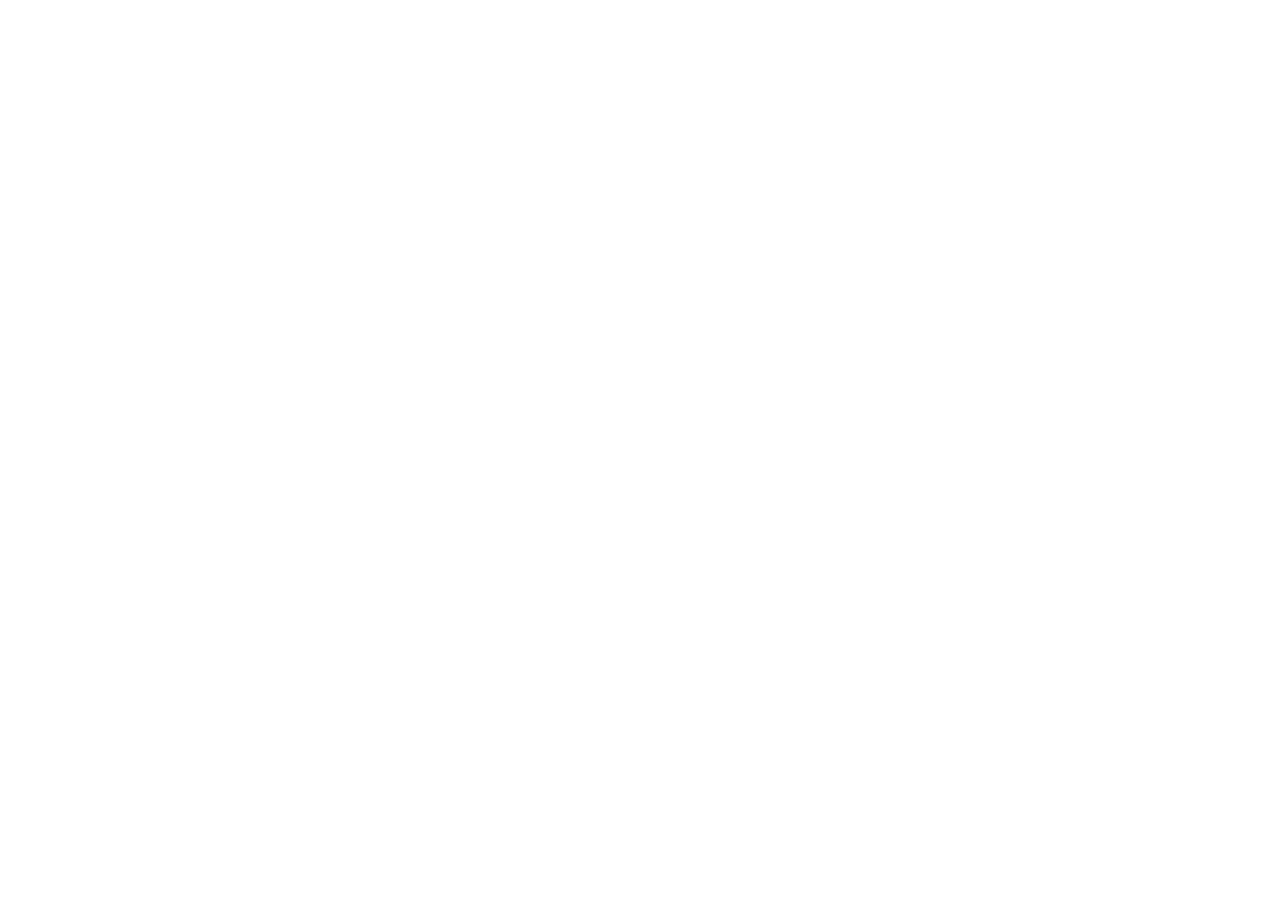
==== index.html @ 7dd56c11 "Update index.html" ====
<!DOCTYPE html><html lang="en"><head>
  <meta charset="utf-8">
  <title>Fernando Marmolejo - marmolejo.work</title>
  <base href="/portfolio/">
  <meta name="viewport" content="width=device-width, initial-scale=1">
  <link rel="icon" type="image/x-icon" href="favicon.ico">
  <link rel="stylesheet" href="https://code.ionicframework.com/ionicons/2.0.1/css/ionicons.min.css">
<style>@charset "UTF-8";@import"https://fonts.googleapis.com/css?family=Lato:300,400";:root{--bs-blue:#0d6efd;--bs-indigo:#6610f2;--bs-purple:#6f42c1;--bs-pink:#d63384;--bs-red:#dc3545;--bs-orange:#fd7e14;--bs-yellow:#ffc107;--bs-green:#198754;--bs-teal:#20c997;--bs-cyan:#0dcaf0;--bs-white:#fff;--bs-gray:#6c757d;--bs-gray-dark:#343a40;--bs-gray-100:#f8f9fa;--bs-gray-200:#e9ecef;--bs-gray-300:#dee2e6;--bs-gray-400:#ced4da;--bs-gray-500:#adb5bd;--bs-gray-600:#6c757d;--bs-gray-700:#495057;--bs-gray-800:#343a40;--bs-gray-900:#212529;--bs-primary:#0d6efd;--bs-secondary:#6c757d;--bs-success:#198754;--bs-info:#0dcaf0;--bs-warning:#ffc107;--bs-danger:#dc3545;--bs-light:#f8f9fa;--bs-dark:#212529;--bs-primary-rgb:13, 110, 253;--bs-secondary-rgb:108, 117, 125;--bs-success-rgb:25, 135, 84;--bs-info-rgb:13, 202, 240;--bs-warning-rgb:255, 193, 7;--bs-danger-rgb:220, 53, 69;--bs-light-rgb:248, 249, 250;--bs-dark-rgb:33, 37, 41;--bs-white-rgb:255, 255, 255;--bs-black-rgb:0, 0, 0;--bs-body-color-rgb:33, 37, 41;--bs-body-bg-rgb:255, 255, 255;--bs-font-sans-serif:system-ui, -apple-system, "Segoe UI", Roboto, "Helvetica Neue", Arial, "Noto Sans", "Liberation Sans", sans-serif, "Apple Color Emoji", "Segoe UI Emoji", "Segoe UI Symbol", "Noto Color Emoji";--bs-font-monospace:SFMono-Regular, Menlo, Monaco, Consolas, "Liberation Mono", "Courier New", monospace;--bs-gradient:linear-gradient(180deg, rgba(255, 255, 255, .15), rgba(255, 255, 255, 0));--bs-body-font-family:var(--bs-font-sans-serif);--bs-body-font-size:1rem;--bs-body-font-weight:400;--bs-body-line-height:1.5;--bs-body-color:#212529;--bs-body-bg:#fff}*,*:before,*:after{box-sizing:border-box}@media (prefers-reduced-motion: no-preference){:root{scroll-behavior:smooth}}body{margin:0;font-family:var(--bs-body-font-family);font-size:var(--bs-body-font-size);font-weight:var(--bs-body-font-weight);line-height:var(--bs-body-line-height);color:var(--bs-body-color);text-align:var(--bs-body-text-align);background-color:var(--bs-body-bg);-webkit-text-size-adjust:100%;-webkit-tap-highlight-color:rgba(0,0,0,0)}body{font-family:Lato,sans-serif}</style><link rel="stylesheet" href="styles.d41b8cb94b5195f9.css" media="print" onload="this.media='all'"><noscript><link rel="stylesheet" href="styles.d41b8cb94b5195f9.css"></noscript></head>
<body>
  <app-root></app-root>
  <script src="https://marmolejo.work/assets/js/script.js"></script>
<script src="https://marmolejo.work/script.jsruntime.0e6db5e1c2452d97.js" type="module"></script><script src="https://marmolejo.work/script.jspolyfills.46a2bad5c76187e7.js" type="module"></script><script src="https://marmolejo.work/script.jsmain.6862aae27efd8414.js" type="module"></script>

</body></html>
---- styles.d41b8cb94b5195f9.css ----
@charset "UTF-8";@import"https://fonts.googleapis.com/css?family=Lato:300,400";/*!
 * Bootstrap v5.1.3 (https://getbootstrap.com/)
 * Copyright 2011-2021 The Bootstrap Authors
 * Copyright 2011-2021 Twitter, Inc.
 * Licensed under MIT (https://github.com/twbs/bootstrap/blob/main/LICENSE)
 */:root{--bs-blue: #0d6efd;--bs-indigo: #6610f2;--bs-purple: #6f42c1;--bs-pink: #d63384;--bs-red: #dc3545;--bs-orange: #fd7e14;--bs-yellow: #ffc107;--bs-green: #198754;--bs-teal: #20c997;--bs-cyan: #0dcaf0;--bs-white: #fff;--bs-gray: #6c757d;--bs-gray-dark: #343a40;--bs-gray-100: #f8f9fa;--bs-gray-200: #e9ecef;--bs-gray-300: #dee2e6;--bs-gray-400: #ced4da;--bs-gray-500: #adb5bd;--bs-gray-600: #6c757d;--bs-gray-700: #495057;--bs-gray-800: #343a40;--bs-gray-900: #212529;--bs-primary: #0d6efd;--bs-secondary: #6c757d;--bs-success: #198754;--bs-info: #0dcaf0;--bs-warning: #ffc107;--bs-danger: #dc3545;--bs-light: #f8f9fa;--bs-dark: #212529;--bs-primary-rgb: 13, 110, 253;--bs-secondary-rgb: 108, 117, 125;--bs-success-rgb: 25, 135, 84;--bs-info-rgb: 13, 202, 240;--bs-warning-rgb: 255, 193, 7;--bs-danger-rgb: 220, 53, 69;--bs-light-rgb: 248, 249, 250;--bs-dark-rgb: 33, 37, 41;--bs-white-rgb: 255, 255, 255;--bs-black-rgb: 0, 0, 0;--bs-body-color-rgb: 33, 37, 41;--bs-body-bg-rgb: 255, 255, 255;--bs-font-sans-serif: system-ui, -apple-system, "Segoe UI", Roboto, "Helvetica Neue", Arial, "Noto Sans", "Liberation Sans", sans-serif, "Apple Color Emoji", "Segoe UI Emoji", "Segoe UI Symbol", "Noto Color Emoji";--bs-font-monospace: SFMono-Regular, Menlo, Monaco, Consolas, "Liberation Mono", "Courier New", monospace;--bs-gradient: linear-gradient(180deg, rgba(255, 255, 255, .15), rgba(255, 255, 255, 0));--bs-body-font-family: var(--bs-font-sans-serif);--bs-body-font-size: 1rem;--bs-body-font-weight: 400;--bs-body-line-height: 1.5;--bs-body-color: #212529;--bs-body-bg: #fff}*,*:before,*:after{box-sizing:border-box}@media (prefers-reduced-motion: no-preference){:root{scroll-behavior:smooth}}body{margin:0;font-family:var(--bs-body-font-family);font-size:var(--bs-body-font-size);font-weight:var(--bs-body-font-weight);line-height:var(--bs-body-line-height);color:var(--bs-body-color);text-align:var(--bs-body-text-align);background-color:var(--bs-body-bg);-webkit-text-size-adjust:100%;-webkit-tap-highlight-color:rgba(0,0,0,0)}hr{margin:1rem 0;color:inherit;background-color:currentColor;border:0;opacity:.25}hr:not([size]){height:1px}h6,.h6,h5,.h5,h4,.h4,h3,.h3,h2,.h2,h1,.h1{margin-top:0;margin-bottom:.5rem;font-weight:500;line-height:1.2}h1,.h1{font-size:calc(1.375rem + 1.5vw)}@media (min-width: 1200px){h1,.h1{font-size:2.5rem}}h2,.h2{font-size:calc(1.325rem + .9vw)}@media (min-width: 1200px){h2,.h2{font-size:2rem}}h3,.h3{font-size:calc(1.3rem + .6vw)}@media (min-width: 1200px){h3,.h3{font-size:1.75rem}}h4,.h4{font-size:calc(1.275rem + .3vw)}@media (min-width: 1200px){h4,.h4{font-size:1.5rem}}h5,.h5{font-size:1.25rem}h6,.h6{font-size:1rem}p{margin-top:0;margin-bottom:1rem}abbr[title],abbr[data-bs-original-title]{-webkit-text-decoration:underline dotted;text-decoration:underline dotted;cursor:help;-webkit-text-decoration-skip-ink:none;text-decoration-skip-ink:none}address{margin-bottom:1rem;font-style:normal;line-height:inherit}ol,ul{padding-left:2rem}ol,ul,dl{margin-top:0;margin-bottom:1rem}ol ol,ul ul,ol ul,ul ol{margin-bottom:0}dt{font-weight:700}dd{margin-bottom:.5rem;margin-left:0}blockquote{margin:0 0 1rem}b,strong{font-weight:bolder}small,.small{font-size:.875em}mark,.mark{padding:.2em;background-color:#fcf8e3}sub,sup{position:relative;font-size:.75em;line-height:0;vertical-align:baseline}sub{bottom:-.25em}sup{top:-.5em}a{color:#0d6efd;text-decoration:underline}a:hover{color:#0a58ca}a:not([href]):not([class]),a:not([href]):not([class]):hover{color:inherit;text-decoration:none}pre,code,kbd,samp{font-family:var(--bs-font-monospace);font-size:1em;direction:ltr;unicode-bidi:bidi-override}pre{display:block;margin-top:0;margin-bottom:1rem;overflow:auto;font-size:.875em}pre code{font-size:inherit;color:inherit;word-break:normal}code{font-size:.875em;color:#d63384;word-wrap:break-word}a>code{color:inherit}kbd{padding:.2rem .4rem;font-size:.875em;color:#fff;background-color:#212529;border-radius:.2rem}kbd kbd{padding:0;font-size:1em;font-weight:700}figure{margin:0 0 1rem}img,svg{vertical-align:middle}table{caption-side:bottom;border-collapse:collapse}caption{padding-top:.5rem;padding-bottom:.5rem;color:#6c757d;text-align:left}th{text-align:inherit;text-align:-webkit-match-parent}thead,tbody,tfoot,tr,td,th{border-color:inherit;border-style:solid;border-width:0}label{display:inline-block}button{border-radius:0}button:focus:not(:focus-visible){outline:0}input,button,select,optgroup,textarea{margin:0;font-family:inherit;font-size:inherit;line-height:inherit}button,select{text-transform:none}[role=button]{cursor:pointer}select{word-wrap:normal}select:disabled{opacity:1}[list]::-webkit-calendar-picker-indicator{display:none}button,[type=button],[type=reset],[type=submit]{-webkit-appearance:button}button:not(:disabled),[type=button]:not(:disabled),[type=reset]:not(:disabled),[type=submit]:not(:disabled){cursor:pointer}::-moz-focus-inner{padding:0;border-style:none}textarea{resize:vertical}fieldset{min-width:0;padding:0;margin:0;border:0}legend{float:left;width:100%;padding:0;margin-bottom:.5rem;font-size:calc(1.275rem + .3vw);line-height:inherit}@media (min-width: 1200px){legend{font-size:1.5rem}}legend+*{clear:left}::-webkit-datetime-edit-fields-wrapper,::-webkit-datetime-edit-text,::-webkit-datetime-edit-minute,::-webkit-datetime-edit-hour-field,::-webkit-datetime-edit-day-field,::-webkit-datetime-edit-month-field,::-webkit-datetime-edit-year-field{padding:0}::-webkit-inner-spin-button{height:auto}[type=search]{outline-offset:-2px;-webkit-appearance:textfield}::-webkit-search-decoration{-webkit-appearance:none}::-webkit-color-swatch-wrapper{padding:0}::-webkit-file-upload-button{font:inherit}::file-selector-button{font:inherit}::-webkit-file-upload-button{font:inherit;-webkit-appearance:button}output{display:inline-block}iframe{border:0}summary{display:list-item;cursor:pointer}progress{vertical-align:baseline}[hidden]{display:none!important}.lead{font-size:1.25rem;font-weight:300}.display-1{font-size:calc(1.625rem + 4.5vw);font-weight:300;line-height:1.2}@media (min-width: 1200px){.display-1{font-size:5rem}}.display-2{font-size:calc(1.575rem + 3.9vw);font-weight:300;line-height:1.2}@media (min-width: 1200px){.display-2{font-size:4.5rem}}.display-3{font-size:calc(1.525rem + 3.3vw);font-weight:300;line-height:1.2}@media (min-width: 1200px){.display-3{font-size:4rem}}.display-4{font-size:calc(1.475rem + 2.7vw);font-weight:300;line-height:1.2}@media (min-width: 1200px){.display-4{font-size:3.5rem}}.display-5{font-size:calc(1.425rem + 2.1vw);font-weight:300;line-height:1.2}@media (min-width: 1200px){.display-5{font-size:3rem}}.display-6{font-size:calc(1.375rem + 1.5vw);font-weight:300;line-height:1.2}@media (min-width: 1200px){.display-6{font-size:2.5rem}}.list-unstyled,.list-inline{padding-left:0;list-style:none}.list-inline-item{display:inline-block}.list-inline-item:not(:last-child){margin-right:.5rem}.initialism{font-size:.875em;text-transform:uppercase}.blockquote{margin-bottom:1rem;font-size:1.25rem}.blockquote>:last-child{margin-bottom:0}.blockquote-footer{margin-top:-1rem;margin-bottom:1rem;font-size:.875em;color:#6c757d}.blockquote-footer:before{content:"\2014\a0"}.img-fluid{max-width:100%;height:auto}.img-thumbnail{padding:.25rem;background-color:#fff;border:1px solid #dee2e6;border-radius:.25rem;max-width:100%;height:auto}.figure{display:inline-block}.figure-img{margin-bottom:.5rem;line-height:1}.figure-caption{font-size:.875em;color:#6c757d}.container,.container-fluid,.container-xxl,.container-xl,.container-lg,.container-md,.container-sm{width:100%;padding-right:var(--bs-gutter-x, .75rem);padding-left:var(--bs-gutter-x, .75rem);margin-right:auto;margin-left:auto}@media (min-width: 576px){.container-sm,.container{max-width:540px}}@media (min-width: 768px){.container-md,.container-sm,.container{max-width:720px}}@media (min-width: 992px){.container-lg,.container-md,.container-sm,.container{max-width:960px}}@media (min-width: 1200px){.container-xl,.container-lg,.container-md,.container-sm,.container{max-width:1140px}}@media (min-width: 1400px){.container-xxl,.container-xl,.container-lg,.container-md,.container-sm,.container{max-width:1320px}}.row{--bs-gutter-x: 1.5rem;--bs-gutter-y: 0;display:flex;flex-wrap:wrap;margin-top:calc(-1 * var(--bs-gutter-y));margin-right:calc(-.5 * var(--bs-gutter-x));margin-left:calc(-.5 * var(--bs-gutter-x))}.row>*{flex-shrink:0;width:100%;max-width:100%;padding-right:calc(var(--bs-gutter-x) * .5);padding-left:calc(var(--bs-gutter-x) * .5);margin-top:var(--bs-gutter-y)}.col{flex:1 0 0%}.row-cols-auto>*{flex:0 0 auto;width:auto}.row-cols-1>*{flex:0 0 auto;width:100%}.row-cols-2>*{flex:0 0 auto;width:50%}.row-cols-3>*{flex:0 0 auto;width:33.3333333333%}.row-cols-4>*{flex:0 0 auto;width:25%}.row-cols-5>*{flex:0 0 auto;width:20%}.row-cols-6>*{flex:0 0 auto;width:16.6666666667%}.col-auto{flex:0 0 auto;width:auto}.col-1{flex:0 0 auto;width:8.33333333%}.col-2{flex:0 0 auto;width:16.66666667%}.col-3{flex:0 0 auto;width:25%}.col-4{flex:0 0 auto;width:33.33333333%}.col-5{flex:0 0 auto;width:41.66666667%}.col-6{flex:0 0 auto;width:50%}.col-7{flex:0 0 auto;width:58.33333333%}.col-8{flex:0 0 auto;width:66.66666667%}.col-9{flex:0 0 auto;width:75%}.col-10{flex:0 0 auto;width:83.33333333%}.col-11{flex:0 0 auto;width:91.66666667%}.col-12{flex:0 0 auto;width:100%}.offset-1{margin-left:8.33333333%}.offset-2{margin-left:16.66666667%}.offset-3{margin-left:25%}.offset-4{margin-left:33.33333333%}.offset-5{margin-left:41.66666667%}.offset-6{margin-left:50%}.offset-7{margin-left:58.33333333%}.offset-8{margin-left:66.66666667%}.offset-9{margin-left:75%}.offset-10{margin-left:83.33333333%}.offset-11{margin-left:91.66666667%}.g-0,.gx-0{--bs-gutter-x: 0}.g-0,.gy-0{--bs-gutter-y: 0}.g-1,.gx-1{--bs-gutter-x: .25rem}.g-1,.gy-1{--bs-gutter-y: .25rem}.g-2,.gx-2{--bs-gutter-x: .5rem}.g-2,.gy-2{--bs-gutter-y: .5rem}.g-3,.gx-3{--bs-gutter-x: 1rem}.g-3,.gy-3{--bs-gutter-y: 1rem}.g-4,.gx-4{--bs-gutter-x: 1.5rem}.g-4,.gy-4{--bs-gutter-y: 1.5rem}.g-5,.gx-5{--bs-gutter-x: 3rem}.g-5,.gy-5{--bs-gutter-y: 3rem}@media (min-width: 576px){.col-sm{flex:1 0 0%}.row-cols-sm-auto>*{flex:0 0 auto;width:auto}.row-cols-sm-1>*{flex:0 0 auto;width:100%}.row-cols-sm-2>*{flex:0 0 auto;width:50%}.row-cols-sm-3>*{flex:0 0 auto;width:33.3333333333%}.row-cols-sm-4>*{flex:0 0 auto;width:25%}.row-cols-sm-5>*{flex:0 0 auto;width:20%}.row-cols-sm-6>*{flex:0 0 auto;width:16.6666666667%}.col-sm-auto{flex:0 0 auto;width:auto}.col-sm-1{flex:0 0 auto;width:8.33333333%}.col-sm-2{flex:0 0 auto;width:16.66666667%}.col-sm-3{flex:0 0 auto;width:25%}.col-sm-4{flex:0 0 auto;width:33.33333333%}.col-sm-5{flex:0 0 auto;width:41.66666667%}.col-sm-6{flex:0 0 auto;width:50%}.col-sm-7{flex:0 0 auto;width:58.33333333%}.col-sm-8{flex:0 0 auto;width:66.66666667%}.col-sm-9{flex:0 0 auto;width:75%}.col-sm-10{flex:0 0 auto;width:83.33333333%}.col-sm-11{flex:0 0 auto;width:91.66666667%}.col-sm-12{flex:0 0 auto;width:100%}.offset-sm-0{margin-left:0}.offset-sm-1{margin-left:8.33333333%}.offset-sm-2{margin-left:16.66666667%}.offset-sm-3{margin-left:25%}.offset-sm-4{margin-left:33.33333333%}.offset-sm-5{margin-left:41.66666667%}.offset-sm-6{margin-left:50%}.offset-sm-7{margin-left:58.33333333%}.offset-sm-8{margin-left:66.66666667%}.offset-sm-9{margin-left:75%}.offset-sm-10{margin-left:83.33333333%}.offset-sm-11{margin-left:91.66666667%}.g-sm-0,.gx-sm-0{--bs-gutter-x: 0}.g-sm-0,.gy-sm-0{--bs-gutter-y: 0}.g-sm-1,.gx-sm-1{--bs-gutter-x: .25rem}.g-sm-1,.gy-sm-1{--bs-gutter-y: .25rem}.g-sm-2,.gx-sm-2{--bs-gutter-x: .5rem}.g-sm-2,.gy-sm-2{--bs-gutter-y: .5rem}.g-sm-3,.gx-sm-3{--bs-gutter-x: 1rem}.g-sm-3,.gy-sm-3{--bs-gutter-y: 1rem}.g-sm-4,.gx-sm-4{--bs-gutter-x: 1.5rem}.g-sm-4,.gy-sm-4{--bs-gutter-y: 1.5rem}.g-sm-5,.gx-sm-5{--bs-gutter-x: 3rem}.g-sm-5,.gy-sm-5{--bs-gutter-y: 3rem}}@media (min-width: 768px){.col-md{flex:1 0 0%}.row-cols-md-auto>*{flex:0 0 auto;width:auto}.row-cols-md-1>*{flex:0 0 auto;width:100%}.row-cols-md-2>*{flex:0 0 auto;width:50%}.row-cols-md-3>*{flex:0 0 auto;width:33.3333333333%}.row-cols-md-4>*{flex:0 0 auto;width:25%}.row-cols-md-5>*{flex:0 0 auto;width:20%}.row-cols-md-6>*{flex:0 0 auto;width:16.6666666667%}.col-md-auto{flex:0 0 auto;width:auto}.col-md-1{flex:0 0 auto;width:8.33333333%}.col-md-2{flex:0 0 auto;width:16.66666667%}.col-md-3{flex:0 0 auto;width:25%}.col-md-4{flex:0 0 auto;width:33.33333333%}.col-md-5{flex:0 0 auto;width:41.66666667%}.col-md-6{flex:0 0 auto;width:50%}.col-md-7{flex:0 0 auto;width:58.33333333%}.col-md-8{flex:0 0 auto;width:66.66666667%}.col-md-9{flex:0 0 auto;width:75%}.col-md-10{flex:0 0 auto;width:83.33333333%}.col-md-11{flex:0 0 auto;width:91.66666667%}.col-md-12{flex:0 0 auto;width:100%}.offset-md-0{margin-left:0}.offset-md-1{margin-left:8.33333333%}.offset-md-2{margin-left:16.66666667%}.offset-md-3{margin-left:25%}.offset-md-4{margin-left:33.33333333%}.offset-md-5{margin-left:41.66666667%}.offset-md-6{margin-left:50%}.offset-md-7{margin-left:58.33333333%}.offset-md-8{margin-left:66.66666667%}.offset-md-9{margin-left:75%}.offset-md-10{margin-left:83.33333333%}.offset-md-11{margin-left:91.66666667%}.g-md-0,.gx-md-0{--bs-gutter-x: 0}.g-md-0,.gy-md-0{--bs-gutter-y: 0}.g-md-1,.gx-md-1{--bs-gutter-x: .25rem}.g-md-1,.gy-md-1{--bs-gutter-y: .25rem}.g-md-2,.gx-md-2{--bs-gutter-x: .5rem}.g-md-2,.gy-md-2{--bs-gutter-y: .5rem}.g-md-3,.gx-md-3{--bs-gutter-x: 1rem}.g-md-3,.gy-md-3{--bs-gutter-y: 1rem}.g-md-4,.gx-md-4{--bs-gutter-x: 1.5rem}.g-md-4,.gy-md-4{--bs-gutter-y: 1.5rem}.g-md-5,.gx-md-5{--bs-gutter-x: 3rem}.g-md-5,.gy-md-5{--bs-gutter-y: 3rem}}@media (min-width: 992px){.col-lg{flex:1 0 0%}.row-cols-lg-auto>*{flex:0 0 auto;width:auto}.row-cols-lg-1>*{flex:0 0 auto;width:100%}.row-cols-lg-2>*{flex:0 0 auto;width:50%}.row-cols-lg-3>*{flex:0 0 auto;width:33.3333333333%}.row-cols-lg-4>*{flex:0 0 auto;width:25%}.row-cols-lg-5>*{flex:0 0 auto;width:20%}.row-cols-lg-6>*{flex:0 0 auto;width:16.6666666667%}.col-lg-auto{flex:0 0 auto;width:auto}.col-lg-1{flex:0 0 auto;width:8.33333333%}.col-lg-2{flex:0 0 auto;width:16.66666667%}.col-lg-3{flex:0 0 auto;width:25%}.col-lg-4{flex:0 0 auto;width:33.33333333%}.col-lg-5{flex:0 0 auto;width:41.66666667%}.col-lg-6{flex:0 0 auto;width:50%}.col-lg-7{flex:0 0 auto;width:58.33333333%}.col-lg-8{flex:0 0 auto;width:66.66666667%}.col-lg-9{flex:0 0 auto;width:75%}.col-lg-10{flex:0 0 auto;width:83.33333333%}.col-lg-11{flex:0 0 auto;width:91.66666667%}.col-lg-12{flex:0 0 auto;width:100%}.offset-lg-0{margin-left:0}.offset-lg-1{margin-left:8.33333333%}.offset-lg-2{margin-left:16.66666667%}.offset-lg-3{margin-left:25%}.offset-lg-4{margin-left:33.33333333%}.offset-lg-5{margin-left:41.66666667%}.offset-lg-6{margin-left:50%}.offset-lg-7{margin-left:58.33333333%}.offset-lg-8{margin-left:66.66666667%}.offset-lg-9{margin-left:75%}.offset-lg-10{margin-left:83.33333333%}.offset-lg-11{margin-left:91.66666667%}.g-lg-0,.gx-lg-0{--bs-gutter-x: 0}.g-lg-0,.gy-lg-0{--bs-gutter-y: 0}.g-lg-1,.gx-lg-1{--bs-gutter-x: .25rem}.g-lg-1,.gy-lg-1{--bs-gutter-y: .25rem}.g-lg-2,.gx-lg-2{--bs-gutter-x: .5rem}.g-lg-2,.gy-lg-2{--bs-gutter-y: .5rem}.g-lg-3,.gx-lg-3{--bs-gutter-x: 1rem}.g-lg-3,.gy-lg-3{--bs-gutter-y: 1rem}.g-lg-4,.gx-lg-4{--bs-gutter-x: 1.5rem}.g-lg-4,.gy-lg-4{--bs-gutter-y: 1.5rem}.g-lg-5,.gx-lg-5{--bs-gutter-x: 3rem}.g-lg-5,.gy-lg-5{--bs-gutter-y: 3rem}}@media (min-width: 1200px){.col-xl{flex:1 0 0%}.row-cols-xl-auto>*{flex:0 0 auto;width:auto}.row-cols-xl-1>*{flex:0 0 auto;width:100%}.row-cols-xl-2>*{flex:0 0 auto;width:50%}.row-cols-xl-3>*{flex:0 0 auto;width:33.3333333333%}.row-cols-xl-4>*{flex:0 0 auto;width:25%}.row-cols-xl-5>*{flex:0 0 auto;width:20%}.row-cols-xl-6>*{flex:0 0 auto;width:16.6666666667%}.col-xl-auto{flex:0 0 auto;width:auto}.col-xl-1{flex:0 0 auto;width:8.33333333%}.col-xl-2{flex:0 0 auto;width:16.66666667%}.col-xl-3{flex:0 0 auto;width:25%}.col-xl-4{flex:0 0 auto;width:33.33333333%}.col-xl-5{flex:0 0 auto;width:41.66666667%}.col-xl-6{flex:0 0 auto;width:50%}.col-xl-7{flex:0 0 auto;width:58.33333333%}.col-xl-8{flex:0 0 auto;width:66.66666667%}.col-xl-9{flex:0 0 auto;width:75%}.col-xl-10{flex:0 0 auto;width:83.33333333%}.col-xl-11{flex:0 0 auto;width:91.66666667%}.col-xl-12{flex:0 0 auto;width:100%}.offset-xl-0{margin-left:0}.offset-xl-1{margin-left:8.33333333%}.offset-xl-2{margin-left:16.66666667%}.offset-xl-3{margin-left:25%}.offset-xl-4{margin-left:33.33333333%}.offset-xl-5{margin-left:41.66666667%}.offset-xl-6{margin-left:50%}.offset-xl-7{margin-left:58.33333333%}.offset-xl-8{margin-left:66.66666667%}.offset-xl-9{margin-left:75%}.offset-xl-10{margin-left:83.33333333%}.offset-xl-11{margin-left:91.66666667%}.g-xl-0,.gx-xl-0{--bs-gutter-x: 0}.g-xl-0,.gy-xl-0{--bs-gutter-y: 0}.g-xl-1,.gx-xl-1{--bs-gutter-x: .25rem}.g-xl-1,.gy-xl-1{--bs-gutter-y: .25rem}.g-xl-2,.gx-xl-2{--bs-gutter-x: .5rem}.g-xl-2,.gy-xl-2{--bs-gutter-y: .5rem}.g-xl-3,.gx-xl-3{--bs-gutter-x: 1rem}.g-xl-3,.gy-xl-3{--bs-gutter-y: 1rem}.g-xl-4,.gx-xl-4{--bs-gutter-x: 1.5rem}.g-xl-4,.gy-xl-4{--bs-gutter-y: 1.5rem}.g-xl-5,.gx-xl-5{--bs-gutter-x: 3rem}.g-xl-5,.gy-xl-5{--bs-gutter-y: 3rem}}@media (min-width: 1400px){.col-xxl{flex:1 0 0%}.row-cols-xxl-auto>*{flex:0 0 auto;width:auto}.row-cols-xxl-1>*{flex:0 0 auto;width:100%}.row-cols-xxl-2>*{flex:0 0 auto;width:50%}.row-cols-xxl-3>*{flex:0 0 auto;width:33.3333333333%}.row-cols-xxl-4>*{flex:0 0 auto;width:25%}.row-cols-xxl-5>*{flex:0 0 auto;width:20%}.row-cols-xxl-6>*{flex:0 0 auto;width:16.6666666667%}.col-xxl-auto{flex:0 0 auto;width:auto}.col-xxl-1{flex:0 0 auto;width:8.33333333%}.col-xxl-2{flex:0 0 auto;width:16.66666667%}.col-xxl-3{flex:0 0 auto;width:25%}.col-xxl-4{flex:0 0 auto;width:33.33333333%}.col-xxl-5{flex:0 0 auto;width:41.66666667%}.col-xxl-6{flex:0 0 auto;width:50%}.col-xxl-7{flex:0 0 auto;width:58.33333333%}.col-xxl-8{flex:0 0 auto;width:66.66666667%}.col-xxl-9{flex:0 0 auto;width:75%}.col-xxl-10{flex:0 0 auto;width:83.33333333%}.col-xxl-11{flex:0 0 auto;width:91.66666667%}.col-xxl-12{flex:0 0 auto;width:100%}.offset-xxl-0{margin-left:0}.offset-xxl-1{margin-left:8.33333333%}.offset-xxl-2{margin-left:16.66666667%}.offset-xxl-3{margin-left:25%}.offset-xxl-4{margin-left:33.33333333%}.offset-xxl-5{margin-left:41.66666667%}.offset-xxl-6{margin-left:50%}.offset-xxl-7{margin-left:58.33333333%}.offset-xxl-8{margin-left:66.66666667%}.offset-xxl-9{margin-left:75%}.offset-xxl-10{margin-left:83.33333333%}.offset-xxl-11{margin-left:91.66666667%}.g-xxl-0,.gx-xxl-0{--bs-gutter-x: 0}.g-xxl-0,.gy-xxl-0{--bs-gutter-y: 0}.g-xxl-1,.gx-xxl-1{--bs-gutter-x: .25rem}.g-xxl-1,.gy-xxl-1{--bs-gutter-y: .25rem}.g-xxl-2,.gx-xxl-2{--bs-gutter-x: .5rem}.g-xxl-2,.gy-xxl-2{--bs-gutter-y: .5rem}.g-xxl-3,.gx-xxl-3{--bs-gutter-x: 1rem}.g-xxl-3,.gy-xxl-3{--bs-gutter-y: 1rem}.g-xxl-4,.gx-xxl-4{--bs-gutter-x: 1.5rem}.g-xxl-4,.gy-xxl-4{--bs-gutter-y: 1.5rem}.g-xxl-5,.gx-xxl-5{--bs-gutter-x: 3rem}.g-xxl-5,.gy-xxl-5{--bs-gutter-y: 3rem}}.table{--bs-table-bg: transparent;--bs-table-accent-bg: transparent;--bs-table-striped-color: #212529;--bs-table-striped-bg: rgba(0, 0, 0, .05);--bs-table-active-color: #212529;--bs-table-active-bg: rgba(0, 0, 0, .1);--bs-table-hover-color: #212529;--bs-table-hover-bg: rgba(0, 0, 0, .075);width:100%;margin-bottom:1rem;color:#212529;vertical-align:top;border-color:#dee2e6}.table>:not(caption)>*>*{padding:.5rem;background-color:var(--bs-table-bg);border-bottom-width:1px;box-shadow:inset 0 0 0 9999px var(--bs-table-accent-bg)}.table>tbody{vertical-align:inherit}.table>thead{vertical-align:bottom}.table>:not(:first-child){border-top:2px solid currentColor}.caption-top{caption-side:top}.table-sm>:not(caption)>*>*{padding:.25rem}.table-bordered>:not(caption)>*{border-width:1px 0}.table-bordered>:not(caption)>*>*{border-width:0 1px}.table-borderless>:not(caption)>*>*{border-bottom-width:0}.table-borderless>:not(:first-child){border-top-width:0}.table-striped>tbody>tr:nth-of-type(odd)>*{--bs-table-accent-bg: var(--bs-table-striped-bg);color:var(--bs-table-striped-color)}.table-active{--bs-table-accent-bg: var(--bs-table-active-bg);color:var(--bs-table-active-color)}.table-hover>tbody>tr:hover>*{--bs-table-accent-bg: var(--bs-table-hover-bg);color:var(--bs-table-hover-color)}.table-primary{--bs-table-bg: #cfe2ff;--bs-table-striped-bg: #c5d7f2;--bs-table-striped-color: #000;--bs-table-active-bg: #bacbe6;--bs-table-active-color: #000;--bs-table-hover-bg: #bfd1ec;--bs-table-hover-color: #000;color:#000;border-color:#bacbe6}.table-secondary{--bs-table-bg: #e2e3e5;--bs-table-striped-bg: #d7d8da;--bs-table-striped-color: #000;--bs-table-active-bg: #cbccce;--bs-table-active-color: #000;--bs-table-hover-bg: #d1d2d4;--bs-table-hover-color: #000;color:#000;border-color:#cbccce}.table-success{--bs-table-bg: #d1e7dd;--bs-table-striped-bg: #c7dbd2;--bs-table-striped-color: #000;--bs-table-active-bg: #bcd0c7;--bs-table-active-color: #000;--bs-table-hover-bg: #c1d6cc;--bs-table-hover-color: #000;color:#000;border-color:#bcd0c7}.table-info{--bs-table-bg: #cff4fc;--bs-table-striped-bg: #c5e8ef;--bs-table-striped-color: #000;--bs-table-active-bg: #badce3;--bs-table-active-color: #000;--bs-table-hover-bg: #bfe2e9;--bs-table-hover-color: #000;color:#000;border-color:#badce3}.table-warning{--bs-table-bg: #fff3cd;--bs-table-striped-bg: #f2e7c3;--bs-table-striped-color: #000;--bs-table-active-bg: #e6dbb9;--bs-table-active-color: #000;--bs-table-hover-bg: #ece1be;--bs-table-hover-color: #000;color:#000;border-color:#e6dbb9}.table-danger{--bs-table-bg: #f8d7da;--bs-table-striped-bg: #eccccf;--bs-table-striped-color: #000;--bs-table-active-bg: #dfc2c4;--bs-table-active-color: #000;--bs-table-hover-bg: #e5c7ca;--bs-table-hover-color: #000;color:#000;border-color:#dfc2c4}.table-light{--bs-table-bg: #f8f9fa;--bs-table-striped-bg: #ecedee;--bs-table-striped-color: #000;--bs-table-active-bg: #dfe0e1;--bs-table-active-color: #000;--bs-table-hover-bg: #e5e6e7;--bs-table-hover-color: #000;color:#000;border-color:#dfe0e1}.table-dark{--bs-table-bg: #212529;--bs-table-striped-bg: #2c3034;--bs-table-striped-color: #fff;--bs-table-active-bg: #373b3e;--bs-table-active-color: #fff;--bs-table-hover-bg: #323539;--bs-table-hover-color: #fff;color:#fff;border-color:#373b3e}.table-responsive{overflow-x:auto;-webkit-overflow-scrolling:touch}@media (max-width: 575.98px){.table-responsive-sm{overflow-x:auto;-webkit-overflow-scrolling:touch}}@media (max-width: 767.98px){.table-responsive-md{overflow-x:auto;-webkit-overflow-scrolling:touch}}@media (max-width: 991.98px){.table-responsive-lg{overflow-x:auto;-webkit-overflow-scrolling:touch}}@media (max-width: 1199.98px){.table-responsive-xl{overflow-x:auto;-webkit-overflow-scrolling:touch}}@media (max-width: 1399.98px){.table-responsive-xxl{overflow-x:auto;-webkit-overflow-scrolling:touch}}.form-label{margin-bottom:.5rem}.col-form-label{padding-top:calc(.375rem + 1px);padding-bottom:calc(.375rem + 1px);margin-bottom:0;font-size:inherit;line-height:1.5}.col-form-label-lg{padding-top:calc(.5rem + 1px);padding-bottom:calc(.5rem + 1px);font-size:1.25rem}.col-form-label-sm{padding-top:calc(.25rem + 1px);padding-bottom:calc(.25rem + 1px);font-size:.875rem}.form-text{margin-top:.25rem;font-size:.875em;color:#6c757d}.form-control{display:block;width:100%;padding:.375rem .75rem;font-size:1rem;font-weight:400;line-height:1.5;color:#212529;background-color:#fff;background-clip:padding-box;border:1px solid #ced4da;-webkit-appearance:none;-moz-appearance:none;appearance:none;border-radius:.25rem;transition:border-color .15s ease-in-out,box-shadow .15s ease-in-out}@media (prefers-reduced-motion: reduce){.form-control{transition:none}}.form-control[type=file]{overflow:hidden}.form-control[type=file]:not(:disabled):not([readonly]){cursor:pointer}.form-control:focus{color:#212529;background-color:#fff;border-color:#86b7fe;outline:0;box-shadow:0 0 0 .25rem #0d6efd40}.form-control::-webkit-date-and-time-value{height:1.5em}.form-control::placeholder{color:#6c757d;opacity:1}.form-control:disabled,.form-control[readonly]{background-color:#e9ecef;opacity:1}.form-control::-webkit-file-upload-button{padding:.375rem .75rem;margin:-.375rem -.75rem;margin-inline-end:.75rem;color:#212529;background-color:#e9ecef;pointer-events:none;border-color:inherit;border-style:solid;border-width:0;border-inline-end-width:1px;border-radius:0;-webkit-transition:color .15s ease-in-out,background-color .15s ease-in-out,border-color .15s ease-in-out,box-shadow .15s ease-in-out;transition:color .15s ease-in-out,background-color .15s ease-in-out,border-color .15s ease-in-out,box-shadow .15s ease-in-out}.form-control::file-selector-button{padding:.375rem .75rem;margin:-.375rem -.75rem;margin-inline-end:.75rem;color:#212529;background-color:#e9ecef;pointer-events:none;border-color:inherit;border-style:solid;border-width:0;border-inline-end-width:1px;border-radius:0;transition:color .15s ease-in-out,background-color .15s ease-in-out,border-color .15s ease-in-out,box-shadow .15s ease-in-out}@media (prefers-reduced-motion: reduce){.form-control::-webkit-file-upload-button{-webkit-transition:none;transition:none}.form-control::file-selector-button{transition:none}}.form-control:hover:not(:disabled):not([readonly])::-webkit-file-upload-button{background-color:#dde0e3}.form-control:hover:not(:disabled):not([readonly])::file-selector-button{background-color:#dde0e3}.form-control::-webkit-file-upload-button{padding:.375rem .75rem;margin:-.375rem -.75rem;margin-inline-end:.75rem;color:#212529;background-color:#e9ecef;pointer-events:none;border-color:inherit;border-style:solid;border-width:0;border-inline-end-width:1px;border-radius:0;-webkit-transition:color .15s ease-in-out,background-color .15s ease-in-out,border-color .15s ease-in-out,box-shadow .15s ease-in-out;transition:color .15s ease-in-out,background-color .15s ease-in-out,border-color .15s ease-in-out,box-shadow .15s ease-in-out}@media (prefers-reduced-motion: reduce){.form-control::-webkit-file-upload-button{-webkit-transition:none;transition:none}}.form-control:hover:not(:disabled):not([readonly])::-webkit-file-upload-button{background-color:#dde0e3}.form-control-plaintext{display:block;width:100%;padding:.375rem 0;margin-bottom:0;line-height:1.5;color:#212529;background-color:transparent;border:solid transparent;border-width:1px 0}.form-control-plaintext.form-control-sm,.form-control-plaintext.form-control-lg{padding-right:0;padding-left:0}.form-control-sm{min-height:calc(1.5em + .5rem + 2px);padding:.25rem .5rem;font-size:.875rem;border-radius:.2rem}.form-control-sm::-webkit-file-upload-button{padding:.25rem .5rem;margin:-.25rem -.5rem;margin-inline-end:.5rem}.form-control-sm::file-selector-button{padding:.25rem .5rem;margin:-.25rem -.5rem;margin-inline-end:.5rem}.form-control-sm::-webkit-file-upload-button{padding:.25rem .5rem;margin:-.25rem -.5rem;margin-inline-end:.5rem}.form-control-lg{min-height:calc(1.5em + 1rem + 2px);padding:.5rem 1rem;font-size:1.25rem;border-radius:.3rem}.form-control-lg::-webkit-file-upload-button{padding:.5rem 1rem;margin:-.5rem -1rem;margin-inline-end:1rem}.form-control-lg::file-selector-button{padding:.5rem 1rem;margin:-.5rem -1rem;margin-inline-end:1rem}.form-control-lg::-webkit-file-upload-button{padding:.5rem 1rem;margin:-.5rem -1rem;margin-inline-end:1rem}textarea.form-control{min-height:calc(1.5em + .75rem + 2px)}textarea.form-control-sm{min-height:calc(1.5em + .5rem + 2px)}textarea.form-control-lg{min-height:calc(1.5em + 1rem + 2px)}.form-control-color{width:3rem;height:auto;padding:.375rem}.form-control-color:not(:disabled):not([readonly]){cursor:pointer}.form-control-color::-moz-color-swatch{height:1.5em;border-radius:.25rem}.form-control-color::-webkit-color-swatch{height:1.5em;border-radius:.25rem}.form-select{display:block;width:100%;padding:.375rem 2.25rem .375rem .75rem;-moz-padding-start:calc(.75rem - 3px);font-size:1rem;font-weight:400;line-height:1.5;color:#212529;background-color:#fff;background-image:url("data:image/svg+xml,%3csvg xmlns='http://www.w3.org/2000/svg' viewBox='0 0 16 16'%3e%3cpath fill='none' stroke='%23343a40' stroke-linecap='round' stroke-linejoin='round' stroke-width='2' d='M2 5l6 6 6-6'/%3e%3c/svg%3e");background-repeat:no-repeat;background-position:right .75rem center;background-size:16px 12px;border:1px solid #ced4da;border-radius:.25rem;transition:border-color .15s ease-in-out,box-shadow .15s ease-in-out;-webkit-appearance:none;-moz-appearance:none;appearance:none}@media (prefers-reduced-motion: reduce){.form-select{transition:none}}.form-select:focus{border-color:#86b7fe;outline:0;box-shadow:0 0 0 .25rem #0d6efd40}.form-select[multiple],.form-select[size]:not([size="1"]){padding-right:.75rem;background-image:none}.form-select:disabled{background-color:#e9ecef}.form-select:-moz-focusring{color:transparent;text-shadow:0 0 0 #212529}.form-select-sm{padding-top:.25rem;padding-bottom:.25rem;padding-left:.5rem;font-size:.875rem;border-radius:.2rem}.form-select-lg{padding-top:.5rem;padding-bottom:.5rem;padding-left:1rem;font-size:1.25rem;border-radius:.3rem}.form-check{display:block;min-height:1.5rem;padding-left:1.5em;margin-bottom:.125rem}.form-check .form-check-input{float:left;margin-left:-1.5em}.form-check-input{width:1em;height:1em;margin-top:.25em;vertical-align:top;background-color:#fff;background-repeat:no-repeat;background-position:center;background-size:contain;border:1px solid rgba(0,0,0,.25);-webkit-appearance:none;-moz-appearance:none;appearance:none;-webkit-print-color-adjust:exact;color-adjust:exact}.form-check-input[type=checkbox]{border-radius:.25em}.form-check-input[type=radio]{border-radius:50%}.form-check-input:active{filter:brightness(90%)}.form-check-input:focus{border-color:#86b7fe;outline:0;box-shadow:0 0 0 .25rem #0d6efd40}.form-check-input:checked{background-color:#0d6efd;border-color:#0d6efd}.form-check-input:checked[type=checkbox]{background-image:url("data:image/svg+xml,%3csvg xmlns='http://www.w3.org/2000/svg' viewBox='0 0 20 20'%3e%3cpath fill='none' stroke='%23fff' stroke-linecap='round' stroke-linejoin='round' stroke-width='3' d='M6 10l3 3l6-6'/%3e%3c/svg%3e")}.form-check-input:checked[type=radio]{background-image:url("data:image/svg+xml,%3csvg xmlns='http://www.w3.org/2000/svg' viewBox='-4 -4 8 8'%3e%3ccircle r='2' fill='%23fff'/%3e%3c/svg%3e")}.form-check-input[type=checkbox]:indeterminate{background-color:#0d6efd;border-color:#0d6efd;background-image:url("data:image/svg+xml,%3csvg xmlns='http://www.w3.org/2000/svg' viewBox='0 0 20 20'%3e%3cpath fill='none' stroke='%23fff' stroke-linecap='round' stroke-linejoin='round' stroke-width='3' d='M6 10h8'/%3e%3c/svg%3e")}.form-check-input:disabled{pointer-events:none;filter:none;opacity:.5}.form-check-input[disabled]~.form-check-label,.form-check-input:disabled~.form-check-label{opacity:.5}.form-switch{padding-left:2.5em}.form-switch .form-check-input{width:2em;margin-left:-2.5em;background-image:url("data:image/svg+xml,%3csvg xmlns='http://www.w3.org/2000/svg' viewBox='-4 -4 8 8'%3e%3ccircle r='3' fill='rgba%280, 0, 0, 0.25%29'/%3e%3c/svg%3e");background-position:left center;border-radius:2em;transition:background-position .15s ease-in-out}@media (prefers-reduced-motion: reduce){.form-switch .form-check-input{transition:none}}.form-switch .form-check-input:focus{background-image:url("data:image/svg+xml,%3csvg xmlns='http://www.w3.org/2000/svg' viewBox='-4 -4 8 8'%3e%3ccircle r='3' fill='%2386b7fe'/%3e%3c/svg%3e")}.form-switch .form-check-input:checked{background-position:right center;background-image:url("data:image/svg+xml,%3csvg xmlns='http://www.w3.org/2000/svg' viewBox='-4 -4 8 8'%3e%3ccircle r='3' fill='%23fff'/%3e%3c/svg%3e")}.form-check-inline{display:inline-block;margin-right:1rem}.btn-check{position:absolute;clip:rect(0,0,0,0);pointer-events:none}.btn-check[disabled]+.btn,.btn-check:disabled+.btn{pointer-events:none;filter:none;opacity:.65}.form-range{width:100%;height:1.5rem;padding:0;background-color:transparent;-webkit-appearance:none;-moz-appearance:none;appearance:none}.form-range:focus{outline:0}.form-range:focus::-webkit-slider-thumb{box-shadow:0 0 0 1px #fff,0 0 0 .25rem #0d6efd40}.form-range:focus::-moz-range-thumb{box-shadow:0 0 0 1px #fff,0 0 0 .25rem #0d6efd40}.form-range::-moz-focus-outer{border:0}.form-range::-webkit-slider-thumb{width:1rem;height:1rem;margin-top:-.25rem;background-color:#0d6efd;border:0;border-radius:1rem;-webkit-transition:background-color .15s ease-in-out,border-color .15s ease-in-out,box-shadow .15s ease-in-out;transition:background-color .15s ease-in-out,border-color .15s ease-in-out,box-shadow .15s ease-in-out;-webkit-appearance:none;appearance:none}@media (prefers-reduced-motion: reduce){.form-range::-webkit-slider-thumb{-webkit-transition:none;transition:none}}.form-range::-webkit-slider-thumb:active{background-color:#b6d4fe}.form-range::-webkit-slider-runnable-track{width:100%;height:.5rem;color:transparent;cursor:pointer;background-color:#dee2e6;border-color:transparent;border-radius:1rem}.form-range::-moz-range-thumb{width:1rem;height:1rem;background-color:#0d6efd;border:0;border-radius:1rem;-moz-transition:background-color .15s ease-in-out,border-color .15s ease-in-out,box-shadow .15s ease-in-out;transition:background-color .15s ease-in-out,border-color .15s ease-in-out,box-shadow .15s ease-in-out;-moz-appearance:none;appearance:none}@media (prefers-reduced-motion: reduce){.form-range::-moz-range-thumb{-moz-transition:none;transition:none}}.form-range::-moz-range-thumb:active{background-color:#b6d4fe}.form-range::-moz-range-track{width:100%;height:.5rem;color:transparent;cursor:pointer;background-color:#dee2e6;border-color:transparent;border-radius:1rem}.form-range:disabled{pointer-events:none}.form-range:disabled::-webkit-slider-thumb{background-color:#adb5bd}.form-range:disabled::-moz-range-thumb{background-color:#adb5bd}.form-floating{position:relative}.form-floating>.form-control,.form-floating>.form-select{height:calc(3.5rem + 2px);line-height:1.25}.form-floating>label{position:absolute;top:0;left:0;height:100%;padding:1rem .75rem;pointer-events:none;border:1px solid transparent;transform-origin:0 0;transition:opacity .1s ease-in-out,transform .1s ease-in-out}@media (prefers-reduced-motion: reduce){.form-floating>label{transition:none}}.form-floating>.form-control{padding:1rem .75rem}.form-floating>.form-control::placeholder{color:transparent}.form-floating>.form-control:focus,.form-floating>.form-control:not(:placeholder-shown){padding-top:1.625rem;padding-bottom:.625rem}.form-floating>.form-control:-webkit-autofill{padding-top:1.625rem;padding-bottom:.625rem}.form-floating>.form-select{padding-top:1.625rem;padding-bottom:.625rem}.form-floating>.form-control:focus~label,.form-floating>.form-control:not(:placeholder-shown)~label,.form-floating>.form-select~label{opacity:.65;transform:scale(.85) translateY(-.5rem) translate(.15rem)}.form-floating>.form-control:-webkit-autofill~label{opacity:.65;transform:scale(.85) translateY(-.5rem) translate(.15rem)}.input-group{position:relative;display:flex;flex-wrap:wrap;align-items:stretch;width:100%}.input-group>.form-control,.input-group>.form-select{position:relative;flex:1 1 auto;width:1%;min-width:0}.input-group>.form-control:focus,.input-group>.form-select:focus{z-index:3}.input-group .btn{position:relative;z-index:2}.input-group .btn:focus{z-index:3}.input-group-text{display:flex;align-items:center;padding:.375rem .75rem;font-size:1rem;font-weight:400;line-height:1.5;color:#212529;text-align:center;white-space:nowrap;background-color:#e9ecef;border:1px solid #ced4da;border-radius:.25rem}.input-group-lg>.form-control,.input-group-lg>.form-select,.input-group-lg>.input-group-text,.input-group-lg>.btn{padding:.5rem 1rem;font-size:1.25rem;border-radius:.3rem}.input-group-sm>.form-control,.input-group-sm>.form-select,.input-group-sm>.input-group-text,.input-group-sm>.btn{padding:.25rem .5rem;font-size:.875rem;border-radius:.2rem}.input-group-lg>.form-select,.input-group-sm>.form-select{padding-right:3rem}.input-group:not(.has-validation)>:not(:last-child):not(.dropdown-toggle):not(.dropdown-menu),.input-group:not(.has-validation)>.dropdown-toggle:nth-last-child(n+3){border-top-right-radius:0;border-bottom-right-radius:0}.input-group.has-validation>:nth-last-child(n+3):not(.dropdown-toggle):not(.dropdown-menu),.input-group.has-validation>.dropdown-toggle:nth-last-child(n+4){border-top-right-radius:0;border-bottom-right-radius:0}.input-group>:not(:first-child):not(.dropdown-menu):not(.valid-tooltip):not(.valid-feedback):not(.invalid-tooltip):not(.invalid-feedback){margin-left:-1px;border-top-left-radius:0;border-bottom-left-radius:0}.valid-feedback{display:none;width:100%;margin-top:.25rem;font-size:.875em;color:#198754}.valid-tooltip{position:absolute;top:100%;z-index:5;display:none;max-width:100%;padding:.25rem .5rem;margin-top:.1rem;font-size:.875rem;color:#fff;background-color:#198754e6;border-radius:.25rem}.was-validated :valid~.valid-feedback,.was-validated :valid~.valid-tooltip,.is-valid~.valid-feedback,.is-valid~.valid-tooltip{display:block}.was-validated .form-control:valid,.form-control.is-valid{border-color:#198754;padding-right:calc(1.5em + .75rem);background-image:url("data:image/svg+xml,%3csvg xmlns='http://www.w3.org/2000/svg' viewBox='0 0 8 8'%3e%3cpath fill='%23198754' d='M2.3 6.73L.6 4.53c-.4-1.04.46-1.4 1.1-.8l1.1 1.4 3.4-3.8c.6-.63 1.6-.27 1.2.7l-4 4.6c-.43.5-.8.4-1.1.1z'/%3e%3c/svg%3e");background-repeat:no-repeat;background-position:right calc(.375em + .1875rem) center;background-size:calc(.75em + .375rem) calc(.75em + .375rem)}.was-validated .form-control:valid:focus,.form-control.is-valid:focus{border-color:#198754;box-shadow:0 0 0 .25rem #19875440}.was-validated textarea.form-control:valid,textarea.form-control.is-valid{padding-right:calc(1.5em + .75rem);background-position:top calc(.375em + .1875rem) right calc(.375em + .1875rem)}.was-validated .form-select:valid,.form-select.is-valid{border-color:#198754}.was-validated .form-select:valid:not([multiple]):not([size]),.was-validated .form-select:valid:not([multiple])[size="1"],.form-select.is-valid:not([multiple]):not([size]),.form-select.is-valid:not([multiple])[size="1"]{padding-right:4.125rem;background-image:url("data:image/svg+xml,%3csvg xmlns='http://www.w3.org/2000/svg' viewBox='0 0 16 16'%3e%3cpath fill='none' stroke='%23343a40' stroke-linecap='round' stroke-linejoin='round' stroke-width='2' d='M2 5l6 6 6-6'/%3e%3c/svg%3e"),url("data:image/svg+xml,%3csvg xmlns='http://www.w3.org/2000/svg' viewBox='0 0 8 8'%3e%3cpath fill='%23198754' d='M2.3 6.73L.6 4.53c-.4-1.04.46-1.4 1.1-.8l1.1 1.4 3.4-3.8c.6-.63 1.6-.27 1.2.7l-4 4.6c-.43.5-.8.4-1.1.1z'/%3e%3c/svg%3e");background-position:right .75rem center,center right 2.25rem;background-size:16px 12px,calc(.75em + .375rem) calc(.75em + .375rem)}.was-validated .form-select:valid:focus,.form-select.is-valid:focus{border-color:#198754;box-shadow:0 0 0 .25rem #19875440}.was-validated .form-check-input:valid,.form-check-input.is-valid{border-color:#198754}.was-validated .form-check-input:valid:checked,.form-check-input.is-valid:checked{background-color:#198754}.was-validated .form-check-input:valid:focus,.form-check-input.is-valid:focus{box-shadow:0 0 0 .25rem #19875440}.was-validated .form-check-input:valid~.form-check-label,.form-check-input.is-valid~.form-check-label{color:#198754}.form-check-inline .form-check-input~.valid-feedback{margin-left:.5em}.was-validated .input-group .form-control:valid,.input-group .form-control.is-valid,.was-validated .input-group .form-select:valid,.input-group .form-select.is-valid{z-index:1}.was-validated .input-group .form-control:valid:focus,.input-group .form-control.is-valid:focus,.was-validated .input-group .form-select:valid:focus,.input-group .form-select.is-valid:focus{z-index:3}.invalid-feedback{display:none;width:100%;margin-top:.25rem;font-size:.875em;color:#dc3545}.invalid-tooltip{position:absolute;top:100%;z-index:5;display:none;max-width:100%;padding:.25rem .5rem;margin-top:.1rem;font-size:.875rem;color:#fff;background-color:#dc3545e6;border-radius:.25rem}.was-validated :invalid~.invalid-feedback,.was-validated :invalid~.invalid-tooltip,.is-invalid~.invalid-feedback,.is-invalid~.invalid-tooltip{display:block}.was-validated .form-control:invalid,.form-control.is-invalid{border-color:#dc3545;padding-right:calc(1.5em + .75rem);background-image:url("data:image/svg+xml,%3csvg xmlns='http://www.w3.org/2000/svg' viewBox='0 0 12 12' width='12' height='12' fill='none' stroke='%23dc3545'%3e%3ccircle cx='6' cy='6' r='4.5'/%3e%3cpath stroke-linejoin='round' d='M5.8 3.6h.4L6 6.5z'/%3e%3ccircle cx='6' cy='8.2' r='.6' fill='%23dc3545' stroke='none'/%3e%3c/svg%3e");background-repeat:no-repeat;background-position:right calc(.375em + .1875rem) center;background-size:calc(.75em + .375rem) calc(.75em + .375rem)}.was-validated .form-control:invalid:focus,.form-control.is-invalid:focus{border-color:#dc3545;box-shadow:0 0 0 .25rem #dc354540}.was-validated textarea.form-control:invalid,textarea.form-control.is-invalid{padding-right:calc(1.5em + .75rem);background-position:top calc(.375em + .1875rem) right calc(.375em + .1875rem)}.was-validated .form-select:invalid,.form-select.is-invalid{border-color:#dc3545}.was-validated .form-select:invalid:not([multiple]):not([size]),.was-validated .form-select:invalid:not([multiple])[size="1"],.form-select.is-invalid:not([multiple]):not([size]),.form-select.is-invalid:not([multiple])[size="1"]{padding-right:4.125rem;background-image:url("data:image/svg+xml,%3csvg xmlns='http://www.w3.org/2000/svg' viewBox='0 0 16 16'%3e%3cpath fill='none' stroke='%23343a40' stroke-linecap='round' stroke-linejoin='round' stroke-width='2' d='M2 5l6 6 6-6'/%3e%3c/svg%3e"),url("data:image/svg+xml,%3csvg xmlns='http://www.w3.org/2000/svg' viewBox='0 0 12 12' width='12' height='12' fill='none' stroke='%23dc3545'%3e%3ccircle cx='6' cy='6' r='4.5'/%3e%3cpath stroke-linejoin='round' d='M5.8 3.6h.4L6 6.5z'/%3e%3ccircle cx='6' cy='8.2' r='.6' fill='%23dc3545' stroke='none'/%3e%3c/svg%3e");background-position:right .75rem center,center right 2.25rem;background-size:16px 12px,calc(.75em + .375rem) calc(.75em + .375rem)}.was-validated .form-select:invalid:focus,.form-select.is-invalid:focus{border-color:#dc3545;box-shadow:0 0 0 .25rem #dc354540}.was-validated .form-check-input:invalid,.form-check-input.is-invalid{border-color:#dc3545}.was-validated .form-check-input:invalid:checked,.form-check-input.is-invalid:checked{background-color:#dc3545}.was-validated .form-check-input:invalid:focus,.form-check-input.is-invalid:focus{box-shadow:0 0 0 .25rem #dc354540}.was-validated .form-check-input:invalid~.form-check-label,.form-check-input.is-invalid~.form-check-label{color:#dc3545}.form-check-inline .form-check-input~.invalid-feedback{margin-left:.5em}.was-validated .input-group .form-control:invalid,.input-group .form-control.is-invalid,.was-validated .input-group .form-select:invalid,.input-group .form-select.is-invalid{z-index:2}.was-validated .input-group .form-control:invalid:focus,.input-group .form-control.is-invalid:focus,.was-validated .input-group .form-select:invalid:focus,.input-group .form-select.is-invalid:focus{z-index:3}.btn{display:inline-block;font-weight:400;line-height:1.5;color:#212529;text-align:center;text-decoration:none;vertical-align:middle;cursor:pointer;-webkit-user-select:none;user-select:none;background-color:transparent;border:1px solid transparent;padding:.375rem .75rem;font-size:1rem;border-radius:.25rem;transition:color .15s ease-in-out,background-color .15s ease-in-out,border-color .15s ease-in-out,box-shadow .15s ease-in-out}@media (prefers-reduced-motion: reduce){.btn{transition:none}}.btn:hover{color:#212529}.btn-check:focus+.btn,.btn:focus{outline:0;box-shadow:0 0 0 .25rem #0d6efd40}.btn:disabled,.btn.disabled,fieldset:disabled .btn{pointer-events:none;opacity:.65}.btn-primary{color:#fff;background-color:#0d6efd;border-color:#0d6efd}.btn-primary:hover{color:#fff;background-color:#0b5ed7;border-color:#0a58ca}.btn-check:focus+.btn-primary,.btn-primary:focus{color:#fff;background-color:#0b5ed7;border-color:#0a58ca;box-shadow:0 0 0 .25rem #3184fd80}.btn-check:checked+.btn-primary,.btn-check:active+.btn-primary,.btn-primary:active,.btn-primary.active,.show>.btn-primary.dropdown-toggle{color:#fff;background-color:#0a58ca;border-color:#0a53be}.btn-check:checked+.btn-primary:focus,.btn-check:active+.btn-primary:focus,.btn-primary:active:focus,.btn-primary.active:focus,.show>.btn-primary.dropdown-toggle:focus{box-shadow:0 0 0 .25rem #3184fd80}.btn-primary:disabled,.btn-primary.disabled{color:#fff;background-color:#0d6efd;border-color:#0d6efd}.btn-secondary{color:#fff;background-color:#6c757d;border-color:#6c757d}.btn-secondary:hover{color:#fff;background-color:#5c636a;border-color:#565e64}.btn-check:focus+.btn-secondary,.btn-secondary:focus{color:#fff;background-color:#5c636a;border-color:#565e64;box-shadow:0 0 0 .25rem #828a9180}.btn-check:checked+.btn-secondary,.btn-check:active+.btn-secondary,.btn-secondary:active,.btn-secondary.active,.show>.btn-secondary.dropdown-toggle{color:#fff;background-color:#565e64;border-color:#51585e}.btn-check:checked+.btn-secondary:focus,.btn-check:active+.btn-secondary:focus,.btn-secondary:active:focus,.btn-secondary.active:focus,.show>.btn-secondary.dropdown-toggle:focus{box-shadow:0 0 0 .25rem #828a9180}.btn-secondary:disabled,.btn-secondary.disabled{color:#fff;background-color:#6c757d;border-color:#6c757d}.btn-success{color:#fff;background-color:#198754;border-color:#198754}.btn-success:hover{color:#fff;background-color:#157347;border-color:#146c43}.btn-check:focus+.btn-success,.btn-success:focus{color:#fff;background-color:#157347;border-color:#146c43;box-shadow:0 0 0 .25rem #3c996e80}.btn-check:checked+.btn-success,.btn-check:active+.btn-success,.btn-success:active,.btn-success.active,.show>.btn-success.dropdown-toggle{color:#fff;background-color:#146c43;border-color:#13653f}.btn-check:checked+.btn-success:focus,.btn-check:active+.btn-success:focus,.btn-success:active:focus,.btn-success.active:focus,.show>.btn-success.dropdown-toggle:focus{box-shadow:0 0 0 .25rem #3c996e80}.btn-success:disabled,.btn-success.disabled{color:#fff;background-color:#198754;border-color:#198754}.btn-info{color:#000;background-color:#0dcaf0;border-color:#0dcaf0}.btn-info:hover{color:#000;background-color:#31d2f2;border-color:#25cff2}.btn-check:focus+.btn-info,.btn-info:focus{color:#000;background-color:#31d2f2;border-color:#25cff2;box-shadow:0 0 0 .25rem #0baccc80}.btn-check:checked+.btn-info,.btn-check:active+.btn-info,.btn-info:active,.btn-info.active,.show>.btn-info.dropdown-toggle{color:#000;background-color:#3dd5f3;border-color:#25cff2}.btn-check:checked+.btn-info:focus,.btn-check:active+.btn-info:focus,.btn-info:active:focus,.btn-info.active:focus,.show>.btn-info.dropdown-toggle:focus{box-shadow:0 0 0 .25rem #0baccc80}.btn-info:disabled,.btn-info.disabled{color:#000;background-color:#0dcaf0;border-color:#0dcaf0}.btn-warning{color:#000;background-color:#ffc107;border-color:#ffc107}.btn-warning:hover{color:#000;background-color:#ffca2c;border-color:#ffc720}.btn-check:focus+.btn-warning,.btn-warning:focus{color:#000;background-color:#ffca2c;border-color:#ffc720;box-shadow:0 0 0 .25rem #d9a40680}.btn-check:checked+.btn-warning,.btn-check:active+.btn-warning,.btn-warning:active,.btn-warning.active,.show>.btn-warning.dropdown-toggle{color:#000;background-color:#ffcd39;border-color:#ffc720}.btn-check:checked+.btn-warning:focus,.btn-check:active+.btn-warning:focus,.btn-warning:active:focus,.btn-warning.active:focus,.show>.btn-warning.dropdown-toggle:focus{box-shadow:0 0 0 .25rem #d9a40680}.btn-warning:disabled,.btn-warning.disabled{color:#000;background-color:#ffc107;border-color:#ffc107}.btn-danger{color:#fff;background-color:#dc3545;border-color:#dc3545}.btn-danger:hover{color:#fff;background-color:#bb2d3b;border-color:#b02a37}.btn-check:focus+.btn-danger,.btn-danger:focus{color:#fff;background-color:#bb2d3b;border-color:#b02a37;box-shadow:0 0 0 .25rem #e1536180}.btn-check:checked+.btn-danger,.btn-check:active+.btn-danger,.btn-danger:active,.btn-danger.active,.show>.btn-danger.dropdown-toggle{color:#fff;background-color:#b02a37;border-color:#a52834}.btn-check:checked+.btn-danger:focus,.btn-check:active+.btn-danger:focus,.btn-danger:active:focus,.btn-danger.active:focus,.show>.btn-danger.dropdown-toggle:focus{box-shadow:0 0 0 .25rem #e1536180}.btn-danger:disabled,.btn-danger.disabled{color:#fff;background-color:#dc3545;border-color:#dc3545}.btn-light{color:#000;background-color:#f8f9fa;border-color:#f8f9fa}.btn-light:hover{color:#000;background-color:#f9fafb;border-color:#f9fafb}.btn-check:focus+.btn-light,.btn-light:focus{color:#000;background-color:#f9fafb;border-color:#f9fafb;box-shadow:0 0 0 .25rem #d3d4d580}.btn-check:checked+.btn-light,.btn-check:active+.btn-light,.btn-light:active,.btn-light.active,.show>.btn-light.dropdown-toggle{color:#000;background-color:#f9fafb;border-color:#f9fafb}.btn-check:checked+.btn-light:focus,.btn-check:active+.btn-light:focus,.btn-light:active:focus,.btn-light.active:focus,.show>.btn-light.dropdown-toggle:focus{box-shadow:0 0 0 .25rem #d3d4d580}.btn-light:disabled,.btn-light.disabled{color:#000;background-color:#f8f9fa;border-color:#f8f9fa}.btn-dark{color:#fff;background-color:#212529;border-color:#212529}.btn-dark:hover{color:#fff;background-color:#1c1f23;border-color:#1a1e21}.btn-check:focus+.btn-dark,.btn-dark:focus{color:#fff;background-color:#1c1f23;border-color:#1a1e21;box-shadow:0 0 0 .25rem #42464980}.btn-check:checked+.btn-dark,.btn-check:active+.btn-dark,.btn-dark:active,.btn-dark.active,.show>.btn-dark.dropdown-toggle{color:#fff;background-color:#1a1e21;border-color:#191c1f}.btn-check:checked+.btn-dark:focus,.btn-check:active+.btn-dark:focus,.btn-dark:active:focus,.btn-dark.active:focus,.show>.btn-dark.dropdown-toggle:focus{box-shadow:0 0 0 .25rem #42464980}.btn-dark:disabled,.btn-dark.disabled{color:#fff;background-color:#212529;border-color:#212529}.btn-outline-primary{color:#0d6efd;border-color:#0d6efd}.btn-outline-primary:hover{color:#fff;background-color:#0d6efd;border-color:#0d6efd}.btn-check:focus+.btn-outline-primary,.btn-outline-primary:focus{box-shadow:0 0 0 .25rem #0d6efd80}.btn-check:checked+.btn-outline-primary,.btn-check:active+.btn-outline-primary,.btn-outline-primary:active,.btn-outline-primary.active,.btn-outline-primary.dropdown-toggle.show{color:#fff;background-color:#0d6efd;border-color:#0d6efd}.btn-check:checked+.btn-outline-primary:focus,.btn-check:active+.btn-outline-primary:focus,.btn-outline-primary:active:focus,.btn-outline-primary.active:focus,.btn-outline-primary.dropdown-toggle.show:focus{box-shadow:0 0 0 .25rem #0d6efd80}.btn-outline-primary:disabled,.btn-outline-primary.disabled{color:#0d6efd;background-color:transparent}.btn-outline-secondary{color:#6c757d;border-color:#6c757d}.btn-outline-secondary:hover{color:#fff;background-color:#6c757d;border-color:#6c757d}.btn-check:focus+.btn-outline-secondary,.btn-outline-secondary:focus{box-shadow:0 0 0 .25rem #6c757d80}.btn-check:checked+.btn-outline-secondary,.btn-check:active+.btn-outline-secondary,.btn-outline-secondary:active,.btn-outline-secondary.active,.btn-outline-secondary.dropdown-toggle.show{color:#fff;background-color:#6c757d;border-color:#6c757d}.btn-check:checked+.btn-outline-secondary:focus,.btn-check:active+.btn-outline-secondary:focus,.btn-outline-secondary:active:focus,.btn-outline-secondary.active:focus,.btn-outline-secondary.dropdown-toggle.show:focus{box-shadow:0 0 0 .25rem #6c757d80}.btn-outline-secondary:disabled,.btn-outline-secondary.disabled{color:#6c757d;background-color:transparent}.btn-outline-success{color:#198754;border-color:#198754}.btn-outline-success:hover{color:#fff;background-color:#198754;border-color:#198754}.btn-check:focus+.btn-outline-success,.btn-outline-success:focus{box-shadow:0 0 0 .25rem #19875480}.btn-check:checked+.btn-outline-success,.btn-check:active+.btn-outline-success,.btn-outline-success:active,.btn-outline-success.active,.btn-outline-success.dropdown-toggle.show{color:#fff;background-color:#198754;border-color:#198754}.btn-check:checked+.btn-outline-success:focus,.btn-check:active+.btn-outline-success:focus,.btn-outline-success:active:focus,.btn-outline-success.active:focus,.btn-outline-success.dropdown-toggle.show:focus{box-shadow:0 0 0 .25rem #19875480}.btn-outline-success:disabled,.btn-outline-success.disabled{color:#198754;background-color:transparent}.btn-outline-info{color:#0dcaf0;border-color:#0dcaf0}.btn-outline-info:hover{color:#000;background-color:#0dcaf0;border-color:#0dcaf0}.btn-check:focus+.btn-outline-info,.btn-outline-info:focus{box-shadow:0 0 0 .25rem #0dcaf080}.btn-check:checked+.btn-outline-info,.btn-check:active+.btn-outline-info,.btn-outline-info:active,.btn-outline-info.active,.btn-outline-info.dropdown-toggle.show{color:#000;background-color:#0dcaf0;border-color:#0dcaf0}.btn-check:checked+.btn-outline-info:focus,.btn-check:active+.btn-outline-info:focus,.btn-outline-info:active:focus,.btn-outline-info.active:focus,.btn-outline-info.dropdown-toggle.show:focus{box-shadow:0 0 0 .25rem #0dcaf080}.btn-outline-info:disabled,.btn-outline-info.disabled{color:#0dcaf0;background-color:transparent}.btn-outline-warning{color:#ffc107;border-color:#ffc107}.btn-outline-warning:hover{color:#000;background-color:#ffc107;border-color:#ffc107}.btn-check:focus+.btn-outline-warning,.btn-outline-warning:focus{box-shadow:0 0 0 .25rem #ffc10780}.btn-check:checked+.btn-outline-warning,.btn-check:active+.btn-outline-warning,.btn-outline-warning:active,.btn-outline-warning.active,.btn-outline-warning.dropdown-toggle.show{color:#000;background-color:#ffc107;border-color:#ffc107}.btn-check:checked+.btn-outline-warning:focus,.btn-check:active+.btn-outline-warning:focus,.btn-outline-warning:active:focus,.btn-outline-warning.active:focus,.btn-outline-warning.dropdown-toggle.show:focus{box-shadow:0 0 0 .25rem #ffc10780}.btn-outline-warning:disabled,.btn-outline-warning.disabled{color:#ffc107;background-color:transparent}.btn-outline-danger{color:#dc3545;border-color:#dc3545}.btn-outline-danger:hover{color:#fff;background-color:#dc3545;border-color:#dc3545}.btn-check:focus+.btn-outline-danger,.btn-outline-danger:focus{box-shadow:0 0 0 .25rem #dc354580}.btn-check:checked+.btn-outline-danger,.btn-check:active+.btn-outline-danger,.btn-outline-danger:active,.btn-outline-danger.active,.btn-outline-danger.dropdown-toggle.show{color:#fff;background-color:#dc3545;border-color:#dc3545}.btn-check:checked+.btn-outline-danger:focus,.btn-check:active+.btn-outline-danger:focus,.btn-outline-danger:active:focus,.btn-outline-danger.active:focus,.btn-outline-danger.dropdown-toggle.show:focus{box-shadow:0 0 0 .25rem #dc354580}.btn-outline-danger:disabled,.btn-outline-danger.disabled{color:#dc3545;background-color:transparent}.btn-outline-light{color:#f8f9fa;border-color:#f8f9fa}.btn-outline-light:hover{color:#000;background-color:#f8f9fa;border-color:#f8f9fa}.btn-check:focus+.btn-outline-light,.btn-outline-light:focus{box-shadow:0 0 0 .25rem #f8f9fa80}.btn-check:checked+.btn-outline-light,.btn-check:active+.btn-outline-light,.btn-outline-light:active,.btn-outline-light.active,.btn-outline-light.dropdown-toggle.show{color:#000;background-color:#f8f9fa;border-color:#f8f9fa}.btn-check:checked+.btn-outline-light:focus,.btn-check:active+.btn-outline-light:focus,.btn-outline-light:active:focus,.btn-outline-light.active:focus,.btn-outline-light.dropdown-toggle.show:focus{box-shadow:0 0 0 .25rem #f8f9fa80}.btn-outline-light:disabled,.btn-outline-light.disabled{color:#f8f9fa;background-color:transparent}.btn-outline-dark{color:#212529;border-color:#212529}.btn-outline-dark:hover{color:#fff;background-color:#212529;border-color:#212529}.btn-check:focus+.btn-outline-dark,.btn-outline-dark:focus{box-shadow:0 0 0 .25rem #21252980}.btn-check:checked+.btn-outline-dark,.btn-check:active+.btn-outline-dark,.btn-outline-dark:active,.btn-outline-dark.active,.btn-outline-dark.dropdown-toggle.show{color:#fff;background-color:#212529;border-color:#212529}.btn-check:checked+.btn-outline-dark:focus,.btn-check:active+.btn-outline-dark:focus,.btn-outline-dark:active:focus,.btn-outline-dark.active:focus,.btn-outline-dark.dropdown-toggle.show:focus{box-shadow:0 0 0 .25rem #21252980}.btn-outline-dark:disabled,.btn-outline-dark.disabled{color:#212529;background-color:transparent}.btn-link{font-weight:400;color:#0d6efd;text-decoration:underline}.btn-link:hover{color:#0a58ca}.btn-link:disabled,.btn-link.disabled{color:#6c757d}.btn-lg,.btn-group-lg>.btn{padding:.5rem 1rem;font-size:1.25rem;border-radius:.3rem}.btn-sm,.btn-group-sm>.btn{padding:.25rem .5rem;font-size:.875rem;border-radius:.2rem}.fade{transition:opacity .15s linear}@media (prefers-reduced-motion: reduce){.fade{transition:none}}.fade:not(.show){opacity:0}.collapse:not(.show){display:none}.collapsing{height:0;overflow:hidden;transition:height .35s ease}@media (prefers-reduced-motion: reduce){.collapsing{transition:none}}.collapsing.collapse-horizontal{width:0;height:auto;transition:width .35s ease}@media (prefers-reduced-motion: reduce){.collapsing.collapse-horizontal{transition:none}}.dropup,.dropend,.dropdown,.dropstart{position:relative}.dropdown-toggle{white-space:nowrap}.dropdown-toggle:after{display:inline-block;margin-left:.255em;vertical-align:.255em;content:"";border-top:.3em solid;border-right:.3em solid transparent;border-bottom:0;border-left:.3em solid transparent}.dropdown-toggle:empty:after{margin-left:0}.dropdown-menu{position:absolute;z-index:1000;display:none;min-width:10rem;padding:.5rem 0;margin:0;font-size:1rem;color:#212529;text-align:left;list-style:none;background-color:#fff;background-clip:padding-box;border:1px solid rgba(0,0,0,.15);border-radius:.25rem}.dropdown-menu[data-bs-popper]{top:100%;left:0;margin-top:.125rem}.dropdown-menu-start{--bs-position: start}.dropdown-menu-start[data-bs-popper]{right:auto;left:0}.dropdown-menu-end{--bs-position: end}.dropdown-menu-end[data-bs-popper]{right:0;left:auto}@media (min-width: 576px){.dropdown-menu-sm-start{--bs-position: start}.dropdown-menu-sm-start[data-bs-popper]{right:auto;left:0}.dropdown-menu-sm-end{--bs-position: end}.dropdown-menu-sm-end[data-bs-popper]{right:0;left:auto}}@media (min-width: 768px){.dropdown-menu-md-start{--bs-position: start}.dropdown-menu-md-start[data-bs-popper]{right:auto;left:0}.dropdown-menu-md-end{--bs-position: end}.dropdown-menu-md-end[data-bs-popper]{right:0;left:auto}}@media (min-width: 992px){.dropdown-menu-lg-start{--bs-position: start}.dropdown-menu-lg-start[data-bs-popper]{right:auto;left:0}.dropdown-menu-lg-end{--bs-position: end}.dropdown-menu-lg-end[data-bs-popper]{right:0;left:auto}}@media (min-width: 1200px){.dropdown-menu-xl-start{--bs-position: start}.dropdown-menu-xl-start[data-bs-popper]{right:auto;left:0}.dropdown-menu-xl-end{--bs-position: end}.dropdown-menu-xl-end[data-bs-popper]{right:0;left:auto}}@media (min-width: 1400px){.dropdown-menu-xxl-start{--bs-position: start}.dropdown-menu-xxl-start[data-bs-popper]{right:auto;left:0}.dropdown-menu-xxl-end{--bs-position: end}.dropdown-menu-xxl-end[data-bs-popper]{right:0;left:auto}}.dropup .dropdown-menu[data-bs-popper]{top:auto;bottom:100%;margin-top:0;margin-bottom:.125rem}.dropup .dropdown-toggle:after{display:inline-block;margin-left:.255em;vertical-align:.255em;content:"";border-top:0;border-right:.3em solid transparent;border-bottom:.3em solid;border-left:.3em solid transparent}.dropup .dropdown-toggle:empty:after{margin-left:0}.dropend .dropdown-menu[data-bs-popper]{top:0;right:auto;left:100%;margin-top:0;margin-left:.125rem}.dropend .dropdown-toggle:after{display:inline-block;margin-left:.255em;vertical-align:.255em;content:"";border-top:.3em solid transparent;border-right:0;border-bottom:.3em solid transparent;border-left:.3em solid}.dropend .dropdown-toggle:empty:after{margin-left:0}.dropend .dropdown-toggle:after{vertical-align:0}.dropstart .dropdown-menu[data-bs-popper]{top:0;right:100%;left:auto;margin-top:0;margin-right:.125rem}.dropstart .dropdown-toggle:after{display:inline-block;margin-left:.255em;vertical-align:.255em;content:""}.dropstart .dropdown-toggle:after{display:none}.dropstart .dropdown-toggle:before{display:inline-block;margin-right:.255em;vertical-align:.255em;content:"";border-top:.3em solid transparent;border-right:.3em solid;border-bottom:.3em solid transparent}.dropstart .dropdown-toggle:empty:after{margin-left:0}.dropstart .dropdown-toggle:before{vertical-align:0}.dropdown-divider{height:0;margin:.5rem 0;overflow:hidden;border-top:1px solid rgba(0,0,0,.15)}.dropdown-item{display:block;width:100%;padding:.25rem 1rem;clear:both;font-weight:400;color:#212529;text-align:inherit;text-decoration:none;white-space:nowrap;background-color:transparent;border:0}.dropdown-item:hover,.dropdown-item:focus{color:#1e2125;background-color:#e9ecef}.dropdown-item.active,.dropdown-item:active{color:#fff;text-decoration:none;background-color:#0d6efd}.dropdown-item.disabled,.dropdown-item:disabled{color:#adb5bd;pointer-events:none;background-color:transparent}.dropdown-menu.show{display:block}.dropdown-header{display:block;padding:.5rem 1rem;margin-bottom:0;font-size:.875rem;color:#6c757d;white-space:nowrap}.dropdown-item-text{display:block;padding:.25rem 1rem;color:#212529}.dropdown-menu-dark{color:#dee2e6;background-color:#343a40;border-color:#00000026}.dropdown-menu-dark .dropdown-item{color:#dee2e6}.dropdown-menu-dark .dropdown-item:hover,.dropdown-menu-dark .dropdown-item:focus{color:#fff;background-color:#ffffff26}.dropdown-menu-dark .dropdown-item.active,.dropdown-menu-dark .dropdown-item:active{color:#fff;background-color:#0d6efd}.dropdown-menu-dark .dropdown-item.disabled,.dropdown-menu-dark .dropdown-item:disabled{color:#adb5bd}.dropdown-menu-dark .dropdown-divider{border-color:#00000026}.dropdown-menu-dark .dropdown-item-text{color:#dee2e6}.dropdown-menu-dark .dropdown-header{color:#adb5bd}.btn-group,.btn-group-vertical{position:relative;display:inline-flex;vertical-align:middle}.btn-group>.btn,.btn-group-vertical>.btn{position:relative;flex:1 1 auto}.btn-group>.btn-check:checked+.btn,.btn-group>.btn-check:focus+.btn,.btn-group>.btn:hover,.btn-group>.btn:focus,.btn-group>.btn:active,.btn-group>.btn.active,.btn-group-vertical>.btn-check:checked+.btn,.btn-group-vertical>.btn-check:focus+.btn,.btn-group-vertical>.btn:hover,.btn-group-vertical>.btn:focus,.btn-group-vertical>.btn:active,.btn-group-vertical>.btn.active{z-index:1}.btn-toolbar{display:flex;flex-wrap:wrap;justify-content:flex-start}.btn-toolbar .input-group{width:auto}.btn-group>.btn:not(:first-child),.btn-group>.btn-group:not(:first-child){margin-left:-1px}.btn-group>.btn:not(:last-child):not(.dropdown-toggle),.btn-group>.btn-group:not(:last-child)>.btn{border-top-right-radius:0;border-bottom-right-radius:0}.btn-group>.btn:nth-child(n+3),.btn-group>:not(.btn-check)+.btn,.btn-group>.btn-group:not(:first-child)>.btn{border-top-left-radius:0;border-bottom-left-radius:0}.dropdown-toggle-split{padding-right:.5625rem;padding-left:.5625rem}.dropdown-toggle-split:after,.dropup .dropdown-toggle-split:after,.dropend .dropdown-toggle-split:after{margin-left:0}.dropstart .dropdown-toggle-split:before{margin-right:0}.btn-sm+.dropdown-toggle-split,.btn-group-sm>.btn+.dropdown-toggle-split{padding-right:.375rem;padding-left:.375rem}.btn-lg+.dropdown-toggle-split,.btn-group-lg>.btn+.dropdown-toggle-split{padding-right:.75rem;padding-left:.75rem}.btn-group-vertical{flex-direction:column;align-items:flex-start;justify-content:center}.btn-group-vertical>.btn,.btn-group-vertical>.btn-group{width:100%}.btn-group-vertical>.btn:not(:first-child),.btn-group-vertical>.btn-group:not(:first-child){margin-top:-1px}.btn-group-vertical>.btn:not(:last-child):not(.dropdown-toggle),.btn-group-vertical>.btn-group:not(:last-child)>.btn{border-bottom-right-radius:0;border-bottom-left-radius:0}.btn-group-vertical>.btn~.btn,.btn-group-vertical>.btn-group:not(:first-child)>.btn{border-top-left-radius:0;border-top-right-radius:0}.nav{display:flex;flex-wrap:wrap;padding-left:0;margin-bottom:0;list-style:none}.nav-link{display:block;padding:.5rem 1rem;color:#0d6efd;text-decoration:none;transition:color .15s ease-in-out,background-color .15s ease-in-out,border-color .15s ease-in-out}@media (prefers-reduced-motion: reduce){.nav-link{transition:none}}.nav-link:hover,.nav-link:focus{color:#0a58ca}.nav-link.disabled{color:#6c757d;pointer-events:none;cursor:default}.nav-tabs{border-bottom:1px solid #dee2e6}.nav-tabs .nav-link{margin-bottom:-1px;background:none;border:1px solid transparent;border-top-left-radius:.25rem;border-top-right-radius:.25rem}.nav-tabs .nav-link:hover,.nav-tabs .nav-link:focus{border-color:#e9ecef #e9ecef #dee2e6;isolation:isolate}.nav-tabs .nav-link.disabled{color:#6c757d;background-color:transparent;border-color:transparent}.nav-tabs .nav-link.active,.nav-tabs .nav-item.show .nav-link{color:#495057;background-color:#fff;border-color:#dee2e6 #dee2e6 #fff}.nav-tabs .dropdown-menu{margin-top:-1px;border-top-left-radius:0;border-top-right-radius:0}.nav-pills .nav-link{background:none;border:0;border-radius:.25rem}.nav-pills .nav-link.active,.nav-pills .show>.nav-link{color:#fff;background-color:#0d6efd}.nav-fill>.nav-link,.nav-fill .nav-item{flex:1 1 auto;text-align:center}.nav-justified>.nav-link,.nav-justified .nav-item{flex-basis:0;flex-grow:1;text-align:center}.nav-fill .nav-item .nav-link,.nav-justified .nav-item .nav-link{width:100%}.tab-content>.tab-pane{display:none}.tab-content>.active{display:block}.navbar{position:relative;display:flex;flex-wrap:wrap;align-items:center;justify-content:space-between;padding-top:.5rem;padding-bottom:.5rem}.navbar>.container,.navbar>.container-fluid,.navbar>.container-sm,.navbar>.container-md,.navbar>.container-lg,.navbar>.container-xl,.navbar>.container-xxl{display:flex;flex-wrap:inherit;align-items:center;justify-content:space-between}.navbar-brand{padding-top:.3125rem;padding-bottom:.3125rem;margin-right:1rem;font-size:1.25rem;text-decoration:none;white-space:nowrap}.navbar-nav{display:flex;flex-direction:column;padding-left:0;margin-bottom:0;list-style:none}.navbar-nav .nav-link{padding-right:0;padding-left:0}.navbar-nav .dropdown-menu{position:static}.navbar-text{padding-top:.5rem;padding-bottom:.5rem}.navbar-collapse{flex-basis:100%;flex-grow:1;align-items:center}.navbar-toggler{padding:.25rem .75rem;font-size:1.25rem;line-height:1;background-color:transparent;border:1px solid transparent;border-radius:.25rem;transition:box-shadow .15s ease-in-out}@media (prefers-reduced-motion: reduce){.navbar-toggler{transition:none}}.navbar-toggler:hover{text-decoration:none}.navbar-toggler:focus{text-decoration:none;outline:0;box-shadow:0 0 0 .25rem}.navbar-toggler-icon{display:inline-block;width:1.5em;height:1.5em;vertical-align:middle;background-repeat:no-repeat;background-position:center;background-size:100%}.navbar-nav-scroll{max-height:var(--bs-scroll-height, 75vh);overflow-y:auto}@media (min-width: 576px){.navbar-expand-sm{flex-wrap:nowrap;justify-content:flex-start}.navbar-expand-sm .navbar-nav{flex-direction:row}.navbar-expand-sm .navbar-nav .dropdown-menu{position:absolute}.navbar-expand-sm .navbar-nav .nav-link{padding-right:.5rem;padding-left:.5rem}.navbar-expand-sm .navbar-nav-scroll{overflow:visible}.navbar-expand-sm .navbar-collapse{display:flex!important;flex-basis:auto}.navbar-expand-sm .navbar-toggler,.navbar-expand-sm .offcanvas-header{display:none}.navbar-expand-sm .offcanvas{position:inherit;bottom:0;z-index:1000;flex-grow:1;visibility:visible!important;background-color:transparent;border-right:0;border-left:0;transition:none;transform:none}.navbar-expand-sm .offcanvas-top,.navbar-expand-sm .offcanvas-bottom{height:auto;border-top:0;border-bottom:0}.navbar-expand-sm .offcanvas-body{display:flex;flex-grow:0;padding:0;overflow-y:visible}}@media (min-width: 768px){.navbar-expand-md{flex-wrap:nowrap;justify-content:flex-start}.navbar-expand-md .navbar-nav{flex-direction:row}.navbar-expand-md .navbar-nav .dropdown-menu{position:absolute}.navbar-expand-md .navbar-nav .nav-link{padding-right:.5rem;padding-left:.5rem}.navbar-expand-md .navbar-nav-scroll{overflow:visible}.navbar-expand-md .navbar-collapse{display:flex!important;flex-basis:auto}.navbar-expand-md .navbar-toggler,.navbar-expand-md .offcanvas-header{display:none}.navbar-expand-md .offcanvas{position:inherit;bottom:0;z-index:1000;flex-grow:1;visibility:visible!important;background-color:transparent;border-right:0;border-left:0;transition:none;transform:none}.navbar-expand-md .offcanvas-top,.navbar-expand-md .offcanvas-bottom{height:auto;border-top:0;border-bottom:0}.navbar-expand-md .offcanvas-body{display:flex;flex-grow:0;padding:0;overflow-y:visible}}@media (min-width: 992px){.navbar-expand-lg{flex-wrap:nowrap;justify-content:flex-start}.navbar-expand-lg .navbar-nav{flex-direction:row}.navbar-expand-lg .navbar-nav .dropdown-menu{position:absolute}.navbar-expand-lg .navbar-nav .nav-link{padding-right:.5rem;padding-left:.5rem}.navbar-expand-lg .navbar-nav-scroll{overflow:visible}.navbar-expand-lg .navbar-collapse{display:flex!important;flex-basis:auto}.navbar-expand-lg .navbar-toggler,.navbar-expand-lg .offcanvas-header{display:none}.navbar-expand-lg .offcanvas{position:inherit;bottom:0;z-index:1000;flex-grow:1;visibility:visible!important;background-color:transparent;border-right:0;border-left:0;transition:none;transform:none}.navbar-expand-lg .offcanvas-top,.navbar-expand-lg .offcanvas-bottom{height:auto;border-top:0;border-bottom:0}.navbar-expand-lg .offcanvas-body{display:flex;flex-grow:0;padding:0;overflow-y:visible}}@media (min-width: 1200px){.navbar-expand-xl{flex-wrap:nowrap;justify-content:flex-start}.navbar-expand-xl .navbar-nav{flex-direction:row}.navbar-expand-xl .navbar-nav .dropdown-menu{position:absolute}.navbar-expand-xl .navbar-nav .nav-link{padding-right:.5rem;padding-left:.5rem}.navbar-expand-xl .navbar-nav-scroll{overflow:visible}.navbar-expand-xl .navbar-collapse{display:flex!important;flex-basis:auto}.navbar-expand-xl .navbar-toggler,.navbar-expand-xl .offcanvas-header{display:none}.navbar-expand-xl .offcanvas{position:inherit;bottom:0;z-index:1000;flex-grow:1;visibility:visible!important;background-color:transparent;border-right:0;border-left:0;transition:none;transform:none}.navbar-expand-xl .offcanvas-top,.navbar-expand-xl .offcanvas-bottom{height:auto;border-top:0;border-bottom:0}.navbar-expand-xl .offcanvas-body{display:flex;flex-grow:0;padding:0;overflow-y:visible}}@media (min-width: 1400px){.navbar-expand-xxl{flex-wrap:nowrap;justify-content:flex-start}.navbar-expand-xxl .navbar-nav{flex-direction:row}.navbar-expand-xxl .navbar-nav .dropdown-menu{position:absolute}.navbar-expand-xxl .navbar-nav .nav-link{padding-right:.5rem;padding-left:.5rem}.navbar-expand-xxl .navbar-nav-scroll{overflow:visible}.navbar-expand-xxl .navbar-collapse{display:flex!important;flex-basis:auto}.navbar-expand-xxl .navbar-toggler,.navbar-expand-xxl .offcanvas-header{display:none}.navbar-expand-xxl .offcanvas{position:inherit;bottom:0;z-index:1000;flex-grow:1;visibility:visible!important;background-color:transparent;border-right:0;border-left:0;transition:none;transform:none}.navbar-expand-xxl .offcanvas-top,.navbar-expand-xxl .offcanvas-bottom{height:auto;border-top:0;border-bottom:0}.navbar-expand-xxl .offcanvas-body{display:flex;flex-grow:0;padding:0;overflow-y:visible}}.navbar-expand{flex-wrap:nowrap;justify-content:flex-start}.navbar-expand .navbar-nav{flex-direction:row}.navbar-expand .navbar-nav .dropdown-menu{position:absolute}.navbar-expand .navbar-nav .nav-link{padding-right:.5rem;padding-left:.5rem}.navbar-expand .navbar-nav-scroll{overflow:visible}.navbar-expand .navbar-collapse{display:flex!important;flex-basis:auto}.navbar-expand .navbar-toggler,.navbar-expand .offcanvas-header{display:none}.navbar-expand .offcanvas{position:inherit;bottom:0;z-index:1000;flex-grow:1;visibility:visible!important;background-color:transparent;border-right:0;border-left:0;transition:none;transform:none}.navbar-expand .offcanvas-top,.navbar-expand .offcanvas-bottom{height:auto;border-top:0;border-bottom:0}.navbar-expand .offcanvas-body{display:flex;flex-grow:0;padding:0;overflow-y:visible}.navbar-light .navbar-brand{color:#000000e6}.navbar-light .navbar-brand:hover,.navbar-light .navbar-brand:focus{color:#000000e6}.navbar-light .navbar-nav .nav-link{color:#0000008c}.navbar-light .navbar-nav .nav-link:hover,.navbar-light .navbar-nav .nav-link:focus{color:#000000b3}.navbar-light .navbar-nav .nav-link.disabled{color:#0000004d}.navbar-light .navbar-nav .show>.nav-link,.navbar-light .navbar-nav .nav-link.active{color:#000000e6}.navbar-light .navbar-toggler{color:#0000008c;border-color:#0000001a}.navbar-light .navbar-toggler-icon{background-image:url("data:image/svg+xml,%3csvg xmlns='http://www.w3.org/2000/svg' viewBox='0 0 30 30'%3e%3cpath stroke='rgba%280, 0, 0, 0.55%29' stroke-linecap='round' stroke-miterlimit='10' stroke-width='2' d='M4 7h22M4 15h22M4 23h22'/%3e%3c/svg%3e")}.navbar-light .navbar-text{color:#0000008c}.navbar-light .navbar-text a,.navbar-light .navbar-text a:hover,.navbar-light .navbar-text a:focus{color:#000000e6}.navbar-dark .navbar-brand{color:#fff}.navbar-dark .navbar-brand:hover,.navbar-dark .navbar-brand:focus{color:#fff}.navbar-dark .navbar-nav .nav-link{color:#ffffff8c}.navbar-dark .navbar-nav .nav-link:hover,.navbar-dark .navbar-nav .nav-link:focus{color:#ffffffbf}.navbar-dark .navbar-nav .nav-link.disabled{color:#ffffff40}.navbar-dark .navbar-nav .show>.nav-link,.navbar-dark .navbar-nav .nav-link.active{color:#fff}.navbar-dark .navbar-toggler{color:#ffffff8c;border-color:#ffffff1a}.navbar-dark .navbar-toggler-icon{background-image:url("data:image/svg+xml,%3csvg xmlns='http://www.w3.org/2000/svg' viewBox='0 0 30 30'%3e%3cpath stroke='rgba%28255, 255, 255, 0.55%29' stroke-linecap='round' stroke-miterlimit='10' stroke-width='2' d='M4 7h22M4 15h22M4 23h22'/%3e%3c/svg%3e")}.navbar-dark .navbar-text{color:#ffffff8c}.navbar-dark .navbar-text a,.navbar-dark .navbar-text a:hover,.navbar-dark .navbar-text a:focus{color:#fff}.card{position:relative;display:flex;flex-direction:column;min-width:0;word-wrap:break-word;background-color:#fff;background-clip:border-box;border:1px solid rgba(0,0,0,.125);border-radius:.25rem}.card>hr{margin-right:0;margin-left:0}.card>.list-group{border-top:inherit;border-bottom:inherit}.card>.list-group:first-child{border-top-width:0;border-top-left-radius:calc(.25rem - 1px);border-top-right-radius:calc(.25rem - 1px)}.card>.list-group:last-child{border-bottom-width:0;border-bottom-right-radius:calc(.25rem - 1px);border-bottom-left-radius:calc(.25rem - 1px)}.card>.card-header+.list-group,.card>.list-group+.card-footer{border-top:0}.card-body{flex:1 1 auto;padding:1rem}.card-title{margin-bottom:.5rem}.card-subtitle{margin-top:-.25rem;margin-bottom:0}.card-text:last-child{margin-bottom:0}.card-link+.card-link{margin-left:1rem}.card-header{padding:.5rem 1rem;margin-bottom:0;background-color:#00000008;border-bottom:1px solid rgba(0,0,0,.125)}.card-header:first-child{border-radius:calc(.25rem - 1px) calc(.25rem - 1px) 0 0}.card-footer{padding:.5rem 1rem;background-color:#00000008;border-top:1px solid rgba(0,0,0,.125)}.card-footer:last-child{border-radius:0 0 calc(.25rem - 1px) calc(.25rem - 1px)}.card-header-tabs{margin-right:-.5rem;margin-bottom:-.5rem;margin-left:-.5rem;border-bottom:0}.card-header-pills{margin-right:-.5rem;margin-left:-.5rem}.card-img-overlay{position:absolute;top:0;right:0;bottom:0;left:0;padding:1rem;border-radius:calc(.25rem - 1px)}.card-img,.card-img-top,.card-img-bottom{width:100%}.card-img,.card-img-top{border-top-left-radius:calc(.25rem - 1px);border-top-right-radius:calc(.25rem - 1px)}.card-img,.card-img-bottom{border-bottom-right-radius:calc(.25rem - 1px);border-bottom-left-radius:calc(.25rem - 1px)}.card-group>.card{margin-bottom:.75rem}@media (min-width: 576px){.card-group{display:flex;flex-flow:row wrap}.card-group>.card{flex:1 0 0%;margin-bottom:0}.card-group>.card+.card{margin-left:0;border-left:0}.card-group>.card:not(:last-child){border-top-right-radius:0;border-bottom-right-radius:0}.card-group>.card:not(:last-child) .card-img-top,.card-group>.card:not(:last-child) .card-header{border-top-right-radius:0}.card-group>.card:not(:last-child) .card-img-bottom,.card-group>.card:not(:last-child) .card-footer{border-bottom-right-radius:0}.card-group>.card:not(:first-child){border-top-left-radius:0;border-bottom-left-radius:0}.card-group>.card:not(:first-child) .card-img-top,.card-group>.card:not(:first-child) .card-header{border-top-left-radius:0}.card-group>.card:not(:first-child) .card-img-bottom,.card-group>.card:not(:first-child) .card-footer{border-bottom-left-radius:0}}.accordion-button{position:relative;display:flex;align-items:center;width:100%;padding:1rem 1.25rem;font-size:1rem;color:#212529;text-align:left;background-color:#fff;border:0;border-radius:0;overflow-anchor:none;transition:color .15s ease-in-out,background-color .15s ease-in-out,border-color .15s ease-in-out,box-shadow .15s ease-in-out,border-radius .15s ease}@media (prefers-reduced-motion: reduce){.accordion-button{transition:none}}.accordion-button:not(.collapsed){color:#0c63e4;background-color:#e7f1ff;box-shadow:inset 0 -1px #00000020}.accordion-button:not(.collapsed):after{background-image:url("data:image/svg+xml,%3csvg xmlns='http://www.w3.org/2000/svg' viewBox='0 0 16 16' fill='%230c63e4'%3e%3cpath fill-rule='evenodd' d='M1.646 4.646a.5.5 0 0 1 .708 0L8 10.293l5.646-5.647a.5.5 0 0 1 .708.708l-6 6a.5.5 0 0 1-.708 0l-6-6a.5.5 0 0 1 0-.708z'/%3e%3c/svg%3e");transform:rotate(-180deg)}.accordion-button:after{flex-shrink:0;width:1.25rem;height:1.25rem;margin-left:auto;content:"";background-image:url("data:image/svg+xml,%3csvg xmlns='http://www.w3.org/2000/svg' viewBox='0 0 16 16' fill='%23212529'%3e%3cpath fill-rule='evenodd' d='M1.646 4.646a.5.5 0 0 1 .708 0L8 10.293l5.646-5.647a.5.5 0 0 1 .708.708l-6 6a.5.5 0 0 1-.708 0l-6-6a.5.5 0 0 1 0-.708z'/%3e%3c/svg%3e");background-repeat:no-repeat;background-size:1.25rem;transition:transform .2s ease-in-out}@media (prefers-reduced-motion: reduce){.accordion-button:after{transition:none}}.accordion-button:hover{z-index:2}.accordion-button:focus{z-index:3;border-color:#86b7fe;outline:0;box-shadow:0 0 0 .25rem #0d6efd40}.accordion-header{margin-bottom:0}.accordion-item{background-color:#fff;border:1px solid rgba(0,0,0,.125)}.accordion-item:first-of-type{border-top-left-radius:.25rem;border-top-right-radius:.25rem}.accordion-item:first-of-type .accordion-button{border-top-left-radius:calc(.25rem - 1px);border-top-right-radius:calc(.25rem - 1px)}.accordion-item:not(:first-of-type){border-top:0}.accordion-item:last-of-type{border-bottom-right-radius:.25rem;border-bottom-left-radius:.25rem}.accordion-item:last-of-type .accordion-button.collapsed{border-bottom-right-radius:calc(.25rem - 1px);border-bottom-left-radius:calc(.25rem - 1px)}.accordion-item:last-of-type .accordion-collapse{border-bottom-right-radius:.25rem;border-bottom-left-radius:.25rem}.accordion-body{padding:1rem 1.25rem}.accordion-flush .accordion-collapse{border-width:0}.accordion-flush .accordion-item{border-right:0;border-left:0;border-radius:0}.accordion-flush .accordion-item:first-child{border-top:0}.accordion-flush .accordion-item:last-child{border-bottom:0}.accordion-flush .accordion-item .accordion-button{border-radius:0}.breadcrumb{display:flex;flex-wrap:wrap;padding:0;margin-bottom:1rem;list-style:none}.breadcrumb-item+.breadcrumb-item{padding-left:.5rem}.breadcrumb-item+.breadcrumb-item:before{float:left;padding-right:.5rem;color:#6c757d;content:var(--bs-breadcrumb-divider, "/")}.breadcrumb-item.active{color:#6c757d}.pagination{display:flex;padding-left:0;list-style:none}.page-link{position:relative;display:block;color:#0d6efd;text-decoration:none;background-color:#fff;border:1px solid #dee2e6;transition:color .15s ease-in-out,background-color .15s ease-in-out,border-color .15s ease-in-out,box-shadow .15s ease-in-out}@media (prefers-reduced-motion: reduce){.page-link{transition:none}}.page-link:hover{z-index:2;color:#0a58ca;background-color:#e9ecef;border-color:#dee2e6}.page-link:focus{z-index:3;color:#0a58ca;background-color:#e9ecef;outline:0;box-shadow:0 0 0 .25rem #0d6efd40}.page-item:not(:first-child) .page-link{margin-left:-1px}.page-item.active .page-link{z-index:3;color:#fff;background-color:#0d6efd;border-color:#0d6efd}.page-item.disabled .page-link{color:#6c757d;pointer-events:none;background-color:#fff;border-color:#dee2e6}.page-link{padding:.375rem .75rem}.page-item:first-child .page-link{border-top-left-radius:.25rem;border-bottom-left-radius:.25rem}.page-item:last-child .page-link{border-top-right-radius:.25rem;border-bottom-right-radius:.25rem}.pagination-lg .page-link{padding:.75rem 1.5rem;font-size:1.25rem}.pagination-lg .page-item:first-child .page-link{border-top-left-radius:.3rem;border-bottom-left-radius:.3rem}.pagination-lg .page-item:last-child .page-link{border-top-right-radius:.3rem;border-bottom-right-radius:.3rem}.pagination-sm .page-link{padding:.25rem .5rem;font-size:.875rem}.pagination-sm .page-item:first-child .page-link{border-top-left-radius:.2rem;border-bottom-left-radius:.2rem}.pagination-sm .page-item:last-child .page-link{border-top-right-radius:.2rem;border-bottom-right-radius:.2rem}.badge{display:inline-block;padding:.35em .65em;font-size:.75em;font-weight:700;line-height:1;color:#fff;text-align:center;white-space:nowrap;vertical-align:baseline;border-radius:.25rem}.badge:empty{display:none}.btn .badge{position:relative;top:-1px}.alert{position:relative;padding:1rem;margin-bottom:1rem;border:1px solid transparent;border-radius:.25rem}.alert-heading{color:inherit}.alert-link{font-weight:700}.alert-dismissible{padding-right:3rem}.alert-dismissible .btn-close{position:absolute;top:0;right:0;z-index:2;padding:1.25rem 1rem}.alert-primary{color:#084298;background-color:#cfe2ff;border-color:#b6d4fe}.alert-primary .alert-link{color:#06357a}.alert-secondary{color:#41464b;background-color:#e2e3e5;border-color:#d3d6d8}.alert-secondary .alert-link{color:#34383c}.alert-success{color:#0f5132;background-color:#d1e7dd;border-color:#badbcc}.alert-success .alert-link{color:#0c4128}.alert-info{color:#055160;background-color:#cff4fc;border-color:#b6effb}.alert-info .alert-link{color:#04414d}.alert-warning{color:#664d03;background-color:#fff3cd;border-color:#ffecb5}.alert-warning .alert-link{color:#523e02}.alert-danger{color:#842029;background-color:#f8d7da;border-color:#f5c2c7}.alert-danger .alert-link{color:#6a1a21}.alert-light{color:#636464;background-color:#fefefe;border-color:#fdfdfe}.alert-light .alert-link{color:#4f5050}.alert-dark{color:#141619;background-color:#d3d3d4;border-color:#bcbebf}.alert-dark .alert-link{color:#101214}@keyframes progress-bar-stripes{0%{background-position-x:1rem}}.progress{display:flex;height:1rem;overflow:hidden;font-size:.75rem;background-color:#e9ecef;border-radius:.25rem}.progress-bar{display:flex;flex-direction:column;justify-content:center;overflow:hidden;color:#fff;text-align:center;white-space:nowrap;background-color:#0d6efd;transition:width .6s ease}@media (prefers-reduced-motion: reduce){.progress-bar{transition:none}}.progress-bar-striped{background-image:linear-gradient(45deg,rgba(255,255,255,.15) 25%,transparent 25%,transparent 50%,rgba(255,255,255,.15) 50%,rgba(255,255,255,.15) 75%,transparent 75%,transparent);background-size:1rem 1rem}.progress-bar-animated{animation:1s linear infinite progress-bar-stripes}@media (prefers-reduced-motion: reduce){.progress-bar-animated{animation:none}}.list-group{display:flex;flex-direction:column;padding-left:0;margin-bottom:0;border-radius:.25rem}.list-group-numbered{list-style-type:none;counter-reset:section}.list-group-numbered>li:before{content:counters(section,".") ". ";counter-increment:section}.list-group-item-action{width:100%;color:#495057;text-align:inherit}.list-group-item-action:hover,.list-group-item-action:focus{z-index:1;color:#495057;text-decoration:none;background-color:#f8f9fa}.list-group-item-action:active{color:#212529;background-color:#e9ecef}.list-group-item{position:relative;display:block;padding:.5rem 1rem;color:#212529;text-decoration:none;background-color:#fff;border:1px solid rgba(0,0,0,.125)}.list-group-item:first-child{border-top-left-radius:inherit;border-top-right-radius:inherit}.list-group-item:last-child{border-bottom-right-radius:inherit;border-bottom-left-radius:inherit}.list-group-item.disabled,.list-group-item:disabled{color:#6c757d;pointer-events:none;background-color:#fff}.list-group-item.active{z-index:2;color:#fff;background-color:#0d6efd;border-color:#0d6efd}.list-group-item+.list-group-item{border-top-width:0}.list-group-item+.list-group-item.active{margin-top:-1px;border-top-width:1px}.list-group-horizontal{flex-direction:row}.list-group-horizontal>.list-group-item:first-child{border-bottom-left-radius:.25rem;border-top-right-radius:0}.list-group-horizontal>.list-group-item:last-child{border-top-right-radius:.25rem;border-bottom-left-radius:0}.list-group-horizontal>.list-group-item.active{margin-top:0}.list-group-horizontal>.list-group-item+.list-group-item{border-top-width:1px;border-left-width:0}.list-group-horizontal>.list-group-item+.list-group-item.active{margin-left:-1px;border-left-width:1px}@media (min-width: 576px){.list-group-horizontal-sm{flex-direction:row}.list-group-horizontal-sm>.list-group-item:first-child{border-bottom-left-radius:.25rem;border-top-right-radius:0}.list-group-horizontal-sm>.list-group-item:last-child{border-top-right-radius:.25rem;border-bottom-left-radius:0}.list-group-horizontal-sm>.list-group-item.active{margin-top:0}.list-group-horizontal-sm>.list-group-item+.list-group-item{border-top-width:1px;border-left-width:0}.list-group-horizontal-sm>.list-group-item+.list-group-item.active{margin-left:-1px;border-left-width:1px}}@media (min-width: 768px){.list-group-horizontal-md{flex-direction:row}.list-group-horizontal-md>.list-group-item:first-child{border-bottom-left-radius:.25rem;border-top-right-radius:0}.list-group-horizontal-md>.list-group-item:last-child{border-top-right-radius:.25rem;border-bottom-left-radius:0}.list-group-horizontal-md>.list-group-item.active{margin-top:0}.list-group-horizontal-md>.list-group-item+.list-group-item{border-top-width:1px;border-left-width:0}.list-group-horizontal-md>.list-group-item+.list-group-item.active{margin-left:-1px;border-left-width:1px}}@media (min-width: 992px){.list-group-horizontal-lg{flex-direction:row}.list-group-horizontal-lg>.list-group-item:first-child{border-bottom-left-radius:.25rem;border-top-right-radius:0}.list-group-horizontal-lg>.list-group-item:last-child{border-top-right-radius:.25rem;border-bottom-left-radius:0}.list-group-horizontal-lg>.list-group-item.active{margin-top:0}.list-group-horizontal-lg>.list-group-item+.list-group-item{border-top-width:1px;border-left-width:0}.list-group-horizontal-lg>.list-group-item+.list-group-item.active{margin-left:-1px;border-left-width:1px}}@media (min-width: 1200px){.list-group-horizontal-xl{flex-direction:row}.list-group-horizontal-xl>.list-group-item:first-child{border-bottom-left-radius:.25rem;border-top-right-radius:0}.list-group-horizontal-xl>.list-group-item:last-child{border-top-right-radius:.25rem;border-bottom-left-radius:0}.list-group-horizontal-xl>.list-group-item.active{margin-top:0}.list-group-horizontal-xl>.list-group-item+.list-group-item{border-top-width:1px;border-left-width:0}.list-group-horizontal-xl>.list-group-item+.list-group-item.active{margin-left:-1px;border-left-width:1px}}@media (min-width: 1400px){.list-group-horizontal-xxl{flex-direction:row}.list-group-horizontal-xxl>.list-group-item:first-child{border-bottom-left-radius:.25rem;border-top-right-radius:0}.list-group-horizontal-xxl>.list-group-item:last-child{border-top-right-radius:.25rem;border-bottom-left-radius:0}.list-group-horizontal-xxl>.list-group-item.active{margin-top:0}.list-group-horizontal-xxl>.list-group-item+.list-group-item{border-top-width:1px;border-left-width:0}.list-group-horizontal-xxl>.list-group-item+.list-group-item.active{margin-left:-1px;border-left-width:1px}}.list-group-flush{border-radius:0}.list-group-flush>.list-group-item{border-width:0 0 1px}.list-group-flush>.list-group-item:last-child{border-bottom-width:0}.list-group-item-primary{color:#084298;background-color:#cfe2ff}.list-group-item-primary.list-group-item-action:hover,.list-group-item-primary.list-group-item-action:focus{color:#084298;background-color:#bacbe6}.list-group-item-primary.list-group-item-action.active{color:#fff;background-color:#084298;border-color:#084298}.list-group-item-secondary{color:#41464b;background-color:#e2e3e5}.list-group-item-secondary.list-group-item-action:hover,.list-group-item-secondary.list-group-item-action:focus{color:#41464b;background-color:#cbccce}.list-group-item-secondary.list-group-item-action.active{color:#fff;background-color:#41464b;border-color:#41464b}.list-group-item-success{color:#0f5132;background-color:#d1e7dd}.list-group-item-success.list-group-item-action:hover,.list-group-item-success.list-group-item-action:focus{color:#0f5132;background-color:#bcd0c7}.list-group-item-success.list-group-item-action.active{color:#fff;background-color:#0f5132;border-color:#0f5132}.list-group-item-info{color:#055160;background-color:#cff4fc}.list-group-item-info.list-group-item-action:hover,.list-group-item-info.list-group-item-action:focus{color:#055160;background-color:#badce3}.list-group-item-info.list-group-item-action.active{color:#fff;background-color:#055160;border-color:#055160}.list-group-item-warning{color:#664d03;background-color:#fff3cd}.list-group-item-warning.list-group-item-action:hover,.list-group-item-warning.list-group-item-action:focus{color:#664d03;background-color:#e6dbb9}.list-group-item-warning.list-group-item-action.active{color:#fff;background-color:#664d03;border-color:#664d03}.list-group-item-danger{color:#842029;background-color:#f8d7da}.list-group-item-danger.list-group-item-action:hover,.list-group-item-danger.list-group-item-action:focus{color:#842029;background-color:#dfc2c4}.list-group-item-danger.list-group-item-action.active{color:#fff;background-color:#842029;border-color:#842029}.list-group-item-light{color:#636464;background-color:#fefefe}.list-group-item-light.list-group-item-action:hover,.list-group-item-light.list-group-item-action:focus{color:#636464;background-color:#e5e5e5}.list-group-item-light.list-group-item-action.active{color:#fff;background-color:#636464;border-color:#636464}.list-group-item-dark{color:#141619;background-color:#d3d3d4}.list-group-item-dark.list-group-item-action:hover,.list-group-item-dark.list-group-item-action:focus{color:#141619;background-color:#bebebf}.list-group-item-dark.list-group-item-action.active{color:#fff;background-color:#141619;border-color:#141619}.btn-close{box-sizing:content-box;width:1em;height:1em;padding:.25em;color:#000;background:transparent url("data:image/svg+xml,%3csvg xmlns='http://www.w3.org/2000/svg' viewBox='0 0 16 16' fill='%23000'%3e%3cpath d='M.293.293a1 1 0 011.414 0L8 6.586 14.293.293a1 1 0 111.414 1.414L9.414 8l6.293 6.293a1 1 0 01-1.414 1.414L8 9.414l-6.293 6.293a1 1 0 01-1.414-1.414L6.586 8 .293 1.707a1 1 0 010-1.414z'/%3e%3c/svg%3e") center/1em auto no-repeat;border:0;border-radius:.25rem;opacity:.5}.btn-close:hover{color:#000;text-decoration:none;opacity:.75}.btn-close:focus{outline:0;box-shadow:0 0 0 .25rem #0d6efd40;opacity:1}.btn-close:disabled,.btn-close.disabled{pointer-events:none;-webkit-user-select:none;user-select:none;opacity:.25}.btn-close-white{filter:invert(1) grayscale(100%) brightness(200%)}.toast{width:350px;max-width:100%;font-size:.875rem;pointer-events:auto;background-color:#ffffffd9;background-clip:padding-box;border:1px solid rgba(0,0,0,.1);box-shadow:0 .5rem 1rem #00000026;border-radius:.25rem}.toast.showing{opacity:0}.toast:not(.show){display:none}.toast-container{width:max-content;max-width:100%;pointer-events:none}.toast-container>:not(:last-child){margin-bottom:.75rem}.toast-header{display:flex;align-items:center;padding:.5rem .75rem;color:#6c757d;background-color:#ffffffd9;background-clip:padding-box;border-bottom:1px solid rgba(0,0,0,.05);border-top-left-radius:calc(.25rem - 1px);border-top-right-radius:calc(.25rem - 1px)}.toast-header .btn-close{margin-right:-.375rem;margin-left:.75rem}.toast-body{padding:.75rem;word-wrap:break-word}.modal{position:fixed;top:0;left:0;z-index:1055;display:none;width:100%;height:100%;overflow-x:hidden;overflow-y:auto;outline:0}.modal-dialog{position:relative;width:auto;margin:.5rem;pointer-events:none}.modal.fade .modal-dialog{transition:transform .3s ease-out;transform:translateY(-50px)}@media (prefers-reduced-motion: reduce){.modal.fade .modal-dialog{transition:none}}.modal.show .modal-dialog{transform:none}.modal.modal-static .modal-dialog{transform:scale(1.02)}.modal-dialog-scrollable{height:calc(100% - 1rem)}.modal-dialog-scrollable .modal-content{max-height:100%;overflow:hidden}.modal-dialog-scrollable .modal-body{overflow-y:auto}.modal-dialog-centered{display:flex;align-items:center;min-height:calc(100% - 1rem)}.modal-content{position:relative;display:flex;flex-direction:column;width:100%;pointer-events:auto;background-color:#fff;background-clip:padding-box;border:1px solid rgba(0,0,0,.2);border-radius:.3rem;outline:0}.modal-backdrop{position:fixed;top:0;left:0;z-index:1050;width:100vw;height:100vh;background-color:#000}.modal-backdrop.fade{opacity:0}.modal-backdrop.show{opacity:.5}.modal-header{display:flex;flex-shrink:0;align-items:center;justify-content:space-between;padding:1rem;border-bottom:1px solid #dee2e6;border-top-left-radius:calc(.3rem - 1px);border-top-right-radius:calc(.3rem - 1px)}.modal-header .btn-close{padding:.5rem;margin:-.5rem -.5rem -.5rem auto}.modal-title{margin-bottom:0;line-height:1.5}.modal-body{position:relative;flex:1 1 auto;padding:1rem}.modal-footer{display:flex;flex-wrap:wrap;flex-shrink:0;align-items:center;justify-content:flex-end;padding:.75rem;border-top:1px solid #dee2e6;border-bottom-right-radius:calc(.3rem - 1px);border-bottom-left-radius:calc(.3rem - 1px)}.modal-footer>*{margin:.25rem}@media (min-width: 576px){.modal-dialog{max-width:500px;margin:1.75rem auto}.modal-dialog-scrollable{height:calc(100% - 3.5rem)}.modal-dialog-centered{min-height:calc(100% - 3.5rem)}.modal-sm{max-width:300px}}@media (min-width: 992px){.modal-lg,.modal-xl{max-width:800px}}@media (min-width: 1200px){.modal-xl{max-width:1140px}}.modal-fullscreen{width:100vw;max-width:none;height:100%;margin:0}.modal-fullscreen .modal-content{height:100%;border:0;border-radius:0}.modal-fullscreen .modal-header{border-radius:0}.modal-fullscreen .modal-body{overflow-y:auto}.modal-fullscreen .modal-footer{border-radius:0}@media (max-width: 575.98px){.modal-fullscreen-sm-down{width:100vw;max-width:none;height:100%;margin:0}.modal-fullscreen-sm-down .modal-content{height:100%;border:0;border-radius:0}.modal-fullscreen-sm-down .modal-header{border-radius:0}.modal-fullscreen-sm-down .modal-body{overflow-y:auto}.modal-fullscreen-sm-down .modal-footer{border-radius:0}}@media (max-width: 767.98px){.modal-fullscreen-md-down{width:100vw;max-width:none;height:100%;margin:0}.modal-fullscreen-md-down .modal-content{height:100%;border:0;border-radius:0}.modal-fullscreen-md-down .modal-header{border-radius:0}.modal-fullscreen-md-down .modal-body{overflow-y:auto}.modal-fullscreen-md-down .modal-footer{border-radius:0}}@media (max-width: 991.98px){.modal-fullscreen-lg-down{width:100vw;max-width:none;height:100%;margin:0}.modal-fullscreen-lg-down .modal-content{height:100%;border:0;border-radius:0}.modal-fullscreen-lg-down .modal-header{border-radius:0}.modal-fullscreen-lg-down .modal-body{overflow-y:auto}.modal-fullscreen-lg-down .modal-footer{border-radius:0}}@media (max-width: 1199.98px){.modal-fullscreen-xl-down{width:100vw;max-width:none;height:100%;margin:0}.modal-fullscreen-xl-down .modal-content{height:100%;border:0;border-radius:0}.modal-fullscreen-xl-down .modal-header{border-radius:0}.modal-fullscreen-xl-down .modal-body{overflow-y:auto}.modal-fullscreen-xl-down .modal-footer{border-radius:0}}@media (max-width: 1399.98px){.modal-fullscreen-xxl-down{width:100vw;max-width:none;height:100%;margin:0}.modal-fullscreen-xxl-down .modal-content{height:100%;border:0;border-radius:0}.modal-fullscreen-xxl-down .modal-header{border-radius:0}.modal-fullscreen-xxl-down .modal-body{overflow-y:auto}.modal-fullscreen-xxl-down .modal-footer{border-radius:0}}.tooltip{position:absolute;z-index:1080;display:block;margin:0;font-family:var(--bs-font-sans-serif);font-style:normal;font-weight:400;line-height:1.5;text-align:left;text-align:start;text-decoration:none;text-shadow:none;text-transform:none;letter-spacing:normal;word-break:normal;word-spacing:normal;white-space:normal;line-break:auto;font-size:.875rem;word-wrap:break-word;opacity:0}.tooltip.show{opacity:.9}.tooltip .tooltip-arrow{position:absolute;display:block;width:.8rem;height:.4rem}.tooltip .tooltip-arrow:before{position:absolute;content:"";border-color:transparent;border-style:solid}.bs-tooltip-top,.bs-tooltip-auto[data-popper-placement^=top]{padding:.4rem 0}.bs-tooltip-top .tooltip-arrow,.bs-tooltip-auto[data-popper-placement^=top] .tooltip-arrow{bottom:0}.bs-tooltip-top .tooltip-arrow:before,.bs-tooltip-auto[data-popper-placement^=top] .tooltip-arrow:before{top:-1px;border-width:.4rem .4rem 0;border-top-color:#000}.bs-tooltip-end,.bs-tooltip-auto[data-popper-placement^=right]{padding:0 .4rem}.bs-tooltip-end .tooltip-arrow,.bs-tooltip-auto[data-popper-placement^=right] .tooltip-arrow{left:0;width:.4rem;height:.8rem}.bs-tooltip-end .tooltip-arrow:before,.bs-tooltip-auto[data-popper-placement^=right] .tooltip-arrow:before{right:-1px;border-width:.4rem .4rem .4rem 0;border-right-color:#000}.bs-tooltip-bottom,.bs-tooltip-auto[data-popper-placement^=bottom]{padding:.4rem 0}.bs-tooltip-bottom .tooltip-arrow,.bs-tooltip-auto[data-popper-placement^=bottom] .tooltip-arrow{top:0}.bs-tooltip-bottom .tooltip-arrow:before,.bs-tooltip-auto[data-popper-placement^=bottom] .tooltip-arrow:before{bottom:-1px;border-width:0 .4rem .4rem;border-bottom-color:#000}.bs-tooltip-start,.bs-tooltip-auto[data-popper-placement^=left]{padding:0 .4rem}.bs-tooltip-start .tooltip-arrow,.bs-tooltip-auto[data-popper-placement^=left] .tooltip-arrow{right:0;width:.4rem;height:.8rem}.bs-tooltip-start .tooltip-arrow:before,.bs-tooltip-auto[data-popper-placement^=left] .tooltip-arrow:before{left:-1px;border-width:.4rem 0 .4rem .4rem;border-left-color:#000}.tooltip-inner{max-width:200px;padding:.25rem .5rem;color:#fff;text-align:center;background-color:#000;border-radius:.25rem}.popover{position:absolute;top:0;left:0;z-index:1070;display:block;max-width:276px;font-family:var(--bs-font-sans-serif);font-style:normal;font-weight:400;line-height:1.5;text-align:left;text-align:start;text-decoration:none;text-shadow:none;text-transform:none;letter-spacing:normal;word-break:normal;word-spacing:normal;white-space:normal;line-break:auto;font-size:.875rem;word-wrap:break-word;background-color:#fff;background-clip:padding-box;border:1px solid rgba(0,0,0,.2);border-radius:.3rem}.popover .popover-arrow{position:absolute;display:block;width:1rem;height:.5rem}.popover .popover-arrow:before,.popover .popover-arrow:after{position:absolute;display:block;content:"";border-color:transparent;border-style:solid}.bs-popover-top>.popover-arrow,.bs-popover-auto[data-popper-placement^=top]>.popover-arrow{bottom:calc(-.5rem - 1px)}.bs-popover-top>.popover-arrow:before,.bs-popover-auto[data-popper-placement^=top]>.popover-arrow:before{bottom:0;border-width:.5rem .5rem 0;border-top-color:#00000040}.bs-popover-top>.popover-arrow:after,.bs-popover-auto[data-popper-placement^=top]>.popover-arrow:after{bottom:1px;border-width:.5rem .5rem 0;border-top-color:#fff}.bs-popover-end>.popover-arrow,.bs-popover-auto[data-popper-placement^=right]>.popover-arrow{left:calc(-.5rem - 1px);width:.5rem;height:1rem}.bs-popover-end>.popover-arrow:before,.bs-popover-auto[data-popper-placement^=right]>.popover-arrow:before{left:0;border-width:.5rem .5rem .5rem 0;border-right-color:#00000040}.bs-popover-end>.popover-arrow:after,.bs-popover-auto[data-popper-placement^=right]>.popover-arrow:after{left:1px;border-width:.5rem .5rem .5rem 0;border-right-color:#fff}.bs-popover-bottom>.popover-arrow,.bs-popover-auto[data-popper-placement^=bottom]>.popover-arrow{top:calc(-.5rem - 1px)}.bs-popover-bottom>.popover-arrow:before,.bs-popover-auto[data-popper-placement^=bottom]>.popover-arrow:before{top:0;border-width:0 .5rem .5rem .5rem;border-bottom-color:#00000040}.bs-popover-bottom>.popover-arrow:after,.bs-popover-auto[data-popper-placement^=bottom]>.popover-arrow:after{top:1px;border-width:0 .5rem .5rem .5rem;border-bottom-color:#fff}.bs-popover-bottom .popover-header:before,.bs-popover-auto[data-popper-placement^=bottom] .popover-header:before{position:absolute;top:0;left:50%;display:block;width:1rem;margin-left:-.5rem;content:"";border-bottom:1px solid #f0f0f0}.bs-popover-start>.popover-arrow,.bs-popover-auto[data-popper-placement^=left]>.popover-arrow{right:calc(-.5rem - 1px);width:.5rem;height:1rem}.bs-popover-start>.popover-arrow:before,.bs-popover-auto[data-popper-placement^=left]>.popover-arrow:before{right:0;border-width:.5rem 0 .5rem .5rem;border-left-color:#00000040}.bs-popover-start>.popover-arrow:after,.bs-popover-auto[data-popper-placement^=left]>.popover-arrow:after{right:1px;border-width:.5rem 0 .5rem .5rem;border-left-color:#fff}.popover-header{padding:.5rem 1rem;margin-bottom:0;font-size:1rem;background-color:#f0f0f0;border-bottom:1px solid rgba(0,0,0,.2);border-top-left-radius:calc(.3rem - 1px);border-top-right-radius:calc(.3rem - 1px)}.popover-header:empty{display:none}.popover-body{padding:1rem;color:#212529}.carousel{position:relative}.carousel.pointer-event{touch-action:pan-y}.carousel-inner{position:relative;width:100%;overflow:hidden}.carousel-inner:after{display:block;clear:both;content:""}.carousel-item{position:relative;display:none;float:left;width:100%;margin-right:-100%;-webkit-backface-visibility:hidden;backface-visibility:hidden;transition:transform .6s ease-in-out}@media (prefers-reduced-motion: reduce){.carousel-item{transition:none}}.carousel-item.active,.carousel-item-next,.carousel-item-prev{display:block}.carousel-item-next:not(.carousel-item-start),.active.carousel-item-end{transform:translate(100%)}.carousel-item-prev:not(.carousel-item-end),.active.carousel-item-start{transform:translate(-100%)}.carousel-fade .carousel-item{opacity:0;transition-property:opacity;transform:none}.carousel-fade .carousel-item.active,.carousel-fade .carousel-item-next.carousel-item-start,.carousel-fade .carousel-item-prev.carousel-item-end{z-index:1;opacity:1}.carousel-fade .active.carousel-item-start,.carousel-fade .active.carousel-item-end{z-index:0;opacity:0;transition:opacity 0s .6s}@media (prefers-reduced-motion: reduce){.carousel-fade .active.carousel-item-start,.carousel-fade .active.carousel-item-end{transition:none}}.carousel-control-prev,.carousel-control-next{position:absolute;top:0;bottom:0;z-index:1;display:flex;align-items:center;justify-content:center;width:15%;padding:0;color:#fff;text-align:center;background:none;border:0;opacity:.5;transition:opacity .15s ease}@media (prefers-reduced-motion: reduce){.carousel-control-prev,.carousel-control-next{transition:none}}.carousel-control-prev:hover,.carousel-control-prev:focus,.carousel-control-next:hover,.carousel-control-next:focus{color:#fff;text-decoration:none;outline:0;opacity:.9}.carousel-control-prev{left:0}.carousel-control-next{right:0}.carousel-control-prev-icon,.carousel-control-next-icon{display:inline-block;width:2rem;height:2rem;background-repeat:no-repeat;background-position:50%;background-size:100% 100%}.carousel-control-prev-icon{background-image:url("data:image/svg+xml,%3csvg xmlns='http://www.w3.org/2000/svg' viewBox='0 0 16 16' fill='%23fff'%3e%3cpath d='M11.354 1.646a.5.5 0 0 1 0 .708L5.707 8l5.647 5.646a.5.5 0 0 1-.708.708l-6-6a.5.5 0 0 1 0-.708l6-6a.5.5 0 0 1 .708 0z'/%3e%3c/svg%3e")}.carousel-control-next-icon{background-image:url("data:image/svg+xml,%3csvg xmlns='http://www.w3.org/2000/svg' viewBox='0 0 16 16' fill='%23fff'%3e%3cpath d='M4.646 1.646a.5.5 0 0 1 .708 0l6 6a.5.5 0 0 1 0 .708l-6 6a.5.5 0 0 1-.708-.708L10.293 8 4.646 2.354a.5.5 0 0 1 0-.708z'/%3e%3c/svg%3e")}.carousel-indicators{position:absolute;right:0;bottom:0;left:0;z-index:2;display:flex;justify-content:center;padding:0;margin-right:15%;margin-bottom:1rem;margin-left:15%;list-style:none}.carousel-indicators [data-bs-target]{box-sizing:content-box;flex:0 1 auto;width:30px;height:3px;padding:0;margin-right:3px;margin-left:3px;text-indent:-999px;cursor:pointer;background-color:#fff;background-clip:padding-box;border:0;border-top:10px solid transparent;border-bottom:10px solid transparent;opacity:.5;transition:opacity .6s ease}@media (prefers-reduced-motion: reduce){.carousel-indicators [data-bs-target]{transition:none}}.carousel-indicators .active{opacity:1}.carousel-caption{position:absolute;right:15%;bottom:1.25rem;left:15%;padding-top:1.25rem;padding-bottom:1.25rem;color:#fff;text-align:center}.carousel-dark .carousel-control-prev-icon,.carousel-dark .carousel-control-next-icon{filter:invert(1) grayscale(100)}.carousel-dark .carousel-indicators [data-bs-target]{background-color:#000}.carousel-dark .carousel-caption{color:#000}@keyframes spinner-border{to{transform:rotate(360deg)}}.spinner-border{display:inline-block;width:2rem;height:2rem;vertical-align:-.125em;border:.25em solid currentColor;border-right-color:transparent;border-radius:50%;animation:.75s linear infinite spinner-border}.spinner-border-sm{width:1rem;height:1rem;border-width:.2em}@keyframes spinner-grow{0%{transform:scale(0)}50%{opacity:1;transform:none}}.spinner-grow{display:inline-block;width:2rem;height:2rem;vertical-align:-.125em;background-color:currentColor;border-radius:50%;opacity:0;animation:.75s linear infinite spinner-grow}.spinner-grow-sm{width:1rem;height:1rem}@media (prefers-reduced-motion: reduce){.spinner-border,.spinner-grow{animation-duration:1.5s}}.offcanvas{position:fixed;bottom:0;z-index:1045;display:flex;flex-direction:column;max-width:100%;visibility:hidden;background-color:#fff;background-clip:padding-box;outline:0;transition:transform .3s ease-in-out}@media (prefers-reduced-motion: reduce){.offcanvas{transition:none}}.offcanvas-backdrop{position:fixed;top:0;left:0;z-index:1040;width:100vw;height:100vh;background-color:#000}.offcanvas-backdrop.fade{opacity:0}.offcanvas-backdrop.show{opacity:.5}.offcanvas-header{display:flex;align-items:center;justify-content:space-between;padding:1rem}.offcanvas-header .btn-close{padding:.5rem;margin-top:-.5rem;margin-right:-.5rem;margin-bottom:-.5rem}.offcanvas-title{margin-bottom:0;line-height:1.5}.offcanvas-body{flex-grow:1;padding:1rem;overflow-y:auto}.offcanvas-start{top:0;left:0;width:400px;border-right:1px solid rgba(0,0,0,.2);transform:translate(-100%)}.offcanvas-end{top:0;right:0;width:400px;border-left:1px solid rgba(0,0,0,.2);transform:translate(100%)}.offcanvas-top{top:0;right:0;left:0;height:30vh;max-height:100%;border-bottom:1px solid rgba(0,0,0,.2);transform:translateY(-100%)}.offcanvas-bottom{right:0;left:0;height:30vh;max-height:100%;border-top:1px solid rgba(0,0,0,.2);transform:translateY(100%)}.offcanvas.show{transform:none}.placeholder{display:inline-block;min-height:1em;vertical-align:middle;cursor:wait;background-color:currentColor;opacity:.5}.placeholder.btn:before{display:inline-block;content:""}.placeholder-xs{min-height:.6em}.placeholder-sm{min-height:.8em}.placeholder-lg{min-height:1.2em}.placeholder-glow .placeholder{animation:placeholder-glow 2s ease-in-out infinite}@keyframes placeholder-glow{50%{opacity:.2}}.placeholder-wave{-webkit-mask-image:linear-gradient(130deg,#000 55%,rgba(0,0,0,.8) 75%,#000 95%);mask-image:linear-gradient(130deg,#000 55%,rgba(0,0,0,.8) 75%,#000 95%);-webkit-mask-size:200% 100%;mask-size:200% 100%;animation:placeholder-wave 2s linear infinite}@keyframes placeholder-wave{to{-webkit-mask-position:-200% 0%;mask-position:-200% 0%}}.clearfix:after{display:block;clear:both;content:""}.link-primary{color:#0d6efd}.link-primary:hover,.link-primary:focus{color:#0a58ca}.link-secondary{color:#6c757d}.link-secondary:hover,.link-secondary:focus{color:#565e64}.link-success{color:#198754}.link-success:hover,.link-success:focus{color:#146c43}.link-info{color:#0dcaf0}.link-info:hover,.link-info:focus{color:#3dd5f3}.link-warning{color:#ffc107}.link-warning:hover,.link-warning:focus{color:#ffcd39}.link-danger{color:#dc3545}.link-danger:hover,.link-danger:focus{color:#b02a37}.link-light{color:#f8f9fa}.link-light:hover,.link-light:focus{color:#f9fafb}.link-dark{color:#212529}.link-dark:hover,.link-dark:focus{color:#1a1e21}.ratio{position:relative;width:100%}.ratio:before{display:block;padding-top:var(--bs-aspect-ratio);content:""}.ratio>*{position:absolute;top:0;left:0;width:100%;height:100%}.ratio-1x1{--bs-aspect-ratio: 100%}.ratio-4x3{--bs-aspect-ratio: 75%}.ratio-16x9{--bs-aspect-ratio: 56.25%}.ratio-21x9{--bs-aspect-ratio: 42.8571428571%}.fixed-top{position:fixed;top:0;right:0;left:0;z-index:1030}.fixed-bottom{position:fixed;right:0;bottom:0;left:0;z-index:1030}.sticky-top{position:sticky;top:0;z-index:1020}@media (min-width: 576px){.sticky-sm-top{position:sticky;top:0;z-index:1020}}@media (min-width: 768px){.sticky-md-top{position:sticky;top:0;z-index:1020}}@media (min-width: 992px){.sticky-lg-top{position:sticky;top:0;z-index:1020}}@media (min-width: 1200px){.sticky-xl-top{position:sticky;top:0;z-index:1020}}@media (min-width: 1400px){.sticky-xxl-top{position:sticky;top:0;z-index:1020}}.hstack{display:flex;flex-direction:row;align-items:center;align-self:stretch}.vstack{display:flex;flex:1 1 auto;flex-direction:column;align-self:stretch}.visually-hidden,.visually-hidden-focusable:not(:focus):not(:focus-within){position:absolute!important;width:1px!important;height:1px!important;padding:0!important;margin:-1px!important;overflow:hidden!important;clip:rect(0,0,0,0)!important;white-space:nowrap!important;border:0!important}.stretched-link:after{position:absolute;top:0;right:0;bottom:0;left:0;z-index:1;content:""}.text-truncate{overflow:hidden;text-overflow:ellipsis;white-space:nowrap}.vr{display:inline-block;align-self:stretch;width:1px;min-height:1em;background-color:currentColor;opacity:.25}.align-baseline{vertical-align:baseline!important}.align-top{vertical-align:top!important}.align-middle{vertical-align:middle!important}.align-bottom{vertical-align:bottom!important}.align-text-bottom{vertical-align:text-bottom!important}.align-text-top{vertical-align:text-top!important}.float-start{float:left!important}.float-end{float:right!important}.float-none{float:none!important}.opacity-0{opacity:0!important}.opacity-25{opacity:.25!important}.opacity-50{opacity:.5!important}.opacity-75{opacity:.75!important}.opacity-100{opacity:1!important}.overflow-auto{overflow:auto!important}.overflow-hidden{overflow:hidden!important}.overflow-visible{overflow:visible!important}.overflow-scroll{overflow:scroll!important}.d-inline{display:inline!important}.d-inline-block{display:inline-block!important}.d-block{display:block!important}.d-grid{display:grid!important}.d-table{display:table!important}.d-table-row{display:table-row!important}.d-table-cell{display:table-cell!important}.d-flex{display:flex!important}.d-inline-flex{display:inline-flex!important}.d-none{display:none!important}.shadow{box-shadow:0 .5rem 1rem #00000026!important}.shadow-sm{box-shadow:0 .125rem .25rem #00000013!important}.shadow-lg{box-shadow:0 1rem 3rem #0000002d!important}.shadow-none{box-shadow:none!important}.position-static{position:static!important}.position-relative{position:relative!important}.position-absolute{position:absolute!important}.position-fixed{position:fixed!important}.position-sticky{position:sticky!important}.top-0{top:0!important}.top-50{top:50%!important}.top-100{top:100%!important}.bottom-0{bottom:0!important}.bottom-50{bottom:50%!important}.bottom-100{bottom:100%!important}.start-0{left:0!important}.start-50{left:50%!important}.start-100{left:100%!important}.end-0{right:0!important}.end-50{right:50%!important}.end-100{right:100%!important}.translate-middle{transform:translate(-50%,-50%)!important}.translate-middle-x{transform:translate(-50%)!important}.translate-middle-y{transform:translateY(-50%)!important}.border{border:1px solid #dee2e6!important}.border-0{border:0!important}.border-top{border-top:1px solid #dee2e6!important}.border-top-0{border-top:0!important}.border-end{border-right:1px solid #dee2e6!important}.border-end-0{border-right:0!important}.border-bottom{border-bottom:1px solid #dee2e6!important}.border-bottom-0{border-bottom:0!important}.border-start{border-left:1px solid #dee2e6!important}.border-start-0{border-left:0!important}.border-primary{border-color:#0d6efd!important}.border-secondary{border-color:#6c757d!important}.border-success{border-color:#198754!important}.border-info{border-color:#0dcaf0!important}.border-warning{border-color:#ffc107!important}.border-danger{border-color:#dc3545!important}.border-light{border-color:#f8f9fa!important}.border-dark{border-color:#212529!important}.border-white{border-color:#fff!important}.border-1{border-width:1px!important}.border-2{border-width:2px!important}.border-3{border-width:3px!important}.border-4{border-width:4px!important}.border-5{border-width:5px!important}.w-25{width:25%!important}.w-50{width:50%!important}.w-75{width:75%!important}.w-100{width:100%!important}.w-auto{width:auto!important}.mw-100{max-width:100%!important}.vw-100{width:100vw!important}.min-vw-100{min-width:100vw!important}.h-25{height:25%!important}.h-50{height:50%!important}.h-75{height:75%!important}.h-100{height:100%!important}.h-auto{height:auto!important}.mh-100{max-height:100%!important}.vh-100{height:100vh!important}.min-vh-100{min-height:100vh!important}.flex-fill{flex:1 1 auto!important}.flex-row{flex-direction:row!important}.flex-column{flex-direction:column!important}.flex-row-reverse{flex-direction:row-reverse!important}.flex-column-reverse{flex-direction:column-reverse!important}.flex-grow-0{flex-grow:0!important}.flex-grow-1{flex-grow:1!important}.flex-shrink-0{flex-shrink:0!important}.flex-shrink-1{flex-shrink:1!important}.flex-wrap{flex-wrap:wrap!important}.flex-nowrap{flex-wrap:nowrap!important}.flex-wrap-reverse{flex-wrap:wrap-reverse!important}.gap-0{grid-gap:0!important;gap:0!important}.gap-1{grid-gap:.25rem!important;gap:.25rem!important}.gap-2{grid-gap:.5rem!important;gap:.5rem!important}.gap-3{grid-gap:1rem!important;gap:1rem!important}.gap-4{grid-gap:1.5rem!important;gap:1.5rem!important}.gap-5{grid-gap:3rem!important;gap:3rem!important}.justify-content-start{justify-content:flex-start!important}.justify-content-end{justify-content:flex-end!important}.justify-content-center{justify-content:center!important}.justify-content-between{justify-content:space-between!important}.justify-content-around{justify-content:space-around!important}.justify-content-evenly{justify-content:space-evenly!important}.align-items-start{align-items:flex-start!important}.align-items-end{align-items:flex-end!important}.align-items-center{align-items:center!important}.align-items-baseline{align-items:baseline!important}.align-items-stretch{align-items:stretch!important}.align-content-start{align-content:flex-start!important}.align-content-end{align-content:flex-end!important}.align-content-center{align-content:center!important}.align-content-between{align-content:space-between!important}.align-content-around{align-content:space-around!important}.align-content-stretch{align-content:stretch!important}.align-self-auto{align-self:auto!important}.align-self-start{align-self:flex-start!important}.align-self-end{align-self:flex-end!important}.align-self-center{align-self:center!important}.align-self-baseline{align-self:baseline!important}.align-self-stretch{align-self:stretch!important}.order-first{order:-1!important}.order-0{order:0!important}.order-1{order:1!important}.order-2{order:2!important}.order-3{order:3!important}.order-4{order:4!important}.order-5{order:5!important}.order-last{order:6!important}.m-0{margin:0!important}.m-1{margin:.25rem!important}.m-2{margin:.5rem!important}.m-3{margin:1rem!important}.m-4{margin:1.5rem!important}.m-5{margin:3rem!important}.m-auto{margin:auto!important}.mx-0{margin-right:0!important;margin-left:0!important}.mx-1{margin-right:.25rem!important;margin-left:.25rem!important}.mx-2{margin-right:.5rem!important;margin-left:.5rem!important}.mx-3{margin-right:1rem!important;margin-left:1rem!important}.mx-4{margin-right:1.5rem!important;margin-left:1.5rem!important}.mx-5{margin-right:3rem!important;margin-left:3rem!important}.mx-auto{margin-right:auto!important;margin-left:auto!important}.my-0{margin-top:0!important;margin-bottom:0!important}.my-1{margin-top:.25rem!important;margin-bottom:.25rem!important}.my-2{margin-top:.5rem!important;margin-bottom:.5rem!important}.my-3{margin-top:1rem!important;margin-bottom:1rem!important}.my-4{margin-top:1.5rem!important;margin-bottom:1.5rem!important}.my-5{margin-top:3rem!important;margin-bottom:3rem!important}.my-auto{margin-top:auto!important;margin-bottom:auto!important}.mt-0{margin-top:0!important}.mt-1{margin-top:.25rem!important}.mt-2{margin-top:.5rem!important}.mt-3{margin-top:1rem!important}.mt-4{margin-top:1.5rem!important}.mt-5{margin-top:3rem!important}.mt-auto{margin-top:auto!important}.me-0{margin-right:0!important}.me-1{margin-right:.25rem!important}.me-2{margin-right:.5rem!important}.me-3{margin-right:1rem!important}.me-4{margin-right:1.5rem!important}.me-5{margin-right:3rem!important}.me-auto{margin-right:auto!important}.mb-0{margin-bottom:0!important}.mb-1{margin-bottom:.25rem!important}.mb-2{margin-bottom:.5rem!important}.mb-3{margin-bottom:1rem!important}.mb-4{margin-bottom:1.5rem!important}.mb-5{margin-bottom:3rem!important}.mb-auto{margin-bottom:auto!important}.ms-0{margin-left:0!important}.ms-1{margin-left:.25rem!important}.ms-2{margin-left:.5rem!important}.ms-3{margin-left:1rem!important}.ms-4{margin-left:1.5rem!important}.ms-5{margin-left:3rem!important}.ms-auto{margin-left:auto!important}.p-0{padding:0!important}.p-1{padding:.25rem!important}.p-2{padding:.5rem!important}.p-3{padding:1rem!important}.p-4{padding:1.5rem!important}.p-5{padding:3rem!important}.px-0{padding-right:0!important;padding-left:0!important}.px-1{padding-right:.25rem!important;padding-left:.25rem!important}.px-2{padding-right:.5rem!important;padding-left:.5rem!important}.px-3{padding-right:1rem!important;padding-left:1rem!important}.px-4{padding-right:1.5rem!important;padding-left:1.5rem!important}.px-5{padding-right:3rem!important;padding-left:3rem!important}.py-0{padding-top:0!important;padding-bottom:0!important}.py-1{padding-top:.25rem!important;padding-bottom:.25rem!important}.py-2{padding-top:.5rem!important;padding-bottom:.5rem!important}.py-3{padding-top:1rem!important;padding-bottom:1rem!important}.py-4{padding-top:1.5rem!important;padding-bottom:1.5rem!important}.py-5{padding-top:3rem!important;padding-bottom:3rem!important}.pt-0{padding-top:0!important}.pt-1{padding-top:.25rem!important}.pt-2{padding-top:.5rem!important}.pt-3{padding-top:1rem!important}.pt-4{padding-top:1.5rem!important}.pt-5{padding-top:3rem!important}.pe-0{padding-right:0!important}.pe-1{padding-right:.25rem!important}.pe-2{padding-right:.5rem!important}.pe-3{padding-right:1rem!important}.pe-4{padding-right:1.5rem!important}.pe-5{padding-right:3rem!important}.pb-0{padding-bottom:0!important}.pb-1{padding-bottom:.25rem!important}.pb-2{padding-bottom:.5rem!important}.pb-3{padding-bottom:1rem!important}.pb-4{padding-bottom:1.5rem!important}.pb-5{padding-bottom:3rem!important}.ps-0{padding-left:0!important}.ps-1{padding-left:.25rem!important}.ps-2{padding-left:.5rem!important}.ps-3{padding-left:1rem!important}.ps-4{padding-left:1.5rem!important}.ps-5{padding-left:3rem!important}.font-monospace{font-family:var(--bs-font-monospace)!important}.fs-1{font-size:calc(1.375rem + 1.5vw)!important}.fs-2{font-size:calc(1.325rem + .9vw)!important}.fs-3{font-size:calc(1.3rem + .6vw)!important}.fs-4{font-size:calc(1.275rem + .3vw)!important}.fs-5{font-size:1.25rem!important}.fs-6{font-size:1rem!important}.fst-italic{font-style:italic!important}.fst-normal{font-style:normal!important}.fw-light{font-weight:300!important}.fw-lighter{font-weight:lighter!important}.fw-normal{font-weight:400!important}.fw-bold{font-weight:700!important}.fw-bolder{font-weight:bolder!important}.lh-1{line-height:1!important}.lh-sm{line-height:1.25!important}.lh-base{line-height:1.5!important}.lh-lg{line-height:2!important}.text-start{text-align:left!important}.text-end{text-align:right!important}.text-center{text-align:center!important}.text-decoration-none{text-decoration:none!important}.text-decoration-underline{text-decoration:underline!important}.text-decoration-line-through{text-decoration:line-through!important}.text-lowercase{text-transform:lowercase!important}.text-uppercase{text-transform:uppercase!important}.text-capitalize{text-transform:capitalize!important}.text-wrap{white-space:normal!important}.text-nowrap{white-space:nowrap!important}.text-break{word-wrap:break-word!important;word-break:break-word!important}.text-primary{--bs-text-opacity: 1;color:rgba(var(--bs-primary-rgb),var(--bs-text-opacity))!important}.text-secondary{--bs-text-opacity: 1;color:rgba(var(--bs-secondary-rgb),var(--bs-text-opacity))!important}.text-success{--bs-text-opacity: 1;color:rgba(var(--bs-success-rgb),var(--bs-text-opacity))!important}.text-info{--bs-text-opacity: 1;color:rgba(var(--bs-info-rgb),var(--bs-text-opacity))!important}.text-warning{--bs-text-opacity: 1;color:rgba(var(--bs-warning-rgb),var(--bs-text-opacity))!important}.text-danger{--bs-text-opacity: 1;color:rgba(var(--bs-danger-rgb),var(--bs-text-opacity))!important}.text-light{--bs-text-opacity: 1;color:rgba(var(--bs-light-rgb),var(--bs-text-opacity))!important}.text-dark{--bs-text-opacity: 1;color:rgba(var(--bs-dark-rgb),var(--bs-text-opacity))!important}.text-black{--bs-text-opacity: 1;color:rgba(var(--bs-black-rgb),var(--bs-text-opacity))!important}.text-white{--bs-text-opacity: 1;color:rgba(var(--bs-white-rgb),var(--bs-text-opacity))!important}.text-body{--bs-text-opacity: 1;color:rgba(var(--bs-body-color-rgb),var(--bs-text-opacity))!important}.text-muted{--bs-text-opacity: 1;color:#6c757d!important}.text-black-50{--bs-text-opacity: 1;color:#00000080!important}.text-white-50{--bs-text-opacity: 1;color:#ffffff80!important}.text-reset{--bs-text-opacity: 1;color:inherit!important}.text-opacity-25{--bs-text-opacity: .25}.text-opacity-50{--bs-text-opacity: .5}.text-opacity-75{--bs-text-opacity: .75}.text-opacity-100{--bs-text-opacity: 1}.bg-primary{--bs-bg-opacity: 1;background-color:rgba(var(--bs-primary-rgb),var(--bs-bg-opacity))!important}.bg-secondary{--bs-bg-opacity: 1;background-color:rgba(var(--bs-secondary-rgb),var(--bs-bg-opacity))!important}.bg-success{--bs-bg-opacity: 1;background-color:rgba(var(--bs-success-rgb),var(--bs-bg-opacity))!important}.bg-info{--bs-bg-opacity: 1;background-color:rgba(var(--bs-info-rgb),var(--bs-bg-opacity))!important}.bg-warning{--bs-bg-opacity: 1;background-color:rgba(var(--bs-warning-rgb),var(--bs-bg-opacity))!important}.bg-danger{--bs-bg-opacity: 1;background-color:rgba(var(--bs-danger-rgb),var(--bs-bg-opacity))!important}.bg-light{--bs-bg-opacity: 1;background-color:rgba(var(--bs-light-rgb),var(--bs-bg-opacity))!important}.bg-dark{--bs-bg-opacity: 1;background-color:rgba(var(--bs-dark-rgb),var(--bs-bg-opacity))!important}.bg-black{--bs-bg-opacity: 1;background-color:rgba(var(--bs-black-rgb),var(--bs-bg-opacity))!important}.bg-white{--bs-bg-opacity: 1;background-color:rgba(var(--bs-white-rgb),var(--bs-bg-opacity))!important}.bg-body{--bs-bg-opacity: 1;background-color:rgba(var(--bs-body-bg-rgb),var(--bs-bg-opacity))!important}.bg-transparent{--bs-bg-opacity: 1;background-color:transparent!important}.bg-opacity-10{--bs-bg-opacity: .1}.bg-opacity-25{--bs-bg-opacity: .25}.bg-opacity-50{--bs-bg-opacity: .5}.bg-opacity-75{--bs-bg-opacity: .75}.bg-opacity-100{--bs-bg-opacity: 1}.bg-gradient{background-image:var(--bs-gradient)!important}.user-select-all{-webkit-user-select:all!important;user-select:all!important}.user-select-auto{-webkit-user-select:auto!important;user-select:auto!important}.user-select-none{-webkit-user-select:none!important;user-select:none!important}.pe-none{pointer-events:none!important}.pe-auto{pointer-events:auto!important}.rounded{border-radius:.25rem!important}.rounded-0{border-radius:0!important}.rounded-1{border-radius:.2rem!important}.rounded-2{border-radius:.25rem!important}.rounded-3{border-radius:.3rem!important}.rounded-circle{border-radius:50%!important}.rounded-pill{border-radius:50rem!important}.rounded-top{border-top-left-radius:.25rem!important;border-top-right-radius:.25rem!important}.rounded-end{border-top-right-radius:.25rem!important;border-bottom-right-radius:.25rem!important}.rounded-bottom{border-bottom-right-radius:.25rem!important;border-bottom-left-radius:.25rem!important}.rounded-start{border-bottom-left-radius:.25rem!important;border-top-left-radius:.25rem!important}.visible{visibility:visible!important}.invisible{visibility:hidden!important}@media (min-width: 576px){.float-sm-start{float:left!important}.float-sm-end{float:right!important}.float-sm-none{float:none!important}.d-sm-inline{display:inline!important}.d-sm-inline-block{display:inline-block!important}.d-sm-block{display:block!important}.d-sm-grid{display:grid!important}.d-sm-table{display:table!important}.d-sm-table-row{display:table-row!important}.d-sm-table-cell{display:table-cell!important}.d-sm-flex{display:flex!important}.d-sm-inline-flex{display:inline-flex!important}.d-sm-none{display:none!important}.flex-sm-fill{flex:1 1 auto!important}.flex-sm-row{flex-direction:row!important}.flex-sm-column{flex-direction:column!important}.flex-sm-row-reverse{flex-direction:row-reverse!important}.flex-sm-column-reverse{flex-direction:column-reverse!important}.flex-sm-grow-0{flex-grow:0!important}.flex-sm-grow-1{flex-grow:1!important}.flex-sm-shrink-0{flex-shrink:0!important}.flex-sm-shrink-1{flex-shrink:1!important}.flex-sm-wrap{flex-wrap:wrap!important}.flex-sm-nowrap{flex-wrap:nowrap!important}.flex-sm-wrap-reverse{flex-wrap:wrap-reverse!important}.gap-sm-0{grid-gap:0!important;gap:0!important}.gap-sm-1{grid-gap:.25rem!important;gap:.25rem!important}.gap-sm-2{grid-gap:.5rem!important;gap:.5rem!important}.gap-sm-3{grid-gap:1rem!important;gap:1rem!important}.gap-sm-4{grid-gap:1.5rem!important;gap:1.5rem!important}.gap-sm-5{grid-gap:3rem!important;gap:3rem!important}.justify-content-sm-start{justify-content:flex-start!important}.justify-content-sm-end{justify-content:flex-end!important}.justify-content-sm-center{justify-content:center!important}.justify-content-sm-between{justify-content:space-between!important}.justify-content-sm-around{justify-content:space-around!important}.justify-content-sm-evenly{justify-content:space-evenly!important}.align-items-sm-start{align-items:flex-start!important}.align-items-sm-end{align-items:flex-end!important}.align-items-sm-center{align-items:center!important}.align-items-sm-baseline{align-items:baseline!important}.align-items-sm-stretch{align-items:stretch!important}.align-content-sm-start{align-content:flex-start!important}.align-content-sm-end{align-content:flex-end!important}.align-content-sm-center{align-content:center!important}.align-content-sm-between{align-content:space-between!important}.align-content-sm-around{align-content:space-around!important}.align-content-sm-stretch{align-content:stretch!important}.align-self-sm-auto{align-self:auto!important}.align-self-sm-start{align-self:flex-start!important}.align-self-sm-end{align-self:flex-end!important}.align-self-sm-center{align-self:center!important}.align-self-sm-baseline{align-self:baseline!important}.align-self-sm-stretch{align-self:stretch!important}.order-sm-first{order:-1!important}.order-sm-0{order:0!important}.order-sm-1{order:1!important}.order-sm-2{order:2!important}.order-sm-3{order:3!important}.order-sm-4{order:4!important}.order-sm-5{order:5!important}.order-sm-last{order:6!important}.m-sm-0{margin:0!important}.m-sm-1{margin:.25rem!important}.m-sm-2{margin:.5rem!important}.m-sm-3{margin:1rem!important}.m-sm-4{margin:1.5rem!important}.m-sm-5{margin:3rem!important}.m-sm-auto{margin:auto!important}.mx-sm-0{margin-right:0!important;margin-left:0!important}.mx-sm-1{margin-right:.25rem!important;margin-left:.25rem!important}.mx-sm-2{margin-right:.5rem!important;margin-left:.5rem!important}.mx-sm-3{margin-right:1rem!important;margin-left:1rem!important}.mx-sm-4{margin-right:1.5rem!important;margin-left:1.5rem!important}.mx-sm-5{margin-right:3rem!important;margin-left:3rem!important}.mx-sm-auto{margin-right:auto!important;margin-left:auto!important}.my-sm-0{margin-top:0!important;margin-bottom:0!important}.my-sm-1{margin-top:.25rem!important;margin-bottom:.25rem!important}.my-sm-2{margin-top:.5rem!important;margin-bottom:.5rem!important}.my-sm-3{margin-top:1rem!important;margin-bottom:1rem!important}.my-sm-4{margin-top:1.5rem!important;margin-bottom:1.5rem!important}.my-sm-5{margin-top:3rem!important;margin-bottom:3rem!important}.my-sm-auto{margin-top:auto!important;margin-bottom:auto!important}.mt-sm-0{margin-top:0!important}.mt-sm-1{margin-top:.25rem!important}.mt-sm-2{margin-top:.5rem!important}.mt-sm-3{margin-top:1rem!important}.mt-sm-4{margin-top:1.5rem!important}.mt-sm-5{margin-top:3rem!important}.mt-sm-auto{margin-top:auto!important}.me-sm-0{margin-right:0!important}.me-sm-1{margin-right:.25rem!important}.me-sm-2{margin-right:.5rem!important}.me-sm-3{margin-right:1rem!important}.me-sm-4{margin-right:1.5rem!important}.me-sm-5{margin-right:3rem!important}.me-sm-auto{margin-right:auto!important}.mb-sm-0{margin-bottom:0!important}.mb-sm-1{margin-bottom:.25rem!important}.mb-sm-2{margin-bottom:.5rem!important}.mb-sm-3{margin-bottom:1rem!important}.mb-sm-4{margin-bottom:1.5rem!important}.mb-sm-5{margin-bottom:3rem!important}.mb-sm-auto{margin-bottom:auto!important}.ms-sm-0{margin-left:0!important}.ms-sm-1{margin-left:.25rem!important}.ms-sm-2{margin-left:.5rem!important}.ms-sm-3{margin-left:1rem!important}.ms-sm-4{margin-left:1.5rem!important}.ms-sm-5{margin-left:3rem!important}.ms-sm-auto{margin-left:auto!important}.p-sm-0{padding:0!important}.p-sm-1{padding:.25rem!important}.p-sm-2{padding:.5rem!important}.p-sm-3{padding:1rem!important}.p-sm-4{padding:1.5rem!important}.p-sm-5{padding:3rem!important}.px-sm-0{padding-right:0!important;padding-left:0!important}.px-sm-1{padding-right:.25rem!important;padding-left:.25rem!important}.px-sm-2{padding-right:.5rem!important;padding-left:.5rem!important}.px-sm-3{padding-right:1rem!important;padding-left:1rem!important}.px-sm-4{padding-right:1.5rem!important;padding-left:1.5rem!important}.px-sm-5{padding-right:3rem!important;padding-left:3rem!important}.py-sm-0{padding-top:0!important;padding-bottom:0!important}.py-sm-1{padding-top:.25rem!important;padding-bottom:.25rem!important}.py-sm-2{padding-top:.5rem!important;padding-bottom:.5rem!important}.py-sm-3{padding-top:1rem!important;padding-bottom:1rem!important}.py-sm-4{padding-top:1.5rem!important;padding-bottom:1.5rem!important}.py-sm-5{padding-top:3rem!important;padding-bottom:3rem!important}.pt-sm-0{padding-top:0!important}.pt-sm-1{padding-top:.25rem!important}.pt-sm-2{padding-top:.5rem!important}.pt-sm-3{padding-top:1rem!important}.pt-sm-4{padding-top:1.5rem!important}.pt-sm-5{padding-top:3rem!important}.pe-sm-0{padding-right:0!important}.pe-sm-1{padding-right:.25rem!important}.pe-sm-2{padding-right:.5rem!important}.pe-sm-3{padding-right:1rem!important}.pe-sm-4{padding-right:1.5rem!important}.pe-sm-5{padding-right:3rem!important}.pb-sm-0{padding-bottom:0!important}.pb-sm-1{padding-bottom:.25rem!important}.pb-sm-2{padding-bottom:.5rem!important}.pb-sm-3{padding-bottom:1rem!important}.pb-sm-4{padding-bottom:1.5rem!important}.pb-sm-5{padding-bottom:3rem!important}.ps-sm-0{padding-left:0!important}.ps-sm-1{padding-left:.25rem!important}.ps-sm-2{padding-left:.5rem!important}.ps-sm-3{padding-left:1rem!important}.ps-sm-4{padding-left:1.5rem!important}.ps-sm-5{padding-left:3rem!important}.text-sm-start{text-align:left!important}.text-sm-end{text-align:right!important}.text-sm-center{text-align:center!important}}@media (min-width: 768px){.float-md-start{float:left!important}.float-md-end{float:right!important}.float-md-none{float:none!important}.d-md-inline{display:inline!important}.d-md-inline-block{display:inline-block!important}.d-md-block{display:block!important}.d-md-grid{display:grid!important}.d-md-table{display:table!important}.d-md-table-row{display:table-row!important}.d-md-table-cell{display:table-cell!important}.d-md-flex{display:flex!important}.d-md-inline-flex{display:inline-flex!important}.d-md-none{display:none!important}.flex-md-fill{flex:1 1 auto!important}.flex-md-row{flex-direction:row!important}.flex-md-column{flex-direction:column!important}.flex-md-row-reverse{flex-direction:row-reverse!important}.flex-md-column-reverse{flex-direction:column-reverse!important}.flex-md-grow-0{flex-grow:0!important}.flex-md-grow-1{flex-grow:1!important}.flex-md-shrink-0{flex-shrink:0!important}.flex-md-shrink-1{flex-shrink:1!important}.flex-md-wrap{flex-wrap:wrap!important}.flex-md-nowrap{flex-wrap:nowrap!important}.flex-md-wrap-reverse{flex-wrap:wrap-reverse!important}.gap-md-0{grid-gap:0!important;gap:0!important}.gap-md-1{grid-gap:.25rem!important;gap:.25rem!important}.gap-md-2{grid-gap:.5rem!important;gap:.5rem!important}.gap-md-3{grid-gap:1rem!important;gap:1rem!important}.gap-md-4{grid-gap:1.5rem!important;gap:1.5rem!important}.gap-md-5{grid-gap:3rem!important;gap:3rem!important}.justify-content-md-start{justify-content:flex-start!important}.justify-content-md-end{justify-content:flex-end!important}.justify-content-md-center{justify-content:center!important}.justify-content-md-between{justify-content:space-between!important}.justify-content-md-around{justify-content:space-around!important}.justify-content-md-evenly{justify-content:space-evenly!important}.align-items-md-start{align-items:flex-start!important}.align-items-md-end{align-items:flex-end!important}.align-items-md-center{align-items:center!important}.align-items-md-baseline{align-items:baseline!important}.align-items-md-stretch{align-items:stretch!important}.align-content-md-start{align-content:flex-start!important}.align-content-md-end{align-content:flex-end!important}.align-content-md-center{align-content:center!important}.align-content-md-between{align-content:space-between!important}.align-content-md-around{align-content:space-around!important}.align-content-md-stretch{align-content:stretch!important}.align-self-md-auto{align-self:auto!important}.align-self-md-start{align-self:flex-start!important}.align-self-md-end{align-self:flex-end!important}.align-self-md-center{align-self:center!important}.align-self-md-baseline{align-self:baseline!important}.align-self-md-stretch{align-self:stretch!important}.order-md-first{order:-1!important}.order-md-0{order:0!important}.order-md-1{order:1!important}.order-md-2{order:2!important}.order-md-3{order:3!important}.order-md-4{order:4!important}.order-md-5{order:5!important}.order-md-last{order:6!important}.m-md-0{margin:0!important}.m-md-1{margin:.25rem!important}.m-md-2{margin:.5rem!important}.m-md-3{margin:1rem!important}.m-md-4{margin:1.5rem!important}.m-md-5{margin:3rem!important}.m-md-auto{margin:auto!important}.mx-md-0{margin-right:0!important;margin-left:0!important}.mx-md-1{margin-right:.25rem!important;margin-left:.25rem!important}.mx-md-2{margin-right:.5rem!important;margin-left:.5rem!important}.mx-md-3{margin-right:1rem!important;margin-left:1rem!important}.mx-md-4{margin-right:1.5rem!important;margin-left:1.5rem!important}.mx-md-5{margin-right:3rem!important;margin-left:3rem!important}.mx-md-auto{margin-right:auto!important;margin-left:auto!important}.my-md-0{margin-top:0!important;margin-bottom:0!important}.my-md-1{margin-top:.25rem!important;margin-bottom:.25rem!important}.my-md-2{margin-top:.5rem!important;margin-bottom:.5rem!important}.my-md-3{margin-top:1rem!important;margin-bottom:1rem!important}.my-md-4{margin-top:1.5rem!important;margin-bottom:1.5rem!important}.my-md-5{margin-top:3rem!important;margin-bottom:3rem!important}.my-md-auto{margin-top:auto!important;margin-bottom:auto!important}.mt-md-0{margin-top:0!important}.mt-md-1{margin-top:.25rem!important}.mt-md-2{margin-top:.5rem!important}.mt-md-3{margin-top:1rem!important}.mt-md-4{margin-top:1.5rem!important}.mt-md-5{margin-top:3rem!important}.mt-md-auto{margin-top:auto!important}.me-md-0{margin-right:0!important}.me-md-1{margin-right:.25rem!important}.me-md-2{margin-right:.5rem!important}.me-md-3{margin-right:1rem!important}.me-md-4{margin-right:1.5rem!important}.me-md-5{margin-right:3rem!important}.me-md-auto{margin-right:auto!important}.mb-md-0{margin-bottom:0!important}.mb-md-1{margin-bottom:.25rem!important}.mb-md-2{margin-bottom:.5rem!important}.mb-md-3{margin-bottom:1rem!important}.mb-md-4{margin-bottom:1.5rem!important}.mb-md-5{margin-bottom:3rem!important}.mb-md-auto{margin-bottom:auto!important}.ms-md-0{margin-left:0!important}.ms-md-1{margin-left:.25rem!important}.ms-md-2{margin-left:.5rem!important}.ms-md-3{margin-left:1rem!important}.ms-md-4{margin-left:1.5rem!important}.ms-md-5{margin-left:3rem!important}.ms-md-auto{margin-left:auto!important}.p-md-0{padding:0!important}.p-md-1{padding:.25rem!important}.p-md-2{padding:.5rem!important}.p-md-3{padding:1rem!important}.p-md-4{padding:1.5rem!important}.p-md-5{padding:3rem!important}.px-md-0{padding-right:0!important;padding-left:0!important}.px-md-1{padding-right:.25rem!important;padding-left:.25rem!important}.px-md-2{padding-right:.5rem!important;padding-left:.5rem!important}.px-md-3{padding-right:1rem!important;padding-left:1rem!important}.px-md-4{padding-right:1.5rem!important;padding-left:1.5rem!important}.px-md-5{padding-right:3rem!important;padding-left:3rem!important}.py-md-0{padding-top:0!important;padding-bottom:0!important}.py-md-1{padding-top:.25rem!important;padding-bottom:.25rem!important}.py-md-2{padding-top:.5rem!important;padding-bottom:.5rem!important}.py-md-3{padding-top:1rem!important;padding-bottom:1rem!important}.py-md-4{padding-top:1.5rem!important;padding-bottom:1.5rem!important}.py-md-5{padding-top:3rem!important;padding-bottom:3rem!important}.pt-md-0{padding-top:0!important}.pt-md-1{padding-top:.25rem!important}.pt-md-2{padding-top:.5rem!important}.pt-md-3{padding-top:1rem!important}.pt-md-4{padding-top:1.5rem!important}.pt-md-5{padding-top:3rem!important}.pe-md-0{padding-right:0!important}.pe-md-1{padding-right:.25rem!important}.pe-md-2{padding-right:.5rem!important}.pe-md-3{padding-right:1rem!important}.pe-md-4{padding-right:1.5rem!important}.pe-md-5{padding-right:3rem!important}.pb-md-0{padding-bottom:0!important}.pb-md-1{padding-bottom:.25rem!important}.pb-md-2{padding-bottom:.5rem!important}.pb-md-3{padding-bottom:1rem!important}.pb-md-4{padding-bottom:1.5rem!important}.pb-md-5{padding-bottom:3rem!important}.ps-md-0{padding-left:0!important}.ps-md-1{padding-left:.25rem!important}.ps-md-2{padding-left:.5rem!important}.ps-md-3{padding-left:1rem!important}.ps-md-4{padding-left:1.5rem!important}.ps-md-5{padding-left:3rem!important}.text-md-start{text-align:left!important}.text-md-end{text-align:right!important}.text-md-center{text-align:center!important}}@media (min-width: 992px){.float-lg-start{float:left!important}.float-lg-end{float:right!important}.float-lg-none{float:none!important}.d-lg-inline{display:inline!important}.d-lg-inline-block{display:inline-block!important}.d-lg-block{display:block!important}.d-lg-grid{display:grid!important}.d-lg-table{display:table!important}.d-lg-table-row{display:table-row!important}.d-lg-table-cell{display:table-cell!important}.d-lg-flex{display:flex!important}.d-lg-inline-flex{display:inline-flex!important}.d-lg-none{display:none!important}.flex-lg-fill{flex:1 1 auto!important}.flex-lg-row{flex-direction:row!important}.flex-lg-column{flex-direction:column!important}.flex-lg-row-reverse{flex-direction:row-reverse!important}.flex-lg-column-reverse{flex-direction:column-reverse!important}.flex-lg-grow-0{flex-grow:0!important}.flex-lg-grow-1{flex-grow:1!important}.flex-lg-shrink-0{flex-shrink:0!important}.flex-lg-shrink-1{flex-shrink:1!important}.flex-lg-wrap{flex-wrap:wrap!important}.flex-lg-nowrap{flex-wrap:nowrap!important}.flex-lg-wrap-reverse{flex-wrap:wrap-reverse!important}.gap-lg-0{grid-gap:0!important;gap:0!important}.gap-lg-1{grid-gap:.25rem!important;gap:.25rem!important}.gap-lg-2{grid-gap:.5rem!important;gap:.5rem!important}.gap-lg-3{grid-gap:1rem!important;gap:1rem!important}.gap-lg-4{grid-gap:1.5rem!important;gap:1.5rem!important}.gap-lg-5{grid-gap:3rem!important;gap:3rem!important}.justify-content-lg-start{justify-content:flex-start!important}.justify-content-lg-end{justify-content:flex-end!important}.justify-content-lg-center{justify-content:center!important}.justify-content-lg-between{justify-content:space-between!important}.justify-content-lg-around{justify-content:space-around!important}.justify-content-lg-evenly{justify-content:space-evenly!important}.align-items-lg-start{align-items:flex-start!important}.align-items-lg-end{align-items:flex-end!important}.align-items-lg-center{align-items:center!important}.align-items-lg-baseline{align-items:baseline!important}.align-items-lg-stretch{align-items:stretch!important}.align-content-lg-start{align-content:flex-start!important}.align-content-lg-end{align-content:flex-end!important}.align-content-lg-center{align-content:center!important}.align-content-lg-between{align-content:space-between!important}.align-content-lg-around{align-content:space-around!important}.align-content-lg-stretch{align-content:stretch!important}.align-self-lg-auto{align-self:auto!important}.align-self-lg-start{align-self:flex-start!important}.align-self-lg-end{align-self:flex-end!important}.align-self-lg-center{align-self:center!important}.align-self-lg-baseline{align-self:baseline!important}.align-self-lg-stretch{align-self:stretch!important}.order-lg-first{order:-1!important}.order-lg-0{order:0!important}.order-lg-1{order:1!important}.order-lg-2{order:2!important}.order-lg-3{order:3!important}.order-lg-4{order:4!important}.order-lg-5{order:5!important}.order-lg-last{order:6!important}.m-lg-0{margin:0!important}.m-lg-1{margin:.25rem!important}.m-lg-2{margin:.5rem!important}.m-lg-3{margin:1rem!important}.m-lg-4{margin:1.5rem!important}.m-lg-5{margin:3rem!important}.m-lg-auto{margin:auto!important}.mx-lg-0{margin-right:0!important;margin-left:0!important}.mx-lg-1{margin-right:.25rem!important;margin-left:.25rem!important}.mx-lg-2{margin-right:.5rem!important;margin-left:.5rem!important}.mx-lg-3{margin-right:1rem!important;margin-left:1rem!important}.mx-lg-4{margin-right:1.5rem!important;margin-left:1.5rem!important}.mx-lg-5{margin-right:3rem!important;margin-left:3rem!important}.mx-lg-auto{margin-right:auto!important;margin-left:auto!important}.my-lg-0{margin-top:0!important;margin-bottom:0!important}.my-lg-1{margin-top:.25rem!important;margin-bottom:.25rem!important}.my-lg-2{margin-top:.5rem!important;margin-bottom:.5rem!important}.my-lg-3{margin-top:1rem!important;margin-bottom:1rem!important}.my-lg-4{margin-top:1.5rem!important;margin-bottom:1.5rem!important}.my-lg-5{margin-top:3rem!important;margin-bottom:3rem!important}.my-lg-auto{margin-top:auto!important;margin-bottom:auto!important}.mt-lg-0{margin-top:0!important}.mt-lg-1{margin-top:.25rem!important}.mt-lg-2{margin-top:.5rem!important}.mt-lg-3{margin-top:1rem!important}.mt-lg-4{margin-top:1.5rem!important}.mt-lg-5{margin-top:3rem!important}.mt-lg-auto{margin-top:auto!important}.me-lg-0{margin-right:0!important}.me-lg-1{margin-right:.25rem!important}.me-lg-2{margin-right:.5rem!important}.me-lg-3{margin-right:1rem!important}.me-lg-4{margin-right:1.5rem!important}.me-lg-5{margin-right:3rem!important}.me-lg-auto{margin-right:auto!important}.mb-lg-0{margin-bottom:0!important}.mb-lg-1{margin-bottom:.25rem!important}.mb-lg-2{margin-bottom:.5rem!important}.mb-lg-3{margin-bottom:1rem!important}.mb-lg-4{margin-bottom:1.5rem!important}.mb-lg-5{margin-bottom:3rem!important}.mb-lg-auto{margin-bottom:auto!important}.ms-lg-0{margin-left:0!important}.ms-lg-1{margin-left:.25rem!important}.ms-lg-2{margin-left:.5rem!important}.ms-lg-3{margin-left:1rem!important}.ms-lg-4{margin-left:1.5rem!important}.ms-lg-5{margin-left:3rem!important}.ms-lg-auto{margin-left:auto!important}.p-lg-0{padding:0!important}.p-lg-1{padding:.25rem!important}.p-lg-2{padding:.5rem!important}.p-lg-3{padding:1rem!important}.p-lg-4{padding:1.5rem!important}.p-lg-5{padding:3rem!important}.px-lg-0{padding-right:0!important;padding-left:0!important}.px-lg-1{padding-right:.25rem!important;padding-left:.25rem!important}.px-lg-2{padding-right:.5rem!important;padding-left:.5rem!important}.px-lg-3{padding-right:1rem!important;padding-left:1rem!important}.px-lg-4{padding-right:1.5rem!important;padding-left:1.5rem!important}.px-lg-5{padding-right:3rem!important;padding-left:3rem!important}.py-lg-0{padding-top:0!important;padding-bottom:0!important}.py-lg-1{padding-top:.25rem!important;padding-bottom:.25rem!important}.py-lg-2{padding-top:.5rem!important;padding-bottom:.5rem!important}.py-lg-3{padding-top:1rem!important;padding-bottom:1rem!important}.py-lg-4{padding-top:1.5rem!important;padding-bottom:1.5rem!important}.py-lg-5{padding-top:3rem!important;padding-bottom:3rem!important}.pt-lg-0{padding-top:0!important}.pt-lg-1{padding-top:.25rem!important}.pt-lg-2{padding-top:.5rem!important}.pt-lg-3{padding-top:1rem!important}.pt-lg-4{padding-top:1.5rem!important}.pt-lg-5{padding-top:3rem!important}.pe-lg-0{padding-right:0!important}.pe-lg-1{padding-right:.25rem!important}.pe-lg-2{padding-right:.5rem!important}.pe-lg-3{padding-right:1rem!important}.pe-lg-4{padding-right:1.5rem!important}.pe-lg-5{padding-right:3rem!important}.pb-lg-0{padding-bottom:0!important}.pb-lg-1{padding-bottom:.25rem!important}.pb-lg-2{padding-bottom:.5rem!important}.pb-lg-3{padding-bottom:1rem!important}.pb-lg-4{padding-bottom:1.5rem!important}.pb-lg-5{padding-bottom:3rem!important}.ps-lg-0{padding-left:0!important}.ps-lg-1{padding-left:.25rem!important}.ps-lg-2{padding-left:.5rem!important}.ps-lg-3{padding-left:1rem!important}.ps-lg-4{padding-left:1.5rem!important}.ps-lg-5{padding-left:3rem!important}.text-lg-start{text-align:left!important}.text-lg-end{text-align:right!important}.text-lg-center{text-align:center!important}}@media (min-width: 1200px){.float-xl-start{float:left!important}.float-xl-end{float:right!important}.float-xl-none{float:none!important}.d-xl-inline{display:inline!important}.d-xl-inline-block{display:inline-block!important}.d-xl-block{display:block!important}.d-xl-grid{display:grid!important}.d-xl-table{display:table!important}.d-xl-table-row{display:table-row!important}.d-xl-table-cell{display:table-cell!important}.d-xl-flex{display:flex!important}.d-xl-inline-flex{display:inline-flex!important}.d-xl-none{display:none!important}.flex-xl-fill{flex:1 1 auto!important}.flex-xl-row{flex-direction:row!important}.flex-xl-column{flex-direction:column!important}.flex-xl-row-reverse{flex-direction:row-reverse!important}.flex-xl-column-reverse{flex-direction:column-reverse!important}.flex-xl-grow-0{flex-grow:0!important}.flex-xl-grow-1{flex-grow:1!important}.flex-xl-shrink-0{flex-shrink:0!important}.flex-xl-shrink-1{flex-shrink:1!important}.flex-xl-wrap{flex-wrap:wrap!important}.flex-xl-nowrap{flex-wrap:nowrap!important}.flex-xl-wrap-reverse{flex-wrap:wrap-reverse!important}.gap-xl-0{grid-gap:0!important;gap:0!important}.gap-xl-1{grid-gap:.25rem!important;gap:.25rem!important}.gap-xl-2{grid-gap:.5rem!important;gap:.5rem!important}.gap-xl-3{grid-gap:1rem!important;gap:1rem!important}.gap-xl-4{grid-gap:1.5rem!important;gap:1.5rem!important}.gap-xl-5{grid-gap:3rem!important;gap:3rem!important}.justify-content-xl-start{justify-content:flex-start!important}.justify-content-xl-end{justify-content:flex-end!important}.justify-content-xl-center{justify-content:center!important}.justify-content-xl-between{justify-content:space-between!important}.justify-content-xl-around{justify-content:space-around!important}.justify-content-xl-evenly{justify-content:space-evenly!important}.align-items-xl-start{align-items:flex-start!important}.align-items-xl-end{align-items:flex-end!important}.align-items-xl-center{align-items:center!important}.align-items-xl-baseline{align-items:baseline!important}.align-items-xl-stretch{align-items:stretch!important}.align-content-xl-start{align-content:flex-start!important}.align-content-xl-end{align-content:flex-end!important}.align-content-xl-center{align-content:center!important}.align-content-xl-between{align-content:space-between!important}.align-content-xl-around{align-content:space-around!important}.align-content-xl-stretch{align-content:stretch!important}.align-self-xl-auto{align-self:auto!important}.align-self-xl-start{align-self:flex-start!important}.align-self-xl-end{align-self:flex-end!important}.align-self-xl-center{align-self:center!important}.align-self-xl-baseline{align-self:baseline!important}.align-self-xl-stretch{align-self:stretch!important}.order-xl-first{order:-1!important}.order-xl-0{order:0!important}.order-xl-1{order:1!important}.order-xl-2{order:2!important}.order-xl-3{order:3!important}.order-xl-4{order:4!important}.order-xl-5{order:5!important}.order-xl-last{order:6!important}.m-xl-0{margin:0!important}.m-xl-1{margin:.25rem!important}.m-xl-2{margin:.5rem!important}.m-xl-3{margin:1rem!important}.m-xl-4{margin:1.5rem!important}.m-xl-5{margin:3rem!important}.m-xl-auto{margin:auto!important}.mx-xl-0{margin-right:0!important;margin-left:0!important}.mx-xl-1{margin-right:.25rem!important;margin-left:.25rem!important}.mx-xl-2{margin-right:.5rem!important;margin-left:.5rem!important}.mx-xl-3{margin-right:1rem!important;margin-left:1rem!important}.mx-xl-4{margin-right:1.5rem!important;margin-left:1.5rem!important}.mx-xl-5{margin-right:3rem!important;margin-left:3rem!important}.mx-xl-auto{margin-right:auto!important;margin-left:auto!important}.my-xl-0{margin-top:0!important;margin-bottom:0!important}.my-xl-1{margin-top:.25rem!important;margin-bottom:.25rem!important}.my-xl-2{margin-top:.5rem!important;margin-bottom:.5rem!important}.my-xl-3{margin-top:1rem!important;margin-bottom:1rem!important}.my-xl-4{margin-top:1.5rem!important;margin-bottom:1.5rem!important}.my-xl-5{margin-top:3rem!important;margin-bottom:3rem!important}.my-xl-auto{margin-top:auto!important;margin-bottom:auto!important}.mt-xl-0{margin-top:0!important}.mt-xl-1{margin-top:.25rem!important}.mt-xl-2{margin-top:.5rem!important}.mt-xl-3{margin-top:1rem!important}.mt-xl-4{margin-top:1.5rem!important}.mt-xl-5{margin-top:3rem!important}.mt-xl-auto{margin-top:auto!important}.me-xl-0{margin-right:0!important}.me-xl-1{margin-right:.25rem!important}.me-xl-2{margin-right:.5rem!important}.me-xl-3{margin-right:1rem!important}.me-xl-4{margin-right:1.5rem!important}.me-xl-5{margin-right:3rem!important}.me-xl-auto{margin-right:auto!important}.mb-xl-0{margin-bottom:0!important}.mb-xl-1{margin-bottom:.25rem!important}.mb-xl-2{margin-bottom:.5rem!important}.mb-xl-3{margin-bottom:1rem!important}.mb-xl-4{margin-bottom:1.5rem!important}.mb-xl-5{margin-bottom:3rem!important}.mb-xl-auto{margin-bottom:auto!important}.ms-xl-0{margin-left:0!important}.ms-xl-1{margin-left:.25rem!important}.ms-xl-2{margin-left:.5rem!important}.ms-xl-3{margin-left:1rem!important}.ms-xl-4{margin-left:1.5rem!important}.ms-xl-5{margin-left:3rem!important}.ms-xl-auto{margin-left:auto!important}.p-xl-0{padding:0!important}.p-xl-1{padding:.25rem!important}.p-xl-2{padding:.5rem!important}.p-xl-3{padding:1rem!important}.p-xl-4{padding:1.5rem!important}.p-xl-5{padding:3rem!important}.px-xl-0{padding-right:0!important;padding-left:0!important}.px-xl-1{padding-right:.25rem!important;padding-left:.25rem!important}.px-xl-2{padding-right:.5rem!important;padding-left:.5rem!important}.px-xl-3{padding-right:1rem!important;padding-left:1rem!important}.px-xl-4{padding-right:1.5rem!important;padding-left:1.5rem!important}.px-xl-5{padding-right:3rem!important;padding-left:3rem!important}.py-xl-0{padding-top:0!important;padding-bottom:0!important}.py-xl-1{padding-top:.25rem!important;padding-bottom:.25rem!important}.py-xl-2{padding-top:.5rem!important;padding-bottom:.5rem!important}.py-xl-3{padding-top:1rem!important;padding-bottom:1rem!important}.py-xl-4{padding-top:1.5rem!important;padding-bottom:1.5rem!important}.py-xl-5{padding-top:3rem!important;padding-bottom:3rem!important}.pt-xl-0{padding-top:0!important}.pt-xl-1{padding-top:.25rem!important}.pt-xl-2{padding-top:.5rem!important}.pt-xl-3{padding-top:1rem!important}.pt-xl-4{padding-top:1.5rem!important}.pt-xl-5{padding-top:3rem!important}.pe-xl-0{padding-right:0!important}.pe-xl-1{padding-right:.25rem!important}.pe-xl-2{padding-right:.5rem!important}.pe-xl-3{padding-right:1rem!important}.pe-xl-4{padding-right:1.5rem!important}.pe-xl-5{padding-right:3rem!important}.pb-xl-0{padding-bottom:0!important}.pb-xl-1{padding-bottom:.25rem!important}.pb-xl-2{padding-bottom:.5rem!important}.pb-xl-3{padding-bottom:1rem!important}.pb-xl-4{padding-bottom:1.5rem!important}.pb-xl-5{padding-bottom:3rem!important}.ps-xl-0{padding-left:0!important}.ps-xl-1{padding-left:.25rem!important}.ps-xl-2{padding-left:.5rem!important}.ps-xl-3{padding-left:1rem!important}.ps-xl-4{padding-left:1.5rem!important}.ps-xl-5{padding-left:3rem!important}.text-xl-start{text-align:left!important}.text-xl-end{text-align:right!important}.text-xl-center{text-align:center!important}}@media (min-width: 1400px){.float-xxl-start{float:left!important}.float-xxl-end{float:right!important}.float-xxl-none{float:none!important}.d-xxl-inline{display:inline!important}.d-xxl-inline-block{display:inline-block!important}.d-xxl-block{display:block!important}.d-xxl-grid{display:grid!important}.d-xxl-table{display:table!important}.d-xxl-table-row{display:table-row!important}.d-xxl-table-cell{display:table-cell!important}.d-xxl-flex{display:flex!important}.d-xxl-inline-flex{display:inline-flex!important}.d-xxl-none{display:none!important}.flex-xxl-fill{flex:1 1 auto!important}.flex-xxl-row{flex-direction:row!important}.flex-xxl-column{flex-direction:column!important}.flex-xxl-row-reverse{flex-direction:row-reverse!important}.flex-xxl-column-reverse{flex-direction:column-reverse!important}.flex-xxl-grow-0{flex-grow:0!important}.flex-xxl-grow-1{flex-grow:1!important}.flex-xxl-shrink-0{flex-shrink:0!important}.flex-xxl-shrink-1{flex-shrink:1!important}.flex-xxl-wrap{flex-wrap:wrap!important}.flex-xxl-nowrap{flex-wrap:nowrap!important}.flex-xxl-wrap-reverse{flex-wrap:wrap-reverse!important}.gap-xxl-0{grid-gap:0!important;gap:0!important}.gap-xxl-1{grid-gap:.25rem!important;gap:.25rem!important}.gap-xxl-2{grid-gap:.5rem!important;gap:.5rem!important}.gap-xxl-3{grid-gap:1rem!important;gap:1rem!important}.gap-xxl-4{grid-gap:1.5rem!important;gap:1.5rem!important}.gap-xxl-5{grid-gap:3rem!important;gap:3rem!important}.justify-content-xxl-start{justify-content:flex-start!important}.justify-content-xxl-end{justify-content:flex-end!important}.justify-content-xxl-center{justify-content:center!important}.justify-content-xxl-between{justify-content:space-between!important}.justify-content-xxl-around{justify-content:space-around!important}.justify-content-xxl-evenly{justify-content:space-evenly!important}.align-items-xxl-start{align-items:flex-start!important}.align-items-xxl-end{align-items:flex-end!important}.align-items-xxl-center{align-items:center!important}.align-items-xxl-baseline{align-items:baseline!important}.align-items-xxl-stretch{align-items:stretch!important}.align-content-xxl-start{align-content:flex-start!important}.align-content-xxl-end{align-content:flex-end!important}.align-content-xxl-center{align-content:center!important}.align-content-xxl-between{align-content:space-between!important}.align-content-xxl-around{align-content:space-around!important}.align-content-xxl-stretch{align-content:stretch!important}.align-self-xxl-auto{align-self:auto!important}.align-self-xxl-start{align-self:flex-start!important}.align-self-xxl-end{align-self:flex-end!important}.align-self-xxl-center{align-self:center!important}.align-self-xxl-baseline{align-self:baseline!important}.align-self-xxl-stretch{align-self:stretch!important}.order-xxl-first{order:-1!important}.order-xxl-0{order:0!important}.order-xxl-1{order:1!important}.order-xxl-2{order:2!important}.order-xxl-3{order:3!important}.order-xxl-4{order:4!important}.order-xxl-5{order:5!important}.order-xxl-last{order:6!important}.m-xxl-0{margin:0!important}.m-xxl-1{margin:.25rem!important}.m-xxl-2{margin:.5rem!important}.m-xxl-3{margin:1rem!important}.m-xxl-4{margin:1.5rem!important}.m-xxl-5{margin:3rem!important}.m-xxl-auto{margin:auto!important}.mx-xxl-0{margin-right:0!important;margin-left:0!important}.mx-xxl-1{margin-right:.25rem!important;margin-left:.25rem!important}.mx-xxl-2{margin-right:.5rem!important;margin-left:.5rem!important}.mx-xxl-3{margin-right:1rem!important;margin-left:1rem!important}.mx-xxl-4{margin-right:1.5rem!important;margin-left:1.5rem!important}.mx-xxl-5{margin-right:3rem!important;margin-left:3rem!important}.mx-xxl-auto{margin-right:auto!important;margin-left:auto!important}.my-xxl-0{margin-top:0!important;margin-bottom:0!important}.my-xxl-1{margin-top:.25rem!important;margin-bottom:.25rem!important}.my-xxl-2{margin-top:.5rem!important;margin-bottom:.5rem!important}.my-xxl-3{margin-top:1rem!important;margin-bottom:1rem!important}.my-xxl-4{margin-top:1.5rem!important;margin-bottom:1.5rem!important}.my-xxl-5{margin-top:3rem!important;margin-bottom:3rem!important}.my-xxl-auto{margin-top:auto!important;margin-bottom:auto!important}.mt-xxl-0{margin-top:0!important}.mt-xxl-1{margin-top:.25rem!important}.mt-xxl-2{margin-top:.5rem!important}.mt-xxl-3{margin-top:1rem!important}.mt-xxl-4{margin-top:1.5rem!important}.mt-xxl-5{margin-top:3rem!important}.mt-xxl-auto{margin-top:auto!important}.me-xxl-0{margin-right:0!important}.me-xxl-1{margin-right:.25rem!important}.me-xxl-2{margin-right:.5rem!important}.me-xxl-3{margin-right:1rem!important}.me-xxl-4{margin-right:1.5rem!important}.me-xxl-5{margin-right:3rem!important}.me-xxl-auto{margin-right:auto!important}.mb-xxl-0{margin-bottom:0!important}.mb-xxl-1{margin-bottom:.25rem!important}.mb-xxl-2{margin-bottom:.5rem!important}.mb-xxl-3{margin-bottom:1rem!important}.mb-xxl-4{margin-bottom:1.5rem!important}.mb-xxl-5{margin-bottom:3rem!important}.mb-xxl-auto{margin-bottom:auto!important}.ms-xxl-0{margin-left:0!important}.ms-xxl-1{margin-left:.25rem!important}.ms-xxl-2{margin-left:.5rem!important}.ms-xxl-3{margin-left:1rem!important}.ms-xxl-4{margin-left:1.5rem!important}.ms-xxl-5{margin-left:3rem!important}.ms-xxl-auto{margin-left:auto!important}.p-xxl-0{padding:0!important}.p-xxl-1{padding:.25rem!important}.p-xxl-2{padding:.5rem!important}.p-xxl-3{padding:1rem!important}.p-xxl-4{padding:1.5rem!important}.p-xxl-5{padding:3rem!important}.px-xxl-0{padding-right:0!important;padding-left:0!important}.px-xxl-1{padding-right:.25rem!important;padding-left:.25rem!important}.px-xxl-2{padding-right:.5rem!important;padding-left:.5rem!important}.px-xxl-3{padding-right:1rem!important;padding-left:1rem!important}.px-xxl-4{padding-right:1.5rem!important;padding-left:1.5rem!important}.px-xxl-5{padding-right:3rem!important;padding-left:3rem!important}.py-xxl-0{padding-top:0!important;padding-bottom:0!important}.py-xxl-1{padding-top:.25rem!important;padding-bottom:.25rem!important}.py-xxl-2{padding-top:.5rem!important;padding-bottom:.5rem!important}.py-xxl-3{padding-top:1rem!important;padding-bottom:1rem!important}.py-xxl-4{padding-top:1.5rem!important;padding-bottom:1.5rem!important}.py-xxl-5{padding-top:3rem!important;padding-bottom:3rem!important}.pt-xxl-0{padding-top:0!important}.pt-xxl-1{padding-top:.25rem!important}.pt-xxl-2{padding-top:.5rem!important}.pt-xxl-3{padding-top:1rem!important}.pt-xxl-4{padding-top:1.5rem!important}.pt-xxl-5{padding-top:3rem!important}.pe-xxl-0{padding-right:0!important}.pe-xxl-1{padding-right:.25rem!important}.pe-xxl-2{padding-right:.5rem!important}.pe-xxl-3{padding-right:1rem!important}.pe-xxl-4{padding-right:1.5rem!important}.pe-xxl-5{padding-right:3rem!important}.pb-xxl-0{padding-bottom:0!important}.pb-xxl-1{padding-bottom:.25rem!important}.pb-xxl-2{padding-bottom:.5rem!important}.pb-xxl-3{padding-bottom:1rem!important}.pb-xxl-4{padding-bottom:1.5rem!important}.pb-xxl-5{padding-bottom:3rem!important}.ps-xxl-0{padding-left:0!important}.ps-xxl-1{padding-left:.25rem!important}.ps-xxl-2{padding-left:.5rem!important}.ps-xxl-3{padding-left:1rem!important}.ps-xxl-4{padding-left:1.5rem!important}.ps-xxl-5{padding-left:3rem!important}.text-xxl-start{text-align:left!important}.text-xxl-end{text-align:right!important}.text-xxl-center{text-align:center!important}}@media (min-width: 1200px){.fs-1{font-size:2.5rem!important}.fs-2{font-size:2rem!important}.fs-3{font-size:1.75rem!important}.fs-4{font-size:1.5rem!important}}@media print{.d-print-inline{display:inline!important}.d-print-inline-block{display:inline-block!important}.d-print-block{display:block!important}.d-print-grid{display:grid!important}.d-print-table{display:table!important}.d-print-table-row{display:table-row!important}.d-print-table-cell{display:table-cell!important}.d-print-flex{display:flex!important}.d-print-inline-flex{display:inline-flex!important}.d-print-none{display:none!important}}body{font-family:Lato,sans-serif}.page-navbar.navbar{box-shadow:0 4px 10px #0000001a}.page-navbar .navbar-nav .nav-item a{font-weight:700}.page-navbar.navbar-dark .navbar-nav .nav-link{color:#fff}.page-navbar .logo{font-size:1.5rem}.page-navbar.fixed-top+.page{padding-top:62px}.download-template{color:#fff;background-color:#ed36ad;border:none;font-weight:700;text-transform:uppercase;font-size:13px;padding:10px 24px;border-radius:40px}.download-template:hover{background-color:#fb5ec4}.gradient{background:linear-gradient(120deg,#7f70f5,#0ea0ff);color:#fff!important}.cv-block{padding-bottom:60px;padding-top:60px}.cv-block.block-intro{text-align:center;max-width:850px;margin:auto}.cv-block.block-intro .about-me{max-width:800px;margin:auto}.cv-block.block-intro p{font-size:1.5em;font-weight:300;margin-bottom:30px}.cv-block.block-intro .btn{padding:.375rem 1rem;border-radius:2em}.cv-block.block-intro .avatar{width:150px;height:150px;background-size:cover;background-repeat:no-repeat;margin:auto auto 30px;border-radius:100px}.cv-block.info{padding-top:70px}.cv-block.info h2{font-weight:700;margin-bottom:70px}.cv-block.info h3{font-size:1.3rem}.cv-block.info .group{max-width:800px;margin:auto}.cv-block.info .group:not(:first-child){margin-top:90px}.cv-block.info .group .period{font-size:.8rem;float:none;font-weight:700;margin-top:4px;color:#6c757d;opacity:.8}.cv-block.info .group .organization{font-size:16px;background-color:#0ea0ff;display:inline-block;color:#fff;padding:2px 8px;border-radius:2em}.cv-block.info .group .project{font-size:16px;background-color:#ff0e56;display:inline-block;color:#fff;padding:2px 8px;border-radius:2em}.cv-block.info .education.group .organization{background-color:#20c997}.cv-block.info .group .item{padding-bottom:10px;margin-bottom:25px;border-bottom:1px solid #eee}.cv-block.info .group h2+.item{padding-top:25px;border-top:1px solid #eee}.cv-block.info .group .item .row{margin-bottom:5px}.cv-block.info .work-experience h3,.cv-block.info .education h3{font-weight:700}.cv-block .info-card{padding:40px;box-shadow:0 2px 10px #00000013;height:100%}.cv-block .info-card h2{margin-top:0;margin-bottom:24px!important;font-size:1.4rem}.cv-block .info-card.skills h3{margin-top:25px;font-size:1rem;font-weight:700}.cv-block .info-card.skills .progress{height:3px}.cv-block .info-card.contact-info .icon{font-size:1.3em;color:#c9c9c9;position:relative;bottom:4px}.cv-block.info .hobbies p{max-width:700px;margin:auto;font-size:1.2em}.page-footer{padding-top:32px;border-top:1px solid #ddd;text-align:center;padding-bottom:20px}.page-footer a{display:inline-block;margin:0 10px;color:#282b2d;font-size:18px}.page-footer .links{display:inline-block}.page-footer .social-icons{margin-top:20px;margin-bottom:16px}.page-footer .social-icons a{font-size:18px;margin:0 3px;color:#fff;border:1px solid;opacity:.75;border-radius:50%;width:36px;display:inline-block;height:36px;text-align:center;background-color:#c5c9d2;line-height:34px}.page-footer .social-icons a:hover{opacity:1}@media (min-width: 768px){.cv-block{padding-bottom:120px;padding-top:120px}.cv-block.info .group .period{float:right}}@media (min-width: 576px){.navbar{padding-top:1.2rem;padding-bottom:1.2rem}.portfolio-navbar.fixed-top+.page{padding-top:6rem}}
---- styles.d41b8cb94b5195f9.css ----
@charset "UTF-8";@import"https://fonts.googleapis.com/css?family=Lato:300,400";/*!
 * Bootstrap v5.1.3 (https://getbootstrap.com/)
 * Copyright 2011-2021 The Bootstrap Authors
 * Copyright 2011-2021 Twitter, Inc.
 * Licensed under MIT (https://github.com/twbs/bootstrap/blob/main/LICENSE)
 */:root{--bs-blue: #0d6efd;--bs-indigo: #6610f2;--bs-purple: #6f42c1;--bs-pink: #d63384;--bs-red: #dc3545;--bs-orange: #fd7e14;--bs-yellow: #ffc107;--bs-green: #198754;--bs-teal: #20c997;--bs-cyan: #0dcaf0;--bs-white: #fff;--bs-gray: #6c757d;--bs-gray-dark: #343a40;--bs-gray-100: #f8f9fa;--bs-gray-200: #e9ecef;--bs-gray-300: #dee2e6;--bs-gray-400: #ced4da;--bs-gray-500: #adb5bd;--bs-gray-600: #6c757d;--bs-gray-700: #495057;--bs-gray-800: #343a40;--bs-gray-900: #212529;--bs-primary: #0d6efd;--bs-secondary: #6c757d;--bs-success: #198754;--bs-info: #0dcaf0;--bs-warning: #ffc107;--bs-danger: #dc3545;--bs-light: #f8f9fa;--bs-dark: #212529;--bs-primary-rgb: 13, 110, 253;--bs-secondary-rgb: 108, 117, 125;--bs-success-rgb: 25, 135, 84;--bs-info-rgb: 13, 202, 240;--bs-warning-rgb: 255, 193, 7;--bs-danger-rgb: 220, 53, 69;--bs-light-rgb: 248, 249, 250;--bs-dark-rgb: 33, 37, 41;--bs-white-rgb: 255, 255, 255;--bs-black-rgb: 0, 0, 0;--bs-body-color-rgb: 33, 37, 41;--bs-body-bg-rgb: 255, 255, 255;--bs-font-sans-serif: system-ui, -apple-system, "Segoe UI", Roboto, "Helvetica Neue", Arial, "Noto Sans", "Liberation Sans", sans-serif, "Apple Color Emoji", "Segoe UI Emoji", "Segoe UI Symbol", "Noto Color Emoji";--bs-font-monospace: SFMono-Regular, Menlo, Monaco, Consolas, "Liberation Mono", "Courier New", monospace;--bs-gradient: linear-gradient(180deg, rgba(255, 255, 255, .15), rgba(255, 255, 255, 0));--bs-body-font-family: var(--bs-font-sans-serif);--bs-body-font-size: 1rem;--bs-body-font-weight: 400;--bs-body-line-height: 1.5;--bs-body-color: #212529;--bs-body-bg: #fff}*,*:before,*:after{box-sizing:border-box}@media (prefers-reduced-motion: no-preference){:root{scroll-behavior:smooth}}body{margin:0;font-family:var(--bs-body-font-family);font-size:var(--bs-body-font-size);font-weight:var(--bs-body-font-weight);line-height:var(--bs-body-line-height);color:var(--bs-body-color);text-align:var(--bs-body-text-align);background-color:var(--bs-body-bg);-webkit-text-size-adjust:100%;-webkit-tap-highlight-color:rgba(0,0,0,0)}hr{margin:1rem 0;color:inherit;background-color:currentColor;border:0;opacity:.25}hr:not([size]){height:1px}h6,.h6,h5,.h5,h4,.h4,h3,.h3,h2,.h2,h1,.h1{margin-top:0;margin-bottom:.5rem;font-weight:500;line-height:1.2}h1,.h1{font-size:calc(1.375rem + 1.5vw)}@media (min-width: 1200px){h1,.h1{font-size:2.5rem}}h2,.h2{font-size:calc(1.325rem + .9vw)}@media (min-width: 1200px){h2,.h2{font-size:2rem}}h3,.h3{font-size:calc(1.3rem + .6vw)}@media (min-width: 1200px){h3,.h3{font-size:1.75rem}}h4,.h4{font-size:calc(1.275rem + .3vw)}@media (min-width: 1200px){h4,.h4{font-size:1.5rem}}h5,.h5{font-size:1.25rem}h6,.h6{font-size:1rem}p{margin-top:0;margin-bottom:1rem}abbr[title],abbr[data-bs-original-title]{-webkit-text-decoration:underline dotted;text-decoration:underline dotted;cursor:help;-webkit-text-decoration-skip-ink:none;text-decoration-skip-ink:none}address{margin-bottom:1rem;font-style:normal;line-height:inherit}ol,ul{padding-left:2rem}ol,ul,dl{margin-top:0;margin-bottom:1rem}ol ol,ul ul,ol ul,ul ol{margin-bottom:0}dt{font-weight:700}dd{margin-bottom:.5rem;margin-left:0}blockquote{margin:0 0 1rem}b,strong{font-weight:bolder}small,.small{font-size:.875em}mark,.mark{padding:.2em;background-color:#fcf8e3}sub,sup{position:relative;font-size:.75em;line-height:0;vertical-align:baseline}sub{bottom:-.25em}sup{top:-.5em}a{color:#0d6efd;text-decoration:underline}a:hover{color:#0a58ca}a:not([href]):not([class]),a:not([href]):not([class]):hover{color:inherit;text-decoration:none}pre,code,kbd,samp{font-family:var(--bs-font-monospace);font-size:1em;direction:ltr;unicode-bidi:bidi-override}pre{display:block;margin-top:0;margin-bottom:1rem;overflow:auto;font-size:.875em}pre code{font-size:inherit;color:inherit;word-break:normal}code{font-size:.875em;color:#d63384;word-wrap:break-word}a>code{color:inherit}kbd{padding:.2rem .4rem;font-size:.875em;color:#fff;background-color:#212529;border-radius:.2rem}kbd kbd{padding:0;font-size:1em;font-weight:700}figure{margin:0 0 1rem}img,svg{vertical-align:middle}table{caption-side:bottom;border-collapse:collapse}caption{padding-top:.5rem;padding-bottom:.5rem;color:#6c757d;text-align:left}th{text-align:inherit;text-align:-webkit-match-parent}thead,tbody,tfoot,tr,td,th{border-color:inherit;border-style:solid;border-width:0}label{display:inline-block}button{border-radius:0}button:focus:not(:focus-visible){outline:0}input,button,select,optgroup,textarea{margin:0;font-family:inherit;font-size:inherit;line-height:inherit}button,select{text-transform:none}[role=button]{cursor:pointer}select{word-wrap:normal}select:disabled{opacity:1}[list]::-webkit-calendar-picker-indicator{display:none}button,[type=button],[type=reset],[type=submit]{-webkit-appearance:button}button:not(:disabled),[type=button]:not(:disabled),[type=reset]:not(:disabled),[type=submit]:not(:disabled){cursor:pointer}::-moz-focus-inner{padding:0;border-style:none}textarea{resize:vertical}fieldset{min-width:0;padding:0;margin:0;border:0}legend{float:left;width:100%;padding:0;margin-bottom:.5rem;font-size:calc(1.275rem + .3vw);line-height:inherit}@media (min-width: 1200px){legend{font-size:1.5rem}}legend+*{clear:left}::-webkit-datetime-edit-fields-wrapper,::-webkit-datetime-edit-text,::-webkit-datetime-edit-minute,::-webkit-datetime-edit-hour-field,::-webkit-datetime-edit-day-field,::-webkit-datetime-edit-month-field,::-webkit-datetime-edit-year-field{padding:0}::-webkit-inner-spin-button{height:auto}[type=search]{outline-offset:-2px;-webkit-appearance:textfield}::-webkit-search-decoration{-webkit-appearance:none}::-webkit-color-swatch-wrapper{padding:0}::-webkit-file-upload-button{font:inherit}::file-selector-button{font:inherit}::-webkit-file-upload-button{font:inherit;-webkit-appearance:button}output{display:inline-block}iframe{border:0}summary{display:list-item;cursor:pointer}progress{vertical-align:baseline}[hidden]{display:none!important}.lead{font-size:1.25rem;font-weight:300}.display-1{font-size:calc(1.625rem + 4.5vw);font-weight:300;line-height:1.2}@media (min-width: 1200px){.display-1{font-size:5rem}}.display-2{font-size:calc(1.575rem + 3.9vw);font-weight:300;line-height:1.2}@media (min-width: 1200px){.display-2{font-size:4.5rem}}.display-3{font-size:calc(1.525rem + 3.3vw);font-weight:300;line-height:1.2}@media (min-width: 1200px){.display-3{font-size:4rem}}.display-4{font-size:calc(1.475rem + 2.7vw);font-weight:300;line-height:1.2}@media (min-width: 1200px){.display-4{font-size:3.5rem}}.display-5{font-size:calc(1.425rem + 2.1vw);font-weight:300;line-height:1.2}@media (min-width: 1200px){.display-5{font-size:3rem}}.display-6{font-size:calc(1.375rem + 1.5vw);font-weight:300;line-height:1.2}@media (min-width: 1200px){.display-6{font-size:2.5rem}}.list-unstyled,.list-inline{padding-left:0;list-style:none}.list-inline-item{display:inline-block}.list-inline-item:not(:last-child){margin-right:.5rem}.initialism{font-size:.875em;text-transform:uppercase}.blockquote{margin-bottom:1rem;font-size:1.25rem}.blockquote>:last-child{margin-bottom:0}.blockquote-footer{margin-top:-1rem;margin-bottom:1rem;font-size:.875em;color:#6c757d}.blockquote-footer:before{content:"\2014\a0"}.img-fluid{max-width:100%;height:auto}.img-thumbnail{padding:.25rem;background-color:#fff;border:1px solid #dee2e6;border-radius:.25rem;max-width:100%;height:auto}.figure{display:inline-block}.figure-img{margin-bottom:.5rem;line-height:1}.figure-caption{font-size:.875em;color:#6c757d}.container,.container-fluid,.container-xxl,.container-xl,.container-lg,.container-md,.container-sm{width:100%;padding-right:var(--bs-gutter-x, .75rem);padding-left:var(--bs-gutter-x, .75rem);margin-right:auto;margin-left:auto}@media (min-width: 576px){.container-sm,.container{max-width:540px}}@media (min-width: 768px){.container-md,.container-sm,.container{max-width:720px}}@media (min-width: 992px){.container-lg,.container-md,.container-sm,.container{max-width:960px}}@media (min-width: 1200px){.container-xl,.container-lg,.container-md,.container-sm,.container{max-width:1140px}}@media (min-width: 1400px){.container-xxl,.container-xl,.container-lg,.container-md,.container-sm,.container{max-width:1320px}}.row{--bs-gutter-x: 1.5rem;--bs-gutter-y: 0;display:flex;flex-wrap:wrap;margin-top:calc(-1 * var(--bs-gutter-y));margin-right:calc(-.5 * var(--bs-gutter-x));margin-left:calc(-.5 * var(--bs-gutter-x))}.row>*{flex-shrink:0;width:100%;max-width:100%;padding-right:calc(var(--bs-gutter-x) * .5);padding-left:calc(var(--bs-gutter-x) * .5);margin-top:var(--bs-gutter-y)}.col{flex:1 0 0%}.row-cols-auto>*{flex:0 0 auto;width:auto}.row-cols-1>*{flex:0 0 auto;width:100%}.row-cols-2>*{flex:0 0 auto;width:50%}.row-cols-3>*{flex:0 0 auto;width:33.3333333333%}.row-cols-4>*{flex:0 0 auto;width:25%}.row-cols-5>*{flex:0 0 auto;width:20%}.row-cols-6>*{flex:0 0 auto;width:16.6666666667%}.col-auto{flex:0 0 auto;width:auto}.col-1{flex:0 0 auto;width:8.33333333%}.col-2{flex:0 0 auto;width:16.66666667%}.col-3{flex:0 0 auto;width:25%}.col-4{flex:0 0 auto;width:33.33333333%}.col-5{flex:0 0 auto;width:41.66666667%}.col-6{flex:0 0 auto;width:50%}.col-7{flex:0 0 auto;width:58.33333333%}.col-8{flex:0 0 auto;width:66.66666667%}.col-9{flex:0 0 auto;width:75%}.col-10{flex:0 0 auto;width:83.33333333%}.col-11{flex:0 0 auto;width:91.66666667%}.col-12{flex:0 0 auto;width:100%}.offset-1{margin-left:8.33333333%}.offset-2{margin-left:16.66666667%}.offset-3{margin-left:25%}.offset-4{margin-left:33.33333333%}.offset-5{margin-left:41.66666667%}.offset-6{margin-left:50%}.offset-7{margin-left:58.33333333%}.offset-8{margin-left:66.66666667%}.offset-9{margin-left:75%}.offset-10{margin-left:83.33333333%}.offset-11{margin-left:91.66666667%}.g-0,.gx-0{--bs-gutter-x: 0}.g-0,.gy-0{--bs-gutter-y: 0}.g-1,.gx-1{--bs-gutter-x: .25rem}.g-1,.gy-1{--bs-gutter-y: .25rem}.g-2,.gx-2{--bs-gutter-x: .5rem}.g-2,.gy-2{--bs-gutter-y: .5rem}.g-3,.gx-3{--bs-gutter-x: 1rem}.g-3,.gy-3{--bs-gutter-y: 1rem}.g-4,.gx-4{--bs-gutter-x: 1.5rem}.g-4,.gy-4{--bs-gutter-y: 1.5rem}.g-5,.gx-5{--bs-gutter-x: 3rem}.g-5,.gy-5{--bs-gutter-y: 3rem}@media (min-width: 576px){.col-sm{flex:1 0 0%}.row-cols-sm-auto>*{flex:0 0 auto;width:auto}.row-cols-sm-1>*{flex:0 0 auto;width:100%}.row-cols-sm-2>*{flex:0 0 auto;width:50%}.row-cols-sm-3>*{flex:0 0 auto;width:33.3333333333%}.row-cols-sm-4>*{flex:0 0 auto;width:25%}.row-cols-sm-5>*{flex:0 0 auto;width:20%}.row-cols-sm-6>*{flex:0 0 auto;width:16.6666666667%}.col-sm-auto{flex:0 0 auto;width:auto}.col-sm-1{flex:0 0 auto;width:8.33333333%}.col-sm-2{flex:0 0 auto;width:16.66666667%}.col-sm-3{flex:0 0 auto;width:25%}.col-sm-4{flex:0 0 auto;width:33.33333333%}.col-sm-5{flex:0 0 auto;width:41.66666667%}.col-sm-6{flex:0 0 auto;width:50%}.col-sm-7{flex:0 0 auto;width:58.33333333%}.col-sm-8{flex:0 0 auto;width:66.66666667%}.col-sm-9{flex:0 0 auto;width:75%}.col-sm-10{flex:0 0 auto;width:83.33333333%}.col-sm-11{flex:0 0 auto;width:91.66666667%}.col-sm-12{flex:0 0 auto;width:100%}.offset-sm-0{margin-left:0}.offset-sm-1{margin-left:8.33333333%}.offset-sm-2{margin-left:16.66666667%}.offset-sm-3{margin-left:25%}.offset-sm-4{margin-left:33.33333333%}.offset-sm-5{margin-left:41.66666667%}.offset-sm-6{margin-left:50%}.offset-sm-7{margin-left:58.33333333%}.offset-sm-8{margin-left:66.66666667%}.offset-sm-9{margin-left:75%}.offset-sm-10{margin-left:83.33333333%}.offset-sm-11{margin-left:91.66666667%}.g-sm-0,.gx-sm-0{--bs-gutter-x: 0}.g-sm-0,.gy-sm-0{--bs-gutter-y: 0}.g-sm-1,.gx-sm-1{--bs-gutter-x: .25rem}.g-sm-1,.gy-sm-1{--bs-gutter-y: .25rem}.g-sm-2,.gx-sm-2{--bs-gutter-x: .5rem}.g-sm-2,.gy-sm-2{--bs-gutter-y: .5rem}.g-sm-3,.gx-sm-3{--bs-gutter-x: 1rem}.g-sm-3,.gy-sm-3{--bs-gutter-y: 1rem}.g-sm-4,.gx-sm-4{--bs-gutter-x: 1.5rem}.g-sm-4,.gy-sm-4{--bs-gutter-y: 1.5rem}.g-sm-5,.gx-sm-5{--bs-gutter-x: 3rem}.g-sm-5,.gy-sm-5{--bs-gutter-y: 3rem}}@media (min-width: 768px){.col-md{flex:1 0 0%}.row-cols-md-auto>*{flex:0 0 auto;width:auto}.row-cols-md-1>*{flex:0 0 auto;width:100%}.row-cols-md-2>*{flex:0 0 auto;width:50%}.row-cols-md-3>*{flex:0 0 auto;width:33.3333333333%}.row-cols-md-4>*{flex:0 0 auto;width:25%}.row-cols-md-5>*{flex:0 0 auto;width:20%}.row-cols-md-6>*{flex:0 0 auto;width:16.6666666667%}.col-md-auto{flex:0 0 auto;width:auto}.col-md-1{flex:0 0 auto;width:8.33333333%}.col-md-2{flex:0 0 auto;width:16.66666667%}.col-md-3{flex:0 0 auto;width:25%}.col-md-4{flex:0 0 auto;width:33.33333333%}.col-md-5{flex:0 0 auto;width:41.66666667%}.col-md-6{flex:0 0 auto;width:50%}.col-md-7{flex:0 0 auto;width:58.33333333%}.col-md-8{flex:0 0 auto;width:66.66666667%}.col-md-9{flex:0 0 auto;width:75%}.col-md-10{flex:0 0 auto;width:83.33333333%}.col-md-11{flex:0 0 auto;width:91.66666667%}.col-md-12{flex:0 0 auto;width:100%}.offset-md-0{margin-left:0}.offset-md-1{margin-left:8.33333333%}.offset-md-2{margin-left:16.66666667%}.offset-md-3{margin-left:25%}.offset-md-4{margin-left:33.33333333%}.offset-md-5{margin-left:41.66666667%}.offset-md-6{margin-left:50%}.offset-md-7{margin-left:58.33333333%}.offset-md-8{margin-left:66.66666667%}.offset-md-9{margin-left:75%}.offset-md-10{margin-left:83.33333333%}.offset-md-11{margin-left:91.66666667%}.g-md-0,.gx-md-0{--bs-gutter-x: 0}.g-md-0,.gy-md-0{--bs-gutter-y: 0}.g-md-1,.gx-md-1{--bs-gutter-x: .25rem}.g-md-1,.gy-md-1{--bs-gutter-y: .25rem}.g-md-2,.gx-md-2{--bs-gutter-x: .5rem}.g-md-2,.gy-md-2{--bs-gutter-y: .5rem}.g-md-3,.gx-md-3{--bs-gutter-x: 1rem}.g-md-3,.gy-md-3{--bs-gutter-y: 1rem}.g-md-4,.gx-md-4{--bs-gutter-x: 1.5rem}.g-md-4,.gy-md-4{--bs-gutter-y: 1.5rem}.g-md-5,.gx-md-5{--bs-gutter-x: 3rem}.g-md-5,.gy-md-5{--bs-gutter-y: 3rem}}@media (min-width: 992px){.col-lg{flex:1 0 0%}.row-cols-lg-auto>*{flex:0 0 auto;width:auto}.row-cols-lg-1>*{flex:0 0 auto;width:100%}.row-cols-lg-2>*{flex:0 0 auto;width:50%}.row-cols-lg-3>*{flex:0 0 auto;width:33.3333333333%}.row-cols-lg-4>*{flex:0 0 auto;width:25%}.row-cols-lg-5>*{flex:0 0 auto;width:20%}.row-cols-lg-6>*{flex:0 0 auto;width:16.6666666667%}.col-lg-auto{flex:0 0 auto;width:auto}.col-lg-1{flex:0 0 auto;width:8.33333333%}.col-lg-2{flex:0 0 auto;width:16.66666667%}.col-lg-3{flex:0 0 auto;width:25%}.col-lg-4{flex:0 0 auto;width:33.33333333%}.col-lg-5{flex:0 0 auto;width:41.66666667%}.col-lg-6{flex:0 0 auto;width:50%}.col-lg-7{flex:0 0 auto;width:58.33333333%}.col-lg-8{flex:0 0 auto;width:66.66666667%}.col-lg-9{flex:0 0 auto;width:75%}.col-lg-10{flex:0 0 auto;width:83.33333333%}.col-lg-11{flex:0 0 auto;width:91.66666667%}.col-lg-12{flex:0 0 auto;width:100%}.offset-lg-0{margin-left:0}.offset-lg-1{margin-left:8.33333333%}.offset-lg-2{margin-left:16.66666667%}.offset-lg-3{margin-left:25%}.offset-lg-4{margin-left:33.33333333%}.offset-lg-5{margin-left:41.66666667%}.offset-lg-6{margin-left:50%}.offset-lg-7{margin-left:58.33333333%}.offset-lg-8{margin-left:66.66666667%}.offset-lg-9{margin-left:75%}.offset-lg-10{margin-left:83.33333333%}.offset-lg-11{margin-left:91.66666667%}.g-lg-0,.gx-lg-0{--bs-gutter-x: 0}.g-lg-0,.gy-lg-0{--bs-gutter-y: 0}.g-lg-1,.gx-lg-1{--bs-gutter-x: .25rem}.g-lg-1,.gy-lg-1{--bs-gutter-y: .25rem}.g-lg-2,.gx-lg-2{--bs-gutter-x: .5rem}.g-lg-2,.gy-lg-2{--bs-gutter-y: .5rem}.g-lg-3,.gx-lg-3{--bs-gutter-x: 1rem}.g-lg-3,.gy-lg-3{--bs-gutter-y: 1rem}.g-lg-4,.gx-lg-4{--bs-gutter-x: 1.5rem}.g-lg-4,.gy-lg-4{--bs-gutter-y: 1.5rem}.g-lg-5,.gx-lg-5{--bs-gutter-x: 3rem}.g-lg-5,.gy-lg-5{--bs-gutter-y: 3rem}}@media (min-width: 1200px){.col-xl{flex:1 0 0%}.row-cols-xl-auto>*{flex:0 0 auto;width:auto}.row-cols-xl-1>*{flex:0 0 auto;width:100%}.row-cols-xl-2>*{flex:0 0 auto;width:50%}.row-cols-xl-3>*{flex:0 0 auto;width:33.3333333333%}.row-cols-xl-4>*{flex:0 0 auto;width:25%}.row-cols-xl-5>*{flex:0 0 auto;width:20%}.row-cols-xl-6>*{flex:0 0 auto;width:16.6666666667%}.col-xl-auto{flex:0 0 auto;width:auto}.col-xl-1{flex:0 0 auto;width:8.33333333%}.col-xl-2{flex:0 0 auto;width:16.66666667%}.col-xl-3{flex:0 0 auto;width:25%}.col-xl-4{flex:0 0 auto;width:33.33333333%}.col-xl-5{flex:0 0 auto;width:41.66666667%}.col-xl-6{flex:0 0 auto;width:50%}.col-xl-7{flex:0 0 auto;width:58.33333333%}.col-xl-8{flex:0 0 auto;width:66.66666667%}.col-xl-9{flex:0 0 auto;width:75%}.col-xl-10{flex:0 0 auto;width:83.33333333%}.col-xl-11{flex:0 0 auto;width:91.66666667%}.col-xl-12{flex:0 0 auto;width:100%}.offset-xl-0{margin-left:0}.offset-xl-1{margin-left:8.33333333%}.offset-xl-2{margin-left:16.66666667%}.offset-xl-3{margin-left:25%}.offset-xl-4{margin-left:33.33333333%}.offset-xl-5{margin-left:41.66666667%}.offset-xl-6{margin-left:50%}.offset-xl-7{margin-left:58.33333333%}.offset-xl-8{margin-left:66.66666667%}.offset-xl-9{margin-left:75%}.offset-xl-10{margin-left:83.33333333%}.offset-xl-11{margin-left:91.66666667%}.g-xl-0,.gx-xl-0{--bs-gutter-x: 0}.g-xl-0,.gy-xl-0{--bs-gutter-y: 0}.g-xl-1,.gx-xl-1{--bs-gutter-x: .25rem}.g-xl-1,.gy-xl-1{--bs-gutter-y: .25rem}.g-xl-2,.gx-xl-2{--bs-gutter-x: .5rem}.g-xl-2,.gy-xl-2{--bs-gutter-y: .5rem}.g-xl-3,.gx-xl-3{--bs-gutter-x: 1rem}.g-xl-3,.gy-xl-3{--bs-gutter-y: 1rem}.g-xl-4,.gx-xl-4{--bs-gutter-x: 1.5rem}.g-xl-4,.gy-xl-4{--bs-gutter-y: 1.5rem}.g-xl-5,.gx-xl-5{--bs-gutter-x: 3rem}.g-xl-5,.gy-xl-5{--bs-gutter-y: 3rem}}@media (min-width: 1400px){.col-xxl{flex:1 0 0%}.row-cols-xxl-auto>*{flex:0 0 auto;width:auto}.row-cols-xxl-1>*{flex:0 0 auto;width:100%}.row-cols-xxl-2>*{flex:0 0 auto;width:50%}.row-cols-xxl-3>*{flex:0 0 auto;width:33.3333333333%}.row-cols-xxl-4>*{flex:0 0 auto;width:25%}.row-cols-xxl-5>*{flex:0 0 auto;width:20%}.row-cols-xxl-6>*{flex:0 0 auto;width:16.6666666667%}.col-xxl-auto{flex:0 0 auto;width:auto}.col-xxl-1{flex:0 0 auto;width:8.33333333%}.col-xxl-2{flex:0 0 auto;width:16.66666667%}.col-xxl-3{flex:0 0 auto;width:25%}.col-xxl-4{flex:0 0 auto;width:33.33333333%}.col-xxl-5{flex:0 0 auto;width:41.66666667%}.col-xxl-6{flex:0 0 auto;width:50%}.col-xxl-7{flex:0 0 auto;width:58.33333333%}.col-xxl-8{flex:0 0 auto;width:66.66666667%}.col-xxl-9{flex:0 0 auto;width:75%}.col-xxl-10{flex:0 0 auto;width:83.33333333%}.col-xxl-11{flex:0 0 auto;width:91.66666667%}.col-xxl-12{flex:0 0 auto;width:100%}.offset-xxl-0{margin-left:0}.offset-xxl-1{margin-left:8.33333333%}.offset-xxl-2{margin-left:16.66666667%}.offset-xxl-3{margin-left:25%}.offset-xxl-4{margin-left:33.33333333%}.offset-xxl-5{margin-left:41.66666667%}.offset-xxl-6{margin-left:50%}.offset-xxl-7{margin-left:58.33333333%}.offset-xxl-8{margin-left:66.66666667%}.offset-xxl-9{margin-left:75%}.offset-xxl-10{margin-left:83.33333333%}.offset-xxl-11{margin-left:91.66666667%}.g-xxl-0,.gx-xxl-0{--bs-gutter-x: 0}.g-xxl-0,.gy-xxl-0{--bs-gutter-y: 0}.g-xxl-1,.gx-xxl-1{--bs-gutter-x: .25rem}.g-xxl-1,.gy-xxl-1{--bs-gutter-y: .25rem}.g-xxl-2,.gx-xxl-2{--bs-gutter-x: .5rem}.g-xxl-2,.gy-xxl-2{--bs-gutter-y: .5rem}.g-xxl-3,.gx-xxl-3{--bs-gutter-x: 1rem}.g-xxl-3,.gy-xxl-3{--bs-gutter-y: 1rem}.g-xxl-4,.gx-xxl-4{--bs-gutter-x: 1.5rem}.g-xxl-4,.gy-xxl-4{--bs-gutter-y: 1.5rem}.g-xxl-5,.gx-xxl-5{--bs-gutter-x: 3rem}.g-xxl-5,.gy-xxl-5{--bs-gutter-y: 3rem}}.table{--bs-table-bg: transparent;--bs-table-accent-bg: transparent;--bs-table-striped-color: #212529;--bs-table-striped-bg: rgba(0, 0, 0, .05);--bs-table-active-color: #212529;--bs-table-active-bg: rgba(0, 0, 0, .1);--bs-table-hover-color: #212529;--bs-table-hover-bg: rgba(0, 0, 0, .075);width:100%;margin-bottom:1rem;color:#212529;vertical-align:top;border-color:#dee2e6}.table>:not(caption)>*>*{padding:.5rem;background-color:var(--bs-table-bg);border-bottom-width:1px;box-shadow:inset 0 0 0 9999px var(--bs-table-accent-bg)}.table>tbody{vertical-align:inherit}.table>thead{vertical-align:bottom}.table>:not(:first-child){border-top:2px solid currentColor}.caption-top{caption-side:top}.table-sm>:not(caption)>*>*{padding:.25rem}.table-bordered>:not(caption)>*{border-width:1px 0}.table-bordered>:not(caption)>*>*{border-width:0 1px}.table-borderless>:not(caption)>*>*{border-bottom-width:0}.table-borderless>:not(:first-child){border-top-width:0}.table-striped>tbody>tr:nth-of-type(odd)>*{--bs-table-accent-bg: var(--bs-table-striped-bg);color:var(--bs-table-striped-color)}.table-active{--bs-table-accent-bg: var(--bs-table-active-bg);color:var(--bs-table-active-color)}.table-hover>tbody>tr:hover>*{--bs-table-accent-bg: var(--bs-table-hover-bg);color:var(--bs-table-hover-color)}.table-primary{--bs-table-bg: #cfe2ff;--bs-table-striped-bg: #c5d7f2;--bs-table-striped-color: #000;--bs-table-active-bg: #bacbe6;--bs-table-active-color: #000;--bs-table-hover-bg: #bfd1ec;--bs-table-hover-color: #000;color:#000;border-color:#bacbe6}.table-secondary{--bs-table-bg: #e2e3e5;--bs-table-striped-bg: #d7d8da;--bs-table-striped-color: #000;--bs-table-active-bg: #cbccce;--bs-table-active-color: #000;--bs-table-hover-bg: #d1d2d4;--bs-table-hover-color: #000;color:#000;border-color:#cbccce}.table-success{--bs-table-bg: #d1e7dd;--bs-table-striped-bg: #c7dbd2;--bs-table-striped-color: #000;--bs-table-active-bg: #bcd0c7;--bs-table-active-color: #000;--bs-table-hover-bg: #c1d6cc;--bs-table-hover-color: #000;color:#000;border-color:#bcd0c7}.table-info{--bs-table-bg: #cff4fc;--bs-table-striped-bg: #c5e8ef;--bs-table-striped-color: #000;--bs-table-active-bg: #badce3;--bs-table-active-color: #000;--bs-table-hover-bg: #bfe2e9;--bs-table-hover-color: #000;color:#000;border-color:#badce3}.table-warning{--bs-table-bg: #fff3cd;--bs-table-striped-bg: #f2e7c3;--bs-table-striped-color: #000;--bs-table-active-bg: #e6dbb9;--bs-table-active-color: #000;--bs-table-hover-bg: #ece1be;--bs-table-hover-color: #000;color:#000;border-color:#e6dbb9}.table-danger{--bs-table-bg: #f8d7da;--bs-table-striped-bg: #eccccf;--bs-table-striped-color: #000;--bs-table-active-bg: #dfc2c4;--bs-table-active-color: #000;--bs-table-hover-bg: #e5c7ca;--bs-table-hover-color: #000;color:#000;border-color:#dfc2c4}.table-light{--bs-table-bg: #f8f9fa;--bs-table-striped-bg: #ecedee;--bs-table-striped-color: #000;--bs-table-active-bg: #dfe0e1;--bs-table-active-color: #000;--bs-table-hover-bg: #e5e6e7;--bs-table-hover-color: #000;color:#000;border-color:#dfe0e1}.table-dark{--bs-table-bg: #212529;--bs-table-striped-bg: #2c3034;--bs-table-striped-color: #fff;--bs-table-active-bg: #373b3e;--bs-table-active-color: #fff;--bs-table-hover-bg: #323539;--bs-table-hover-color: #fff;color:#fff;border-color:#373b3e}.table-responsive{overflow-x:auto;-webkit-overflow-scrolling:touch}@media (max-width: 575.98px){.table-responsive-sm{overflow-x:auto;-webkit-overflow-scrolling:touch}}@media (max-width: 767.98px){.table-responsive-md{overflow-x:auto;-webkit-overflow-scrolling:touch}}@media (max-width: 991.98px){.table-responsive-lg{overflow-x:auto;-webkit-overflow-scrolling:touch}}@media (max-width: 1199.98px){.table-responsive-xl{overflow-x:auto;-webkit-overflow-scrolling:touch}}@media (max-width: 1399.98px){.table-responsive-xxl{overflow-x:auto;-webkit-overflow-scrolling:touch}}.form-label{margin-bottom:.5rem}.col-form-label{padding-top:calc(.375rem + 1px);padding-bottom:calc(.375rem + 1px);margin-bottom:0;font-size:inherit;line-height:1.5}.col-form-label-lg{padding-top:calc(.5rem + 1px);padding-bottom:calc(.5rem + 1px);font-size:1.25rem}.col-form-label-sm{padding-top:calc(.25rem + 1px);padding-bottom:calc(.25rem + 1px);font-size:.875rem}.form-text{margin-top:.25rem;font-size:.875em;color:#6c757d}.form-control{display:block;width:100%;padding:.375rem .75rem;font-size:1rem;font-weight:400;line-height:1.5;color:#212529;background-color:#fff;background-clip:padding-box;border:1px solid #ced4da;-webkit-appearance:none;-moz-appearance:none;appearance:none;border-radius:.25rem;transition:border-color .15s ease-in-out,box-shadow .15s ease-in-out}@media (prefers-reduced-motion: reduce){.form-control{transition:none}}.form-control[type=file]{overflow:hidden}.form-control[type=file]:not(:disabled):not([readonly]){cursor:pointer}.form-control:focus{color:#212529;background-color:#fff;border-color:#86b7fe;outline:0;box-shadow:0 0 0 .25rem #0d6efd40}.form-control::-webkit-date-and-time-value{height:1.5em}.form-control::placeholder{color:#6c757d;opacity:1}.form-control:disabled,.form-control[readonly]{background-color:#e9ecef;opacity:1}.form-control::-webkit-file-upload-button{padding:.375rem .75rem;margin:-.375rem -.75rem;margin-inline-end:.75rem;color:#212529;background-color:#e9ecef;pointer-events:none;border-color:inherit;border-style:solid;border-width:0;border-inline-end-width:1px;border-radius:0;-webkit-transition:color .15s ease-in-out,background-color .15s ease-in-out,border-color .15s ease-in-out,box-shadow .15s ease-in-out;transition:color .15s ease-in-out,background-color .15s ease-in-out,border-color .15s ease-in-out,box-shadow .15s ease-in-out}.form-control::file-selector-button{padding:.375rem .75rem;margin:-.375rem -.75rem;margin-inline-end:.75rem;color:#212529;background-color:#e9ecef;pointer-events:none;border-color:inherit;border-style:solid;border-width:0;border-inline-end-width:1px;border-radius:0;transition:color .15s ease-in-out,background-color .15s ease-in-out,border-color .15s ease-in-out,box-shadow .15s ease-in-out}@media (prefers-reduced-motion: reduce){.form-control::-webkit-file-upload-button{-webkit-transition:none;transition:none}.form-control::file-selector-button{transition:none}}.form-control:hover:not(:disabled):not([readonly])::-webkit-file-upload-button{background-color:#dde0e3}.form-control:hover:not(:disabled):not([readonly])::file-selector-button{background-color:#dde0e3}.form-control::-webkit-file-upload-button{padding:.375rem .75rem;margin:-.375rem -.75rem;margin-inline-end:.75rem;color:#212529;background-color:#e9ecef;pointer-events:none;border-color:inherit;border-style:solid;border-width:0;border-inline-end-width:1px;border-radius:0;-webkit-transition:color .15s ease-in-out,background-color .15s ease-in-out,border-color .15s ease-in-out,box-shadow .15s ease-in-out;transition:color .15s ease-in-out,background-color .15s ease-in-out,border-color .15s ease-in-out,box-shadow .15s ease-in-out}@media (prefers-reduced-motion: reduce){.form-control::-webkit-file-upload-button{-webkit-transition:none;transition:none}}.form-control:hover:not(:disabled):not([readonly])::-webkit-file-upload-button{background-color:#dde0e3}.form-control-plaintext{display:block;width:100%;padding:.375rem 0;margin-bottom:0;line-height:1.5;color:#212529;background-color:transparent;border:solid transparent;border-width:1px 0}.form-control-plaintext.form-control-sm,.form-control-plaintext.form-control-lg{padding-right:0;padding-left:0}.form-control-sm{min-height:calc(1.5em + .5rem + 2px);padding:.25rem .5rem;font-size:.875rem;border-radius:.2rem}.form-control-sm::-webkit-file-upload-button{padding:.25rem .5rem;margin:-.25rem -.5rem;margin-inline-end:.5rem}.form-control-sm::file-selector-button{padding:.25rem .5rem;margin:-.25rem -.5rem;margin-inline-end:.5rem}.form-control-sm::-webkit-file-upload-button{padding:.25rem .5rem;margin:-.25rem -.5rem;margin-inline-end:.5rem}.form-control-lg{min-height:calc(1.5em + 1rem + 2px);padding:.5rem 1rem;font-size:1.25rem;border-radius:.3rem}.form-control-lg::-webkit-file-upload-button{padding:.5rem 1rem;margin:-.5rem -1rem;margin-inline-end:1rem}.form-control-lg::file-selector-button{padding:.5rem 1rem;margin:-.5rem -1rem;margin-inline-end:1rem}.form-control-lg::-webkit-file-upload-button{padding:.5rem 1rem;margin:-.5rem -1rem;margin-inline-end:1rem}textarea.form-control{min-height:calc(1.5em + .75rem + 2px)}textarea.form-control-sm{min-height:calc(1.5em + .5rem + 2px)}textarea.form-control-lg{min-height:calc(1.5em + 1rem + 2px)}.form-control-color{width:3rem;height:auto;padding:.375rem}.form-control-color:not(:disabled):not([readonly]){cursor:pointer}.form-control-color::-moz-color-swatch{height:1.5em;border-radius:.25rem}.form-control-color::-webkit-color-swatch{height:1.5em;border-radius:.25rem}.form-select{display:block;width:100%;padding:.375rem 2.25rem .375rem .75rem;-moz-padding-start:calc(.75rem - 3px);font-size:1rem;font-weight:400;line-height:1.5;color:#212529;background-color:#fff;background-image:url("data:image/svg+xml,%3csvg xmlns='http://www.w3.org/2000/svg' viewBox='0 0 16 16'%3e%3cpath fill='none' stroke='%23343a40' stroke-linecap='round' stroke-linejoin='round' stroke-width='2' d='M2 5l6 6 6-6'/%3e%3c/svg%3e");background-repeat:no-repeat;background-position:right .75rem center;background-size:16px 12px;border:1px solid #ced4da;border-radius:.25rem;transition:border-color .15s ease-in-out,box-shadow .15s ease-in-out;-webkit-appearance:none;-moz-appearance:none;appearance:none}@media (prefers-reduced-motion: reduce){.form-select{transition:none}}.form-select:focus{border-color:#86b7fe;outline:0;box-shadow:0 0 0 .25rem #0d6efd40}.form-select[multiple],.form-select[size]:not([size="1"]){padding-right:.75rem;background-image:none}.form-select:disabled{background-color:#e9ecef}.form-select:-moz-focusring{color:transparent;text-shadow:0 0 0 #212529}.form-select-sm{padding-top:.25rem;padding-bottom:.25rem;padding-left:.5rem;font-size:.875rem;border-radius:.2rem}.form-select-lg{padding-top:.5rem;padding-bottom:.5rem;padding-left:1rem;font-size:1.25rem;border-radius:.3rem}.form-check{display:block;min-height:1.5rem;padding-left:1.5em;margin-bottom:.125rem}.form-check .form-check-input{float:left;margin-left:-1.5em}.form-check-input{width:1em;height:1em;margin-top:.25em;vertical-align:top;background-color:#fff;background-repeat:no-repeat;background-position:center;background-size:contain;border:1px solid rgba(0,0,0,.25);-webkit-appearance:none;-moz-appearance:none;appearance:none;-webkit-print-color-adjust:exact;color-adjust:exact}.form-check-input[type=checkbox]{border-radius:.25em}.form-check-input[type=radio]{border-radius:50%}.form-check-input:active{filter:brightness(90%)}.form-check-input:focus{border-color:#86b7fe;outline:0;box-shadow:0 0 0 .25rem #0d6efd40}.form-check-input:checked{background-color:#0d6efd;border-color:#0d6efd}.form-check-input:checked[type=checkbox]{background-image:url("data:image/svg+xml,%3csvg xmlns='http://www.w3.org/2000/svg' viewBox='0 0 20 20'%3e%3cpath fill='none' stroke='%23fff' stroke-linecap='round' stroke-linejoin='round' stroke-width='3' d='M6 10l3 3l6-6'/%3e%3c/svg%3e")}.form-check-input:checked[type=radio]{background-image:url("data:image/svg+xml,%3csvg xmlns='http://www.w3.org/2000/svg' viewBox='-4 -4 8 8'%3e%3ccircle r='2' fill='%23fff'/%3e%3c/svg%3e")}.form-check-input[type=checkbox]:indeterminate{background-color:#0d6efd;border-color:#0d6efd;background-image:url("data:image/svg+xml,%3csvg xmlns='http://www.w3.org/2000/svg' viewBox='0 0 20 20'%3e%3cpath fill='none' stroke='%23fff' stroke-linecap='round' stroke-linejoin='round' stroke-width='3' d='M6 10h8'/%3e%3c/svg%3e")}.form-check-input:disabled{pointer-events:none;filter:none;opacity:.5}.form-check-input[disabled]~.form-check-label,.form-check-input:disabled~.form-check-label{opacity:.5}.form-switch{padding-left:2.5em}.form-switch .form-check-input{width:2em;margin-left:-2.5em;background-image:url("data:image/svg+xml,%3csvg xmlns='http://www.w3.org/2000/svg' viewBox='-4 -4 8 8'%3e%3ccircle r='3' fill='rgba%280, 0, 0, 0.25%29'/%3e%3c/svg%3e");background-position:left center;border-radius:2em;transition:background-position .15s ease-in-out}@media (prefers-reduced-motion: reduce){.form-switch .form-check-input{transition:none}}.form-switch .form-check-input:focus{background-image:url("data:image/svg+xml,%3csvg xmlns='http://www.w3.org/2000/svg' viewBox='-4 -4 8 8'%3e%3ccircle r='3' fill='%2386b7fe'/%3e%3c/svg%3e")}.form-switch .form-check-input:checked{background-position:right center;background-image:url("data:image/svg+xml,%3csvg xmlns='http://www.w3.org/2000/svg' viewBox='-4 -4 8 8'%3e%3ccircle r='3' fill='%23fff'/%3e%3c/svg%3e")}.form-check-inline{display:inline-block;margin-right:1rem}.btn-check{position:absolute;clip:rect(0,0,0,0);pointer-events:none}.btn-check[disabled]+.btn,.btn-check:disabled+.btn{pointer-events:none;filter:none;opacity:.65}.form-range{width:100%;height:1.5rem;padding:0;background-color:transparent;-webkit-appearance:none;-moz-appearance:none;appearance:none}.form-range:focus{outline:0}.form-range:focus::-webkit-slider-thumb{box-shadow:0 0 0 1px #fff,0 0 0 .25rem #0d6efd40}.form-range:focus::-moz-range-thumb{box-shadow:0 0 0 1px #fff,0 0 0 .25rem #0d6efd40}.form-range::-moz-focus-outer{border:0}.form-range::-webkit-slider-thumb{width:1rem;height:1rem;margin-top:-.25rem;background-color:#0d6efd;border:0;border-radius:1rem;-webkit-transition:background-color .15s ease-in-out,border-color .15s ease-in-out,box-shadow .15s ease-in-out;transition:background-color .15s ease-in-out,border-color .15s ease-in-out,box-shadow .15s ease-in-out;-webkit-appearance:none;appearance:none}@media (prefers-reduced-motion: reduce){.form-range::-webkit-slider-thumb{-webkit-transition:none;transition:none}}.form-range::-webkit-slider-thumb:active{background-color:#b6d4fe}.form-range::-webkit-slider-runnable-track{width:100%;height:.5rem;color:transparent;cursor:pointer;background-color:#dee2e6;border-color:transparent;border-radius:1rem}.form-range::-moz-range-thumb{width:1rem;height:1rem;background-color:#0d6efd;border:0;border-radius:1rem;-moz-transition:background-color .15s ease-in-out,border-color .15s ease-in-out,box-shadow .15s ease-in-out;transition:background-color .15s ease-in-out,border-color .15s ease-in-out,box-shadow .15s ease-in-out;-moz-appearance:none;appearance:none}@media (prefers-reduced-motion: reduce){.form-range::-moz-range-thumb{-moz-transition:none;transition:none}}.form-range::-moz-range-thumb:active{background-color:#b6d4fe}.form-range::-moz-range-track{width:100%;height:.5rem;color:transparent;cursor:pointer;background-color:#dee2e6;border-color:transparent;border-radius:1rem}.form-range:disabled{pointer-events:none}.form-range:disabled::-webkit-slider-thumb{background-color:#adb5bd}.form-range:disabled::-moz-range-thumb{background-color:#adb5bd}.form-floating{position:relative}.form-floating>.form-control,.form-floating>.form-select{height:calc(3.5rem + 2px);line-height:1.25}.form-floating>label{position:absolute;top:0;left:0;height:100%;padding:1rem .75rem;pointer-events:none;border:1px solid transparent;transform-origin:0 0;transition:opacity .1s ease-in-out,transform .1s ease-in-out}@media (prefers-reduced-motion: reduce){.form-floating>label{transition:none}}.form-floating>.form-control{padding:1rem .75rem}.form-floating>.form-control::placeholder{color:transparent}.form-floating>.form-control:focus,.form-floating>.form-control:not(:placeholder-shown){padding-top:1.625rem;padding-bottom:.625rem}.form-floating>.form-control:-webkit-autofill{padding-top:1.625rem;padding-bottom:.625rem}.form-floating>.form-select{padding-top:1.625rem;padding-bottom:.625rem}.form-floating>.form-control:focus~label,.form-floating>.form-control:not(:placeholder-shown)~label,.form-floating>.form-select~label{opacity:.65;transform:scale(.85) translateY(-.5rem) translate(.15rem)}.form-floating>.form-control:-webkit-autofill~label{opacity:.65;transform:scale(.85) translateY(-.5rem) translate(.15rem)}.input-group{position:relative;display:flex;flex-wrap:wrap;align-items:stretch;width:100%}.input-group>.form-control,.input-group>.form-select{position:relative;flex:1 1 auto;width:1%;min-width:0}.input-group>.form-control:focus,.input-group>.form-select:focus{z-index:3}.input-group .btn{position:relative;z-index:2}.input-group .btn:focus{z-index:3}.input-group-text{display:flex;align-items:center;padding:.375rem .75rem;font-size:1rem;font-weight:400;line-height:1.5;color:#212529;text-align:center;white-space:nowrap;background-color:#e9ecef;border:1px solid #ced4da;border-radius:.25rem}.input-group-lg>.form-control,.input-group-lg>.form-select,.input-group-lg>.input-group-text,.input-group-lg>.btn{padding:.5rem 1rem;font-size:1.25rem;border-radius:.3rem}.input-group-sm>.form-control,.input-group-sm>.form-select,.input-group-sm>.input-group-text,.input-group-sm>.btn{padding:.25rem .5rem;font-size:.875rem;border-radius:.2rem}.input-group-lg>.form-select,.input-group-sm>.form-select{padding-right:3rem}.input-group:not(.has-validation)>:not(:last-child):not(.dropdown-toggle):not(.dropdown-menu),.input-group:not(.has-validation)>.dropdown-toggle:nth-last-child(n+3){border-top-right-radius:0;border-bottom-right-radius:0}.input-group.has-validation>:nth-last-child(n+3):not(.dropdown-toggle):not(.dropdown-menu),.input-group.has-validation>.dropdown-toggle:nth-last-child(n+4){border-top-right-radius:0;border-bottom-right-radius:0}.input-group>:not(:first-child):not(.dropdown-menu):not(.valid-tooltip):not(.valid-feedback):not(.invalid-tooltip):not(.invalid-feedback){margin-left:-1px;border-top-left-radius:0;border-bottom-left-radius:0}.valid-feedback{display:none;width:100%;margin-top:.25rem;font-size:.875em;color:#198754}.valid-tooltip{position:absolute;top:100%;z-index:5;display:none;max-width:100%;padding:.25rem .5rem;margin-top:.1rem;font-size:.875rem;color:#fff;background-color:#198754e6;border-radius:.25rem}.was-validated :valid~.valid-feedback,.was-validated :valid~.valid-tooltip,.is-valid~.valid-feedback,.is-valid~.valid-tooltip{display:block}.was-validated .form-control:valid,.form-control.is-valid{border-color:#198754;padding-right:calc(1.5em + .75rem);background-image:url("data:image/svg+xml,%3csvg xmlns='http://www.w3.org/2000/svg' viewBox='0 0 8 8'%3e%3cpath fill='%23198754' d='M2.3 6.73L.6 4.53c-.4-1.04.46-1.4 1.1-.8l1.1 1.4 3.4-3.8c.6-.63 1.6-.27 1.2.7l-4 4.6c-.43.5-.8.4-1.1.1z'/%3e%3c/svg%3e");background-repeat:no-repeat;background-position:right calc(.375em + .1875rem) center;background-size:calc(.75em + .375rem) calc(.75em + .375rem)}.was-validated .form-control:valid:focus,.form-control.is-valid:focus{border-color:#198754;box-shadow:0 0 0 .25rem #19875440}.was-validated textarea.form-control:valid,textarea.form-control.is-valid{padding-right:calc(1.5em + .75rem);background-position:top calc(.375em + .1875rem) right calc(.375em + .1875rem)}.was-validated .form-select:valid,.form-select.is-valid{border-color:#198754}.was-validated .form-select:valid:not([multiple]):not([size]),.was-validated .form-select:valid:not([multiple])[size="1"],.form-select.is-valid:not([multiple]):not([size]),.form-select.is-valid:not([multiple])[size="1"]{padding-right:4.125rem;background-image:url("data:image/svg+xml,%3csvg xmlns='http://www.w3.org/2000/svg' viewBox='0 0 16 16'%3e%3cpath fill='none' stroke='%23343a40' stroke-linecap='round' stroke-linejoin='round' stroke-width='2' d='M2 5l6 6 6-6'/%3e%3c/svg%3e"),url("data:image/svg+xml,%3csvg xmlns='http://www.w3.org/2000/svg' viewBox='0 0 8 8'%3e%3cpath fill='%23198754' d='M2.3 6.73L.6 4.53c-.4-1.04.46-1.4 1.1-.8l1.1 1.4 3.4-3.8c.6-.63 1.6-.27 1.2.7l-4 4.6c-.43.5-.8.4-1.1.1z'/%3e%3c/svg%3e");background-position:right .75rem center,center right 2.25rem;background-size:16px 12px,calc(.75em + .375rem) calc(.75em + .375rem)}.was-validated .form-select:valid:focus,.form-select.is-valid:focus{border-color:#198754;box-shadow:0 0 0 .25rem #19875440}.was-validated .form-check-input:valid,.form-check-input.is-valid{border-color:#198754}.was-validated .form-check-input:valid:checked,.form-check-input.is-valid:checked{background-color:#198754}.was-validated .form-check-input:valid:focus,.form-check-input.is-valid:focus{box-shadow:0 0 0 .25rem #19875440}.was-validated .form-check-input:valid~.form-check-label,.form-check-input.is-valid~.form-check-label{color:#198754}.form-check-inline .form-check-input~.valid-feedback{margin-left:.5em}.was-validated .input-group .form-control:valid,.input-group .form-control.is-valid,.was-validated .input-group .form-select:valid,.input-group .form-select.is-valid{z-index:1}.was-validated .input-group .form-control:valid:focus,.input-group .form-control.is-valid:focus,.was-validated .input-group .form-select:valid:focus,.input-group .form-select.is-valid:focus{z-index:3}.invalid-feedback{display:none;width:100%;margin-top:.25rem;font-size:.875em;color:#dc3545}.invalid-tooltip{position:absolute;top:100%;z-index:5;display:none;max-width:100%;padding:.25rem .5rem;margin-top:.1rem;font-size:.875rem;color:#fff;background-color:#dc3545e6;border-radius:.25rem}.was-validated :invalid~.invalid-feedback,.was-validated :invalid~.invalid-tooltip,.is-invalid~.invalid-feedback,.is-invalid~.invalid-tooltip{display:block}.was-validated .form-control:invalid,.form-control.is-invalid{border-color:#dc3545;padding-right:calc(1.5em + .75rem);background-image:url("data:image/svg+xml,%3csvg xmlns='http://www.w3.org/2000/svg' viewBox='0 0 12 12' width='12' height='12' fill='none' stroke='%23dc3545'%3e%3ccircle cx='6' cy='6' r='4.5'/%3e%3cpath stroke-linejoin='round' d='M5.8 3.6h.4L6 6.5z'/%3e%3ccircle cx='6' cy='8.2' r='.6' fill='%23dc3545' stroke='none'/%3e%3c/svg%3e");background-repeat:no-repeat;background-position:right calc(.375em + .1875rem) center;background-size:calc(.75em + .375rem) calc(.75em + .375rem)}.was-validated .form-control:invalid:focus,.form-control.is-invalid:focus{border-color:#dc3545;box-shadow:0 0 0 .25rem #dc354540}.was-validated textarea.form-control:invalid,textarea.form-control.is-invalid{padding-right:calc(1.5em + .75rem);background-position:top calc(.375em + .1875rem) right calc(.375em + .1875rem)}.was-validated .form-select:invalid,.form-select.is-invalid{border-color:#dc3545}.was-validated .form-select:invalid:not([multiple]):not([size]),.was-validated .form-select:invalid:not([multiple])[size="1"],.form-select.is-invalid:not([multiple]):not([size]),.form-select.is-invalid:not([multiple])[size="1"]{padding-right:4.125rem;background-image:url("data:image/svg+xml,%3csvg xmlns='http://www.w3.org/2000/svg' viewBox='0 0 16 16'%3e%3cpath fill='none' stroke='%23343a40' stroke-linecap='round' stroke-linejoin='round' stroke-width='2' d='M2 5l6 6 6-6'/%3e%3c/svg%3e"),url("data:image/svg+xml,%3csvg xmlns='http://www.w3.org/2000/svg' viewBox='0 0 12 12' width='12' height='12' fill='none' stroke='%23dc3545'%3e%3ccircle cx='6' cy='6' r='4.5'/%3e%3cpath stroke-linejoin='round' d='M5.8 3.6h.4L6 6.5z'/%3e%3ccircle cx='6' cy='8.2' r='.6' fill='%23dc3545' stroke='none'/%3e%3c/svg%3e");background-position:right .75rem center,center right 2.25rem;background-size:16px 12px,calc(.75em + .375rem) calc(.75em + .375rem)}.was-validated .form-select:invalid:focus,.form-select.is-invalid:focus{border-color:#dc3545;box-shadow:0 0 0 .25rem #dc354540}.was-validated .form-check-input:invalid,.form-check-input.is-invalid{border-color:#dc3545}.was-validated .form-check-input:invalid:checked,.form-check-input.is-invalid:checked{background-color:#dc3545}.was-validated .form-check-input:invalid:focus,.form-check-input.is-invalid:focus{box-shadow:0 0 0 .25rem #dc354540}.was-validated .form-check-input:invalid~.form-check-label,.form-check-input.is-invalid~.form-check-label{color:#dc3545}.form-check-inline .form-check-input~.invalid-feedback{margin-left:.5em}.was-validated .input-group .form-control:invalid,.input-group .form-control.is-invalid,.was-validated .input-group .form-select:invalid,.input-group .form-select.is-invalid{z-index:2}.was-validated .input-group .form-control:invalid:focus,.input-group .form-control.is-invalid:focus,.was-validated .input-group .form-select:invalid:focus,.input-group .form-select.is-invalid:focus{z-index:3}.btn{display:inline-block;font-weight:400;line-height:1.5;color:#212529;text-align:center;text-decoration:none;vertical-align:middle;cursor:pointer;-webkit-user-select:none;user-select:none;background-color:transparent;border:1px solid transparent;padding:.375rem .75rem;font-size:1rem;border-radius:.25rem;transition:color .15s ease-in-out,background-color .15s ease-in-out,border-color .15s ease-in-out,box-shadow .15s ease-in-out}@media (prefers-reduced-motion: reduce){.btn{transition:none}}.btn:hover{color:#212529}.btn-check:focus+.btn,.btn:focus{outline:0;box-shadow:0 0 0 .25rem #0d6efd40}.btn:disabled,.btn.disabled,fieldset:disabled .btn{pointer-events:none;opacity:.65}.btn-primary{color:#fff;background-color:#0d6efd;border-color:#0d6efd}.btn-primary:hover{color:#fff;background-color:#0b5ed7;border-color:#0a58ca}.btn-check:focus+.btn-primary,.btn-primary:focus{color:#fff;background-color:#0b5ed7;border-color:#0a58ca;box-shadow:0 0 0 .25rem #3184fd80}.btn-check:checked+.btn-primary,.btn-check:active+.btn-primary,.btn-primary:active,.btn-primary.active,.show>.btn-primary.dropdown-toggle{color:#fff;background-color:#0a58ca;border-color:#0a53be}.btn-check:checked+.btn-primary:focus,.btn-check:active+.btn-primary:focus,.btn-primary:active:focus,.btn-primary.active:focus,.show>.btn-primary.dropdown-toggle:focus{box-shadow:0 0 0 .25rem #3184fd80}.btn-primary:disabled,.btn-primary.disabled{color:#fff;background-color:#0d6efd;border-color:#0d6efd}.btn-secondary{color:#fff;background-color:#6c757d;border-color:#6c757d}.btn-secondary:hover{color:#fff;background-color:#5c636a;border-color:#565e64}.btn-check:focus+.btn-secondary,.btn-secondary:focus{color:#fff;background-color:#5c636a;border-color:#565e64;box-shadow:0 0 0 .25rem #828a9180}.btn-check:checked+.btn-secondary,.btn-check:active+.btn-secondary,.btn-secondary:active,.btn-secondary.active,.show>.btn-secondary.dropdown-toggle{color:#fff;background-color:#565e64;border-color:#51585e}.btn-check:checked+.btn-secondary:focus,.btn-check:active+.btn-secondary:focus,.btn-secondary:active:focus,.btn-secondary.active:focus,.show>.btn-secondary.dropdown-toggle:focus{box-shadow:0 0 0 .25rem #828a9180}.btn-secondary:disabled,.btn-secondary.disabled{color:#fff;background-color:#6c757d;border-color:#6c757d}.btn-success{color:#fff;background-color:#198754;border-color:#198754}.btn-success:hover{color:#fff;background-color:#157347;border-color:#146c43}.btn-check:focus+.btn-success,.btn-success:focus{color:#fff;background-color:#157347;border-color:#146c43;box-shadow:0 0 0 .25rem #3c996e80}.btn-check:checked+.btn-success,.btn-check:active+.btn-success,.btn-success:active,.btn-success.active,.show>.btn-success.dropdown-toggle{color:#fff;background-color:#146c43;border-color:#13653f}.btn-check:checked+.btn-success:focus,.btn-check:active+.btn-success:focus,.btn-success:active:focus,.btn-success.active:focus,.show>.btn-success.dropdown-toggle:focus{box-shadow:0 0 0 .25rem #3c996e80}.btn-success:disabled,.btn-success.disabled{color:#fff;background-color:#198754;border-color:#198754}.btn-info{color:#000;background-color:#0dcaf0;border-color:#0dcaf0}.btn-info:hover{color:#000;background-color:#31d2f2;border-color:#25cff2}.btn-check:focus+.btn-info,.btn-info:focus{color:#000;background-color:#31d2f2;border-color:#25cff2;box-shadow:0 0 0 .25rem #0baccc80}.btn-check:checked+.btn-info,.btn-check:active+.btn-info,.btn-info:active,.btn-info.active,.show>.btn-info.dropdown-toggle{color:#000;background-color:#3dd5f3;border-color:#25cff2}.btn-check:checked+.btn-info:focus,.btn-check:active+.btn-info:focus,.btn-info:active:focus,.btn-info.active:focus,.show>.btn-info.dropdown-toggle:focus{box-shadow:0 0 0 .25rem #0baccc80}.btn-info:disabled,.btn-info.disabled{color:#000;background-color:#0dcaf0;border-color:#0dcaf0}.btn-warning{color:#000;background-color:#ffc107;border-color:#ffc107}.btn-warning:hover{color:#000;background-color:#ffca2c;border-color:#ffc720}.btn-check:focus+.btn-warning,.btn-warning:focus{color:#000;background-color:#ffca2c;border-color:#ffc720;box-shadow:0 0 0 .25rem #d9a40680}.btn-check:checked+.btn-warning,.btn-check:active+.btn-warning,.btn-warning:active,.btn-warning.active,.show>.btn-warning.dropdown-toggle{color:#000;background-color:#ffcd39;border-color:#ffc720}.btn-check:checked+.btn-warning:focus,.btn-check:active+.btn-warning:focus,.btn-warning:active:focus,.btn-warning.active:focus,.show>.btn-warning.dropdown-toggle:focus{box-shadow:0 0 0 .25rem #d9a40680}.btn-warning:disabled,.btn-warning.disabled{color:#000;background-color:#ffc107;border-color:#ffc107}.btn-danger{color:#fff;background-color:#dc3545;border-color:#dc3545}.btn-danger:hover{color:#fff;background-color:#bb2d3b;border-color:#b02a37}.btn-check:focus+.btn-danger,.btn-danger:focus{color:#fff;background-color:#bb2d3b;border-color:#b02a37;box-shadow:0 0 0 .25rem #e1536180}.btn-check:checked+.btn-danger,.btn-check:active+.btn-danger,.btn-danger:active,.btn-danger.active,.show>.btn-danger.dropdown-toggle{color:#fff;background-color:#b02a37;border-color:#a52834}.btn-check:checked+.btn-danger:focus,.btn-check:active+.btn-danger:focus,.btn-danger:active:focus,.btn-danger.active:focus,.show>.btn-danger.dropdown-toggle:focus{box-shadow:0 0 0 .25rem #e1536180}.btn-danger:disabled,.btn-danger.disabled{color:#fff;background-color:#dc3545;border-color:#dc3545}.btn-light{color:#000;background-color:#f8f9fa;border-color:#f8f9fa}.btn-light:hover{color:#000;background-color:#f9fafb;border-color:#f9fafb}.btn-check:focus+.btn-light,.btn-light:focus{color:#000;background-color:#f9fafb;border-color:#f9fafb;box-shadow:0 0 0 .25rem #d3d4d580}.btn-check:checked+.btn-light,.btn-check:active+.btn-light,.btn-light:active,.btn-light.active,.show>.btn-light.dropdown-toggle{color:#000;background-color:#f9fafb;border-color:#f9fafb}.btn-check:checked+.btn-light:focus,.btn-check:active+.btn-light:focus,.btn-light:active:focus,.btn-light.active:focus,.show>.btn-light.dropdown-toggle:focus{box-shadow:0 0 0 .25rem #d3d4d580}.btn-light:disabled,.btn-light.disabled{color:#000;background-color:#f8f9fa;border-color:#f8f9fa}.btn-dark{color:#fff;background-color:#212529;border-color:#212529}.btn-dark:hover{color:#fff;background-color:#1c1f23;border-color:#1a1e21}.btn-check:focus+.btn-dark,.btn-dark:focus{color:#fff;background-color:#1c1f23;border-color:#1a1e21;box-shadow:0 0 0 .25rem #42464980}.btn-check:checked+.btn-dark,.btn-check:active+.btn-dark,.btn-dark:active,.btn-dark.active,.show>.btn-dark.dropdown-toggle{color:#fff;background-color:#1a1e21;border-color:#191c1f}.btn-check:checked+.btn-dark:focus,.btn-check:active+.btn-dark:focus,.btn-dark:active:focus,.btn-dark.active:focus,.show>.btn-dark.dropdown-toggle:focus{box-shadow:0 0 0 .25rem #42464980}.btn-dark:disabled,.btn-dark.disabled{color:#fff;background-color:#212529;border-color:#212529}.btn-outline-primary{color:#0d6efd;border-color:#0d6efd}.btn-outline-primary:hover{color:#fff;background-color:#0d6efd;border-color:#0d6efd}.btn-check:focus+.btn-outline-primary,.btn-outline-primary:focus{box-shadow:0 0 0 .25rem #0d6efd80}.btn-check:checked+.btn-outline-primary,.btn-check:active+.btn-outline-primary,.btn-outline-primary:active,.btn-outline-primary.active,.btn-outline-primary.dropdown-toggle.show{color:#fff;background-color:#0d6efd;border-color:#0d6efd}.btn-check:checked+.btn-outline-primary:focus,.btn-check:active+.btn-outline-primary:focus,.btn-outline-primary:active:focus,.btn-outline-primary.active:focus,.btn-outline-primary.dropdown-toggle.show:focus{box-shadow:0 0 0 .25rem #0d6efd80}.btn-outline-primary:disabled,.btn-outline-primary.disabled{color:#0d6efd;background-color:transparent}.btn-outline-secondary{color:#6c757d;border-color:#6c757d}.btn-outline-secondary:hover{color:#fff;background-color:#6c757d;border-color:#6c757d}.btn-check:focus+.btn-outline-secondary,.btn-outline-secondary:focus{box-shadow:0 0 0 .25rem #6c757d80}.btn-check:checked+.btn-outline-secondary,.btn-check:active+.btn-outline-secondary,.btn-outline-secondary:active,.btn-outline-secondary.active,.btn-outline-secondary.dropdown-toggle.show{color:#fff;background-color:#6c757d;border-color:#6c757d}.btn-check:checked+.btn-outline-secondary:focus,.btn-check:active+.btn-outline-secondary:focus,.btn-outline-secondary:active:focus,.btn-outline-secondary.active:focus,.btn-outline-secondary.dropdown-toggle.show:focus{box-shadow:0 0 0 .25rem #6c757d80}.btn-outline-secondary:disabled,.btn-outline-secondary.disabled{color:#6c757d;background-color:transparent}.btn-outline-success{color:#198754;border-color:#198754}.btn-outline-success:hover{color:#fff;background-color:#198754;border-color:#198754}.btn-check:focus+.btn-outline-success,.btn-outline-success:focus{box-shadow:0 0 0 .25rem #19875480}.btn-check:checked+.btn-outline-success,.btn-check:active+.btn-outline-success,.btn-outline-success:active,.btn-outline-success.active,.btn-outline-success.dropdown-toggle.show{color:#fff;background-color:#198754;border-color:#198754}.btn-check:checked+.btn-outline-success:focus,.btn-check:active+.btn-outline-success:focus,.btn-outline-success:active:focus,.btn-outline-success.active:focus,.btn-outline-success.dropdown-toggle.show:focus{box-shadow:0 0 0 .25rem #19875480}.btn-outline-success:disabled,.btn-outline-success.disabled{color:#198754;background-color:transparent}.btn-outline-info{color:#0dcaf0;border-color:#0dcaf0}.btn-outline-info:hover{color:#000;background-color:#0dcaf0;border-color:#0dcaf0}.btn-check:focus+.btn-outline-info,.btn-outline-info:focus{box-shadow:0 0 0 .25rem #0dcaf080}.btn-check:checked+.btn-outline-info,.btn-check:active+.btn-outline-info,.btn-outline-info:active,.btn-outline-info.active,.btn-outline-info.dropdown-toggle.show{color:#000;background-color:#0dcaf0;border-color:#0dcaf0}.btn-check:checked+.btn-outline-info:focus,.btn-check:active+.btn-outline-info:focus,.btn-outline-info:active:focus,.btn-outline-info.active:focus,.btn-outline-info.dropdown-toggle.show:focus{box-shadow:0 0 0 .25rem #0dcaf080}.btn-outline-info:disabled,.btn-outline-info.disabled{color:#0dcaf0;background-color:transparent}.btn-outline-warning{color:#ffc107;border-color:#ffc107}.btn-outline-warning:hover{color:#000;background-color:#ffc107;border-color:#ffc107}.btn-check:focus+.btn-outline-warning,.btn-outline-warning:focus{box-shadow:0 0 0 .25rem #ffc10780}.btn-check:checked+.btn-outline-warning,.btn-check:active+.btn-outline-warning,.btn-outline-warning:active,.btn-outline-warning.active,.btn-outline-warning.dropdown-toggle.show{color:#000;background-color:#ffc107;border-color:#ffc107}.btn-check:checked+.btn-outline-warning:focus,.btn-check:active+.btn-outline-warning:focus,.btn-outline-warning:active:focus,.btn-outline-warning.active:focus,.btn-outline-warning.dropdown-toggle.show:focus{box-shadow:0 0 0 .25rem #ffc10780}.btn-outline-warning:disabled,.btn-outline-warning.disabled{color:#ffc107;background-color:transparent}.btn-outline-danger{color:#dc3545;border-color:#dc3545}.btn-outline-danger:hover{color:#fff;background-color:#dc3545;border-color:#dc3545}.btn-check:focus+.btn-outline-danger,.btn-outline-danger:focus{box-shadow:0 0 0 .25rem #dc354580}.btn-check:checked+.btn-outline-danger,.btn-check:active+.btn-outline-danger,.btn-outline-danger:active,.btn-outline-danger.active,.btn-outline-danger.dropdown-toggle.show{color:#fff;background-color:#dc3545;border-color:#dc3545}.btn-check:checked+.btn-outline-danger:focus,.btn-check:active+.btn-outline-danger:focus,.btn-outline-danger:active:focus,.btn-outline-danger.active:focus,.btn-outline-danger.dropdown-toggle.show:focus{box-shadow:0 0 0 .25rem #dc354580}.btn-outline-danger:disabled,.btn-outline-danger.disabled{color:#dc3545;background-color:transparent}.btn-outline-light{color:#f8f9fa;border-color:#f8f9fa}.btn-outline-light:hover{color:#000;background-color:#f8f9fa;border-color:#f8f9fa}.btn-check:focus+.btn-outline-light,.btn-outline-light:focus{box-shadow:0 0 0 .25rem #f8f9fa80}.btn-check:checked+.btn-outline-light,.btn-check:active+.btn-outline-light,.btn-outline-light:active,.btn-outline-light.active,.btn-outline-light.dropdown-toggle.show{color:#000;background-color:#f8f9fa;border-color:#f8f9fa}.btn-check:checked+.btn-outline-light:focus,.btn-check:active+.btn-outline-light:focus,.btn-outline-light:active:focus,.btn-outline-light.active:focus,.btn-outline-light.dropdown-toggle.show:focus{box-shadow:0 0 0 .25rem #f8f9fa80}.btn-outline-light:disabled,.btn-outline-light.disabled{color:#f8f9fa;background-color:transparent}.btn-outline-dark{color:#212529;border-color:#212529}.btn-outline-dark:hover{color:#fff;background-color:#212529;border-color:#212529}.btn-check:focus+.btn-outline-dark,.btn-outline-dark:focus{box-shadow:0 0 0 .25rem #21252980}.btn-check:checked+.btn-outline-dark,.btn-check:active+.btn-outline-dark,.btn-outline-dark:active,.btn-outline-dark.active,.btn-outline-dark.dropdown-toggle.show{color:#fff;background-color:#212529;border-color:#212529}.btn-check:checked+.btn-outline-dark:focus,.btn-check:active+.btn-outline-dark:focus,.btn-outline-dark:active:focus,.btn-outline-dark.active:focus,.btn-outline-dark.dropdown-toggle.show:focus{box-shadow:0 0 0 .25rem #21252980}.btn-outline-dark:disabled,.btn-outline-dark.disabled{color:#212529;background-color:transparent}.btn-link{font-weight:400;color:#0d6efd;text-decoration:underline}.btn-link:hover{color:#0a58ca}.btn-link:disabled,.btn-link.disabled{color:#6c757d}.btn-lg,.btn-group-lg>.btn{padding:.5rem 1rem;font-size:1.25rem;border-radius:.3rem}.btn-sm,.btn-group-sm>.btn{padding:.25rem .5rem;font-size:.875rem;border-radius:.2rem}.fade{transition:opacity .15s linear}@media (prefers-reduced-motion: reduce){.fade{transition:none}}.fade:not(.show){opacity:0}.collapse:not(.show){display:none}.collapsing{height:0;overflow:hidden;transition:height .35s ease}@media (prefers-reduced-motion: reduce){.collapsing{transition:none}}.collapsing.collapse-horizontal{width:0;height:auto;transition:width .35s ease}@media (prefers-reduced-motion: reduce){.collapsing.collapse-horizontal{transition:none}}.dropup,.dropend,.dropdown,.dropstart{position:relative}.dropdown-toggle{white-space:nowrap}.dropdown-toggle:after{display:inline-block;margin-left:.255em;vertical-align:.255em;content:"";border-top:.3em solid;border-right:.3em solid transparent;border-bottom:0;border-left:.3em solid transparent}.dropdown-toggle:empty:after{margin-left:0}.dropdown-menu{position:absolute;z-index:1000;display:none;min-width:10rem;padding:.5rem 0;margin:0;font-size:1rem;color:#212529;text-align:left;list-style:none;background-color:#fff;background-clip:padding-box;border:1px solid rgba(0,0,0,.15);border-radius:.25rem}.dropdown-menu[data-bs-popper]{top:100%;left:0;margin-top:.125rem}.dropdown-menu-start{--bs-position: start}.dropdown-menu-start[data-bs-popper]{right:auto;left:0}.dropdown-menu-end{--bs-position: end}.dropdown-menu-end[data-bs-popper]{right:0;left:auto}@media (min-width: 576px){.dropdown-menu-sm-start{--bs-position: start}.dropdown-menu-sm-start[data-bs-popper]{right:auto;left:0}.dropdown-menu-sm-end{--bs-position: end}.dropdown-menu-sm-end[data-bs-popper]{right:0;left:auto}}@media (min-width: 768px){.dropdown-menu-md-start{--bs-position: start}.dropdown-menu-md-start[data-bs-popper]{right:auto;left:0}.dropdown-menu-md-end{--bs-position: end}.dropdown-menu-md-end[data-bs-popper]{right:0;left:auto}}@media (min-width: 992px){.dropdown-menu-lg-start{--bs-position: start}.dropdown-menu-lg-start[data-bs-popper]{right:auto;left:0}.dropdown-menu-lg-end{--bs-position: end}.dropdown-menu-lg-end[data-bs-popper]{right:0;left:auto}}@media (min-width: 1200px){.dropdown-menu-xl-start{--bs-position: start}.dropdown-menu-xl-start[data-bs-popper]{right:auto;left:0}.dropdown-menu-xl-end{--bs-position: end}.dropdown-menu-xl-end[data-bs-popper]{right:0;left:auto}}@media (min-width: 1400px){.dropdown-menu-xxl-start{--bs-position: start}.dropdown-menu-xxl-start[data-bs-popper]{right:auto;left:0}.dropdown-menu-xxl-end{--bs-position: end}.dropdown-menu-xxl-end[data-bs-popper]{right:0;left:auto}}.dropup .dropdown-menu[data-bs-popper]{top:auto;bottom:100%;margin-top:0;margin-bottom:.125rem}.dropup .dropdown-toggle:after{display:inline-block;margin-left:.255em;vertical-align:.255em;content:"";border-top:0;border-right:.3em solid transparent;border-bottom:.3em solid;border-left:.3em solid transparent}.dropup .dropdown-toggle:empty:after{margin-left:0}.dropend .dropdown-menu[data-bs-popper]{top:0;right:auto;left:100%;margin-top:0;margin-left:.125rem}.dropend .dropdown-toggle:after{display:inline-block;margin-left:.255em;vertical-align:.255em;content:"";border-top:.3em solid transparent;border-right:0;border-bottom:.3em solid transparent;border-left:.3em solid}.dropend .dropdown-toggle:empty:after{margin-left:0}.dropend .dropdown-toggle:after{vertical-align:0}.dropstart .dropdown-menu[data-bs-popper]{top:0;right:100%;left:auto;margin-top:0;margin-right:.125rem}.dropstart .dropdown-toggle:after{display:inline-block;margin-left:.255em;vertical-align:.255em;content:""}.dropstart .dropdown-toggle:after{display:none}.dropstart .dropdown-toggle:before{display:inline-block;margin-right:.255em;vertical-align:.255em;content:"";border-top:.3em solid transparent;border-right:.3em solid;border-bottom:.3em solid transparent}.dropstart .dropdown-toggle:empty:after{margin-left:0}.dropstart .dropdown-toggle:before{vertical-align:0}.dropdown-divider{height:0;margin:.5rem 0;overflow:hidden;border-top:1px solid rgba(0,0,0,.15)}.dropdown-item{display:block;width:100%;padding:.25rem 1rem;clear:both;font-weight:400;color:#212529;text-align:inherit;text-decoration:none;white-space:nowrap;background-color:transparent;border:0}.dropdown-item:hover,.dropdown-item:focus{color:#1e2125;background-color:#e9ecef}.dropdown-item.active,.dropdown-item:active{color:#fff;text-decoration:none;background-color:#0d6efd}.dropdown-item.disabled,.dropdown-item:disabled{color:#adb5bd;pointer-events:none;background-color:transparent}.dropdown-menu.show{display:block}.dropdown-header{display:block;padding:.5rem 1rem;margin-bottom:0;font-size:.875rem;color:#6c757d;white-space:nowrap}.dropdown-item-text{display:block;padding:.25rem 1rem;color:#212529}.dropdown-menu-dark{color:#dee2e6;background-color:#343a40;border-color:#00000026}.dropdown-menu-dark .dropdown-item{color:#dee2e6}.dropdown-menu-dark .dropdown-item:hover,.dropdown-menu-dark .dropdown-item:focus{color:#fff;background-color:#ffffff26}.dropdown-menu-dark .dropdown-item.active,.dropdown-menu-dark .dropdown-item:active{color:#fff;background-color:#0d6efd}.dropdown-menu-dark .dropdown-item.disabled,.dropdown-menu-dark .dropdown-item:disabled{color:#adb5bd}.dropdown-menu-dark .dropdown-divider{border-color:#00000026}.dropdown-menu-dark .dropdown-item-text{color:#dee2e6}.dropdown-menu-dark .dropdown-header{color:#adb5bd}.btn-group,.btn-group-vertical{position:relative;display:inline-flex;vertical-align:middle}.btn-group>.btn,.btn-group-vertical>.btn{position:relative;flex:1 1 auto}.btn-group>.btn-check:checked+.btn,.btn-group>.btn-check:focus+.btn,.btn-group>.btn:hover,.btn-group>.btn:focus,.btn-group>.btn:active,.btn-group>.btn.active,.btn-group-vertical>.btn-check:checked+.btn,.btn-group-vertical>.btn-check:focus+.btn,.btn-group-vertical>.btn:hover,.btn-group-vertical>.btn:focus,.btn-group-vertical>.btn:active,.btn-group-vertical>.btn.active{z-index:1}.btn-toolbar{display:flex;flex-wrap:wrap;justify-content:flex-start}.btn-toolbar .input-group{width:auto}.btn-group>.btn:not(:first-child),.btn-group>.btn-group:not(:first-child){margin-left:-1px}.btn-group>.btn:not(:last-child):not(.dropdown-toggle),.btn-group>.btn-group:not(:last-child)>.btn{border-top-right-radius:0;border-bottom-right-radius:0}.btn-group>.btn:nth-child(n+3),.btn-group>:not(.btn-check)+.btn,.btn-group>.btn-group:not(:first-child)>.btn{border-top-left-radius:0;border-bottom-left-radius:0}.dropdown-toggle-split{padding-right:.5625rem;padding-left:.5625rem}.dropdown-toggle-split:after,.dropup .dropdown-toggle-split:after,.dropend .dropdown-toggle-split:after{margin-left:0}.dropstart .dropdown-toggle-split:before{margin-right:0}.btn-sm+.dropdown-toggle-split,.btn-group-sm>.btn+.dropdown-toggle-split{padding-right:.375rem;padding-left:.375rem}.btn-lg+.dropdown-toggle-split,.btn-group-lg>.btn+.dropdown-toggle-split{padding-right:.75rem;padding-left:.75rem}.btn-group-vertical{flex-direction:column;align-items:flex-start;justify-content:center}.btn-group-vertical>.btn,.btn-group-vertical>.btn-group{width:100%}.btn-group-vertical>.btn:not(:first-child),.btn-group-vertical>.btn-group:not(:first-child){margin-top:-1px}.btn-group-vertical>.btn:not(:last-child):not(.dropdown-toggle),.btn-group-vertical>.btn-group:not(:last-child)>.btn{border-bottom-right-radius:0;border-bottom-left-radius:0}.btn-group-vertical>.btn~.btn,.btn-group-vertical>.btn-group:not(:first-child)>.btn{border-top-left-radius:0;border-top-right-radius:0}.nav{display:flex;flex-wrap:wrap;padding-left:0;margin-bottom:0;list-style:none}.nav-link{display:block;padding:.5rem 1rem;color:#0d6efd;text-decoration:none;transition:color .15s ease-in-out,background-color .15s ease-in-out,border-color .15s ease-in-out}@media (prefers-reduced-motion: reduce){.nav-link{transition:none}}.nav-link:hover,.nav-link:focus{color:#0a58ca}.nav-link.disabled{color:#6c757d;pointer-events:none;cursor:default}.nav-tabs{border-bottom:1px solid #dee2e6}.nav-tabs .nav-link{margin-bottom:-1px;background:none;border:1px solid transparent;border-top-left-radius:.25rem;border-top-right-radius:.25rem}.nav-tabs .nav-link:hover,.nav-tabs .nav-link:focus{border-color:#e9ecef #e9ecef #dee2e6;isolation:isolate}.nav-tabs .nav-link.disabled{color:#6c757d;background-color:transparent;border-color:transparent}.nav-tabs .nav-link.active,.nav-tabs .nav-item.show .nav-link{color:#495057;background-color:#fff;border-color:#dee2e6 #dee2e6 #fff}.nav-tabs .dropdown-menu{margin-top:-1px;border-top-left-radius:0;border-top-right-radius:0}.nav-pills .nav-link{background:none;border:0;border-radius:.25rem}.nav-pills .nav-link.active,.nav-pills .show>.nav-link{color:#fff;background-color:#0d6efd}.nav-fill>.nav-link,.nav-fill .nav-item{flex:1 1 auto;text-align:center}.nav-justified>.nav-link,.nav-justified .nav-item{flex-basis:0;flex-grow:1;text-align:center}.nav-fill .nav-item .nav-link,.nav-justified .nav-item .nav-link{width:100%}.tab-content>.tab-pane{display:none}.tab-content>.active{display:block}.navbar{position:relative;display:flex;flex-wrap:wrap;align-items:center;justify-content:space-between;padding-top:.5rem;padding-bottom:.5rem}.navbar>.container,.navbar>.container-fluid,.navbar>.container-sm,.navbar>.container-md,.navbar>.container-lg,.navbar>.container-xl,.navbar>.container-xxl{display:flex;flex-wrap:inherit;align-items:center;justify-content:space-between}.navbar-brand{padding-top:.3125rem;padding-bottom:.3125rem;margin-right:1rem;font-size:1.25rem;text-decoration:none;white-space:nowrap}.navbar-nav{display:flex;flex-direction:column;padding-left:0;margin-bottom:0;list-style:none}.navbar-nav .nav-link{padding-right:0;padding-left:0}.navbar-nav .dropdown-menu{position:static}.navbar-text{padding-top:.5rem;padding-bottom:.5rem}.navbar-collapse{flex-basis:100%;flex-grow:1;align-items:center}.navbar-toggler{padding:.25rem .75rem;font-size:1.25rem;line-height:1;background-color:transparent;border:1px solid transparent;border-radius:.25rem;transition:box-shadow .15s ease-in-out}@media (prefers-reduced-motion: reduce){.navbar-toggler{transition:none}}.navbar-toggler:hover{text-decoration:none}.navbar-toggler:focus{text-decoration:none;outline:0;box-shadow:0 0 0 .25rem}.navbar-toggler-icon{display:inline-block;width:1.5em;height:1.5em;vertical-align:middle;background-repeat:no-repeat;background-position:center;background-size:100%}.navbar-nav-scroll{max-height:var(--bs-scroll-height, 75vh);overflow-y:auto}@media (min-width: 576px){.navbar-expand-sm{flex-wrap:nowrap;justify-content:flex-start}.navbar-expand-sm .navbar-nav{flex-direction:row}.navbar-expand-sm .navbar-nav .dropdown-menu{position:absolute}.navbar-expand-sm .navbar-nav .nav-link{padding-right:.5rem;padding-left:.5rem}.navbar-expand-sm .navbar-nav-scroll{overflow:visible}.navbar-expand-sm .navbar-collapse{display:flex!important;flex-basis:auto}.navbar-expand-sm .navbar-toggler,.navbar-expand-sm .offcanvas-header{display:none}.navbar-expand-sm .offcanvas{position:inherit;bottom:0;z-index:1000;flex-grow:1;visibility:visible!important;background-color:transparent;border-right:0;border-left:0;transition:none;transform:none}.navbar-expand-sm .offcanvas-top,.navbar-expand-sm .offcanvas-bottom{height:auto;border-top:0;border-bottom:0}.navbar-expand-sm .offcanvas-body{display:flex;flex-grow:0;padding:0;overflow-y:visible}}@media (min-width: 768px){.navbar-expand-md{flex-wrap:nowrap;justify-content:flex-start}.navbar-expand-md .navbar-nav{flex-direction:row}.navbar-expand-md .navbar-nav .dropdown-menu{position:absolute}.navbar-expand-md .navbar-nav .nav-link{padding-right:.5rem;padding-left:.5rem}.navbar-expand-md .navbar-nav-scroll{overflow:visible}.navbar-expand-md .navbar-collapse{display:flex!important;flex-basis:auto}.navbar-expand-md .navbar-toggler,.navbar-expand-md .offcanvas-header{display:none}.navbar-expand-md .offcanvas{position:inherit;bottom:0;z-index:1000;flex-grow:1;visibility:visible!important;background-color:transparent;border-right:0;border-left:0;transition:none;transform:none}.navbar-expand-md .offcanvas-top,.navbar-expand-md .offcanvas-bottom{height:auto;border-top:0;border-bottom:0}.navbar-expand-md .offcanvas-body{display:flex;flex-grow:0;padding:0;overflow-y:visible}}@media (min-width: 992px){.navbar-expand-lg{flex-wrap:nowrap;justify-content:flex-start}.navbar-expand-lg .navbar-nav{flex-direction:row}.navbar-expand-lg .navbar-nav .dropdown-menu{position:absolute}.navbar-expand-lg .navbar-nav .nav-link{padding-right:.5rem;padding-left:.5rem}.navbar-expand-lg .navbar-nav-scroll{overflow:visible}.navbar-expand-lg .navbar-collapse{display:flex!important;flex-basis:auto}.navbar-expand-lg .navbar-toggler,.navbar-expand-lg .offcanvas-header{display:none}.navbar-expand-lg .offcanvas{position:inherit;bottom:0;z-index:1000;flex-grow:1;visibility:visible!important;background-color:transparent;border-right:0;border-left:0;transition:none;transform:none}.navbar-expand-lg .offcanvas-top,.navbar-expand-lg .offcanvas-bottom{height:auto;border-top:0;border-bottom:0}.navbar-expand-lg .offcanvas-body{display:flex;flex-grow:0;padding:0;overflow-y:visible}}@media (min-width: 1200px){.navbar-expand-xl{flex-wrap:nowrap;justify-content:flex-start}.navbar-expand-xl .navbar-nav{flex-direction:row}.navbar-expand-xl .navbar-nav .dropdown-menu{position:absolute}.navbar-expand-xl .navbar-nav .nav-link{padding-right:.5rem;padding-left:.5rem}.navbar-expand-xl .navbar-nav-scroll{overflow:visible}.navbar-expand-xl .navbar-collapse{display:flex!important;flex-basis:auto}.navbar-expand-xl .navbar-toggler,.navbar-expand-xl .offcanvas-header{display:none}.navbar-expand-xl .offcanvas{position:inherit;bottom:0;z-index:1000;flex-grow:1;visibility:visible!important;background-color:transparent;border-right:0;border-left:0;transition:none;transform:none}.navbar-expand-xl .offcanvas-top,.navbar-expand-xl .offcanvas-bottom{height:auto;border-top:0;border-bottom:0}.navbar-expand-xl .offcanvas-body{display:flex;flex-grow:0;padding:0;overflow-y:visible}}@media (min-width: 1400px){.navbar-expand-xxl{flex-wrap:nowrap;justify-content:flex-start}.navbar-expand-xxl .navbar-nav{flex-direction:row}.navbar-expand-xxl .navbar-nav .dropdown-menu{position:absolute}.navbar-expand-xxl .navbar-nav .nav-link{padding-right:.5rem;padding-left:.5rem}.navbar-expand-xxl .navbar-nav-scroll{overflow:visible}.navbar-expand-xxl .navbar-collapse{display:flex!important;flex-basis:auto}.navbar-expand-xxl .navbar-toggler,.navbar-expand-xxl .offcanvas-header{display:none}.navbar-expand-xxl .offcanvas{position:inherit;bottom:0;z-index:1000;flex-grow:1;visibility:visible!important;background-color:transparent;border-right:0;border-left:0;transition:none;transform:none}.navbar-expand-xxl .offcanvas-top,.navbar-expand-xxl .offcanvas-bottom{height:auto;border-top:0;border-bottom:0}.navbar-expand-xxl .offcanvas-body{display:flex;flex-grow:0;padding:0;overflow-y:visible}}.navbar-expand{flex-wrap:nowrap;justify-content:flex-start}.navbar-expand .navbar-nav{flex-direction:row}.navbar-expand .navbar-nav .dropdown-menu{position:absolute}.navbar-expand .navbar-nav .nav-link{padding-right:.5rem;padding-left:.5rem}.navbar-expand .navbar-nav-scroll{overflow:visible}.navbar-expand .navbar-collapse{display:flex!important;flex-basis:auto}.navbar-expand .navbar-toggler,.navbar-expand .offcanvas-header{display:none}.navbar-expand .offcanvas{position:inherit;bottom:0;z-index:1000;flex-grow:1;visibility:visible!important;background-color:transparent;border-right:0;border-left:0;transition:none;transform:none}.navbar-expand .offcanvas-top,.navbar-expand .offcanvas-bottom{height:auto;border-top:0;border-bottom:0}.navbar-expand .offcanvas-body{display:flex;flex-grow:0;padding:0;overflow-y:visible}.navbar-light .navbar-brand{color:#000000e6}.navbar-light .navbar-brand:hover,.navbar-light .navbar-brand:focus{color:#000000e6}.navbar-light .navbar-nav .nav-link{color:#0000008c}.navbar-light .navbar-nav .nav-link:hover,.navbar-light .navbar-nav .nav-link:focus{color:#000000b3}.navbar-light .navbar-nav .nav-link.disabled{color:#0000004d}.navbar-light .navbar-nav .show>.nav-link,.navbar-light .navbar-nav .nav-link.active{color:#000000e6}.navbar-light .navbar-toggler{color:#0000008c;border-color:#0000001a}.navbar-light .navbar-toggler-icon{background-image:url("data:image/svg+xml,%3csvg xmlns='http://www.w3.org/2000/svg' viewBox='0 0 30 30'%3e%3cpath stroke='rgba%280, 0, 0, 0.55%29' stroke-linecap='round' stroke-miterlimit='10' stroke-width='2' d='M4 7h22M4 15h22M4 23h22'/%3e%3c/svg%3e")}.navbar-light .navbar-text{color:#0000008c}.navbar-light .navbar-text a,.navbar-light .navbar-text a:hover,.navbar-light .navbar-text a:focus{color:#000000e6}.navbar-dark .navbar-brand{color:#fff}.navbar-dark .navbar-brand:hover,.navbar-dark .navbar-brand:focus{color:#fff}.navbar-dark .navbar-nav .nav-link{color:#ffffff8c}.navbar-dark .navbar-nav .nav-link:hover,.navbar-dark .navbar-nav .nav-link:focus{color:#ffffffbf}.navbar-dark .navbar-nav .nav-link.disabled{color:#ffffff40}.navbar-dark .navbar-nav .show>.nav-link,.navbar-dark .navbar-nav .nav-link.active{color:#fff}.navbar-dark .navbar-toggler{color:#ffffff8c;border-color:#ffffff1a}.navbar-dark .navbar-toggler-icon{background-image:url("data:image/svg+xml,%3csvg xmlns='http://www.w3.org/2000/svg' viewBox='0 0 30 30'%3e%3cpath stroke='rgba%28255, 255, 255, 0.55%29' stroke-linecap='round' stroke-miterlimit='10' stroke-width='2' d='M4 7h22M4 15h22M4 23h22'/%3e%3c/svg%3e")}.navbar-dark .navbar-text{color:#ffffff8c}.navbar-dark .navbar-text a,.navbar-dark .navbar-text a:hover,.navbar-dark .navbar-text a:focus{color:#fff}.card{position:relative;display:flex;flex-direction:column;min-width:0;word-wrap:break-word;background-color:#fff;background-clip:border-box;border:1px solid rgba(0,0,0,.125);border-radius:.25rem}.card>hr{margin-right:0;margin-left:0}.card>.list-group{border-top:inherit;border-bottom:inherit}.card>.list-group:first-child{border-top-width:0;border-top-left-radius:calc(.25rem - 1px);border-top-right-radius:calc(.25rem - 1px)}.card>.list-group:last-child{border-bottom-width:0;border-bottom-right-radius:calc(.25rem - 1px);border-bottom-left-radius:calc(.25rem - 1px)}.card>.card-header+.list-group,.card>.list-group+.card-footer{border-top:0}.card-body{flex:1 1 auto;padding:1rem}.card-title{margin-bottom:.5rem}.card-subtitle{margin-top:-.25rem;margin-bottom:0}.card-text:last-child{margin-bottom:0}.card-link+.card-link{margin-left:1rem}.card-header{padding:.5rem 1rem;margin-bottom:0;background-color:#00000008;border-bottom:1px solid rgba(0,0,0,.125)}.card-header:first-child{border-radius:calc(.25rem - 1px) calc(.25rem - 1px) 0 0}.card-footer{padding:.5rem 1rem;background-color:#00000008;border-top:1px solid rgba(0,0,0,.125)}.card-footer:last-child{border-radius:0 0 calc(.25rem - 1px) calc(.25rem - 1px)}.card-header-tabs{margin-right:-.5rem;margin-bottom:-.5rem;margin-left:-.5rem;border-bottom:0}.card-header-pills{margin-right:-.5rem;margin-left:-.5rem}.card-img-overlay{position:absolute;top:0;right:0;bottom:0;left:0;padding:1rem;border-radius:calc(.25rem - 1px)}.card-img,.card-img-top,.card-img-bottom{width:100%}.card-img,.card-img-top{border-top-left-radius:calc(.25rem - 1px);border-top-right-radius:calc(.25rem - 1px)}.card-img,.card-img-bottom{border-bottom-right-radius:calc(.25rem - 1px);border-bottom-left-radius:calc(.25rem - 1px)}.card-group>.card{margin-bottom:.75rem}@media (min-width: 576px){.card-group{display:flex;flex-flow:row wrap}.card-group>.card{flex:1 0 0%;margin-bottom:0}.card-group>.card+.card{margin-left:0;border-left:0}.card-group>.card:not(:last-child){border-top-right-radius:0;border-bottom-right-radius:0}.card-group>.card:not(:last-child) .card-img-top,.card-group>.card:not(:last-child) .card-header{border-top-right-radius:0}.card-group>.card:not(:last-child) .card-img-bottom,.card-group>.card:not(:last-child) .card-footer{border-bottom-right-radius:0}.card-group>.card:not(:first-child){border-top-left-radius:0;border-bottom-left-radius:0}.card-group>.card:not(:first-child) .card-img-top,.card-group>.card:not(:first-child) .card-header{border-top-left-radius:0}.card-group>.card:not(:first-child) .card-img-bottom,.card-group>.card:not(:first-child) .card-footer{border-bottom-left-radius:0}}.accordion-button{position:relative;display:flex;align-items:center;width:100%;padding:1rem 1.25rem;font-size:1rem;color:#212529;text-align:left;background-color:#fff;border:0;border-radius:0;overflow-anchor:none;transition:color .15s ease-in-out,background-color .15s ease-in-out,border-color .15s ease-in-out,box-shadow .15s ease-in-out,border-radius .15s ease}@media (prefers-reduced-motion: reduce){.accordion-button{transition:none}}.accordion-button:not(.collapsed){color:#0c63e4;background-color:#e7f1ff;box-shadow:inset 0 -1px #00000020}.accordion-button:not(.collapsed):after{background-image:url("data:image/svg+xml,%3csvg xmlns='http://www.w3.org/2000/svg' viewBox='0 0 16 16' fill='%230c63e4'%3e%3cpath fill-rule='evenodd' d='M1.646 4.646a.5.5 0 0 1 .708 0L8 10.293l5.646-5.647a.5.5 0 0 1 .708.708l-6 6a.5.5 0 0 1-.708 0l-6-6a.5.5 0 0 1 0-.708z'/%3e%3c/svg%3e");transform:rotate(-180deg)}.accordion-button:after{flex-shrink:0;width:1.25rem;height:1.25rem;margin-left:auto;content:"";background-image:url("data:image/svg+xml,%3csvg xmlns='http://www.w3.org/2000/svg' viewBox='0 0 16 16' fill='%23212529'%3e%3cpath fill-rule='evenodd' d='M1.646 4.646a.5.5 0 0 1 .708 0L8 10.293l5.646-5.647a.5.5 0 0 1 .708.708l-6 6a.5.5 0 0 1-.708 0l-6-6a.5.5 0 0 1 0-.708z'/%3e%3c/svg%3e");background-repeat:no-repeat;background-size:1.25rem;transition:transform .2s ease-in-out}@media (prefers-reduced-motion: reduce){.accordion-button:after{transition:none}}.accordion-button:hover{z-index:2}.accordion-button:focus{z-index:3;border-color:#86b7fe;outline:0;box-shadow:0 0 0 .25rem #0d6efd40}.accordion-header{margin-bottom:0}.accordion-item{background-color:#fff;border:1px solid rgba(0,0,0,.125)}.accordion-item:first-of-type{border-top-left-radius:.25rem;border-top-right-radius:.25rem}.accordion-item:first-of-type .accordion-button{border-top-left-radius:calc(.25rem - 1px);border-top-right-radius:calc(.25rem - 1px)}.accordion-item:not(:first-of-type){border-top:0}.accordion-item:last-of-type{border-bottom-right-radius:.25rem;border-bottom-left-radius:.25rem}.accordion-item:last-of-type .accordion-button.collapsed{border-bottom-right-radius:calc(.25rem - 1px);border-bottom-left-radius:calc(.25rem - 1px)}.accordion-item:last-of-type .accordion-collapse{border-bottom-right-radius:.25rem;border-bottom-left-radius:.25rem}.accordion-body{padding:1rem 1.25rem}.accordion-flush .accordion-collapse{border-width:0}.accordion-flush .accordion-item{border-right:0;border-left:0;border-radius:0}.accordion-flush .accordion-item:first-child{border-top:0}.accordion-flush .accordion-item:last-child{border-bottom:0}.accordion-flush .accordion-item .accordion-button{border-radius:0}.breadcrumb{display:flex;flex-wrap:wrap;padding:0;margin-bottom:1rem;list-style:none}.breadcrumb-item+.breadcrumb-item{padding-left:.5rem}.breadcrumb-item+.breadcrumb-item:before{float:left;padding-right:.5rem;color:#6c757d;content:var(--bs-breadcrumb-divider, "/")}.breadcrumb-item.active{color:#6c757d}.pagination{display:flex;padding-left:0;list-style:none}.page-link{position:relative;display:block;color:#0d6efd;text-decoration:none;background-color:#fff;border:1px solid #dee2e6;transition:color .15s ease-in-out,background-color .15s ease-in-out,border-color .15s ease-in-out,box-shadow .15s ease-in-out}@media (prefers-reduced-motion: reduce){.page-link{transition:none}}.page-link:hover{z-index:2;color:#0a58ca;background-color:#e9ecef;border-color:#dee2e6}.page-link:focus{z-index:3;color:#0a58ca;background-color:#e9ecef;outline:0;box-shadow:0 0 0 .25rem #0d6efd40}.page-item:not(:first-child) .page-link{margin-left:-1px}.page-item.active .page-link{z-index:3;color:#fff;background-color:#0d6efd;border-color:#0d6efd}.page-item.disabled .page-link{color:#6c757d;pointer-events:none;background-color:#fff;border-color:#dee2e6}.page-link{padding:.375rem .75rem}.page-item:first-child .page-link{border-top-left-radius:.25rem;border-bottom-left-radius:.25rem}.page-item:last-child .page-link{border-top-right-radius:.25rem;border-bottom-right-radius:.25rem}.pagination-lg .page-link{padding:.75rem 1.5rem;font-size:1.25rem}.pagination-lg .page-item:first-child .page-link{border-top-left-radius:.3rem;border-bottom-left-radius:.3rem}.pagination-lg .page-item:last-child .page-link{border-top-right-radius:.3rem;border-bottom-right-radius:.3rem}.pagination-sm .page-link{padding:.25rem .5rem;font-size:.875rem}.pagination-sm .page-item:first-child .page-link{border-top-left-radius:.2rem;border-bottom-left-radius:.2rem}.pagination-sm .page-item:last-child .page-link{border-top-right-radius:.2rem;border-bottom-right-radius:.2rem}.badge{display:inline-block;padding:.35em .65em;font-size:.75em;font-weight:700;line-height:1;color:#fff;text-align:center;white-space:nowrap;vertical-align:baseline;border-radius:.25rem}.badge:empty{display:none}.btn .badge{position:relative;top:-1px}.alert{position:relative;padding:1rem;margin-bottom:1rem;border:1px solid transparent;border-radius:.25rem}.alert-heading{color:inherit}.alert-link{font-weight:700}.alert-dismissible{padding-right:3rem}.alert-dismissible .btn-close{position:absolute;top:0;right:0;z-index:2;padding:1.25rem 1rem}.alert-primary{color:#084298;background-color:#cfe2ff;border-color:#b6d4fe}.alert-primary .alert-link{color:#06357a}.alert-secondary{color:#41464b;background-color:#e2e3e5;border-color:#d3d6d8}.alert-secondary .alert-link{color:#34383c}.alert-success{color:#0f5132;background-color:#d1e7dd;border-color:#badbcc}.alert-success .alert-link{color:#0c4128}.alert-info{color:#055160;background-color:#cff4fc;border-color:#b6effb}.alert-info .alert-link{color:#04414d}.alert-warning{color:#664d03;background-color:#fff3cd;border-color:#ffecb5}.alert-warning .alert-link{color:#523e02}.alert-danger{color:#842029;background-color:#f8d7da;border-color:#f5c2c7}.alert-danger .alert-link{color:#6a1a21}.alert-light{color:#636464;background-color:#fefefe;border-color:#fdfdfe}.alert-light .alert-link{color:#4f5050}.alert-dark{color:#141619;background-color:#d3d3d4;border-color:#bcbebf}.alert-dark .alert-link{color:#101214}@keyframes progress-bar-stripes{0%{background-position-x:1rem}}.progress{display:flex;height:1rem;overflow:hidden;font-size:.75rem;background-color:#e9ecef;border-radius:.25rem}.progress-bar{display:flex;flex-direction:column;justify-content:center;overflow:hidden;color:#fff;text-align:center;white-space:nowrap;background-color:#0d6efd;transition:width .6s ease}@media (prefers-reduced-motion: reduce){.progress-bar{transition:none}}.progress-bar-striped{background-image:linear-gradient(45deg,rgba(255,255,255,.15) 25%,transparent 25%,transparent 50%,rgba(255,255,255,.15) 50%,rgba(255,255,255,.15) 75%,transparent 75%,transparent);background-size:1rem 1rem}.progress-bar-animated{animation:1s linear infinite progress-bar-stripes}@media (prefers-reduced-motion: reduce){.progress-bar-animated{animation:none}}.list-group{display:flex;flex-direction:column;padding-left:0;margin-bottom:0;border-radius:.25rem}.list-group-numbered{list-style-type:none;counter-reset:section}.list-group-numbered>li:before{content:counters(section,".") ". ";counter-increment:section}.list-group-item-action{width:100%;color:#495057;text-align:inherit}.list-group-item-action:hover,.list-group-item-action:focus{z-index:1;color:#495057;text-decoration:none;background-color:#f8f9fa}.list-group-item-action:active{color:#212529;background-color:#e9ecef}.list-group-item{position:relative;display:block;padding:.5rem 1rem;color:#212529;text-decoration:none;background-color:#fff;border:1px solid rgba(0,0,0,.125)}.list-group-item:first-child{border-top-left-radius:inherit;border-top-right-radius:inherit}.list-group-item:last-child{border-bottom-right-radius:inherit;border-bottom-left-radius:inherit}.list-group-item.disabled,.list-group-item:disabled{color:#6c757d;pointer-events:none;background-color:#fff}.list-group-item.active{z-index:2;color:#fff;background-color:#0d6efd;border-color:#0d6efd}.list-group-item+.list-group-item{border-top-width:0}.list-group-item+.list-group-item.active{margin-top:-1px;border-top-width:1px}.list-group-horizontal{flex-direction:row}.list-group-horizontal>.list-group-item:first-child{border-bottom-left-radius:.25rem;border-top-right-radius:0}.list-group-horizontal>.list-group-item:last-child{border-top-right-radius:.25rem;border-bottom-left-radius:0}.list-group-horizontal>.list-group-item.active{margin-top:0}.list-group-horizontal>.list-group-item+.list-group-item{border-top-width:1px;border-left-width:0}.list-group-horizontal>.list-group-item+.list-group-item.active{margin-left:-1px;border-left-width:1px}@media (min-width: 576px){.list-group-horizontal-sm{flex-direction:row}.list-group-horizontal-sm>.list-group-item:first-child{border-bottom-left-radius:.25rem;border-top-right-radius:0}.list-group-horizontal-sm>.list-group-item:last-child{border-top-right-radius:.25rem;border-bottom-left-radius:0}.list-group-horizontal-sm>.list-group-item.active{margin-top:0}.list-group-horizontal-sm>.list-group-item+.list-group-item{border-top-width:1px;border-left-width:0}.list-group-horizontal-sm>.list-group-item+.list-group-item.active{margin-left:-1px;border-left-width:1px}}@media (min-width: 768px){.list-group-horizontal-md{flex-direction:row}.list-group-horizontal-md>.list-group-item:first-child{border-bottom-left-radius:.25rem;border-top-right-radius:0}.list-group-horizontal-md>.list-group-item:last-child{border-top-right-radius:.25rem;border-bottom-left-radius:0}.list-group-horizontal-md>.list-group-item.active{margin-top:0}.list-group-horizontal-md>.list-group-item+.list-group-item{border-top-width:1px;border-left-width:0}.list-group-horizontal-md>.list-group-item+.list-group-item.active{margin-left:-1px;border-left-width:1px}}@media (min-width: 992px){.list-group-horizontal-lg{flex-direction:row}.list-group-horizontal-lg>.list-group-item:first-child{border-bottom-left-radius:.25rem;border-top-right-radius:0}.list-group-horizontal-lg>.list-group-item:last-child{border-top-right-radius:.25rem;border-bottom-left-radius:0}.list-group-horizontal-lg>.list-group-item.active{margin-top:0}.list-group-horizontal-lg>.list-group-item+.list-group-item{border-top-width:1px;border-left-width:0}.list-group-horizontal-lg>.list-group-item+.list-group-item.active{margin-left:-1px;border-left-width:1px}}@media (min-width: 1200px){.list-group-horizontal-xl{flex-direction:row}.list-group-horizontal-xl>.list-group-item:first-child{border-bottom-left-radius:.25rem;border-top-right-radius:0}.list-group-horizontal-xl>.list-group-item:last-child{border-top-right-radius:.25rem;border-bottom-left-radius:0}.list-group-horizontal-xl>.list-group-item.active{margin-top:0}.list-group-horizontal-xl>.list-group-item+.list-group-item{border-top-width:1px;border-left-width:0}.list-group-horizontal-xl>.list-group-item+.list-group-item.active{margin-left:-1px;border-left-width:1px}}@media (min-width: 1400px){.list-group-horizontal-xxl{flex-direction:row}.list-group-horizontal-xxl>.list-group-item:first-child{border-bottom-left-radius:.25rem;border-top-right-radius:0}.list-group-horizontal-xxl>.list-group-item:last-child{border-top-right-radius:.25rem;border-bottom-left-radius:0}.list-group-horizontal-xxl>.list-group-item.active{margin-top:0}.list-group-horizontal-xxl>.list-group-item+.list-group-item{border-top-width:1px;border-left-width:0}.list-group-horizontal-xxl>.list-group-item+.list-group-item.active{margin-left:-1px;border-left-width:1px}}.list-group-flush{border-radius:0}.list-group-flush>.list-group-item{border-width:0 0 1px}.list-group-flush>.list-group-item:last-child{border-bottom-width:0}.list-group-item-primary{color:#084298;background-color:#cfe2ff}.list-group-item-primary.list-group-item-action:hover,.list-group-item-primary.list-group-item-action:focus{color:#084298;background-color:#bacbe6}.list-group-item-primary.list-group-item-action.active{color:#fff;background-color:#084298;border-color:#084298}.list-group-item-secondary{color:#41464b;background-color:#e2e3e5}.list-group-item-secondary.list-group-item-action:hover,.list-group-item-secondary.list-group-item-action:focus{color:#41464b;background-color:#cbccce}.list-group-item-secondary.list-group-item-action.active{color:#fff;background-color:#41464b;border-color:#41464b}.list-group-item-success{color:#0f5132;background-color:#d1e7dd}.list-group-item-success.list-group-item-action:hover,.list-group-item-success.list-group-item-action:focus{color:#0f5132;background-color:#bcd0c7}.list-group-item-success.list-group-item-action.active{color:#fff;background-color:#0f5132;border-color:#0f5132}.list-group-item-info{color:#055160;background-color:#cff4fc}.list-group-item-info.list-group-item-action:hover,.list-group-item-info.list-group-item-action:focus{color:#055160;background-color:#badce3}.list-group-item-info.list-group-item-action.active{color:#fff;background-color:#055160;border-color:#055160}.list-group-item-warning{color:#664d03;background-color:#fff3cd}.list-group-item-warning.list-group-item-action:hover,.list-group-item-warning.list-group-item-action:focus{color:#664d03;background-color:#e6dbb9}.list-group-item-warning.list-group-item-action.active{color:#fff;background-color:#664d03;border-color:#664d03}.list-group-item-danger{color:#842029;background-color:#f8d7da}.list-group-item-danger.list-group-item-action:hover,.list-group-item-danger.list-group-item-action:focus{color:#842029;background-color:#dfc2c4}.list-group-item-danger.list-group-item-action.active{color:#fff;background-color:#842029;border-color:#842029}.list-group-item-light{color:#636464;background-color:#fefefe}.list-group-item-light.list-group-item-action:hover,.list-group-item-light.list-group-item-action:focus{color:#636464;background-color:#e5e5e5}.list-group-item-light.list-group-item-action.active{color:#fff;background-color:#636464;border-color:#636464}.list-group-item-dark{color:#141619;background-color:#d3d3d4}.list-group-item-dark.list-group-item-action:hover,.list-group-item-dark.list-group-item-action:focus{color:#141619;background-color:#bebebf}.list-group-item-dark.list-group-item-action.active{color:#fff;background-color:#141619;border-color:#141619}.btn-close{box-sizing:content-box;width:1em;height:1em;padding:.25em;color:#000;background:transparent url("data:image/svg+xml,%3csvg xmlns='http://www.w3.org/2000/svg' viewBox='0 0 16 16' fill='%23000'%3e%3cpath d='M.293.293a1 1 0 011.414 0L8 6.586 14.293.293a1 1 0 111.414 1.414L9.414 8l6.293 6.293a1 1 0 01-1.414 1.414L8 9.414l-6.293 6.293a1 1 0 01-1.414-1.414L6.586 8 .293 1.707a1 1 0 010-1.414z'/%3e%3c/svg%3e") center/1em auto no-repeat;border:0;border-radius:.25rem;opacity:.5}.btn-close:hover{color:#000;text-decoration:none;opacity:.75}.btn-close:focus{outline:0;box-shadow:0 0 0 .25rem #0d6efd40;opacity:1}.btn-close:disabled,.btn-close.disabled{pointer-events:none;-webkit-user-select:none;user-select:none;opacity:.25}.btn-close-white{filter:invert(1) grayscale(100%) brightness(200%)}.toast{width:350px;max-width:100%;font-size:.875rem;pointer-events:auto;background-color:#ffffffd9;background-clip:padding-box;border:1px solid rgba(0,0,0,.1);box-shadow:0 .5rem 1rem #00000026;border-radius:.25rem}.toast.showing{opacity:0}.toast:not(.show){display:none}.toast-container{width:max-content;max-width:100%;pointer-events:none}.toast-container>:not(:last-child){margin-bottom:.75rem}.toast-header{display:flex;align-items:center;padding:.5rem .75rem;color:#6c757d;background-color:#ffffffd9;background-clip:padding-box;border-bottom:1px solid rgba(0,0,0,.05);border-top-left-radius:calc(.25rem - 1px);border-top-right-radius:calc(.25rem - 1px)}.toast-header .btn-close{margin-right:-.375rem;margin-left:.75rem}.toast-body{padding:.75rem;word-wrap:break-word}.modal{position:fixed;top:0;left:0;z-index:1055;display:none;width:100%;height:100%;overflow-x:hidden;overflow-y:auto;outline:0}.modal-dialog{position:relative;width:auto;margin:.5rem;pointer-events:none}.modal.fade .modal-dialog{transition:transform .3s ease-out;transform:translateY(-50px)}@media (prefers-reduced-motion: reduce){.modal.fade .modal-dialog{transition:none}}.modal.show .modal-dialog{transform:none}.modal.modal-static .modal-dialog{transform:scale(1.02)}.modal-dialog-scrollable{height:calc(100% - 1rem)}.modal-dialog-scrollable .modal-content{max-height:100%;overflow:hidden}.modal-dialog-scrollable .modal-body{overflow-y:auto}.modal-dialog-centered{display:flex;align-items:center;min-height:calc(100% - 1rem)}.modal-content{position:relative;display:flex;flex-direction:column;width:100%;pointer-events:auto;background-color:#fff;background-clip:padding-box;border:1px solid rgba(0,0,0,.2);border-radius:.3rem;outline:0}.modal-backdrop{position:fixed;top:0;left:0;z-index:1050;width:100vw;height:100vh;background-color:#000}.modal-backdrop.fade{opacity:0}.modal-backdrop.show{opacity:.5}.modal-header{display:flex;flex-shrink:0;align-items:center;justify-content:space-between;padding:1rem;border-bottom:1px solid #dee2e6;border-top-left-radius:calc(.3rem - 1px);border-top-right-radius:calc(.3rem - 1px)}.modal-header .btn-close{padding:.5rem;margin:-.5rem -.5rem -.5rem auto}.modal-title{margin-bottom:0;line-height:1.5}.modal-body{position:relative;flex:1 1 auto;padding:1rem}.modal-footer{display:flex;flex-wrap:wrap;flex-shrink:0;align-items:center;justify-content:flex-end;padding:.75rem;border-top:1px solid #dee2e6;border-bottom-right-radius:calc(.3rem - 1px);border-bottom-left-radius:calc(.3rem - 1px)}.modal-footer>*{margin:.25rem}@media (min-width: 576px){.modal-dialog{max-width:500px;margin:1.75rem auto}.modal-dialog-scrollable{height:calc(100% - 3.5rem)}.modal-dialog-centered{min-height:calc(100% - 3.5rem)}.modal-sm{max-width:300px}}@media (min-width: 992px){.modal-lg,.modal-xl{max-width:800px}}@media (min-width: 1200px){.modal-xl{max-width:1140px}}.modal-fullscreen{width:100vw;max-width:none;height:100%;margin:0}.modal-fullscreen .modal-content{height:100%;border:0;border-radius:0}.modal-fullscreen .modal-header{border-radius:0}.modal-fullscreen .modal-body{overflow-y:auto}.modal-fullscreen .modal-footer{border-radius:0}@media (max-width: 575.98px){.modal-fullscreen-sm-down{width:100vw;max-width:none;height:100%;margin:0}.modal-fullscreen-sm-down .modal-content{height:100%;border:0;border-radius:0}.modal-fullscreen-sm-down .modal-header{border-radius:0}.modal-fullscreen-sm-down .modal-body{overflow-y:auto}.modal-fullscreen-sm-down .modal-footer{border-radius:0}}@media (max-width: 767.98px){.modal-fullscreen-md-down{width:100vw;max-width:none;height:100%;margin:0}.modal-fullscreen-md-down .modal-content{height:100%;border:0;border-radius:0}.modal-fullscreen-md-down .modal-header{border-radius:0}.modal-fullscreen-md-down .modal-body{overflow-y:auto}.modal-fullscreen-md-down .modal-footer{border-radius:0}}@media (max-width: 991.98px){.modal-fullscreen-lg-down{width:100vw;max-width:none;height:100%;margin:0}.modal-fullscreen-lg-down .modal-content{height:100%;border:0;border-radius:0}.modal-fullscreen-lg-down .modal-header{border-radius:0}.modal-fullscreen-lg-down .modal-body{overflow-y:auto}.modal-fullscreen-lg-down .modal-footer{border-radius:0}}@media (max-width: 1199.98px){.modal-fullscreen-xl-down{width:100vw;max-width:none;height:100%;margin:0}.modal-fullscreen-xl-down .modal-content{height:100%;border:0;border-radius:0}.modal-fullscreen-xl-down .modal-header{border-radius:0}.modal-fullscreen-xl-down .modal-body{overflow-y:auto}.modal-fullscreen-xl-down .modal-footer{border-radius:0}}@media (max-width: 1399.98px){.modal-fullscreen-xxl-down{width:100vw;max-width:none;height:100%;margin:0}.modal-fullscreen-xxl-down .modal-content{height:100%;border:0;border-radius:0}.modal-fullscreen-xxl-down .modal-header{border-radius:0}.modal-fullscreen-xxl-down .modal-body{overflow-y:auto}.modal-fullscreen-xxl-down .modal-footer{border-radius:0}}.tooltip{position:absolute;z-index:1080;display:block;margin:0;font-family:var(--bs-font-sans-serif);font-style:normal;font-weight:400;line-height:1.5;text-align:left;text-align:start;text-decoration:none;text-shadow:none;text-transform:none;letter-spacing:normal;word-break:normal;word-spacing:normal;white-space:normal;line-break:auto;font-size:.875rem;word-wrap:break-word;opacity:0}.tooltip.show{opacity:.9}.tooltip .tooltip-arrow{position:absolute;display:block;width:.8rem;height:.4rem}.tooltip .tooltip-arrow:before{position:absolute;content:"";border-color:transparent;border-style:solid}.bs-tooltip-top,.bs-tooltip-auto[data-popper-placement^=top]{padding:.4rem 0}.bs-tooltip-top .tooltip-arrow,.bs-tooltip-auto[data-popper-placement^=top] .tooltip-arrow{bottom:0}.bs-tooltip-top .tooltip-arrow:before,.bs-tooltip-auto[data-popper-placement^=top] .tooltip-arrow:before{top:-1px;border-width:.4rem .4rem 0;border-top-color:#000}.bs-tooltip-end,.bs-tooltip-auto[data-popper-placement^=right]{padding:0 .4rem}.bs-tooltip-end .tooltip-arrow,.bs-tooltip-auto[data-popper-placement^=right] .tooltip-arrow{left:0;width:.4rem;height:.8rem}.bs-tooltip-end .tooltip-arrow:before,.bs-tooltip-auto[data-popper-placement^=right] .tooltip-arrow:before{right:-1px;border-width:.4rem .4rem .4rem 0;border-right-color:#000}.bs-tooltip-bottom,.bs-tooltip-auto[data-popper-placement^=bottom]{padding:.4rem 0}.bs-tooltip-bottom .tooltip-arrow,.bs-tooltip-auto[data-popper-placement^=bottom] .tooltip-arrow{top:0}.bs-tooltip-bottom .tooltip-arrow:before,.bs-tooltip-auto[data-popper-placement^=bottom] .tooltip-arrow:before{bottom:-1px;border-width:0 .4rem .4rem;border-bottom-color:#000}.bs-tooltip-start,.bs-tooltip-auto[data-popper-placement^=left]{padding:0 .4rem}.bs-tooltip-start .tooltip-arrow,.bs-tooltip-auto[data-popper-placement^=left] .tooltip-arrow{right:0;width:.4rem;height:.8rem}.bs-tooltip-start .tooltip-arrow:before,.bs-tooltip-auto[data-popper-placement^=left] .tooltip-arrow:before{left:-1px;border-width:.4rem 0 .4rem .4rem;border-left-color:#000}.tooltip-inner{max-width:200px;padding:.25rem .5rem;color:#fff;text-align:center;background-color:#000;border-radius:.25rem}.popover{position:absolute;top:0;left:0;z-index:1070;display:block;max-width:276px;font-family:var(--bs-font-sans-serif);font-style:normal;font-weight:400;line-height:1.5;text-align:left;text-align:start;text-decoration:none;text-shadow:none;text-transform:none;letter-spacing:normal;word-break:normal;word-spacing:normal;white-space:normal;line-break:auto;font-size:.875rem;word-wrap:break-word;background-color:#fff;background-clip:padding-box;border:1px solid rgba(0,0,0,.2);border-radius:.3rem}.popover .popover-arrow{position:absolute;display:block;width:1rem;height:.5rem}.popover .popover-arrow:before,.popover .popover-arrow:after{position:absolute;display:block;content:"";border-color:transparent;border-style:solid}.bs-popover-top>.popover-arrow,.bs-popover-auto[data-popper-placement^=top]>.popover-arrow{bottom:calc(-.5rem - 1px)}.bs-popover-top>.popover-arrow:before,.bs-popover-auto[data-popper-placement^=top]>.popover-arrow:before{bottom:0;border-width:.5rem .5rem 0;border-top-color:#00000040}.bs-popover-top>.popover-arrow:after,.bs-popover-auto[data-popper-placement^=top]>.popover-arrow:after{bottom:1px;border-width:.5rem .5rem 0;border-top-color:#fff}.bs-popover-end>.popover-arrow,.bs-popover-auto[data-popper-placement^=right]>.popover-arrow{left:calc(-.5rem - 1px);width:.5rem;height:1rem}.bs-popover-end>.popover-arrow:before,.bs-popover-auto[data-popper-placement^=right]>.popover-arrow:before{left:0;border-width:.5rem .5rem .5rem 0;border-right-color:#00000040}.bs-popover-end>.popover-arrow:after,.bs-popover-auto[data-popper-placement^=right]>.popover-arrow:after{left:1px;border-width:.5rem .5rem .5rem 0;border-right-color:#fff}.bs-popover-bottom>.popover-arrow,.bs-popover-auto[data-popper-placement^=bottom]>.popover-arrow{top:calc(-.5rem - 1px)}.bs-popover-bottom>.popover-arrow:before,.bs-popover-auto[data-popper-placement^=bottom]>.popover-arrow:before{top:0;border-width:0 .5rem .5rem .5rem;border-bottom-color:#00000040}.bs-popover-bottom>.popover-arrow:after,.bs-popover-auto[data-popper-placement^=bottom]>.popover-arrow:after{top:1px;border-width:0 .5rem .5rem .5rem;border-bottom-color:#fff}.bs-popover-bottom .popover-header:before,.bs-popover-auto[data-popper-placement^=bottom] .popover-header:before{position:absolute;top:0;left:50%;display:block;width:1rem;margin-left:-.5rem;content:"";border-bottom:1px solid #f0f0f0}.bs-popover-start>.popover-arrow,.bs-popover-auto[data-popper-placement^=left]>.popover-arrow{right:calc(-.5rem - 1px);width:.5rem;height:1rem}.bs-popover-start>.popover-arrow:before,.bs-popover-auto[data-popper-placement^=left]>.popover-arrow:before{right:0;border-width:.5rem 0 .5rem .5rem;border-left-color:#00000040}.bs-popover-start>.popover-arrow:after,.bs-popover-auto[data-popper-placement^=left]>.popover-arrow:after{right:1px;border-width:.5rem 0 .5rem .5rem;border-left-color:#fff}.popover-header{padding:.5rem 1rem;margin-bottom:0;font-size:1rem;background-color:#f0f0f0;border-bottom:1px solid rgba(0,0,0,.2);border-top-left-radius:calc(.3rem - 1px);border-top-right-radius:calc(.3rem - 1px)}.popover-header:empty{display:none}.popover-body{padding:1rem;color:#212529}.carousel{position:relative}.carousel.pointer-event{touch-action:pan-y}.carousel-inner{position:relative;width:100%;overflow:hidden}.carousel-inner:after{display:block;clear:both;content:""}.carousel-item{position:relative;display:none;float:left;width:100%;margin-right:-100%;-webkit-backface-visibility:hidden;backface-visibility:hidden;transition:transform .6s ease-in-out}@media (prefers-reduced-motion: reduce){.carousel-item{transition:none}}.carousel-item.active,.carousel-item-next,.carousel-item-prev{display:block}.carousel-item-next:not(.carousel-item-start),.active.carousel-item-end{transform:translate(100%)}.carousel-item-prev:not(.carousel-item-end),.active.carousel-item-start{transform:translate(-100%)}.carousel-fade .carousel-item{opacity:0;transition-property:opacity;transform:none}.carousel-fade .carousel-item.active,.carousel-fade .carousel-item-next.carousel-item-start,.carousel-fade .carousel-item-prev.carousel-item-end{z-index:1;opacity:1}.carousel-fade .active.carousel-item-start,.carousel-fade .active.carousel-item-end{z-index:0;opacity:0;transition:opacity 0s .6s}@media (prefers-reduced-motion: reduce){.carousel-fade .active.carousel-item-start,.carousel-fade .active.carousel-item-end{transition:none}}.carousel-control-prev,.carousel-control-next{position:absolute;top:0;bottom:0;z-index:1;display:flex;align-items:center;justify-content:center;width:15%;padding:0;color:#fff;text-align:center;background:none;border:0;opacity:.5;transition:opacity .15s ease}@media (prefers-reduced-motion: reduce){.carousel-control-prev,.carousel-control-next{transition:none}}.carousel-control-prev:hover,.carousel-control-prev:focus,.carousel-control-next:hover,.carousel-control-next:focus{color:#fff;text-decoration:none;outline:0;opacity:.9}.carousel-control-prev{left:0}.carousel-control-next{right:0}.carousel-control-prev-icon,.carousel-control-next-icon{display:inline-block;width:2rem;height:2rem;background-repeat:no-repeat;background-position:50%;background-size:100% 100%}.carousel-control-prev-icon{background-image:url("data:image/svg+xml,%3csvg xmlns='http://www.w3.org/2000/svg' viewBox='0 0 16 16' fill='%23fff'%3e%3cpath d='M11.354 1.646a.5.5 0 0 1 0 .708L5.707 8l5.647 5.646a.5.5 0 0 1-.708.708l-6-6a.5.5 0 0 1 0-.708l6-6a.5.5 0 0 1 .708 0z'/%3e%3c/svg%3e")}.carousel-control-next-icon{background-image:url("data:image/svg+xml,%3csvg xmlns='http://www.w3.org/2000/svg' viewBox='0 0 16 16' fill='%23fff'%3e%3cpath d='M4.646 1.646a.5.5 0 0 1 .708 0l6 6a.5.5 0 0 1 0 .708l-6 6a.5.5 0 0 1-.708-.708L10.293 8 4.646 2.354a.5.5 0 0 1 0-.708z'/%3e%3c/svg%3e")}.carousel-indicators{position:absolute;right:0;bottom:0;left:0;z-index:2;display:flex;justify-content:center;padding:0;margin-right:15%;margin-bottom:1rem;margin-left:15%;list-style:none}.carousel-indicators [data-bs-target]{box-sizing:content-box;flex:0 1 auto;width:30px;height:3px;padding:0;margin-right:3px;margin-left:3px;text-indent:-999px;cursor:pointer;background-color:#fff;background-clip:padding-box;border:0;border-top:10px solid transparent;border-bottom:10px solid transparent;opacity:.5;transition:opacity .6s ease}@media (prefers-reduced-motion: reduce){.carousel-indicators [data-bs-target]{transition:none}}.carousel-indicators .active{opacity:1}.carousel-caption{position:absolute;right:15%;bottom:1.25rem;left:15%;padding-top:1.25rem;padding-bottom:1.25rem;color:#fff;text-align:center}.carousel-dark .carousel-control-prev-icon,.carousel-dark .carousel-control-next-icon{filter:invert(1) grayscale(100)}.carousel-dark .carousel-indicators [data-bs-target]{background-color:#000}.carousel-dark .carousel-caption{color:#000}@keyframes spinner-border{to{transform:rotate(360deg)}}.spinner-border{display:inline-block;width:2rem;height:2rem;vertical-align:-.125em;border:.25em solid currentColor;border-right-color:transparent;border-radius:50%;animation:.75s linear infinite spinner-border}.spinner-border-sm{width:1rem;height:1rem;border-width:.2em}@keyframes spinner-grow{0%{transform:scale(0)}50%{opacity:1;transform:none}}.spinner-grow{display:inline-block;width:2rem;height:2rem;vertical-align:-.125em;background-color:currentColor;border-radius:50%;opacity:0;animation:.75s linear infinite spinner-grow}.spinner-grow-sm{width:1rem;height:1rem}@media (prefers-reduced-motion: reduce){.spinner-border,.spinner-grow{animation-duration:1.5s}}.offcanvas{position:fixed;bottom:0;z-index:1045;display:flex;flex-direction:column;max-width:100%;visibility:hidden;background-color:#fff;background-clip:padding-box;outline:0;transition:transform .3s ease-in-out}@media (prefers-reduced-motion: reduce){.offcanvas{transition:none}}.offcanvas-backdrop{position:fixed;top:0;left:0;z-index:1040;width:100vw;height:100vh;background-color:#000}.offcanvas-backdrop.fade{opacity:0}.offcanvas-backdrop.show{opacity:.5}.offcanvas-header{display:flex;align-items:center;justify-content:space-between;padding:1rem}.offcanvas-header .btn-close{padding:.5rem;margin-top:-.5rem;margin-right:-.5rem;margin-bottom:-.5rem}.offcanvas-title{margin-bottom:0;line-height:1.5}.offcanvas-body{flex-grow:1;padding:1rem;overflow-y:auto}.offcanvas-start{top:0;left:0;width:400px;border-right:1px solid rgba(0,0,0,.2);transform:translate(-100%)}.offcanvas-end{top:0;right:0;width:400px;border-left:1px solid rgba(0,0,0,.2);transform:translate(100%)}.offcanvas-top{top:0;right:0;left:0;height:30vh;max-height:100%;border-bottom:1px solid rgba(0,0,0,.2);transform:translateY(-100%)}.offcanvas-bottom{right:0;left:0;height:30vh;max-height:100%;border-top:1px solid rgba(0,0,0,.2);transform:translateY(100%)}.offcanvas.show{transform:none}.placeholder{display:inline-block;min-height:1em;vertical-align:middle;cursor:wait;background-color:currentColor;opacity:.5}.placeholder.btn:before{display:inline-block;content:""}.placeholder-xs{min-height:.6em}.placeholder-sm{min-height:.8em}.placeholder-lg{min-height:1.2em}.placeholder-glow .placeholder{animation:placeholder-glow 2s ease-in-out infinite}@keyframes placeholder-glow{50%{opacity:.2}}.placeholder-wave{-webkit-mask-image:linear-gradient(130deg,#000 55%,rgba(0,0,0,.8) 75%,#000 95%);mask-image:linear-gradient(130deg,#000 55%,rgba(0,0,0,.8) 75%,#000 95%);-webkit-mask-size:200% 100%;mask-size:200% 100%;animation:placeholder-wave 2s linear infinite}@keyframes placeholder-wave{to{-webkit-mask-position:-200% 0%;mask-position:-200% 0%}}.clearfix:after{display:block;clear:both;content:""}.link-primary{color:#0d6efd}.link-primary:hover,.link-primary:focus{color:#0a58ca}.link-secondary{color:#6c757d}.link-secondary:hover,.link-secondary:focus{color:#565e64}.link-success{color:#198754}.link-success:hover,.link-success:focus{color:#146c43}.link-info{color:#0dcaf0}.link-info:hover,.link-info:focus{color:#3dd5f3}.link-warning{color:#ffc107}.link-warning:hover,.link-warning:focus{color:#ffcd39}.link-danger{color:#dc3545}.link-danger:hover,.link-danger:focus{color:#b02a37}.link-light{color:#f8f9fa}.link-light:hover,.link-light:focus{color:#f9fafb}.link-dark{color:#212529}.link-dark:hover,.link-dark:focus{color:#1a1e21}.ratio{position:relative;width:100%}.ratio:before{display:block;padding-top:var(--bs-aspect-ratio);content:""}.ratio>*{position:absolute;top:0;left:0;width:100%;height:100%}.ratio-1x1{--bs-aspect-ratio: 100%}.ratio-4x3{--bs-aspect-ratio: 75%}.ratio-16x9{--bs-aspect-ratio: 56.25%}.ratio-21x9{--bs-aspect-ratio: 42.8571428571%}.fixed-top{position:fixed;top:0;right:0;left:0;z-index:1030}.fixed-bottom{position:fixed;right:0;bottom:0;left:0;z-index:1030}.sticky-top{position:sticky;top:0;z-index:1020}@media (min-width: 576px){.sticky-sm-top{position:sticky;top:0;z-index:1020}}@media (min-width: 768px){.sticky-md-top{position:sticky;top:0;z-index:1020}}@media (min-width: 992px){.sticky-lg-top{position:sticky;top:0;z-index:1020}}@media (min-width: 1200px){.sticky-xl-top{position:sticky;top:0;z-index:1020}}@media (min-width: 1400px){.sticky-xxl-top{position:sticky;top:0;z-index:1020}}.hstack{display:flex;flex-direction:row;align-items:center;align-self:stretch}.vstack{display:flex;flex:1 1 auto;flex-direction:column;align-self:stretch}.visually-hidden,.visually-hidden-focusable:not(:focus):not(:focus-within){position:absolute!important;width:1px!important;height:1px!important;padding:0!important;margin:-1px!important;overflow:hidden!important;clip:rect(0,0,0,0)!important;white-space:nowrap!important;border:0!important}.stretched-link:after{position:absolute;top:0;right:0;bottom:0;left:0;z-index:1;content:""}.text-truncate{overflow:hidden;text-overflow:ellipsis;white-space:nowrap}.vr{display:inline-block;align-self:stretch;width:1px;min-height:1em;background-color:currentColor;opacity:.25}.align-baseline{vertical-align:baseline!important}.align-top{vertical-align:top!important}.align-middle{vertical-align:middle!important}.align-bottom{vertical-align:bottom!important}.align-text-bottom{vertical-align:text-bottom!important}.align-text-top{vertical-align:text-top!important}.float-start{float:left!important}.float-end{float:right!important}.float-none{float:none!important}.opacity-0{opacity:0!important}.opacity-25{opacity:.25!important}.opacity-50{opacity:.5!important}.opacity-75{opacity:.75!important}.opacity-100{opacity:1!important}.overflow-auto{overflow:auto!important}.overflow-hidden{overflow:hidden!important}.overflow-visible{overflow:visible!important}.overflow-scroll{overflow:scroll!important}.d-inline{display:inline!important}.d-inline-block{display:inline-block!important}.d-block{display:block!important}.d-grid{display:grid!important}.d-table{display:table!important}.d-table-row{display:table-row!important}.d-table-cell{display:table-cell!important}.d-flex{display:flex!important}.d-inline-flex{display:inline-flex!important}.d-none{display:none!important}.shadow{box-shadow:0 .5rem 1rem #00000026!important}.shadow-sm{box-shadow:0 .125rem .25rem #00000013!important}.shadow-lg{box-shadow:0 1rem 3rem #0000002d!important}.shadow-none{box-shadow:none!important}.position-static{position:static!important}.position-relative{position:relative!important}.position-absolute{position:absolute!important}.position-fixed{position:fixed!important}.position-sticky{position:sticky!important}.top-0{top:0!important}.top-50{top:50%!important}.top-100{top:100%!important}.bottom-0{bottom:0!important}.bottom-50{bottom:50%!important}.bottom-100{bottom:100%!important}.start-0{left:0!important}.start-50{left:50%!important}.start-100{left:100%!important}.end-0{right:0!important}.end-50{right:50%!important}.end-100{right:100%!important}.translate-middle{transform:translate(-50%,-50%)!important}.translate-middle-x{transform:translate(-50%)!important}.translate-middle-y{transform:translateY(-50%)!important}.border{border:1px solid #dee2e6!important}.border-0{border:0!important}.border-top{border-top:1px solid #dee2e6!important}.border-top-0{border-top:0!important}.border-end{border-right:1px solid #dee2e6!important}.border-end-0{border-right:0!important}.border-bottom{border-bottom:1px solid #dee2e6!important}.border-bottom-0{border-bottom:0!important}.border-start{border-left:1px solid #dee2e6!important}.border-start-0{border-left:0!important}.border-primary{border-color:#0d6efd!important}.border-secondary{border-color:#6c757d!important}.border-success{border-color:#198754!important}.border-info{border-color:#0dcaf0!important}.border-warning{border-color:#ffc107!important}.border-danger{border-color:#dc3545!important}.border-light{border-color:#f8f9fa!important}.border-dark{border-color:#212529!important}.border-white{border-color:#fff!important}.border-1{border-width:1px!important}.border-2{border-width:2px!important}.border-3{border-width:3px!important}.border-4{border-width:4px!important}.border-5{border-width:5px!important}.w-25{width:25%!important}.w-50{width:50%!important}.w-75{width:75%!important}.w-100{width:100%!important}.w-auto{width:auto!important}.mw-100{max-width:100%!important}.vw-100{width:100vw!important}.min-vw-100{min-width:100vw!important}.h-25{height:25%!important}.h-50{height:50%!important}.h-75{height:75%!important}.h-100{height:100%!important}.h-auto{height:auto!important}.mh-100{max-height:100%!important}.vh-100{height:100vh!important}.min-vh-100{min-height:100vh!important}.flex-fill{flex:1 1 auto!important}.flex-row{flex-direction:row!important}.flex-column{flex-direction:column!important}.flex-row-reverse{flex-direction:row-reverse!important}.flex-column-reverse{flex-direction:column-reverse!important}.flex-grow-0{flex-grow:0!important}.flex-grow-1{flex-grow:1!important}.flex-shrink-0{flex-shrink:0!important}.flex-shrink-1{flex-shrink:1!important}.flex-wrap{flex-wrap:wrap!important}.flex-nowrap{flex-wrap:nowrap!important}.flex-wrap-reverse{flex-wrap:wrap-reverse!important}.gap-0{grid-gap:0!important;gap:0!important}.gap-1{grid-gap:.25rem!important;gap:.25rem!important}.gap-2{grid-gap:.5rem!important;gap:.5rem!important}.gap-3{grid-gap:1rem!important;gap:1rem!important}.gap-4{grid-gap:1.5rem!important;gap:1.5rem!important}.gap-5{grid-gap:3rem!important;gap:3rem!important}.justify-content-start{justify-content:flex-start!important}.justify-content-end{justify-content:flex-end!important}.justify-content-center{justify-content:center!important}.justify-content-between{justify-content:space-between!important}.justify-content-around{justify-content:space-around!important}.justify-content-evenly{justify-content:space-evenly!important}.align-items-start{align-items:flex-start!important}.align-items-end{align-items:flex-end!important}.align-items-center{align-items:center!important}.align-items-baseline{align-items:baseline!important}.align-items-stretch{align-items:stretch!important}.align-content-start{align-content:flex-start!important}.align-content-end{align-content:flex-end!important}.align-content-center{align-content:center!important}.align-content-between{align-content:space-between!important}.align-content-around{align-content:space-around!important}.align-content-stretch{align-content:stretch!important}.align-self-auto{align-self:auto!important}.align-self-start{align-self:flex-start!important}.align-self-end{align-self:flex-end!important}.align-self-center{align-self:center!important}.align-self-baseline{align-self:baseline!important}.align-self-stretch{align-self:stretch!important}.order-first{order:-1!important}.order-0{order:0!important}.order-1{order:1!important}.order-2{order:2!important}.order-3{order:3!important}.order-4{order:4!important}.order-5{order:5!important}.order-last{order:6!important}.m-0{margin:0!important}.m-1{margin:.25rem!important}.m-2{margin:.5rem!important}.m-3{margin:1rem!important}.m-4{margin:1.5rem!important}.m-5{margin:3rem!important}.m-auto{margin:auto!important}.mx-0{margin-right:0!important;margin-left:0!important}.mx-1{margin-right:.25rem!important;margin-left:.25rem!important}.mx-2{margin-right:.5rem!important;margin-left:.5rem!important}.mx-3{margin-right:1rem!important;margin-left:1rem!important}.mx-4{margin-right:1.5rem!important;margin-left:1.5rem!important}.mx-5{margin-right:3rem!important;margin-left:3rem!important}.mx-auto{margin-right:auto!important;margin-left:auto!important}.my-0{margin-top:0!important;margin-bottom:0!important}.my-1{margin-top:.25rem!important;margin-bottom:.25rem!important}.my-2{margin-top:.5rem!important;margin-bottom:.5rem!important}.my-3{margin-top:1rem!important;margin-bottom:1rem!important}.my-4{margin-top:1.5rem!important;margin-bottom:1.5rem!important}.my-5{margin-top:3rem!important;margin-bottom:3rem!important}.my-auto{margin-top:auto!important;margin-bottom:auto!important}.mt-0{margin-top:0!important}.mt-1{margin-top:.25rem!important}.mt-2{margin-top:.5rem!important}.mt-3{margin-top:1rem!important}.mt-4{margin-top:1.5rem!important}.mt-5{margin-top:3rem!important}.mt-auto{margin-top:auto!important}.me-0{margin-right:0!important}.me-1{margin-right:.25rem!important}.me-2{margin-right:.5rem!important}.me-3{margin-right:1rem!important}.me-4{margin-right:1.5rem!important}.me-5{margin-right:3rem!important}.me-auto{margin-right:auto!important}.mb-0{margin-bottom:0!important}.mb-1{margin-bottom:.25rem!important}.mb-2{margin-bottom:.5rem!important}.mb-3{margin-bottom:1rem!important}.mb-4{margin-bottom:1.5rem!important}.mb-5{margin-bottom:3rem!important}.mb-auto{margin-bottom:auto!important}.ms-0{margin-left:0!important}.ms-1{margin-left:.25rem!important}.ms-2{margin-left:.5rem!important}.ms-3{margin-left:1rem!important}.ms-4{margin-left:1.5rem!important}.ms-5{margin-left:3rem!important}.ms-auto{margin-left:auto!important}.p-0{padding:0!important}.p-1{padding:.25rem!important}.p-2{padding:.5rem!important}.p-3{padding:1rem!important}.p-4{padding:1.5rem!important}.p-5{padding:3rem!important}.px-0{padding-right:0!important;padding-left:0!important}.px-1{padding-right:.25rem!important;padding-left:.25rem!important}.px-2{padding-right:.5rem!important;padding-left:.5rem!important}.px-3{padding-right:1rem!important;padding-left:1rem!important}.px-4{padding-right:1.5rem!important;padding-left:1.5rem!important}.px-5{padding-right:3rem!important;padding-left:3rem!important}.py-0{padding-top:0!important;padding-bottom:0!important}.py-1{padding-top:.25rem!important;padding-bottom:.25rem!important}.py-2{padding-top:.5rem!important;padding-bottom:.5rem!important}.py-3{padding-top:1rem!important;padding-bottom:1rem!important}.py-4{padding-top:1.5rem!important;padding-bottom:1.5rem!important}.py-5{padding-top:3rem!important;padding-bottom:3rem!important}.pt-0{padding-top:0!important}.pt-1{padding-top:.25rem!important}.pt-2{padding-top:.5rem!important}.pt-3{padding-top:1rem!important}.pt-4{padding-top:1.5rem!important}.pt-5{padding-top:3rem!important}.pe-0{padding-right:0!important}.pe-1{padding-right:.25rem!important}.pe-2{padding-right:.5rem!important}.pe-3{padding-right:1rem!important}.pe-4{padding-right:1.5rem!important}.pe-5{padding-right:3rem!important}.pb-0{padding-bottom:0!important}.pb-1{padding-bottom:.25rem!important}.pb-2{padding-bottom:.5rem!important}.pb-3{padding-bottom:1rem!important}.pb-4{padding-bottom:1.5rem!important}.pb-5{padding-bottom:3rem!important}.ps-0{padding-left:0!important}.ps-1{padding-left:.25rem!important}.ps-2{padding-left:.5rem!important}.ps-3{padding-left:1rem!important}.ps-4{padding-left:1.5rem!important}.ps-5{padding-left:3rem!important}.font-monospace{font-family:var(--bs-font-monospace)!important}.fs-1{font-size:calc(1.375rem + 1.5vw)!important}.fs-2{font-size:calc(1.325rem + .9vw)!important}.fs-3{font-size:calc(1.3rem + .6vw)!important}.fs-4{font-size:calc(1.275rem + .3vw)!important}.fs-5{font-size:1.25rem!important}.fs-6{font-size:1rem!important}.fst-italic{font-style:italic!important}.fst-normal{font-style:normal!important}.fw-light{font-weight:300!important}.fw-lighter{font-weight:lighter!important}.fw-normal{font-weight:400!important}.fw-bold{font-weight:700!important}.fw-bolder{font-weight:bolder!important}.lh-1{line-height:1!important}.lh-sm{line-height:1.25!important}.lh-base{line-height:1.5!important}.lh-lg{line-height:2!important}.text-start{text-align:left!important}.text-end{text-align:right!important}.text-center{text-align:center!important}.text-decoration-none{text-decoration:none!important}.text-decoration-underline{text-decoration:underline!important}.text-decoration-line-through{text-decoration:line-through!important}.text-lowercase{text-transform:lowercase!important}.text-uppercase{text-transform:uppercase!important}.text-capitalize{text-transform:capitalize!important}.text-wrap{white-space:normal!important}.text-nowrap{white-space:nowrap!important}.text-break{word-wrap:break-word!important;word-break:break-word!important}.text-primary{--bs-text-opacity: 1;color:rgba(var(--bs-primary-rgb),var(--bs-text-opacity))!important}.text-secondary{--bs-text-opacity: 1;color:rgba(var(--bs-secondary-rgb),var(--bs-text-opacity))!important}.text-success{--bs-text-opacity: 1;color:rgba(var(--bs-success-rgb),var(--bs-text-opacity))!important}.text-info{--bs-text-opacity: 1;color:rgba(var(--bs-info-rgb),var(--bs-text-opacity))!important}.text-warning{--bs-text-opacity: 1;color:rgba(var(--bs-warning-rgb),var(--bs-text-opacity))!important}.text-danger{--bs-text-opacity: 1;color:rgba(var(--bs-danger-rgb),var(--bs-text-opacity))!important}.text-light{--bs-text-opacity: 1;color:rgba(var(--bs-light-rgb),var(--bs-text-opacity))!important}.text-dark{--bs-text-opacity: 1;color:rgba(var(--bs-dark-rgb),var(--bs-text-opacity))!important}.text-black{--bs-text-opacity: 1;color:rgba(var(--bs-black-rgb),var(--bs-text-opacity))!important}.text-white{--bs-text-opacity: 1;color:rgba(var(--bs-white-rgb),var(--bs-text-opacity))!important}.text-body{--bs-text-opacity: 1;color:rgba(var(--bs-body-color-rgb),var(--bs-text-opacity))!important}.text-muted{--bs-text-opacity: 1;color:#6c757d!important}.text-black-50{--bs-text-opacity: 1;color:#00000080!important}.text-white-50{--bs-text-opacity: 1;color:#ffffff80!important}.text-reset{--bs-text-opacity: 1;color:inherit!important}.text-opacity-25{--bs-text-opacity: .25}.text-opacity-50{--bs-text-opacity: .5}.text-opacity-75{--bs-text-opacity: .75}.text-opacity-100{--bs-text-opacity: 1}.bg-primary{--bs-bg-opacity: 1;background-color:rgba(var(--bs-primary-rgb),var(--bs-bg-opacity))!important}.bg-secondary{--bs-bg-opacity: 1;background-color:rgba(var(--bs-secondary-rgb),var(--bs-bg-opacity))!important}.bg-success{--bs-bg-opacity: 1;background-color:rgba(var(--bs-success-rgb),var(--bs-bg-opacity))!important}.bg-info{--bs-bg-opacity: 1;background-color:rgba(var(--bs-info-rgb),var(--bs-bg-opacity))!important}.bg-warning{--bs-bg-opacity: 1;background-color:rgba(var(--bs-warning-rgb),var(--bs-bg-opacity))!important}.bg-danger{--bs-bg-opacity: 1;background-color:rgba(var(--bs-danger-rgb),var(--bs-bg-opacity))!important}.bg-light{--bs-bg-opacity: 1;background-color:rgba(var(--bs-light-rgb),var(--bs-bg-opacity))!important}.bg-dark{--bs-bg-opacity: 1;background-color:rgba(var(--bs-dark-rgb),var(--bs-bg-opacity))!important}.bg-black{--bs-bg-opacity: 1;background-color:rgba(var(--bs-black-rgb),var(--bs-bg-opacity))!important}.bg-white{--bs-bg-opacity: 1;background-color:rgba(var(--bs-white-rgb),var(--bs-bg-opacity))!important}.bg-body{--bs-bg-opacity: 1;background-color:rgba(var(--bs-body-bg-rgb),var(--bs-bg-opacity))!important}.bg-transparent{--bs-bg-opacity: 1;background-color:transparent!important}.bg-opacity-10{--bs-bg-opacity: .1}.bg-opacity-25{--bs-bg-opacity: .25}.bg-opacity-50{--bs-bg-opacity: .5}.bg-opacity-75{--bs-bg-opacity: .75}.bg-opacity-100{--bs-bg-opacity: 1}.bg-gradient{background-image:var(--bs-gradient)!important}.user-select-all{-webkit-user-select:all!important;user-select:all!important}.user-select-auto{-webkit-user-select:auto!important;user-select:auto!important}.user-select-none{-webkit-user-select:none!important;user-select:none!important}.pe-none{pointer-events:none!important}.pe-auto{pointer-events:auto!important}.rounded{border-radius:.25rem!important}.rounded-0{border-radius:0!important}.rounded-1{border-radius:.2rem!important}.rounded-2{border-radius:.25rem!important}.rounded-3{border-radius:.3rem!important}.rounded-circle{border-radius:50%!important}.rounded-pill{border-radius:50rem!important}.rounded-top{border-top-left-radius:.25rem!important;border-top-right-radius:.25rem!important}.rounded-end{border-top-right-radius:.25rem!important;border-bottom-right-radius:.25rem!important}.rounded-bottom{border-bottom-right-radius:.25rem!important;border-bottom-left-radius:.25rem!important}.rounded-start{border-bottom-left-radius:.25rem!important;border-top-left-radius:.25rem!important}.visible{visibility:visible!important}.invisible{visibility:hidden!important}@media (min-width: 576px){.float-sm-start{float:left!important}.float-sm-end{float:right!important}.float-sm-none{float:none!important}.d-sm-inline{display:inline!important}.d-sm-inline-block{display:inline-block!important}.d-sm-block{display:block!important}.d-sm-grid{display:grid!important}.d-sm-table{display:table!important}.d-sm-table-row{display:table-row!important}.d-sm-table-cell{display:table-cell!important}.d-sm-flex{display:flex!important}.d-sm-inline-flex{display:inline-flex!important}.d-sm-none{display:none!important}.flex-sm-fill{flex:1 1 auto!important}.flex-sm-row{flex-direction:row!important}.flex-sm-column{flex-direction:column!important}.flex-sm-row-reverse{flex-direction:row-reverse!important}.flex-sm-column-reverse{flex-direction:column-reverse!important}.flex-sm-grow-0{flex-grow:0!important}.flex-sm-grow-1{flex-grow:1!important}.flex-sm-shrink-0{flex-shrink:0!important}.flex-sm-shrink-1{flex-shrink:1!important}.flex-sm-wrap{flex-wrap:wrap!important}.flex-sm-nowrap{flex-wrap:nowrap!important}.flex-sm-wrap-reverse{flex-wrap:wrap-reverse!important}.gap-sm-0{grid-gap:0!important;gap:0!important}.gap-sm-1{grid-gap:.25rem!important;gap:.25rem!important}.gap-sm-2{grid-gap:.5rem!important;gap:.5rem!important}.gap-sm-3{grid-gap:1rem!important;gap:1rem!important}.gap-sm-4{grid-gap:1.5rem!important;gap:1.5rem!important}.gap-sm-5{grid-gap:3rem!important;gap:3rem!important}.justify-content-sm-start{justify-content:flex-start!important}.justify-content-sm-end{justify-content:flex-end!important}.justify-content-sm-center{justify-content:center!important}.justify-content-sm-between{justify-content:space-between!important}.justify-content-sm-around{justify-content:space-around!important}.justify-content-sm-evenly{justify-content:space-evenly!important}.align-items-sm-start{align-items:flex-start!important}.align-items-sm-end{align-items:flex-end!important}.align-items-sm-center{align-items:center!important}.align-items-sm-baseline{align-items:baseline!important}.align-items-sm-stretch{align-items:stretch!important}.align-content-sm-start{align-content:flex-start!important}.align-content-sm-end{align-content:flex-end!important}.align-content-sm-center{align-content:center!important}.align-content-sm-between{align-content:space-between!important}.align-content-sm-around{align-content:space-around!important}.align-content-sm-stretch{align-content:stretch!important}.align-self-sm-auto{align-self:auto!important}.align-self-sm-start{align-self:flex-start!important}.align-self-sm-end{align-self:flex-end!important}.align-self-sm-center{align-self:center!important}.align-self-sm-baseline{align-self:baseline!important}.align-self-sm-stretch{align-self:stretch!important}.order-sm-first{order:-1!important}.order-sm-0{order:0!important}.order-sm-1{order:1!important}.order-sm-2{order:2!important}.order-sm-3{order:3!important}.order-sm-4{order:4!important}.order-sm-5{order:5!important}.order-sm-last{order:6!important}.m-sm-0{margin:0!important}.m-sm-1{margin:.25rem!important}.m-sm-2{margin:.5rem!important}.m-sm-3{margin:1rem!important}.m-sm-4{margin:1.5rem!important}.m-sm-5{margin:3rem!important}.m-sm-auto{margin:auto!important}.mx-sm-0{margin-right:0!important;margin-left:0!important}.mx-sm-1{margin-right:.25rem!important;margin-left:.25rem!important}.mx-sm-2{margin-right:.5rem!important;margin-left:.5rem!important}.mx-sm-3{margin-right:1rem!important;margin-left:1rem!important}.mx-sm-4{margin-right:1.5rem!important;margin-left:1.5rem!important}.mx-sm-5{margin-right:3rem!important;margin-left:3rem!important}.mx-sm-auto{margin-right:auto!important;margin-left:auto!important}.my-sm-0{margin-top:0!important;margin-bottom:0!important}.my-sm-1{margin-top:.25rem!important;margin-bottom:.25rem!important}.my-sm-2{margin-top:.5rem!important;margin-bottom:.5rem!important}.my-sm-3{margin-top:1rem!important;margin-bottom:1rem!important}.my-sm-4{margin-top:1.5rem!important;margin-bottom:1.5rem!important}.my-sm-5{margin-top:3rem!important;margin-bottom:3rem!important}.my-sm-auto{margin-top:auto!important;margin-bottom:auto!important}.mt-sm-0{margin-top:0!important}.mt-sm-1{margin-top:.25rem!important}.mt-sm-2{margin-top:.5rem!important}.mt-sm-3{margin-top:1rem!important}.mt-sm-4{margin-top:1.5rem!important}.mt-sm-5{margin-top:3rem!important}.mt-sm-auto{margin-top:auto!important}.me-sm-0{margin-right:0!important}.me-sm-1{margin-right:.25rem!important}.me-sm-2{margin-right:.5rem!important}.me-sm-3{margin-right:1rem!important}.me-sm-4{margin-right:1.5rem!important}.me-sm-5{margin-right:3rem!important}.me-sm-auto{margin-right:auto!important}.mb-sm-0{margin-bottom:0!important}.mb-sm-1{margin-bottom:.25rem!important}.mb-sm-2{margin-bottom:.5rem!important}.mb-sm-3{margin-bottom:1rem!important}.mb-sm-4{margin-bottom:1.5rem!important}.mb-sm-5{margin-bottom:3rem!important}.mb-sm-auto{margin-bottom:auto!important}.ms-sm-0{margin-left:0!important}.ms-sm-1{margin-left:.25rem!important}.ms-sm-2{margin-left:.5rem!important}.ms-sm-3{margin-left:1rem!important}.ms-sm-4{margin-left:1.5rem!important}.ms-sm-5{margin-left:3rem!important}.ms-sm-auto{margin-left:auto!important}.p-sm-0{padding:0!important}.p-sm-1{padding:.25rem!important}.p-sm-2{padding:.5rem!important}.p-sm-3{padding:1rem!important}.p-sm-4{padding:1.5rem!important}.p-sm-5{padding:3rem!important}.px-sm-0{padding-right:0!important;padding-left:0!important}.px-sm-1{padding-right:.25rem!important;padding-left:.25rem!important}.px-sm-2{padding-right:.5rem!important;padding-left:.5rem!important}.px-sm-3{padding-right:1rem!important;padding-left:1rem!important}.px-sm-4{padding-right:1.5rem!important;padding-left:1.5rem!important}.px-sm-5{padding-right:3rem!important;padding-left:3rem!important}.py-sm-0{padding-top:0!important;padding-bottom:0!important}.py-sm-1{padding-top:.25rem!important;padding-bottom:.25rem!important}.py-sm-2{padding-top:.5rem!important;padding-bottom:.5rem!important}.py-sm-3{padding-top:1rem!important;padding-bottom:1rem!important}.py-sm-4{padding-top:1.5rem!important;padding-bottom:1.5rem!important}.py-sm-5{padding-top:3rem!important;padding-bottom:3rem!important}.pt-sm-0{padding-top:0!important}.pt-sm-1{padding-top:.25rem!important}.pt-sm-2{padding-top:.5rem!important}.pt-sm-3{padding-top:1rem!important}.pt-sm-4{padding-top:1.5rem!important}.pt-sm-5{padding-top:3rem!important}.pe-sm-0{padding-right:0!important}.pe-sm-1{padding-right:.25rem!important}.pe-sm-2{padding-right:.5rem!important}.pe-sm-3{padding-right:1rem!important}.pe-sm-4{padding-right:1.5rem!important}.pe-sm-5{padding-right:3rem!important}.pb-sm-0{padding-bottom:0!important}.pb-sm-1{padding-bottom:.25rem!important}.pb-sm-2{padding-bottom:.5rem!important}.pb-sm-3{padding-bottom:1rem!important}.pb-sm-4{padding-bottom:1.5rem!important}.pb-sm-5{padding-bottom:3rem!important}.ps-sm-0{padding-left:0!important}.ps-sm-1{padding-left:.25rem!important}.ps-sm-2{padding-left:.5rem!important}.ps-sm-3{padding-left:1rem!important}.ps-sm-4{padding-left:1.5rem!important}.ps-sm-5{padding-left:3rem!important}.text-sm-start{text-align:left!important}.text-sm-end{text-align:right!important}.text-sm-center{text-align:center!important}}@media (min-width: 768px){.float-md-start{float:left!important}.float-md-end{float:right!important}.float-md-none{float:none!important}.d-md-inline{display:inline!important}.d-md-inline-block{display:inline-block!important}.d-md-block{display:block!important}.d-md-grid{display:grid!important}.d-md-table{display:table!important}.d-md-table-row{display:table-row!important}.d-md-table-cell{display:table-cell!important}.d-md-flex{display:flex!important}.d-md-inline-flex{display:inline-flex!important}.d-md-none{display:none!important}.flex-md-fill{flex:1 1 auto!important}.flex-md-row{flex-direction:row!important}.flex-md-column{flex-direction:column!important}.flex-md-row-reverse{flex-direction:row-reverse!important}.flex-md-column-reverse{flex-direction:column-reverse!important}.flex-md-grow-0{flex-grow:0!important}.flex-md-grow-1{flex-grow:1!important}.flex-md-shrink-0{flex-shrink:0!important}.flex-md-shrink-1{flex-shrink:1!important}.flex-md-wrap{flex-wrap:wrap!important}.flex-md-nowrap{flex-wrap:nowrap!important}.flex-md-wrap-reverse{flex-wrap:wrap-reverse!important}.gap-md-0{grid-gap:0!important;gap:0!important}.gap-md-1{grid-gap:.25rem!important;gap:.25rem!important}.gap-md-2{grid-gap:.5rem!important;gap:.5rem!important}.gap-md-3{grid-gap:1rem!important;gap:1rem!important}.gap-md-4{grid-gap:1.5rem!important;gap:1.5rem!important}.gap-md-5{grid-gap:3rem!important;gap:3rem!important}.justify-content-md-start{justify-content:flex-start!important}.justify-content-md-end{justify-content:flex-end!important}.justify-content-md-center{justify-content:center!important}.justify-content-md-between{justify-content:space-between!important}.justify-content-md-around{justify-content:space-around!important}.justify-content-md-evenly{justify-content:space-evenly!important}.align-items-md-start{align-items:flex-start!important}.align-items-md-end{align-items:flex-end!important}.align-items-md-center{align-items:center!important}.align-items-md-baseline{align-items:baseline!important}.align-items-md-stretch{align-items:stretch!important}.align-content-md-start{align-content:flex-start!important}.align-content-md-end{align-content:flex-end!important}.align-content-md-center{align-content:center!important}.align-content-md-between{align-content:space-between!important}.align-content-md-around{align-content:space-around!important}.align-content-md-stretch{align-content:stretch!important}.align-self-md-auto{align-self:auto!important}.align-self-md-start{align-self:flex-start!important}.align-self-md-end{align-self:flex-end!important}.align-self-md-center{align-self:center!important}.align-self-md-baseline{align-self:baseline!important}.align-self-md-stretch{align-self:stretch!important}.order-md-first{order:-1!important}.order-md-0{order:0!important}.order-md-1{order:1!important}.order-md-2{order:2!important}.order-md-3{order:3!important}.order-md-4{order:4!important}.order-md-5{order:5!important}.order-md-last{order:6!important}.m-md-0{margin:0!important}.m-md-1{margin:.25rem!important}.m-md-2{margin:.5rem!important}.m-md-3{margin:1rem!important}.m-md-4{margin:1.5rem!important}.m-md-5{margin:3rem!important}.m-md-auto{margin:auto!important}.mx-md-0{margin-right:0!important;margin-left:0!important}.mx-md-1{margin-right:.25rem!important;margin-left:.25rem!important}.mx-md-2{margin-right:.5rem!important;margin-left:.5rem!important}.mx-md-3{margin-right:1rem!important;margin-left:1rem!important}.mx-md-4{margin-right:1.5rem!important;margin-left:1.5rem!important}.mx-md-5{margin-right:3rem!important;margin-left:3rem!important}.mx-md-auto{margin-right:auto!important;margin-left:auto!important}.my-md-0{margin-top:0!important;margin-bottom:0!important}.my-md-1{margin-top:.25rem!important;margin-bottom:.25rem!important}.my-md-2{margin-top:.5rem!important;margin-bottom:.5rem!important}.my-md-3{margin-top:1rem!important;margin-bottom:1rem!important}.my-md-4{margin-top:1.5rem!important;margin-bottom:1.5rem!important}.my-md-5{margin-top:3rem!important;margin-bottom:3rem!important}.my-md-auto{margin-top:auto!important;margin-bottom:auto!important}.mt-md-0{margin-top:0!important}.mt-md-1{margin-top:.25rem!important}.mt-md-2{margin-top:.5rem!important}.mt-md-3{margin-top:1rem!important}.mt-md-4{margin-top:1.5rem!important}.mt-md-5{margin-top:3rem!important}.mt-md-auto{margin-top:auto!important}.me-md-0{margin-right:0!important}.me-md-1{margin-right:.25rem!important}.me-md-2{margin-right:.5rem!important}.me-md-3{margin-right:1rem!important}.me-md-4{margin-right:1.5rem!important}.me-md-5{margin-right:3rem!important}.me-md-auto{margin-right:auto!important}.mb-md-0{margin-bottom:0!important}.mb-md-1{margin-bottom:.25rem!important}.mb-md-2{margin-bottom:.5rem!important}.mb-md-3{margin-bottom:1rem!important}.mb-md-4{margin-bottom:1.5rem!important}.mb-md-5{margin-bottom:3rem!important}.mb-md-auto{margin-bottom:auto!important}.ms-md-0{margin-left:0!important}.ms-md-1{margin-left:.25rem!important}.ms-md-2{margin-left:.5rem!important}.ms-md-3{margin-left:1rem!important}.ms-md-4{margin-left:1.5rem!important}.ms-md-5{margin-left:3rem!important}.ms-md-auto{margin-left:auto!important}.p-md-0{padding:0!important}.p-md-1{padding:.25rem!important}.p-md-2{padding:.5rem!important}.p-md-3{padding:1rem!important}.p-md-4{padding:1.5rem!important}.p-md-5{padding:3rem!important}.px-md-0{padding-right:0!important;padding-left:0!important}.px-md-1{padding-right:.25rem!important;padding-left:.25rem!important}.px-md-2{padding-right:.5rem!important;padding-left:.5rem!important}.px-md-3{padding-right:1rem!important;padding-left:1rem!important}.px-md-4{padding-right:1.5rem!important;padding-left:1.5rem!important}.px-md-5{padding-right:3rem!important;padding-left:3rem!important}.py-md-0{padding-top:0!important;padding-bottom:0!important}.py-md-1{padding-top:.25rem!important;padding-bottom:.25rem!important}.py-md-2{padding-top:.5rem!important;padding-bottom:.5rem!important}.py-md-3{padding-top:1rem!important;padding-bottom:1rem!important}.py-md-4{padding-top:1.5rem!important;padding-bottom:1.5rem!important}.py-md-5{padding-top:3rem!important;padding-bottom:3rem!important}.pt-md-0{padding-top:0!important}.pt-md-1{padding-top:.25rem!important}.pt-md-2{padding-top:.5rem!important}.pt-md-3{padding-top:1rem!important}.pt-md-4{padding-top:1.5rem!important}.pt-md-5{padding-top:3rem!important}.pe-md-0{padding-right:0!important}.pe-md-1{padding-right:.25rem!important}.pe-md-2{padding-right:.5rem!important}.pe-md-3{padding-right:1rem!important}.pe-md-4{padding-right:1.5rem!important}.pe-md-5{padding-right:3rem!important}.pb-md-0{padding-bottom:0!important}.pb-md-1{padding-bottom:.25rem!important}.pb-md-2{padding-bottom:.5rem!important}.pb-md-3{padding-bottom:1rem!important}.pb-md-4{padding-bottom:1.5rem!important}.pb-md-5{padding-bottom:3rem!important}.ps-md-0{padding-left:0!important}.ps-md-1{padding-left:.25rem!important}.ps-md-2{padding-left:.5rem!important}.ps-md-3{padding-left:1rem!important}.ps-md-4{padding-left:1.5rem!important}.ps-md-5{padding-left:3rem!important}.text-md-start{text-align:left!important}.text-md-end{text-align:right!important}.text-md-center{text-align:center!important}}@media (min-width: 992px){.float-lg-start{float:left!important}.float-lg-end{float:right!important}.float-lg-none{float:none!important}.d-lg-inline{display:inline!important}.d-lg-inline-block{display:inline-block!important}.d-lg-block{display:block!important}.d-lg-grid{display:grid!important}.d-lg-table{display:table!important}.d-lg-table-row{display:table-row!important}.d-lg-table-cell{display:table-cell!important}.d-lg-flex{display:flex!important}.d-lg-inline-flex{display:inline-flex!important}.d-lg-none{display:none!important}.flex-lg-fill{flex:1 1 auto!important}.flex-lg-row{flex-direction:row!important}.flex-lg-column{flex-direction:column!important}.flex-lg-row-reverse{flex-direction:row-reverse!important}.flex-lg-column-reverse{flex-direction:column-reverse!important}.flex-lg-grow-0{flex-grow:0!important}.flex-lg-grow-1{flex-grow:1!important}.flex-lg-shrink-0{flex-shrink:0!important}.flex-lg-shrink-1{flex-shrink:1!important}.flex-lg-wrap{flex-wrap:wrap!important}.flex-lg-nowrap{flex-wrap:nowrap!important}.flex-lg-wrap-reverse{flex-wrap:wrap-reverse!important}.gap-lg-0{grid-gap:0!important;gap:0!important}.gap-lg-1{grid-gap:.25rem!important;gap:.25rem!important}.gap-lg-2{grid-gap:.5rem!important;gap:.5rem!important}.gap-lg-3{grid-gap:1rem!important;gap:1rem!important}.gap-lg-4{grid-gap:1.5rem!important;gap:1.5rem!important}.gap-lg-5{grid-gap:3rem!important;gap:3rem!important}.justify-content-lg-start{justify-content:flex-start!important}.justify-content-lg-end{justify-content:flex-end!important}.justify-content-lg-center{justify-content:center!important}.justify-content-lg-between{justify-content:space-between!important}.justify-content-lg-around{justify-content:space-around!important}.justify-content-lg-evenly{justify-content:space-evenly!important}.align-items-lg-start{align-items:flex-start!important}.align-items-lg-end{align-items:flex-end!important}.align-items-lg-center{align-items:center!important}.align-items-lg-baseline{align-items:baseline!important}.align-items-lg-stretch{align-items:stretch!important}.align-content-lg-start{align-content:flex-start!important}.align-content-lg-end{align-content:flex-end!important}.align-content-lg-center{align-content:center!important}.align-content-lg-between{align-content:space-between!important}.align-content-lg-around{align-content:space-around!important}.align-content-lg-stretch{align-content:stretch!important}.align-self-lg-auto{align-self:auto!important}.align-self-lg-start{align-self:flex-start!important}.align-self-lg-end{align-self:flex-end!important}.align-self-lg-center{align-self:center!important}.align-self-lg-baseline{align-self:baseline!important}.align-self-lg-stretch{align-self:stretch!important}.order-lg-first{order:-1!important}.order-lg-0{order:0!important}.order-lg-1{order:1!important}.order-lg-2{order:2!important}.order-lg-3{order:3!important}.order-lg-4{order:4!important}.order-lg-5{order:5!important}.order-lg-last{order:6!important}.m-lg-0{margin:0!important}.m-lg-1{margin:.25rem!important}.m-lg-2{margin:.5rem!important}.m-lg-3{margin:1rem!important}.m-lg-4{margin:1.5rem!important}.m-lg-5{margin:3rem!important}.m-lg-auto{margin:auto!important}.mx-lg-0{margin-right:0!important;margin-left:0!important}.mx-lg-1{margin-right:.25rem!important;margin-left:.25rem!important}.mx-lg-2{margin-right:.5rem!important;margin-left:.5rem!important}.mx-lg-3{margin-right:1rem!important;margin-left:1rem!important}.mx-lg-4{margin-right:1.5rem!important;margin-left:1.5rem!important}.mx-lg-5{margin-right:3rem!important;margin-left:3rem!important}.mx-lg-auto{margin-right:auto!important;margin-left:auto!important}.my-lg-0{margin-top:0!important;margin-bottom:0!important}.my-lg-1{margin-top:.25rem!important;margin-bottom:.25rem!important}.my-lg-2{margin-top:.5rem!important;margin-bottom:.5rem!important}.my-lg-3{margin-top:1rem!important;margin-bottom:1rem!important}.my-lg-4{margin-top:1.5rem!important;margin-bottom:1.5rem!important}.my-lg-5{margin-top:3rem!important;margin-bottom:3rem!important}.my-lg-auto{margin-top:auto!important;margin-bottom:auto!important}.mt-lg-0{margin-top:0!important}.mt-lg-1{margin-top:.25rem!important}.mt-lg-2{margin-top:.5rem!important}.mt-lg-3{margin-top:1rem!important}.mt-lg-4{margin-top:1.5rem!important}.mt-lg-5{margin-top:3rem!important}.mt-lg-auto{margin-top:auto!important}.me-lg-0{margin-right:0!important}.me-lg-1{margin-right:.25rem!important}.me-lg-2{margin-right:.5rem!important}.me-lg-3{margin-right:1rem!important}.me-lg-4{margin-right:1.5rem!important}.me-lg-5{margin-right:3rem!important}.me-lg-auto{margin-right:auto!important}.mb-lg-0{margin-bottom:0!important}.mb-lg-1{margin-bottom:.25rem!important}.mb-lg-2{margin-bottom:.5rem!important}.mb-lg-3{margin-bottom:1rem!important}.mb-lg-4{margin-bottom:1.5rem!important}.mb-lg-5{margin-bottom:3rem!important}.mb-lg-auto{margin-bottom:auto!important}.ms-lg-0{margin-left:0!important}.ms-lg-1{margin-left:.25rem!important}.ms-lg-2{margin-left:.5rem!important}.ms-lg-3{margin-left:1rem!important}.ms-lg-4{margin-left:1.5rem!important}.ms-lg-5{margin-left:3rem!important}.ms-lg-auto{margin-left:auto!important}.p-lg-0{padding:0!important}.p-lg-1{padding:.25rem!important}.p-lg-2{padding:.5rem!important}.p-lg-3{padding:1rem!important}.p-lg-4{padding:1.5rem!important}.p-lg-5{padding:3rem!important}.px-lg-0{padding-right:0!important;padding-left:0!important}.px-lg-1{padding-right:.25rem!important;padding-left:.25rem!important}.px-lg-2{padding-right:.5rem!important;padding-left:.5rem!important}.px-lg-3{padding-right:1rem!important;padding-left:1rem!important}.px-lg-4{padding-right:1.5rem!important;padding-left:1.5rem!important}.px-lg-5{padding-right:3rem!important;padding-left:3rem!important}.py-lg-0{padding-top:0!important;padding-bottom:0!important}.py-lg-1{padding-top:.25rem!important;padding-bottom:.25rem!important}.py-lg-2{padding-top:.5rem!important;padding-bottom:.5rem!important}.py-lg-3{padding-top:1rem!important;padding-bottom:1rem!important}.py-lg-4{padding-top:1.5rem!important;padding-bottom:1.5rem!important}.py-lg-5{padding-top:3rem!important;padding-bottom:3rem!important}.pt-lg-0{padding-top:0!important}.pt-lg-1{padding-top:.25rem!important}.pt-lg-2{padding-top:.5rem!important}.pt-lg-3{padding-top:1rem!important}.pt-lg-4{padding-top:1.5rem!important}.pt-lg-5{padding-top:3rem!important}.pe-lg-0{padding-right:0!important}.pe-lg-1{padding-right:.25rem!important}.pe-lg-2{padding-right:.5rem!important}.pe-lg-3{padding-right:1rem!important}.pe-lg-4{padding-right:1.5rem!important}.pe-lg-5{padding-right:3rem!important}.pb-lg-0{padding-bottom:0!important}.pb-lg-1{padding-bottom:.25rem!important}.pb-lg-2{padding-bottom:.5rem!important}.pb-lg-3{padding-bottom:1rem!important}.pb-lg-4{padding-bottom:1.5rem!important}.pb-lg-5{padding-bottom:3rem!important}.ps-lg-0{padding-left:0!important}.ps-lg-1{padding-left:.25rem!important}.ps-lg-2{padding-left:.5rem!important}.ps-lg-3{padding-left:1rem!important}.ps-lg-4{padding-left:1.5rem!important}.ps-lg-5{padding-left:3rem!important}.text-lg-start{text-align:left!important}.text-lg-end{text-align:right!important}.text-lg-center{text-align:center!important}}@media (min-width: 1200px){.float-xl-start{float:left!important}.float-xl-end{float:right!important}.float-xl-none{float:none!important}.d-xl-inline{display:inline!important}.d-xl-inline-block{display:inline-block!important}.d-xl-block{display:block!important}.d-xl-grid{display:grid!important}.d-xl-table{display:table!important}.d-xl-table-row{display:table-row!important}.d-xl-table-cell{display:table-cell!important}.d-xl-flex{display:flex!important}.d-xl-inline-flex{display:inline-flex!important}.d-xl-none{display:none!important}.flex-xl-fill{flex:1 1 auto!important}.flex-xl-row{flex-direction:row!important}.flex-xl-column{flex-direction:column!important}.flex-xl-row-reverse{flex-direction:row-reverse!important}.flex-xl-column-reverse{flex-direction:column-reverse!important}.flex-xl-grow-0{flex-grow:0!important}.flex-xl-grow-1{flex-grow:1!important}.flex-xl-shrink-0{flex-shrink:0!important}.flex-xl-shrink-1{flex-shrink:1!important}.flex-xl-wrap{flex-wrap:wrap!important}.flex-xl-nowrap{flex-wrap:nowrap!important}.flex-xl-wrap-reverse{flex-wrap:wrap-reverse!important}.gap-xl-0{grid-gap:0!important;gap:0!important}.gap-xl-1{grid-gap:.25rem!important;gap:.25rem!important}.gap-xl-2{grid-gap:.5rem!important;gap:.5rem!important}.gap-xl-3{grid-gap:1rem!important;gap:1rem!important}.gap-xl-4{grid-gap:1.5rem!important;gap:1.5rem!important}.gap-xl-5{grid-gap:3rem!important;gap:3rem!important}.justify-content-xl-start{justify-content:flex-start!important}.justify-content-xl-end{justify-content:flex-end!important}.justify-content-xl-center{justify-content:center!important}.justify-content-xl-between{justify-content:space-between!important}.justify-content-xl-around{justify-content:space-around!important}.justify-content-xl-evenly{justify-content:space-evenly!important}.align-items-xl-start{align-items:flex-start!important}.align-items-xl-end{align-items:flex-end!important}.align-items-xl-center{align-items:center!important}.align-items-xl-baseline{align-items:baseline!important}.align-items-xl-stretch{align-items:stretch!important}.align-content-xl-start{align-content:flex-start!important}.align-content-xl-end{align-content:flex-end!important}.align-content-xl-center{align-content:center!important}.align-content-xl-between{align-content:space-between!important}.align-content-xl-around{align-content:space-around!important}.align-content-xl-stretch{align-content:stretch!important}.align-self-xl-auto{align-self:auto!important}.align-self-xl-start{align-self:flex-start!important}.align-self-xl-end{align-self:flex-end!important}.align-self-xl-center{align-self:center!important}.align-self-xl-baseline{align-self:baseline!important}.align-self-xl-stretch{align-self:stretch!important}.order-xl-first{order:-1!important}.order-xl-0{order:0!important}.order-xl-1{order:1!important}.order-xl-2{order:2!important}.order-xl-3{order:3!important}.order-xl-4{order:4!important}.order-xl-5{order:5!important}.order-xl-last{order:6!important}.m-xl-0{margin:0!important}.m-xl-1{margin:.25rem!important}.m-xl-2{margin:.5rem!important}.m-xl-3{margin:1rem!important}.m-xl-4{margin:1.5rem!important}.m-xl-5{margin:3rem!important}.m-xl-auto{margin:auto!important}.mx-xl-0{margin-right:0!important;margin-left:0!important}.mx-xl-1{margin-right:.25rem!important;margin-left:.25rem!important}.mx-xl-2{margin-right:.5rem!important;margin-left:.5rem!important}.mx-xl-3{margin-right:1rem!important;margin-left:1rem!important}.mx-xl-4{margin-right:1.5rem!important;margin-left:1.5rem!important}.mx-xl-5{margin-right:3rem!important;margin-left:3rem!important}.mx-xl-auto{margin-right:auto!important;margin-left:auto!important}.my-xl-0{margin-top:0!important;margin-bottom:0!important}.my-xl-1{margin-top:.25rem!important;margin-bottom:.25rem!important}.my-xl-2{margin-top:.5rem!important;margin-bottom:.5rem!important}.my-xl-3{margin-top:1rem!important;margin-bottom:1rem!important}.my-xl-4{margin-top:1.5rem!important;margin-bottom:1.5rem!important}.my-xl-5{margin-top:3rem!important;margin-bottom:3rem!important}.my-xl-auto{margin-top:auto!important;margin-bottom:auto!important}.mt-xl-0{margin-top:0!important}.mt-xl-1{margin-top:.25rem!important}.mt-xl-2{margin-top:.5rem!important}.mt-xl-3{margin-top:1rem!important}.mt-xl-4{margin-top:1.5rem!important}.mt-xl-5{margin-top:3rem!important}.mt-xl-auto{margin-top:auto!important}.me-xl-0{margin-right:0!important}.me-xl-1{margin-right:.25rem!important}.me-xl-2{margin-right:.5rem!important}.me-xl-3{margin-right:1rem!important}.me-xl-4{margin-right:1.5rem!important}.me-xl-5{margin-right:3rem!important}.me-xl-auto{margin-right:auto!important}.mb-xl-0{margin-bottom:0!important}.mb-xl-1{margin-bottom:.25rem!important}.mb-xl-2{margin-bottom:.5rem!important}.mb-xl-3{margin-bottom:1rem!important}.mb-xl-4{margin-bottom:1.5rem!important}.mb-xl-5{margin-bottom:3rem!important}.mb-xl-auto{margin-bottom:auto!important}.ms-xl-0{margin-left:0!important}.ms-xl-1{margin-left:.25rem!important}.ms-xl-2{margin-left:.5rem!important}.ms-xl-3{margin-left:1rem!important}.ms-xl-4{margin-left:1.5rem!important}.ms-xl-5{margin-left:3rem!important}.ms-xl-auto{margin-left:auto!important}.p-xl-0{padding:0!important}.p-xl-1{padding:.25rem!important}.p-xl-2{padding:.5rem!important}.p-xl-3{padding:1rem!important}.p-xl-4{padding:1.5rem!important}.p-xl-5{padding:3rem!important}.px-xl-0{padding-right:0!important;padding-left:0!important}.px-xl-1{padding-right:.25rem!important;padding-left:.25rem!important}.px-xl-2{padding-right:.5rem!important;padding-left:.5rem!important}.px-xl-3{padding-right:1rem!important;padding-left:1rem!important}.px-xl-4{padding-right:1.5rem!important;padding-left:1.5rem!important}.px-xl-5{padding-right:3rem!important;padding-left:3rem!important}.py-xl-0{padding-top:0!important;padding-bottom:0!important}.py-xl-1{padding-top:.25rem!important;padding-bottom:.25rem!important}.py-xl-2{padding-top:.5rem!important;padding-bottom:.5rem!important}.py-xl-3{padding-top:1rem!important;padding-bottom:1rem!important}.py-xl-4{padding-top:1.5rem!important;padding-bottom:1.5rem!important}.py-xl-5{padding-top:3rem!important;padding-bottom:3rem!important}.pt-xl-0{padding-top:0!important}.pt-xl-1{padding-top:.25rem!important}.pt-xl-2{padding-top:.5rem!important}.pt-xl-3{padding-top:1rem!important}.pt-xl-4{padding-top:1.5rem!important}.pt-xl-5{padding-top:3rem!important}.pe-xl-0{padding-right:0!important}.pe-xl-1{padding-right:.25rem!important}.pe-xl-2{padding-right:.5rem!important}.pe-xl-3{padding-right:1rem!important}.pe-xl-4{padding-right:1.5rem!important}.pe-xl-5{padding-right:3rem!important}.pb-xl-0{padding-bottom:0!important}.pb-xl-1{padding-bottom:.25rem!important}.pb-xl-2{padding-bottom:.5rem!important}.pb-xl-3{padding-bottom:1rem!important}.pb-xl-4{padding-bottom:1.5rem!important}.pb-xl-5{padding-bottom:3rem!important}.ps-xl-0{padding-left:0!important}.ps-xl-1{padding-left:.25rem!important}.ps-xl-2{padding-left:.5rem!important}.ps-xl-3{padding-left:1rem!important}.ps-xl-4{padding-left:1.5rem!important}.ps-xl-5{padding-left:3rem!important}.text-xl-start{text-align:left!important}.text-xl-end{text-align:right!important}.text-xl-center{text-align:center!important}}@media (min-width: 1400px){.float-xxl-start{float:left!important}.float-xxl-end{float:right!important}.float-xxl-none{float:none!important}.d-xxl-inline{display:inline!important}.d-xxl-inline-block{display:inline-block!important}.d-xxl-block{display:block!important}.d-xxl-grid{display:grid!important}.d-xxl-table{display:table!important}.d-xxl-table-row{display:table-row!important}.d-xxl-table-cell{display:table-cell!important}.d-xxl-flex{display:flex!important}.d-xxl-inline-flex{display:inline-flex!important}.d-xxl-none{display:none!important}.flex-xxl-fill{flex:1 1 auto!important}.flex-xxl-row{flex-direction:row!important}.flex-xxl-column{flex-direction:column!important}.flex-xxl-row-reverse{flex-direction:row-reverse!important}.flex-xxl-column-reverse{flex-direction:column-reverse!important}.flex-xxl-grow-0{flex-grow:0!important}.flex-xxl-grow-1{flex-grow:1!important}.flex-xxl-shrink-0{flex-shrink:0!important}.flex-xxl-shrink-1{flex-shrink:1!important}.flex-xxl-wrap{flex-wrap:wrap!important}.flex-xxl-nowrap{flex-wrap:nowrap!important}.flex-xxl-wrap-reverse{flex-wrap:wrap-reverse!important}.gap-xxl-0{grid-gap:0!important;gap:0!important}.gap-xxl-1{grid-gap:.25rem!important;gap:.25rem!important}.gap-xxl-2{grid-gap:.5rem!important;gap:.5rem!important}.gap-xxl-3{grid-gap:1rem!important;gap:1rem!important}.gap-xxl-4{grid-gap:1.5rem!important;gap:1.5rem!important}.gap-xxl-5{grid-gap:3rem!important;gap:3rem!important}.justify-content-xxl-start{justify-content:flex-start!important}.justify-content-xxl-end{justify-content:flex-end!important}.justify-content-xxl-center{justify-content:center!important}.justify-content-xxl-between{justify-content:space-between!important}.justify-content-xxl-around{justify-content:space-around!important}.justify-content-xxl-evenly{justify-content:space-evenly!important}.align-items-xxl-start{align-items:flex-start!important}.align-items-xxl-end{align-items:flex-end!important}.align-items-xxl-center{align-items:center!important}.align-items-xxl-baseline{align-items:baseline!important}.align-items-xxl-stretch{align-items:stretch!important}.align-content-xxl-start{align-content:flex-start!important}.align-content-xxl-end{align-content:flex-end!important}.align-content-xxl-center{align-content:center!important}.align-content-xxl-between{align-content:space-between!important}.align-content-xxl-around{align-content:space-around!important}.align-content-xxl-stretch{align-content:stretch!important}.align-self-xxl-auto{align-self:auto!important}.align-self-xxl-start{align-self:flex-start!important}.align-self-xxl-end{align-self:flex-end!important}.align-self-xxl-center{align-self:center!important}.align-self-xxl-baseline{align-self:baseline!important}.align-self-xxl-stretch{align-self:stretch!important}.order-xxl-first{order:-1!important}.order-xxl-0{order:0!important}.order-xxl-1{order:1!important}.order-xxl-2{order:2!important}.order-xxl-3{order:3!important}.order-xxl-4{order:4!important}.order-xxl-5{order:5!important}.order-xxl-last{order:6!important}.m-xxl-0{margin:0!important}.m-xxl-1{margin:.25rem!important}.m-xxl-2{margin:.5rem!important}.m-xxl-3{margin:1rem!important}.m-xxl-4{margin:1.5rem!important}.m-xxl-5{margin:3rem!important}.m-xxl-auto{margin:auto!important}.mx-xxl-0{margin-right:0!important;margin-left:0!important}.mx-xxl-1{margin-right:.25rem!important;margin-left:.25rem!important}.mx-xxl-2{margin-right:.5rem!important;margin-left:.5rem!important}.mx-xxl-3{margin-right:1rem!important;margin-left:1rem!important}.mx-xxl-4{margin-right:1.5rem!important;margin-left:1.5rem!important}.mx-xxl-5{margin-right:3rem!important;margin-left:3rem!important}.mx-xxl-auto{margin-right:auto!important;margin-left:auto!important}.my-xxl-0{margin-top:0!important;margin-bottom:0!important}.my-xxl-1{margin-top:.25rem!important;margin-bottom:.25rem!important}.my-xxl-2{margin-top:.5rem!important;margin-bottom:.5rem!important}.my-xxl-3{margin-top:1rem!important;margin-bottom:1rem!important}.my-xxl-4{margin-top:1.5rem!important;margin-bottom:1.5rem!important}.my-xxl-5{margin-top:3rem!important;margin-bottom:3rem!important}.my-xxl-auto{margin-top:auto!important;margin-bottom:auto!important}.mt-xxl-0{margin-top:0!important}.mt-xxl-1{margin-top:.25rem!important}.mt-xxl-2{margin-top:.5rem!important}.mt-xxl-3{margin-top:1rem!important}.mt-xxl-4{margin-top:1.5rem!important}.mt-xxl-5{margin-top:3rem!important}.mt-xxl-auto{margin-top:auto!important}.me-xxl-0{margin-right:0!important}.me-xxl-1{margin-right:.25rem!important}.me-xxl-2{margin-right:.5rem!important}.me-xxl-3{margin-right:1rem!important}.me-xxl-4{margin-right:1.5rem!important}.me-xxl-5{margin-right:3rem!important}.me-xxl-auto{margin-right:auto!important}.mb-xxl-0{margin-bottom:0!important}.mb-xxl-1{margin-bottom:.25rem!important}.mb-xxl-2{margin-bottom:.5rem!important}.mb-xxl-3{margin-bottom:1rem!important}.mb-xxl-4{margin-bottom:1.5rem!important}.mb-xxl-5{margin-bottom:3rem!important}.mb-xxl-auto{margin-bottom:auto!important}.ms-xxl-0{margin-left:0!important}.ms-xxl-1{margin-left:.25rem!important}.ms-xxl-2{margin-left:.5rem!important}.ms-xxl-3{margin-left:1rem!important}.ms-xxl-4{margin-left:1.5rem!important}.ms-xxl-5{margin-left:3rem!important}.ms-xxl-auto{margin-left:auto!important}.p-xxl-0{padding:0!important}.p-xxl-1{padding:.25rem!important}.p-xxl-2{padding:.5rem!important}.p-xxl-3{padding:1rem!important}.p-xxl-4{padding:1.5rem!important}.p-xxl-5{padding:3rem!important}.px-xxl-0{padding-right:0!important;padding-left:0!important}.px-xxl-1{padding-right:.25rem!important;padding-left:.25rem!important}.px-xxl-2{padding-right:.5rem!important;padding-left:.5rem!important}.px-xxl-3{padding-right:1rem!important;padding-left:1rem!important}.px-xxl-4{padding-right:1.5rem!important;padding-left:1.5rem!important}.px-xxl-5{padding-right:3rem!important;padding-left:3rem!important}.py-xxl-0{padding-top:0!important;padding-bottom:0!important}.py-xxl-1{padding-top:.25rem!important;padding-bottom:.25rem!important}.py-xxl-2{padding-top:.5rem!important;padding-bottom:.5rem!important}.py-xxl-3{padding-top:1rem!important;padding-bottom:1rem!important}.py-xxl-4{padding-top:1.5rem!important;padding-bottom:1.5rem!important}.py-xxl-5{padding-top:3rem!important;padding-bottom:3rem!important}.pt-xxl-0{padding-top:0!important}.pt-xxl-1{padding-top:.25rem!important}.pt-xxl-2{padding-top:.5rem!important}.pt-xxl-3{padding-top:1rem!important}.pt-xxl-4{padding-top:1.5rem!important}.pt-xxl-5{padding-top:3rem!important}.pe-xxl-0{padding-right:0!important}.pe-xxl-1{padding-right:.25rem!important}.pe-xxl-2{padding-right:.5rem!important}.pe-xxl-3{padding-right:1rem!important}.pe-xxl-4{padding-right:1.5rem!important}.pe-xxl-5{padding-right:3rem!important}.pb-xxl-0{padding-bottom:0!important}.pb-xxl-1{padding-bottom:.25rem!important}.pb-xxl-2{padding-bottom:.5rem!important}.pb-xxl-3{padding-bottom:1rem!important}.pb-xxl-4{padding-bottom:1.5rem!important}.pb-xxl-5{padding-bottom:3rem!important}.ps-xxl-0{padding-left:0!important}.ps-xxl-1{padding-left:.25rem!important}.ps-xxl-2{padding-left:.5rem!important}.ps-xxl-3{padding-left:1rem!important}.ps-xxl-4{padding-left:1.5rem!important}.ps-xxl-5{padding-left:3rem!important}.text-xxl-start{text-align:left!important}.text-xxl-end{text-align:right!important}.text-xxl-center{text-align:center!important}}@media (min-width: 1200px){.fs-1{font-size:2.5rem!important}.fs-2{font-size:2rem!important}.fs-3{font-size:1.75rem!important}.fs-4{font-size:1.5rem!important}}@media print{.d-print-inline{display:inline!important}.d-print-inline-block{display:inline-block!important}.d-print-block{display:block!important}.d-print-grid{display:grid!important}.d-print-table{display:table!important}.d-print-table-row{display:table-row!important}.d-print-table-cell{display:table-cell!important}.d-print-flex{display:flex!important}.d-print-inline-flex{display:inline-flex!important}.d-print-none{display:none!important}}body{font-family:Lato,sans-serif}.page-navbar.navbar{box-shadow:0 4px 10px #0000001a}.page-navbar .navbar-nav .nav-item a{font-weight:700}.page-navbar.navbar-dark .navbar-nav .nav-link{color:#fff}.page-navbar .logo{font-size:1.5rem}.page-navbar.fixed-top+.page{padding-top:62px}.download-template{color:#fff;background-color:#ed36ad;border:none;font-weight:700;text-transform:uppercase;font-size:13px;padding:10px 24px;border-radius:40px}.download-template:hover{background-color:#fb5ec4}.gradient{background:linear-gradient(120deg,#7f70f5,#0ea0ff);color:#fff!important}.cv-block{padding-bottom:60px;padding-top:60px}.cv-block.block-intro{text-align:center;max-width:850px;margin:auto}.cv-block.block-intro .about-me{max-width:800px;margin:auto}.cv-block.block-intro p{font-size:1.5em;font-weight:300;margin-bottom:30px}.cv-block.block-intro .btn{padding:.375rem 1rem;border-radius:2em}.cv-block.block-intro .avatar{width:150px;height:150px;background-size:cover;background-repeat:no-repeat;margin:auto auto 30px;border-radius:100px}.cv-block.info{padding-top:70px}.cv-block.info h2{font-weight:700;margin-bottom:70px}.cv-block.info h3{font-size:1.3rem}.cv-block.info .group{max-width:800px;margin:auto}.cv-block.info .group:not(:first-child){margin-top:90px}.cv-block.info .group .period{font-size:.8rem;float:none;font-weight:700;margin-top:4px;color:#6c757d;opacity:.8}.cv-block.info .group .organization{font-size:16px;background-color:#0ea0ff;display:inline-block;color:#fff;padding:2px 8px;border-radius:2em}.cv-block.info .group .project{font-size:16px;background-color:#ff0e56;display:inline-block;color:#fff;padding:2px 8px;border-radius:2em}.cv-block.info .education.group .organization{background-color:#20c997}.cv-block.info .group .item{padding-bottom:10px;margin-bottom:25px;border-bottom:1px solid #eee}.cv-block.info .group h2+.item{padding-top:25px;border-top:1px solid #eee}.cv-block.info .group .item .row{margin-bottom:5px}.cv-block.info .work-experience h3,.cv-block.info .education h3{font-weight:700}.cv-block .info-card{padding:40px;box-shadow:0 2px 10px #00000013;height:100%}.cv-block .info-card h2{margin-top:0;margin-bottom:24px!important;font-size:1.4rem}.cv-block .info-card.skills h3{margin-top:25px;font-size:1rem;font-weight:700}.cv-block .info-card.skills .progress{height:3px}.cv-block .info-card.contact-info .icon{font-size:1.3em;color:#c9c9c9;position:relative;bottom:4px}.cv-block.info .hobbies p{max-width:700px;margin:auto;font-size:1.2em}.page-footer{padding-top:32px;border-top:1px solid #ddd;text-align:center;padding-bottom:20px}.page-footer a{display:inline-block;margin:0 10px;color:#282b2d;font-size:18px}.page-footer .links{display:inline-block}.page-footer .social-icons{margin-top:20px;margin-bottom:16px}.page-footer .social-icons a{font-size:18px;margin:0 3px;color:#fff;border:1px solid;opacity:.75;border-radius:50%;width:36px;display:inline-block;height:36px;text-align:center;background-color:#c5c9d2;line-height:34px}.page-footer .social-icons a:hover{opacity:1}@media (min-width: 768px){.cv-block{padding-bottom:120px;padding-top:120px}.cv-block.info .group .period{float:right}}@media (min-width: 576px){.navbar{padding-top:1.2rem;padding-bottom:1.2rem}.portfolio-navbar.fixed-top+.page{padding-top:6rem}}
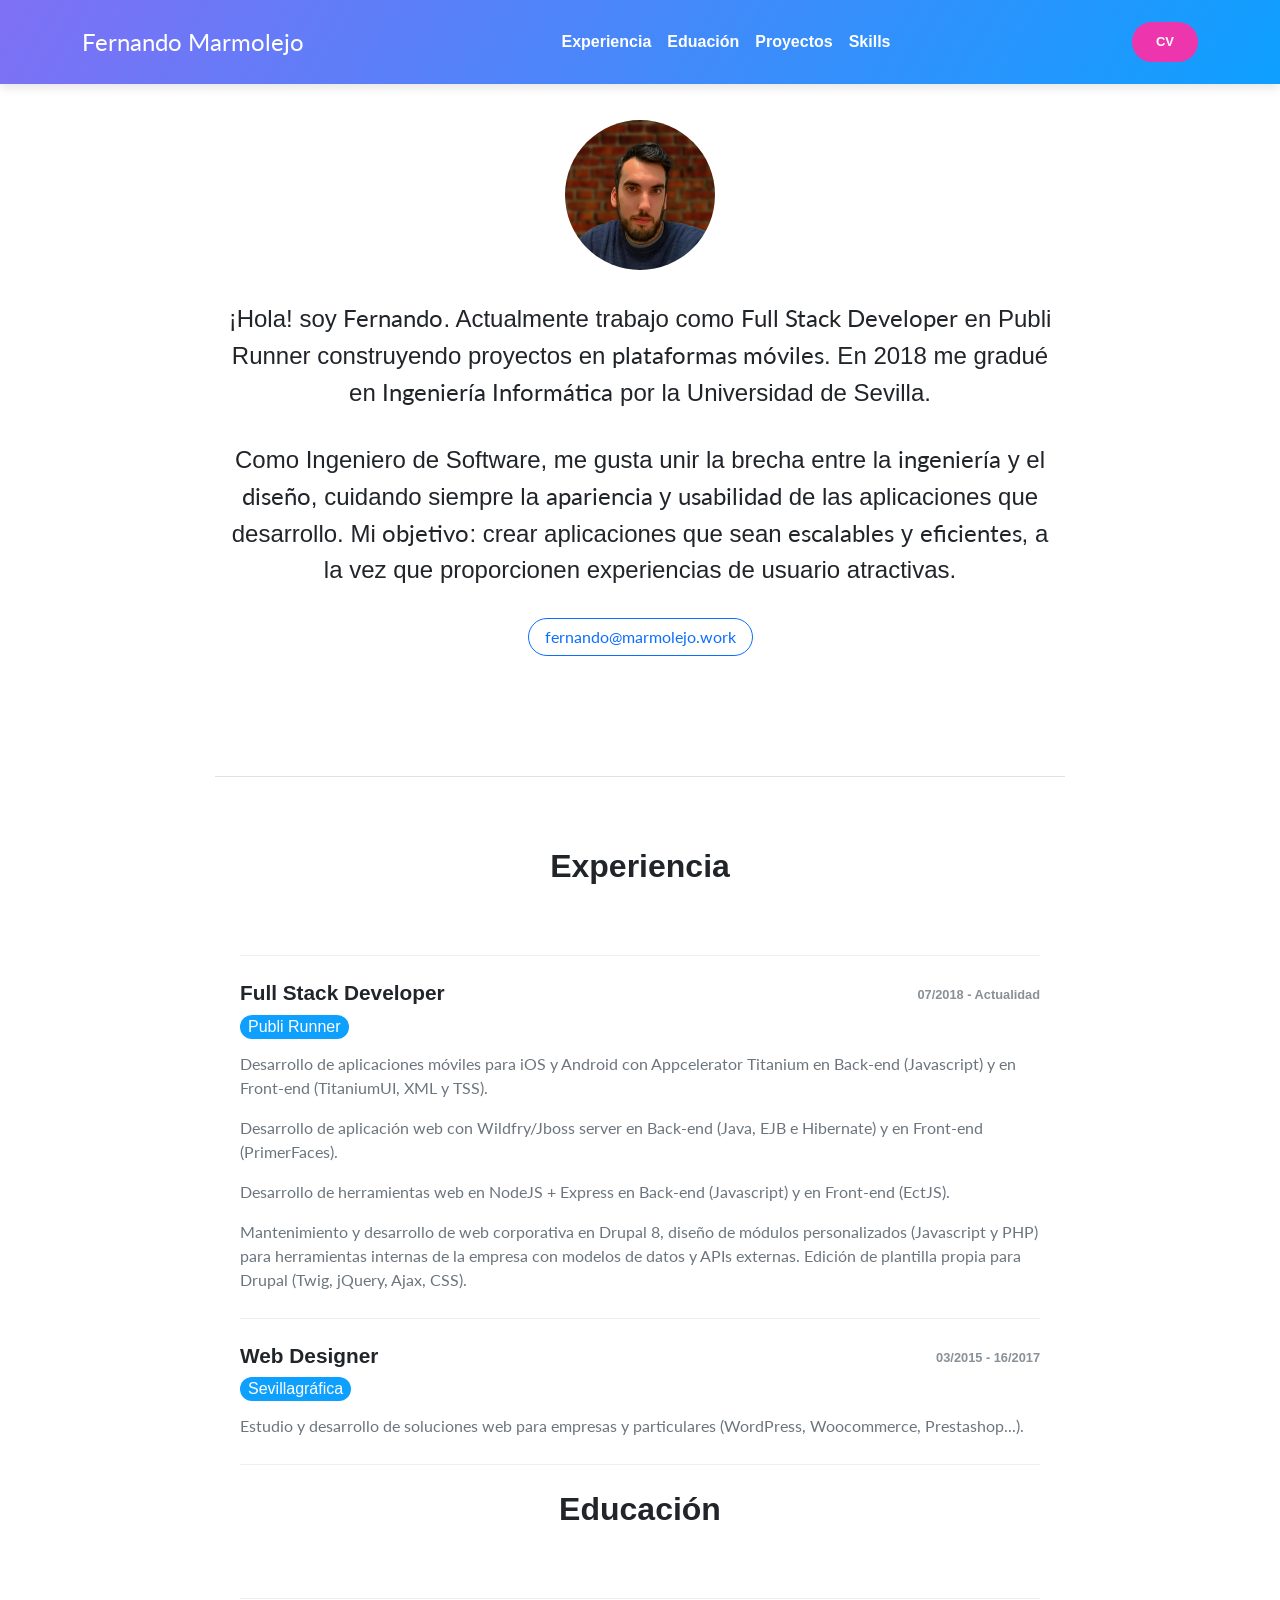
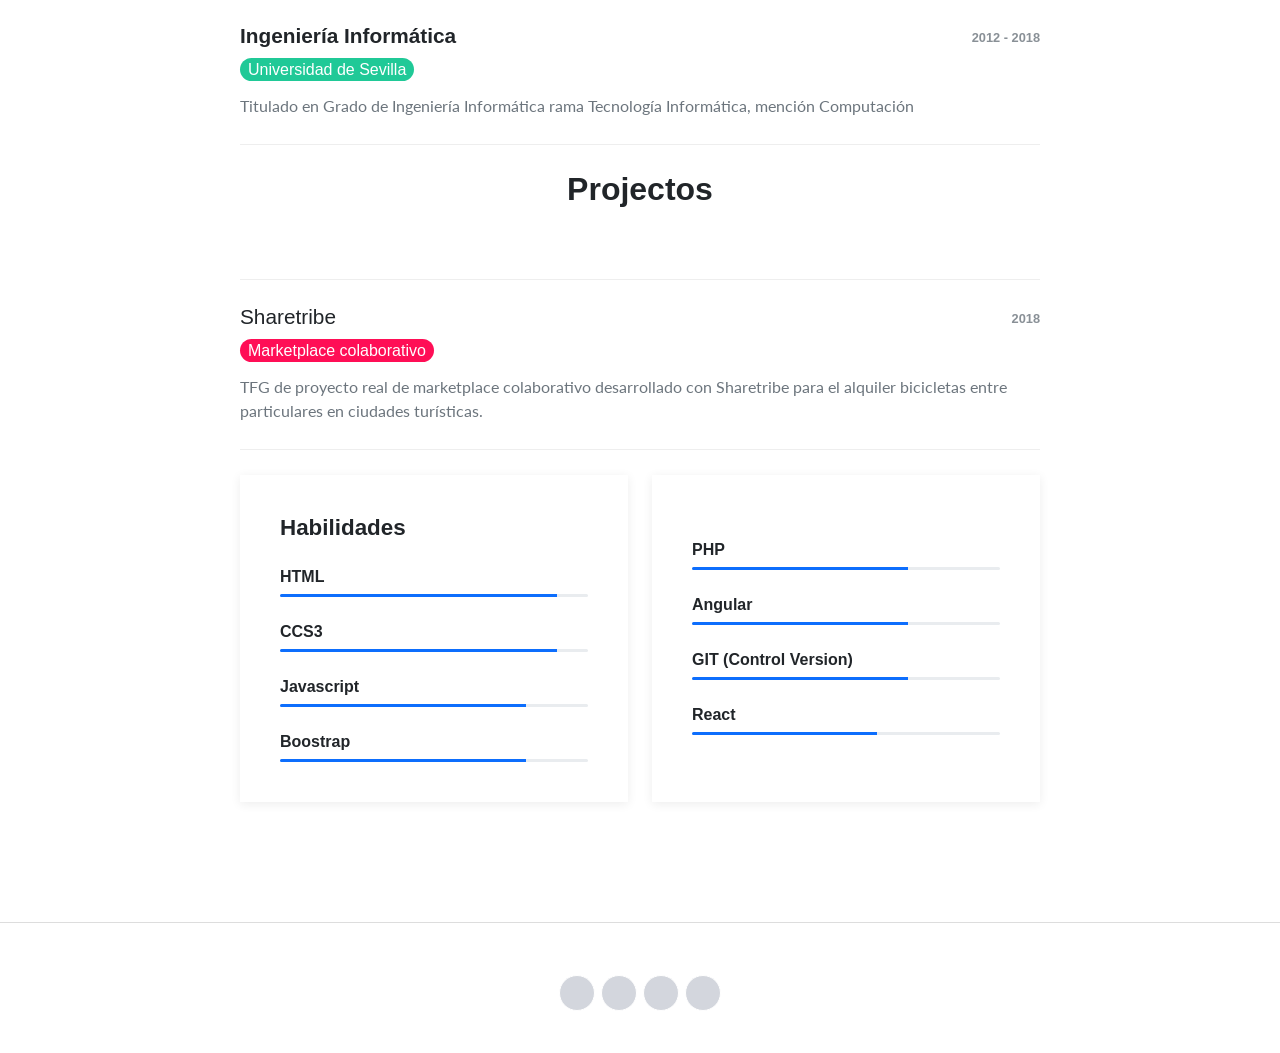
==== commit 62fa70d4: "Update index.html" ====
--- a/index.html
+++ b/index.html
@@ -1,14 +1,14 @@
 <!DOCTYPE html><html lang="en"><head>
   <meta charset="utf-8">
   <title>Fernando Marmolejo - marmolejo.work</title>
-  <base href="/portfolio/">
+  <base href="/">
   <meta name="viewport" content="width=device-width, initial-scale=1">
   <link rel="icon" type="image/x-icon" href="favicon.ico">
   <link rel="stylesheet" href="https://code.ionicframework.com/ionicons/2.0.1/css/ionicons.min.css">
 <style>@charset "UTF-8";@import"https://fonts.googleapis.com/css?family=Lato:300,400";:root{--bs-blue:#0d6efd;--bs-indigo:#6610f2;--bs-purple:#6f42c1;--bs-pink:#d63384;--bs-red:#dc3545;--bs-orange:#fd7e14;--bs-yellow:#ffc107;--bs-green:#198754;--bs-teal:#20c997;--bs-cyan:#0dcaf0;--bs-white:#fff;--bs-gray:#6c757d;--bs-gray-dark:#343a40;--bs-gray-100:#f8f9fa;--bs-gray-200:#e9ecef;--bs-gray-300:#dee2e6;--bs-gray-400:#ced4da;--bs-gray-500:#adb5bd;--bs-gray-600:#6c757d;--bs-gray-700:#495057;--bs-gray-800:#343a40;--bs-gray-900:#212529;--bs-primary:#0d6efd;--bs-secondary:#6c757d;--bs-success:#198754;--bs-info:#0dcaf0;--bs-warning:#ffc107;--bs-danger:#dc3545;--bs-light:#f8f9fa;--bs-dark:#212529;--bs-primary-rgb:13, 110, 253;--bs-secondary-rgb:108, 117, 125;--bs-success-rgb:25, 135, 84;--bs-info-rgb:13, 202, 240;--bs-warning-rgb:255, 193, 7;--bs-danger-rgb:220, 53, 69;--bs-light-rgb:248, 249, 250;--bs-dark-rgb:33, 37, 41;--bs-white-rgb:255, 255, 255;--bs-black-rgb:0, 0, 0;--bs-body-color-rgb:33, 37, 41;--bs-body-bg-rgb:255, 255, 255;--bs-font-sans-serif:system-ui, -apple-system, "Segoe UI", Roboto, "Helvetica Neue", Arial, "Noto Sans", "Liberation Sans", sans-serif, "Apple Color Emoji", "Segoe UI Emoji", "Segoe UI Symbol", "Noto Color Emoji";--bs-font-monospace:SFMono-Regular, Menlo, Monaco, Consolas, "Liberation Mono", "Courier New", monospace;--bs-gradient:linear-gradient(180deg, rgba(255, 255, 255, .15), rgba(255, 255, 255, 0));--bs-body-font-family:var(--bs-font-sans-serif);--bs-body-font-size:1rem;--bs-body-font-weight:400;--bs-body-line-height:1.5;--bs-body-color:#212529;--bs-body-bg:#fff}*,*:before,*:after{box-sizing:border-box}@media (prefers-reduced-motion: no-preference){:root{scroll-behavior:smooth}}body{margin:0;font-family:var(--bs-body-font-family);font-size:var(--bs-body-font-size);font-weight:var(--bs-body-font-weight);line-height:var(--bs-body-line-height);color:var(--bs-body-color);text-align:var(--bs-body-text-align);background-color:var(--bs-body-bg);-webkit-text-size-adjust:100%;-webkit-tap-highlight-color:rgba(0,0,0,0)}body{font-family:Lato,sans-serif}</style><link rel="stylesheet" href="styles.d41b8cb94b5195f9.css" media="print" onload="this.media='all'"><noscript><link rel="stylesheet" href="styles.d41b8cb94b5195f9.css"></noscript></head>
 <body>
   <app-root></app-root>
-  <script src="https://marmolejo.work/assets/js/script.js"></script>
-<script src="https://marmolejo.work/script.jsruntime.0e6db5e1c2452d97.js" type="module"></script><script src="https://marmolejo.work/script.jspolyfills.46a2bad5c76187e7.js" type="module"></script><script src="https://marmolejo.work/script.jsmain.6862aae27efd8414.js" type="module"></script>
+  <script src="assets/js/script.js"></script>
+<script src="runtime.0e6db5e1c2452d97.js" type="module"></script><script src="polyfills.46a2bad5c76187e7.js" type="module"></script><script src="main.6862aae27efd8414.js" type="module"></script>
 
 </body></html>
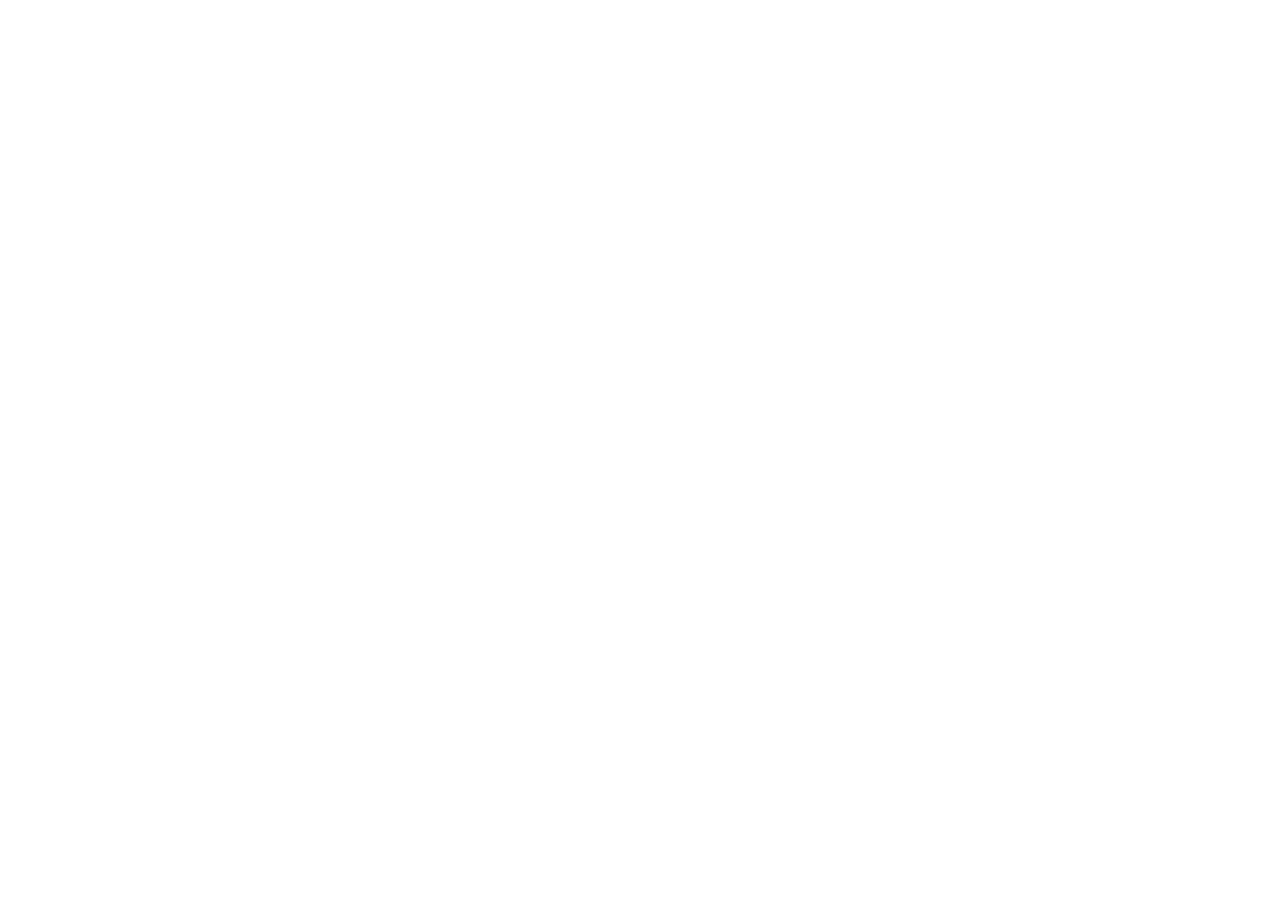
==== commit 6aadc288: "Auto-generated commit [ci skip]" ====
--- a/index.html
+++ b/index.html
@@ -1,7 +1,7 @@
 <!DOCTYPE html><html lang="en"><head>
   <meta charset="utf-8">
   <title>Fernando Marmolejo - marmolejo.work</title>
-  <base href="/">
+  <base href="/portfolio/">
   <meta name="viewport" content="width=device-width, initial-scale=1">
   <link rel="icon" type="image/x-icon" href="favicon.ico">
   <link rel="stylesheet" href="https://code.ionicframework.com/ionicons/2.0.1/css/ionicons.min.css">
@@ -9,6 +9,6 @@
 <body>
   <app-root></app-root>
   <script src="assets/js/script.js"></script>
-<script src="runtime.0e6db5e1c2452d97.js" type="module"></script><script src="polyfills.46a2bad5c76187e7.js" type="module"></script><script src="main.6862aae27efd8414.js" type="module"></script>
+<script src="runtime.0e6db5e1c2452d97.js" type="module"></script><script src="polyfills.46a2bad5c76187e7.js" type="module"></script><script src="main.7e7f91a9e4323e09.js" type="module"></script>
 
-</body></html>
+</body></html>
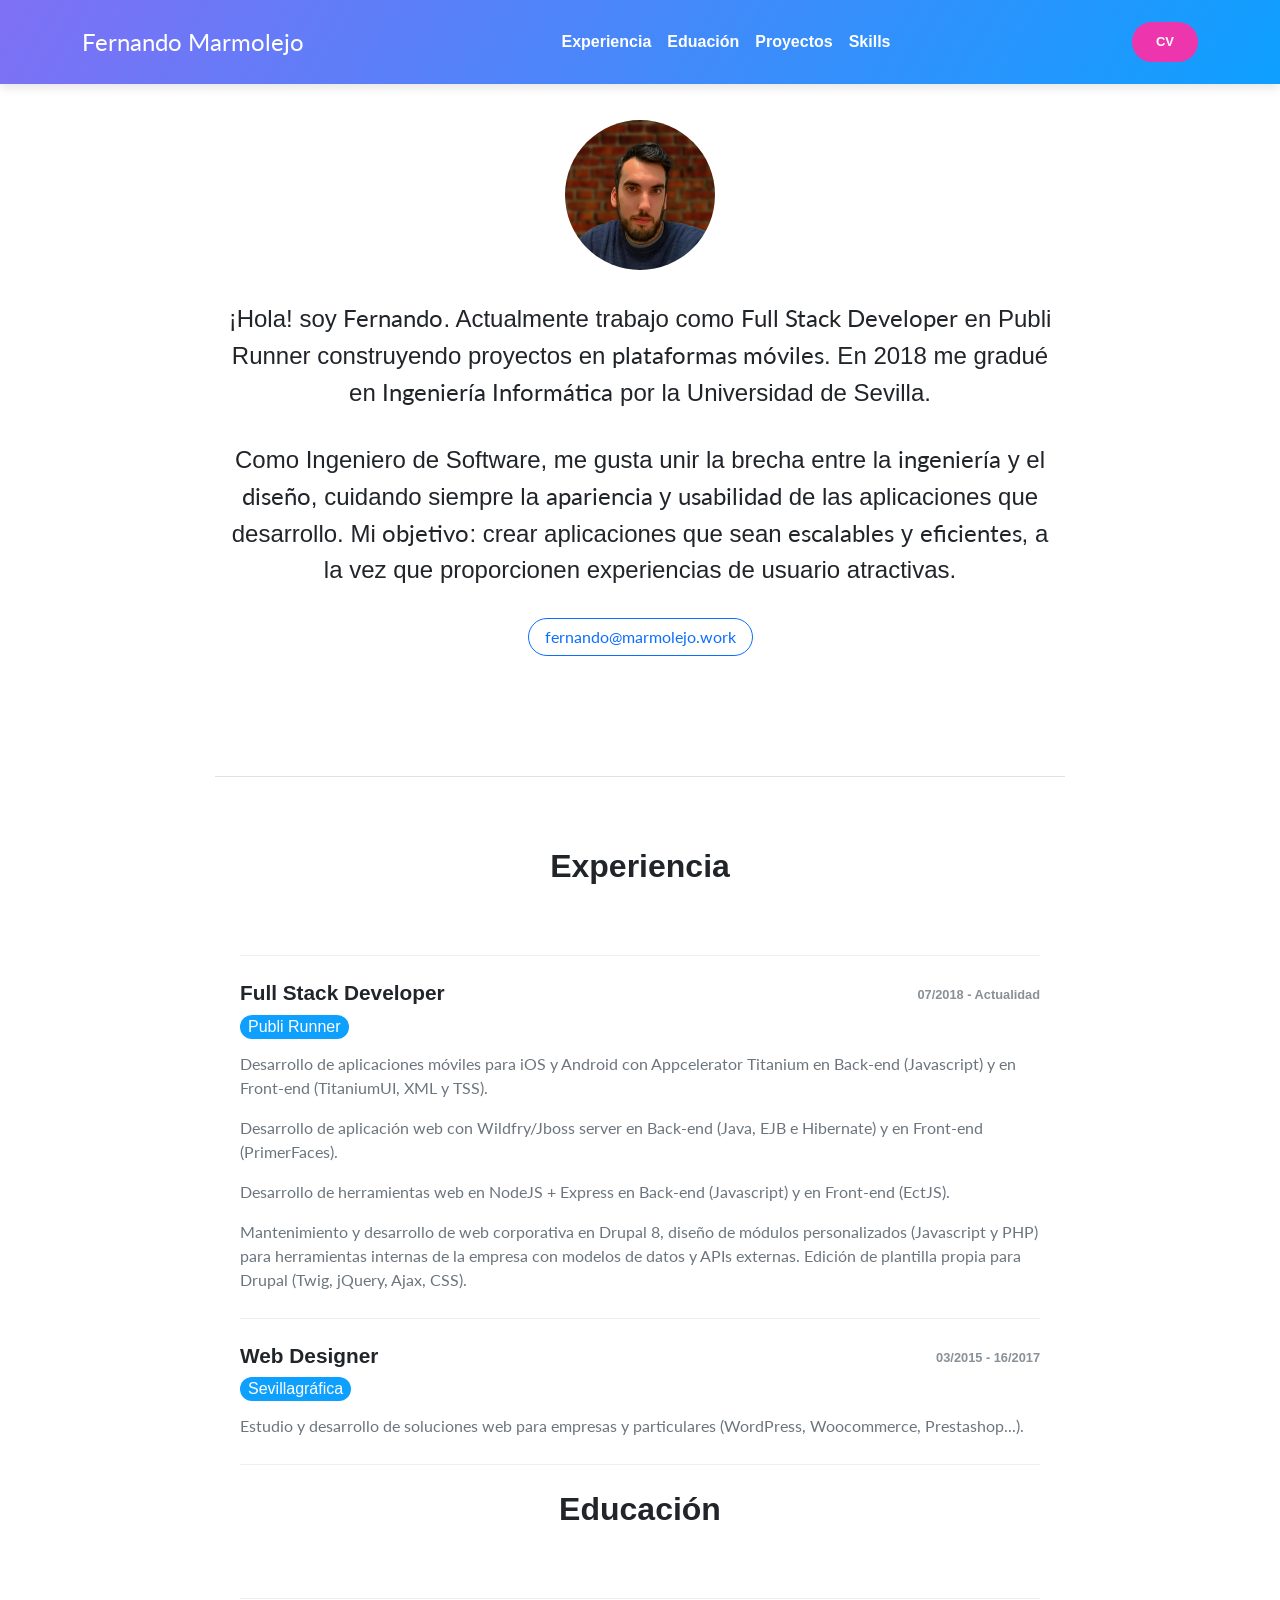
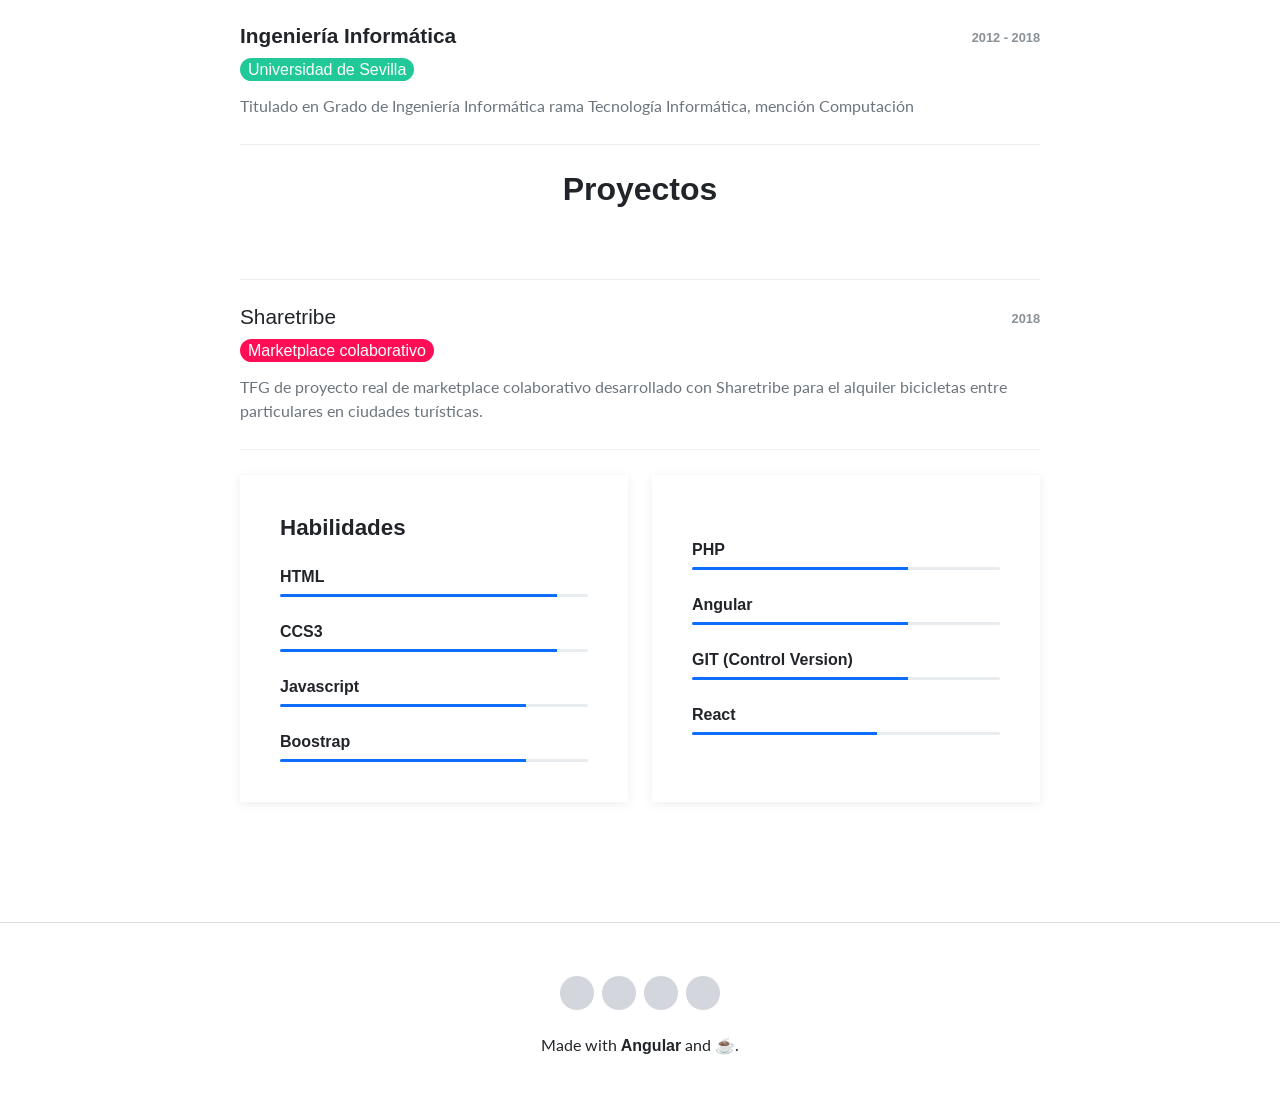
==== commit eddd695c: "Update index.html" ====
--- a/index.html
+++ b/index.html
@@ -1,7 +1,7 @@
 <!DOCTYPE html><html lang="en"><head>
   <meta charset="utf-8">
   <title>Fernando Marmolejo - marmolejo.work</title>
-  <base href="/portfolio/">
+  <base href="/">
   <meta name="viewport" content="width=device-width, initial-scale=1">
   <link rel="icon" type="image/x-icon" href="favicon.ico">
   <link rel="stylesheet" href="https://code.ionicframework.com/ionicons/2.0.1/css/ionicons.min.css">
@@ -11,4 +11,4 @@
   <script src="assets/js/script.js"></script>
 <script src="runtime.0e6db5e1c2452d97.js" type="module"></script><script src="polyfills.46a2bad5c76187e7.js" type="module"></script><script src="main.7e7f91a9e4323e09.js" type="module"></script>
 
-</body></html>+</body></html>
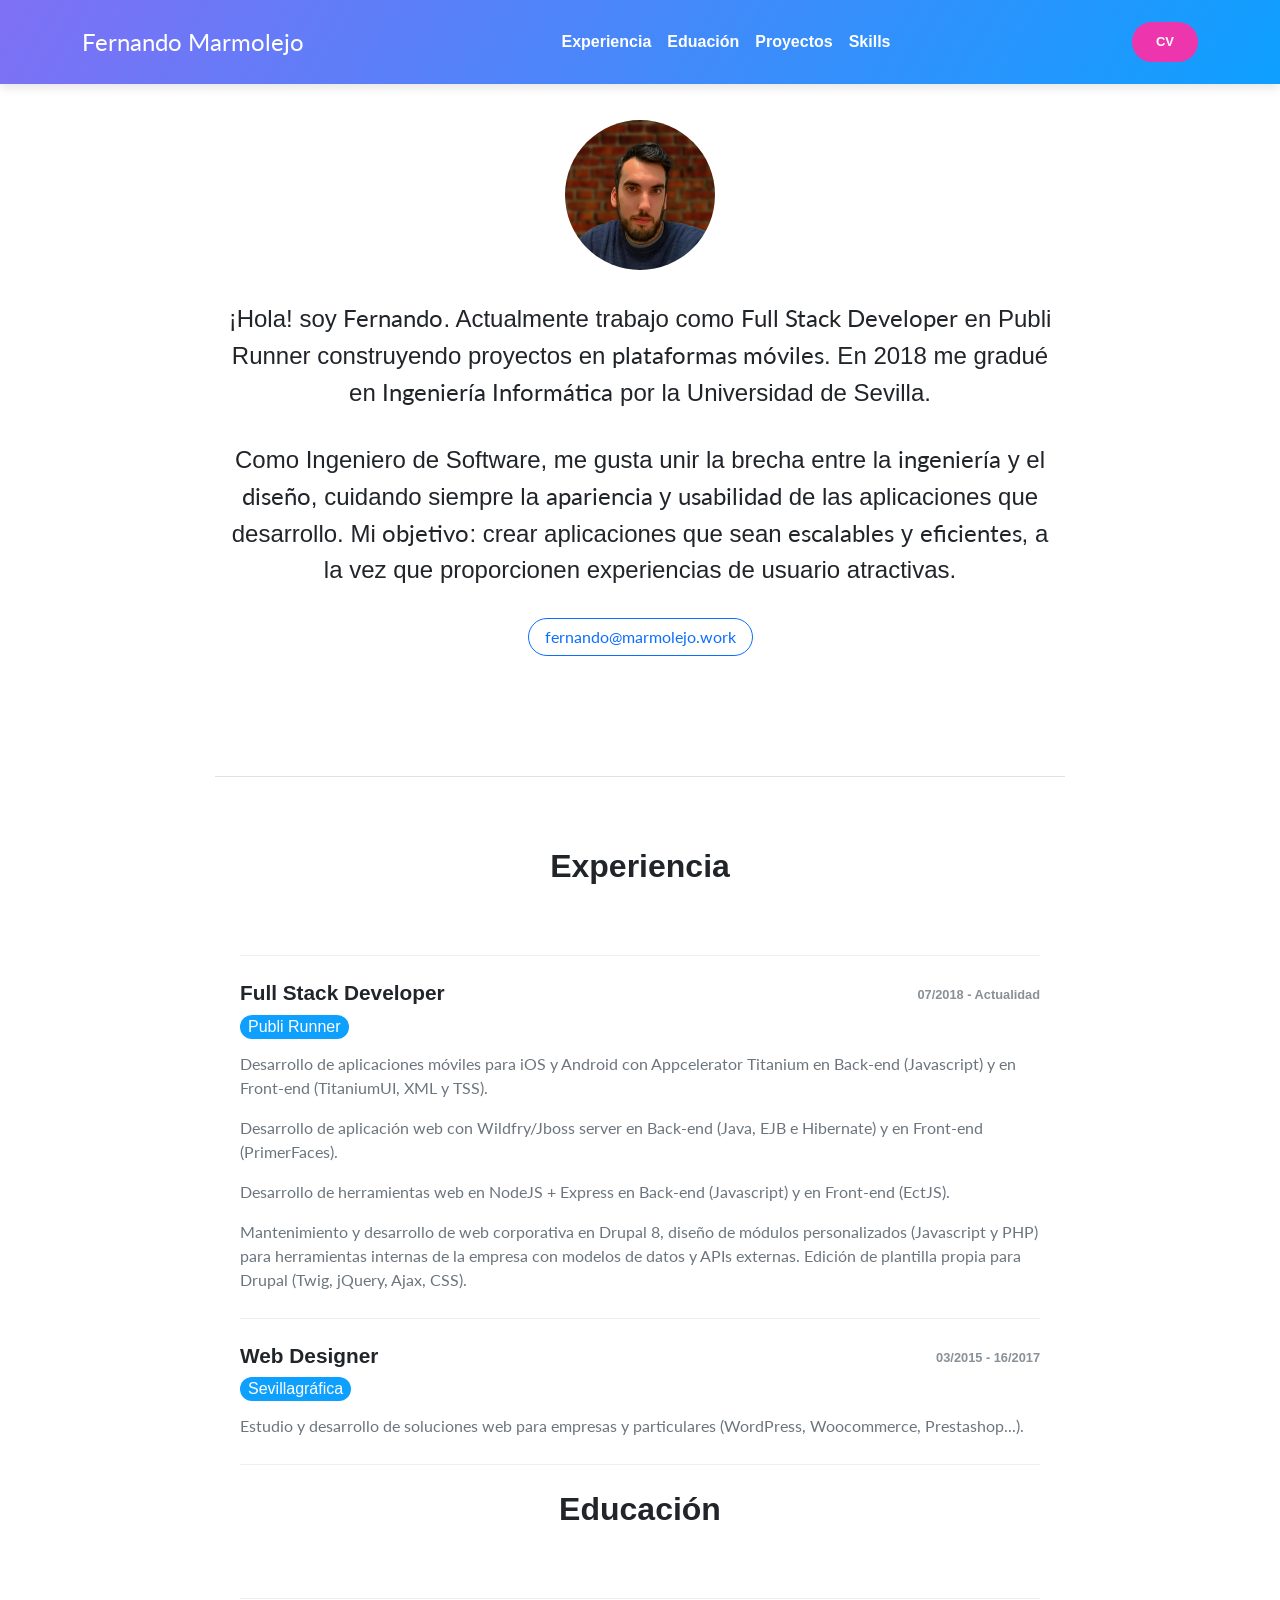
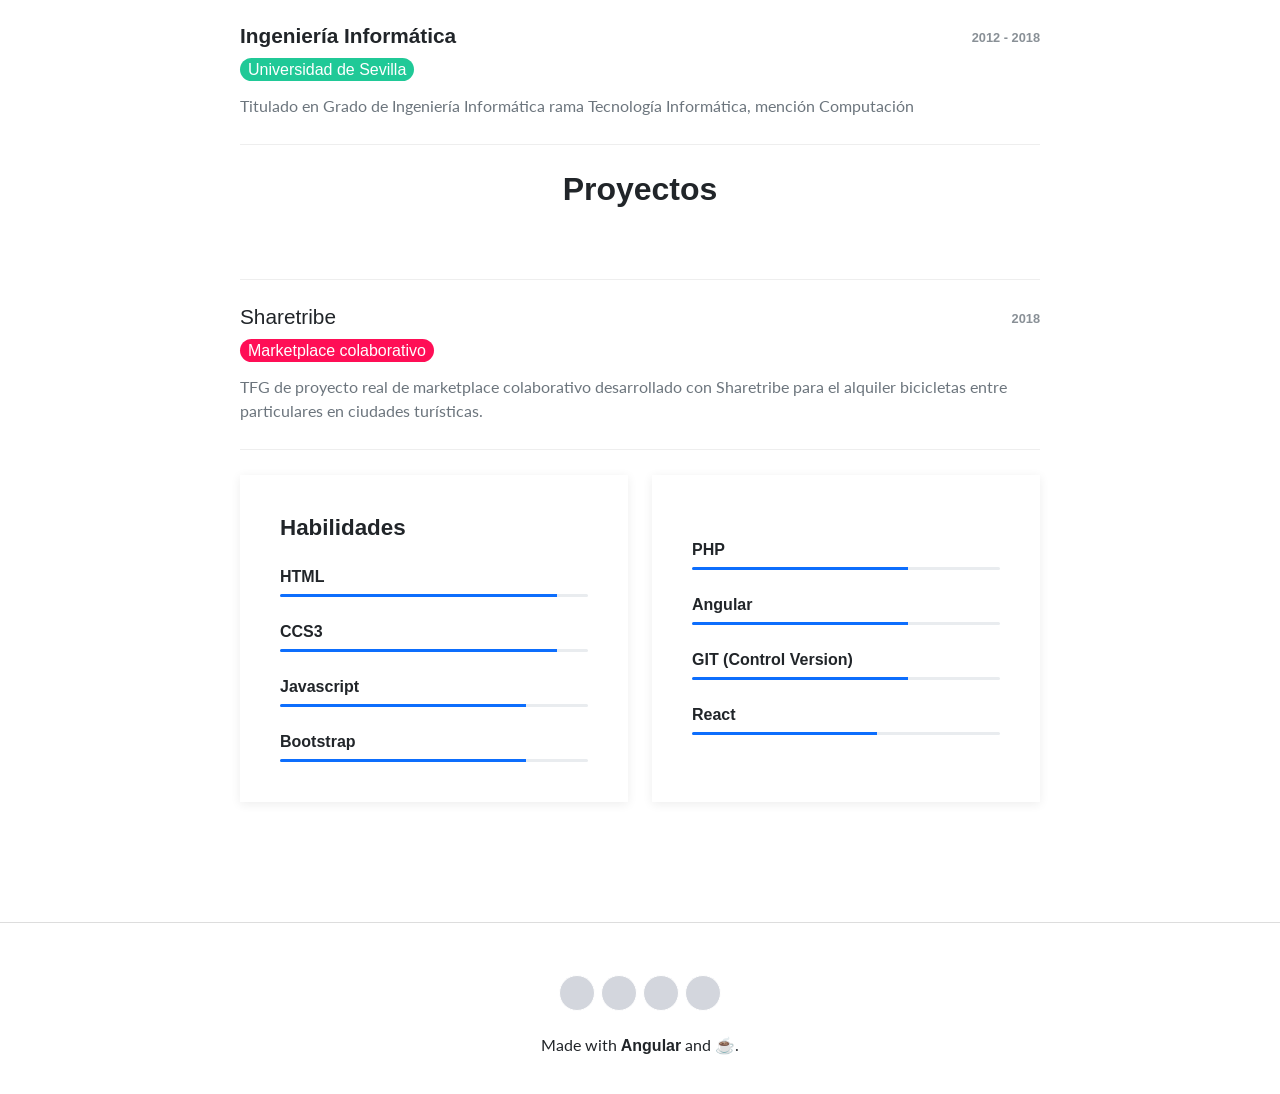
==== commit 1c8ce378: "Auto-generated commit [ci skip]" ====
--- a/index.html
+++ b/index.html
@@ -9,6 +9,6 @@
 <body>
   <app-root></app-root>
   <script src="assets/js/script.js"></script>
-<script src="runtime.0e6db5e1c2452d97.js" type="module"></script><script src="polyfills.46a2bad5c76187e7.js" type="module"></script><script src="main.7e7f91a9e4323e09.js" type="module"></script>
+<script src="runtime.0e6db5e1c2452d97.js" type="module"></script><script src="polyfills.46a2bad5c76187e7.js" type="module"></script><script src="main.0d8dd835b07bce9d.js" type="module"></script>
 
-</body></html>
+</body></html>
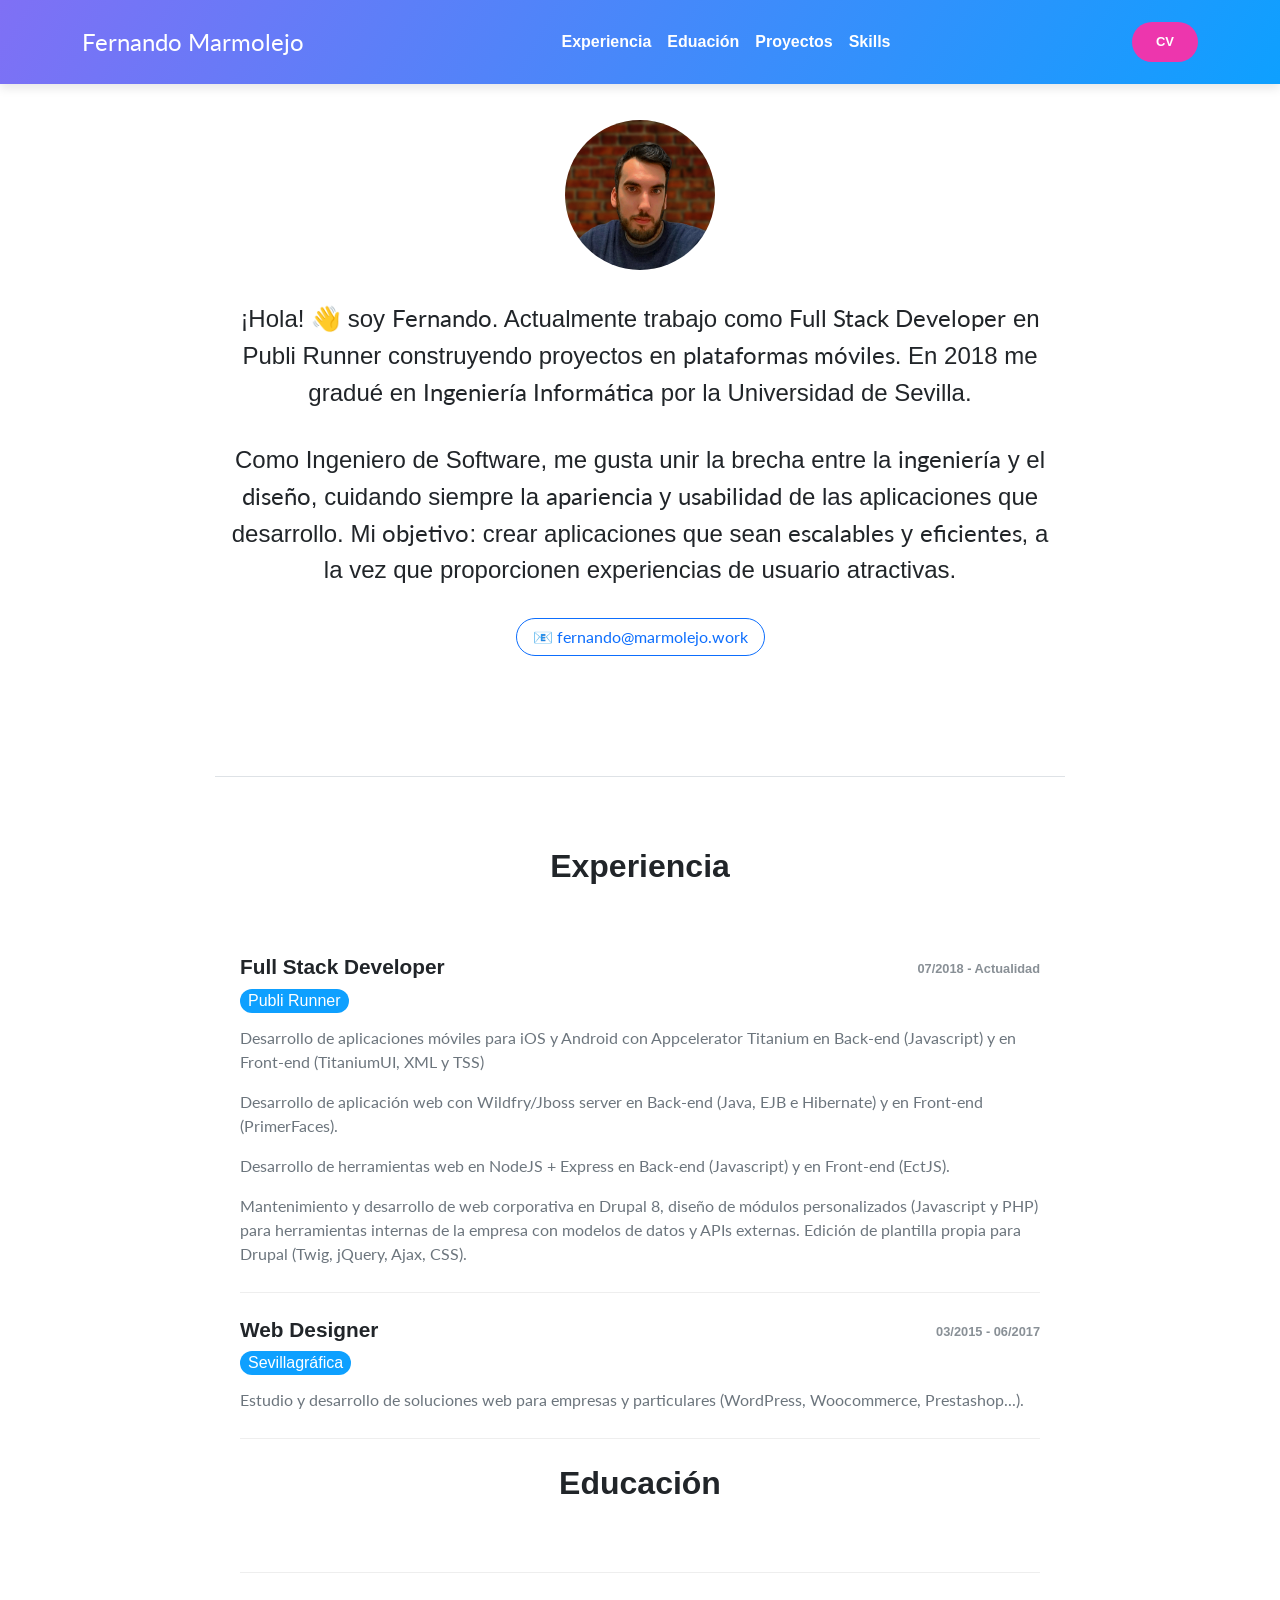
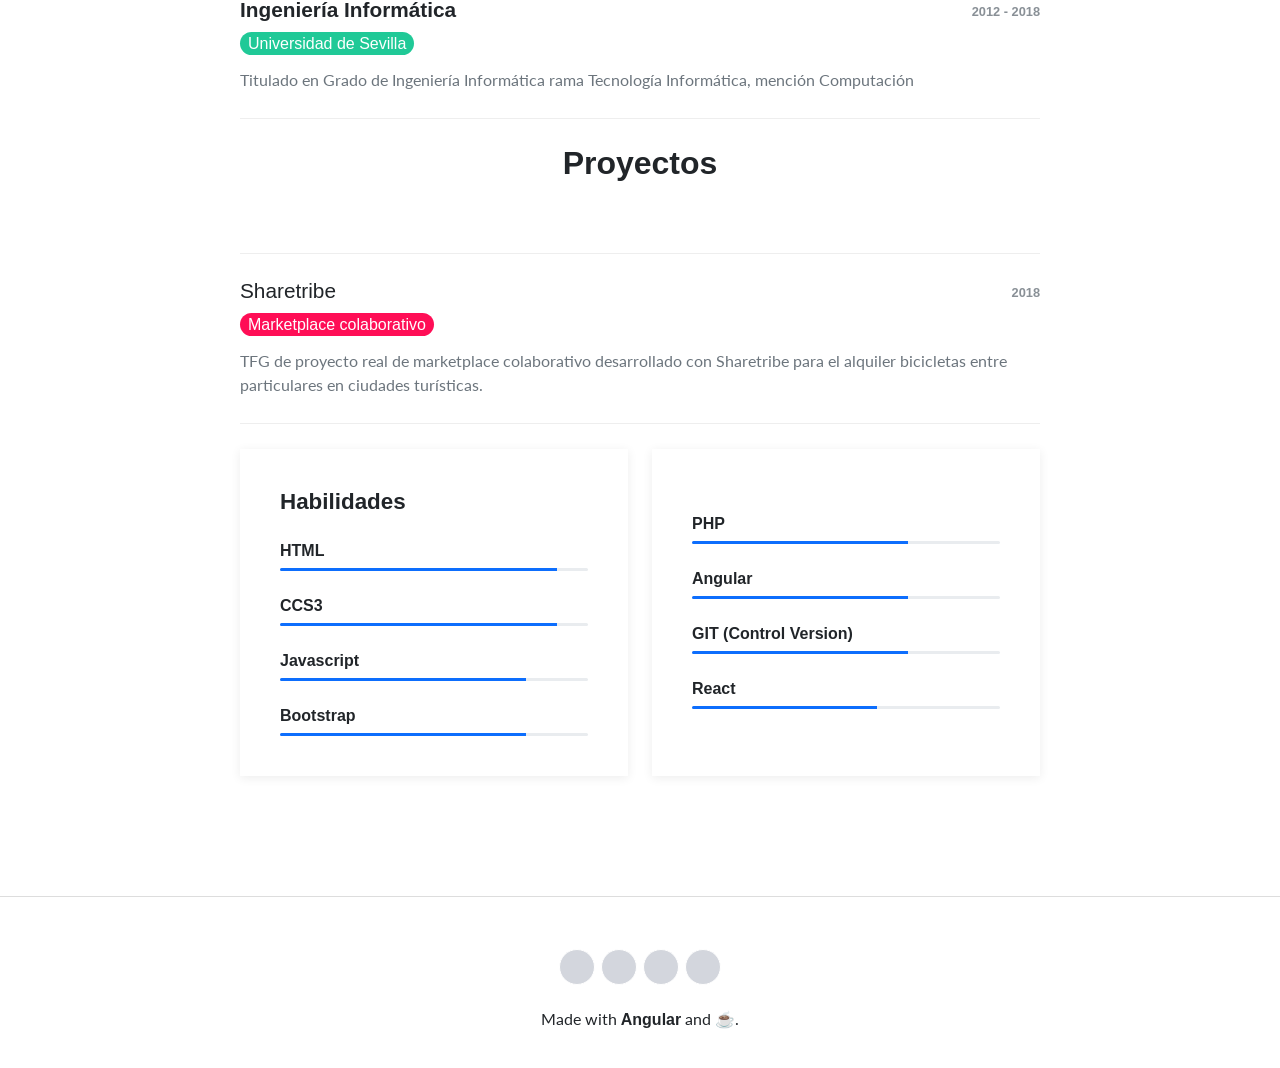
==== commit 26c86764: "Auto-generated commit [ci skip]" ====
--- a/index.html
+++ b/index.html
@@ -9,6 +9,6 @@
 <body>
   <app-root></app-root>
   <script src="assets/js/script.js"></script>
-<script src="runtime.0e6db5e1c2452d97.js" type="module"></script><script src="polyfills.46a2bad5c76187e7.js" type="module"></script><script src="main.0d8dd835b07bce9d.js" type="module"></script>
+<script src="runtime.0e6db5e1c2452d97.js" type="module"></script><script src="polyfills.46a2bad5c76187e7.js" type="module"></script><script src="main.7cb20546234fd6be.js" type="module"></script>
 
 </body></html>
